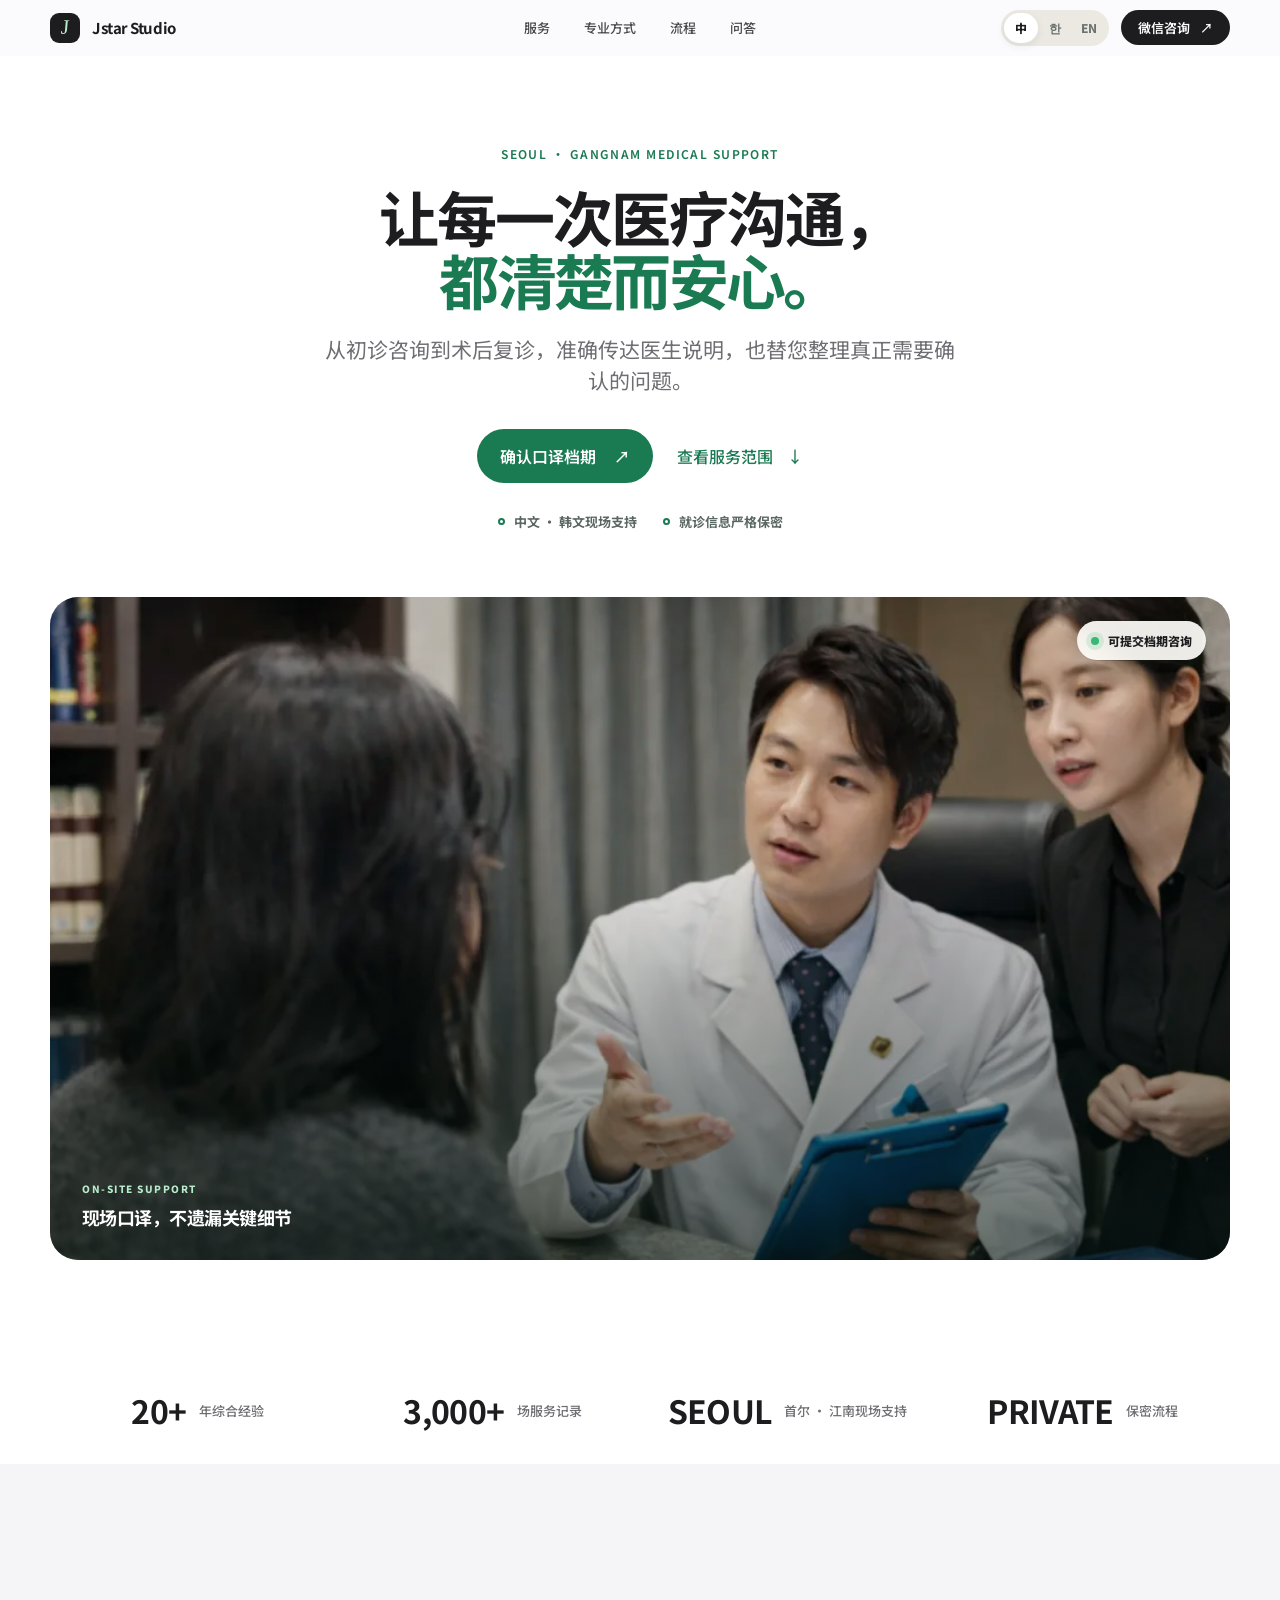
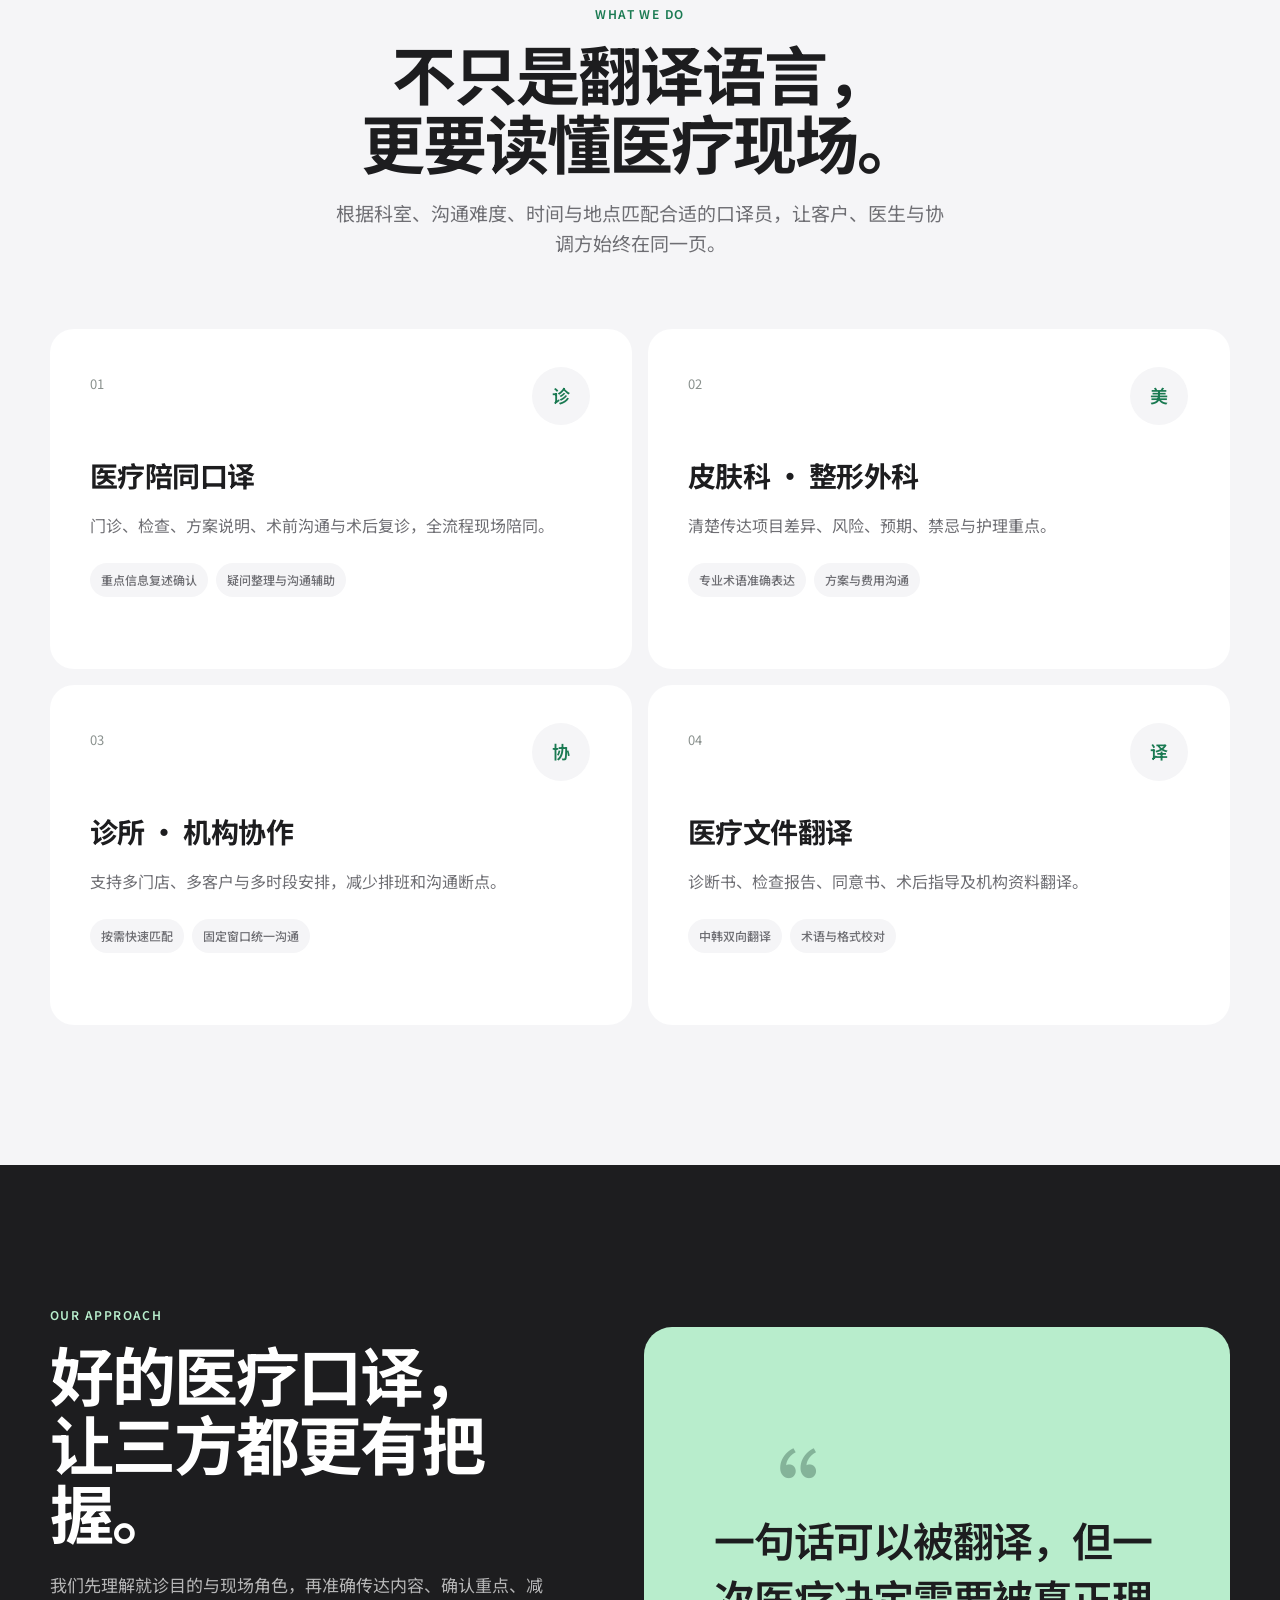
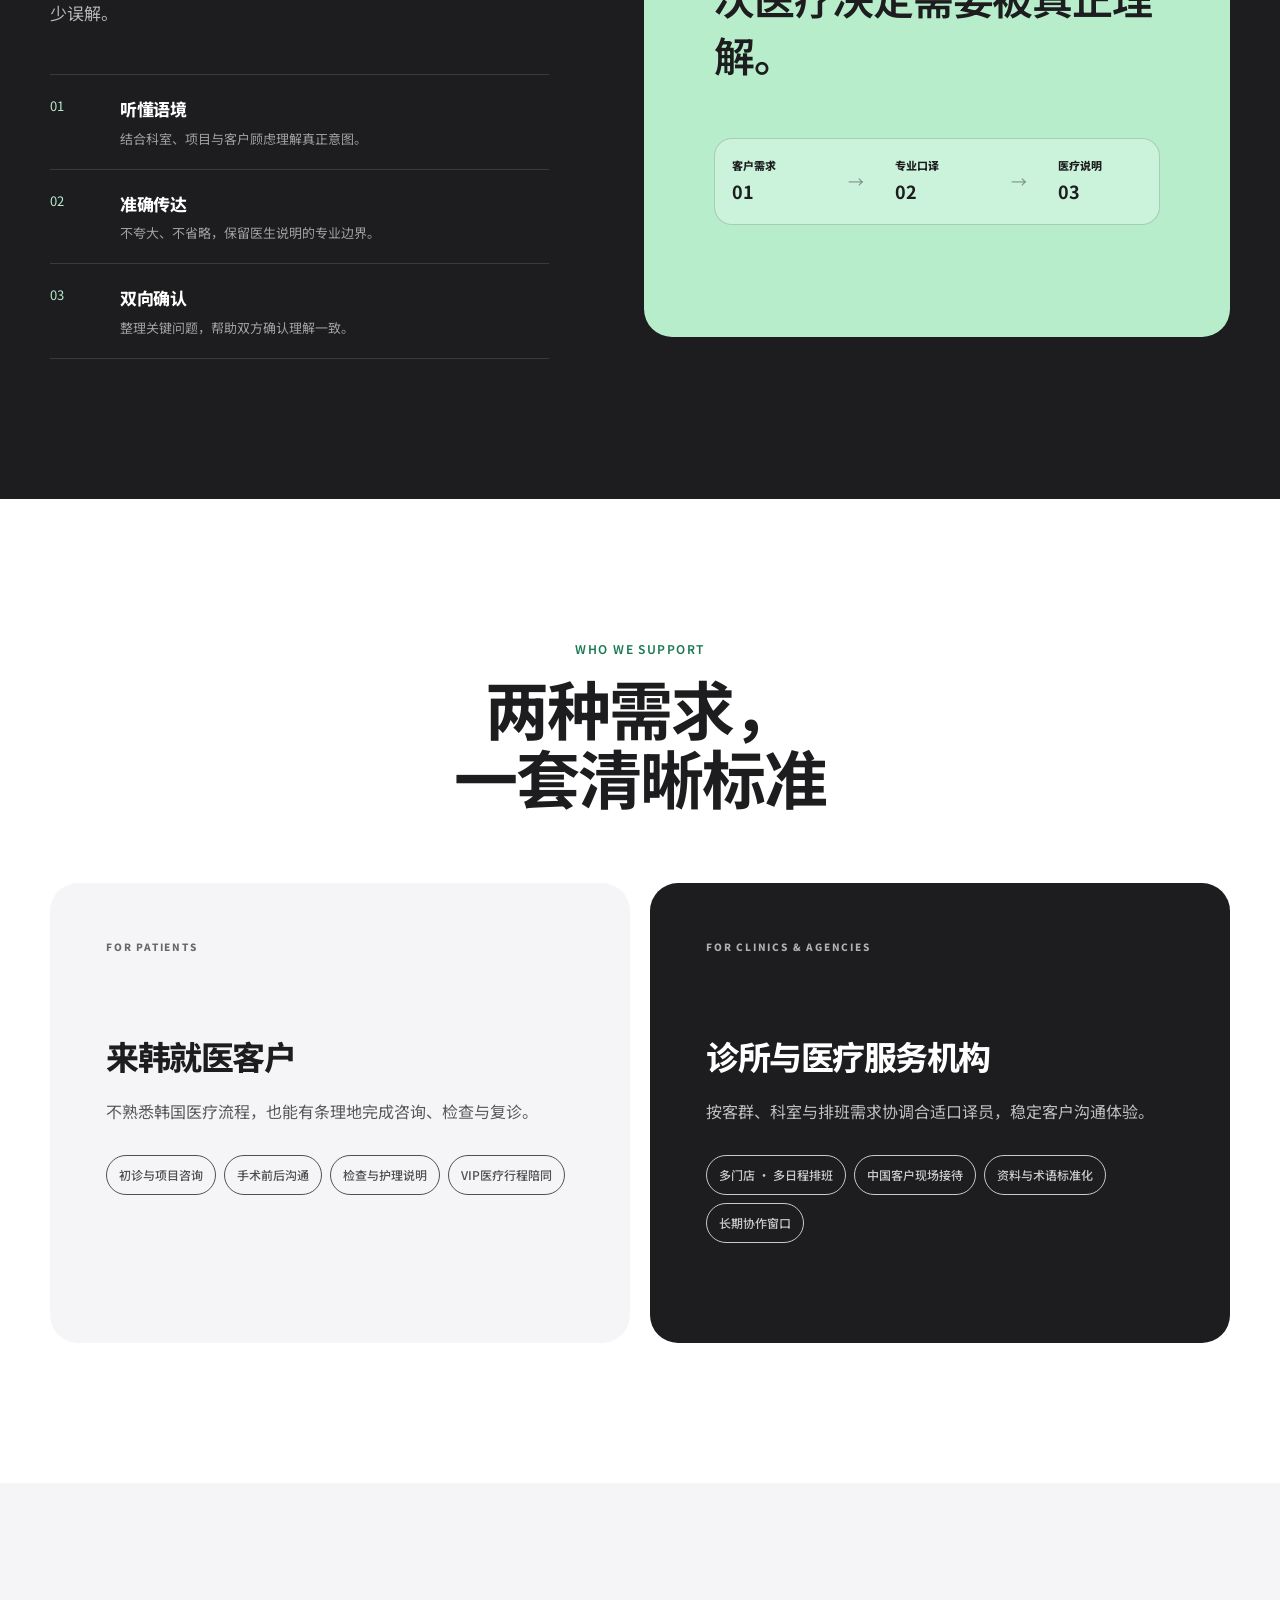
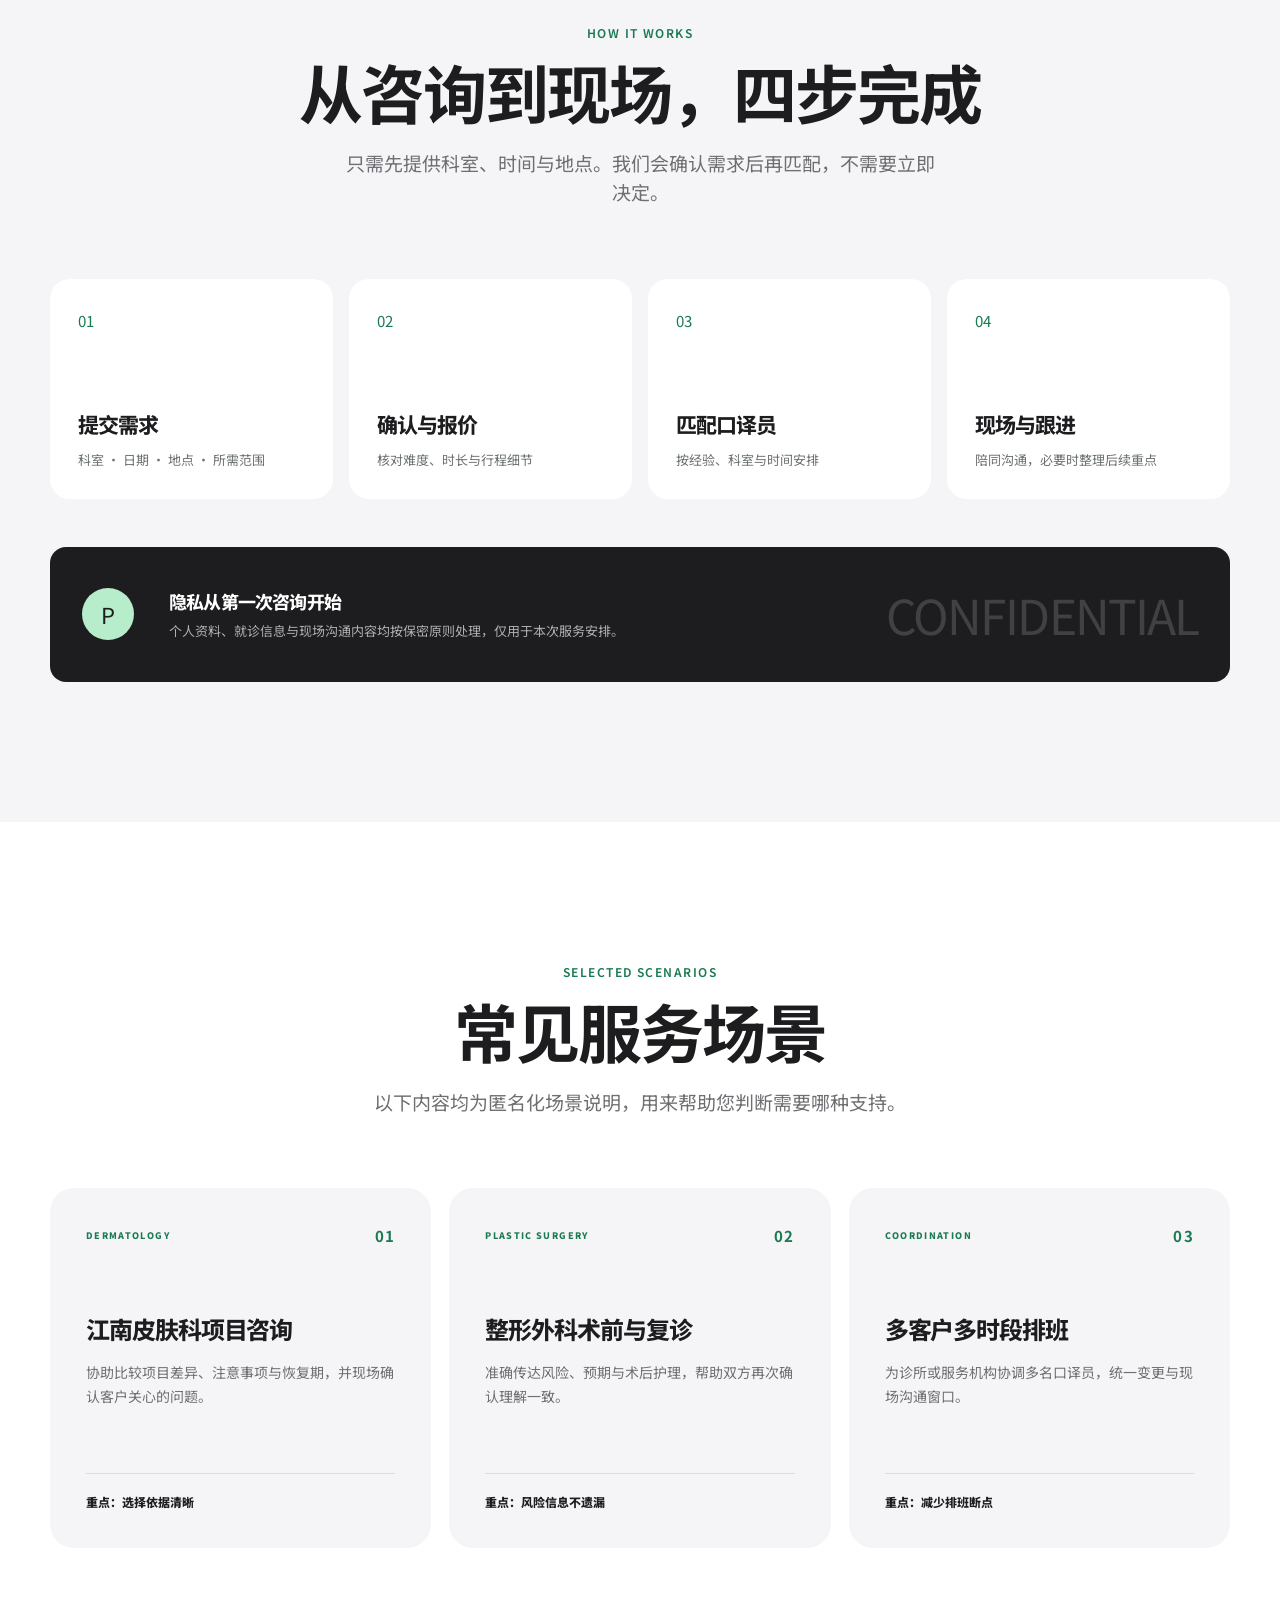
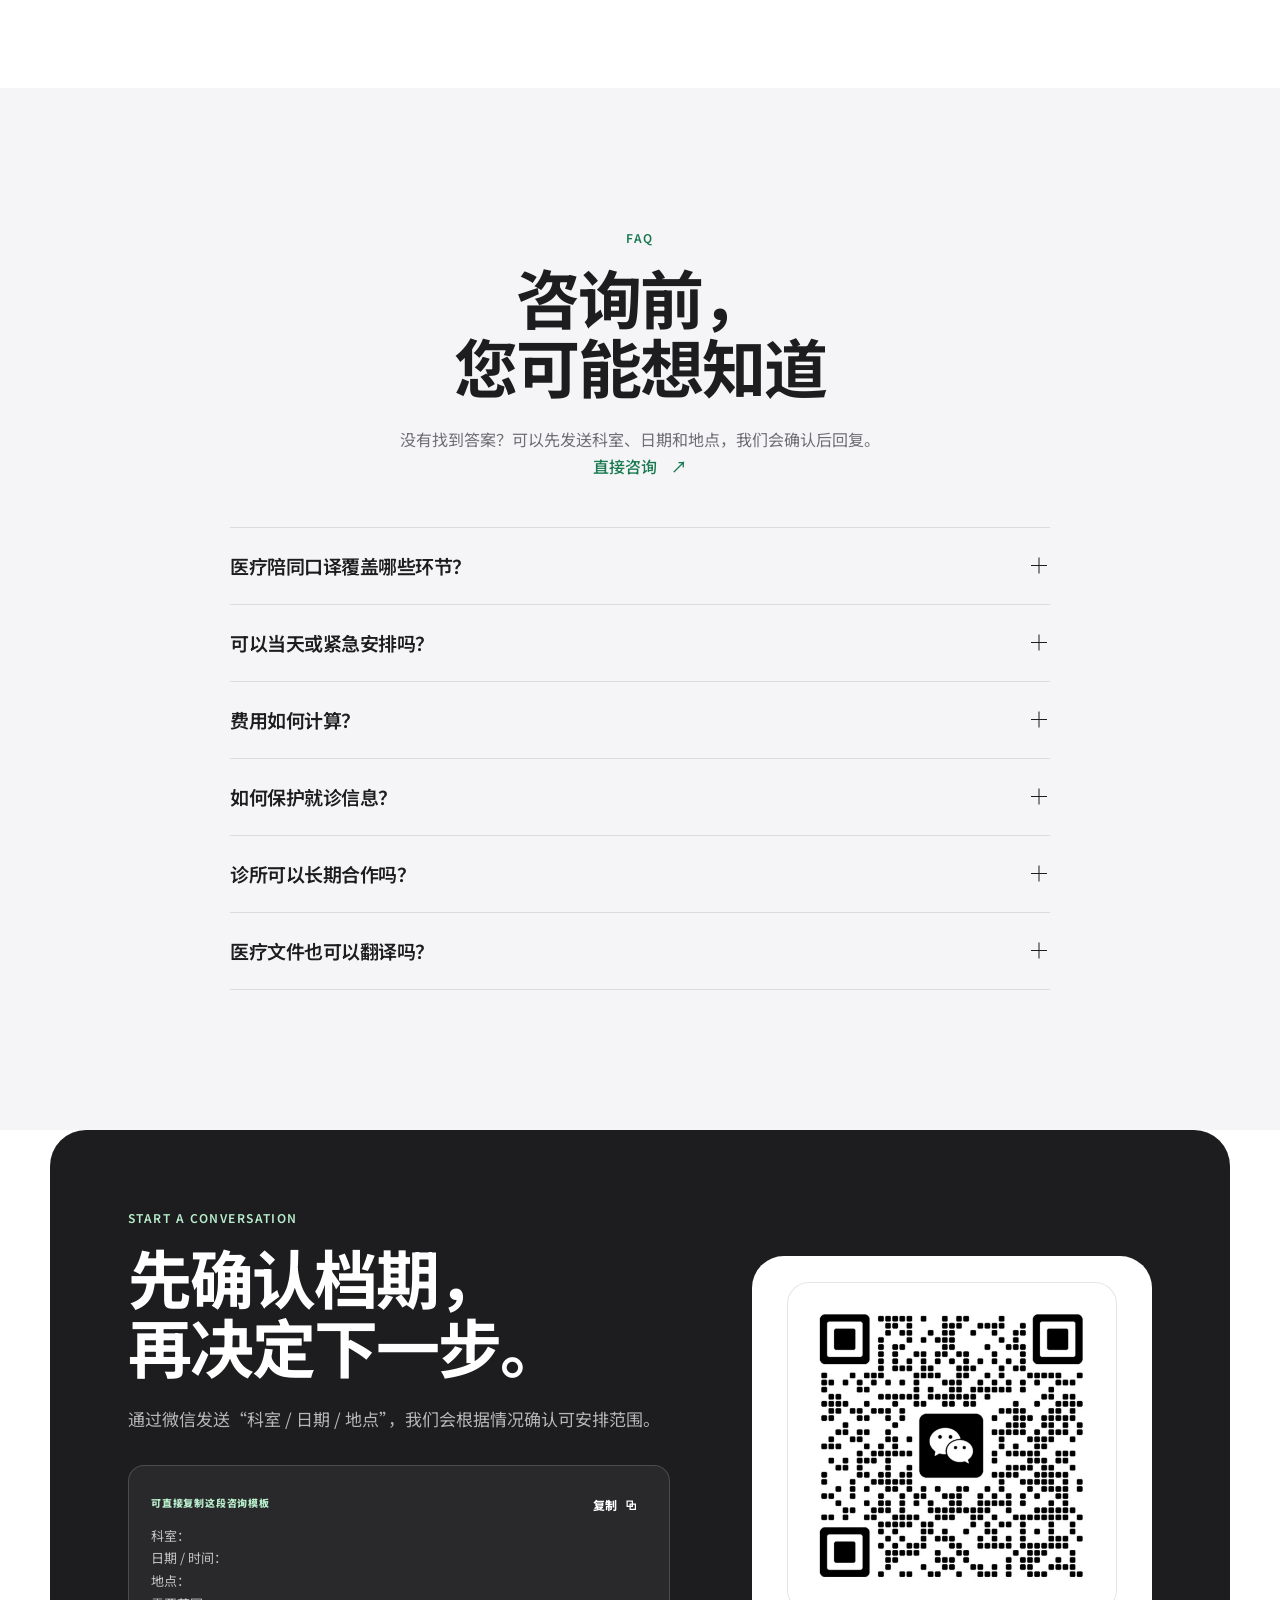
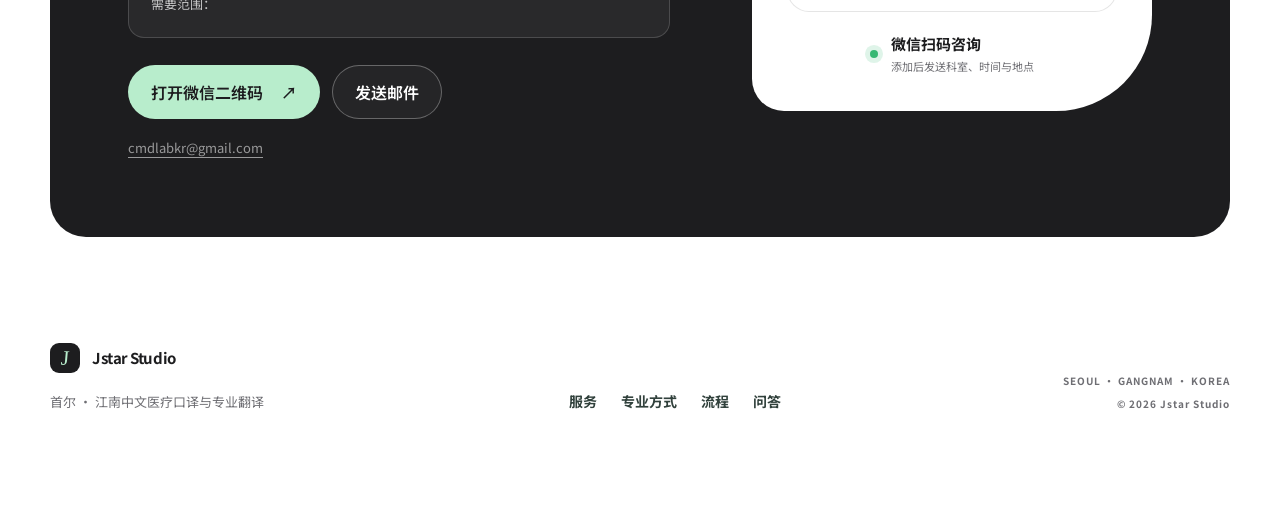
==== index.html @ 3194f412 "perf: convert hero image to WebP and OG image to JPEG translation.png 1.36MB -> translation.webp 56K" ====
<!doctype html>
<html lang="zh-CN">
<head>
  <meta charset="utf-8" />
  <meta name="viewport" content="width=device-width, initial-scale=1" />
  <meta name="theme-color" content="#15382f" />
  <title>Jstar Studio | 首尔·江南中文医疗陪同口译</title>
  <meta name="description" content="为来韩就医客户、江南诊所与医疗服务机构提供中文医疗陪同口译、术前术后沟通、文件翻译与多日程协调。快速匹配，严格保密。" />
  <link rel="canonical" href="https://coorocket.github.io/jstars/" />

  <meta property="og:type" content="website" />
  <meta property="og:site_name" content="Jstar Studio" />
  <meta property="og:title" content="让每一次医疗沟通，都清楚而安心" />
  <meta property="og:description" content="首尔·江南中文医疗陪同口译｜按科室与行程快速匹配，严格保密。" />
  <meta property="og:url" content="https://coorocket.github.io/jstars/" />
  <meta property="og:image" content="https://coorocket.github.io/jstars/assets/og.jpg" />
  <meta property="og:image:width" content="1536" />
  <meta property="og:image:height" content="1024" />

  <meta name="twitter:card" content="summary_large_image" />
  <meta name="twitter:title" content="让每一次医疗沟通，都清楚而安心" />
  <meta name="twitter:description" content="首尔·江南中文医疗陪同口译｜按科室与行程快速匹配，严格保密。" />
  <meta name="twitter:image" content="https://coorocket.github.io/jstars/assets/og.jpg" />

  <link rel="preload" href="assets/translation.webp" as="image" type="image/webp" fetchpriority="high" />
  <link rel="preconnect" href="https://fonts.googleapis.com" />
  <link rel="preconnect" href="https://fonts.gstatic.com" crossorigin />
  <link rel="stylesheet" href="https://fonts.googleapis.com/css2?family=Noto+Sans+KR:wght@400;500;600;700;800&amp;family=Noto+Sans+SC:wght@500;600;700;800&amp;display=swap" />
  <link rel="stylesheet" href="styles.css?v=20260818-6" />

  <script type="application/ld+json">
    {
      "@context": "https://schema.org",
      "@type": ["ProfessionalService", "LocalBusiness"],
      "name": "Jstar Studio",
      "url": "https://coorocket.github.io/jstars/",
      "image": "https://coorocket.github.io/jstars/assets/translation.webp",
      "description": "首尔与江南地区中文医疗陪同口译、专业翻译及医疗行程沟通支持。",
      "email": "cmdlabkr@gmail.com",
      "areaServed": ["Seoul", "Gangnam-gu", "South Korea"],
      "knowsLanguage": ["zh-CN", "ko"],
      "serviceType": ["Chinese medical interpretation", "Medical escort interpretation", "Medical translation", "Clinic interpretation coordination"]
    }
  </script>
</head>
<body>
  <a class="skip-link" href="#main" data-i18n="a11y.skip">跳到主要内容</a>

  <header class="site-header" id="siteHeader">
    <div class="nav-shell container">
      <a class="brand" href="#hero" aria-label="Jstar Studio">
        <span class="brand-mark" aria-hidden="true"><span>J</span></span>
        <span class="brand-copy"><strong>Jstar Studio</strong><small>MEDICAL INTERPRETATION</small></span>
      </a>

      <button class="menu-toggle" id="menuToggle" type="button" aria-expanded="false" aria-controls="primaryNav" data-i18n-aria="a11y.openMenu">
        <span></span><span></span>
      </button>

      <nav class="primary-nav" id="primaryNav" aria-label="Primary">
        <a href="#services" data-i18n="nav.services">服务</a>
        <a href="#approach" data-i18n="nav.approach">专业方式</a>
        <a href="#process" data-i18n="nav.process">流程</a>
        <a href="#faq" data-i18n="nav.faq">问答</a>
        <div class="mobile-language" role="group" aria-label="Language">
          <button class="lang-button is-active" type="button" data-lang="zh-CN" aria-pressed="true">中文</button>
          <button class="lang-button" type="button" data-lang="ko" aria-pressed="false">한국어</button>
          <button class="lang-button" type="button" data-lang="en" aria-pressed="false">English</button>
        </div>
      </nav>

      <div class="nav-actions">
        <div class="language-switch" role="group" aria-label="Language">
          <button class="lang-button is-active" type="button" data-lang="zh-CN" aria-pressed="true">中</button>
          <button class="lang-button" type="button" data-lang="ko" aria-pressed="false">한</button>
          <button class="lang-button" type="button" data-lang="en" aria-pressed="false">EN</button>
        </div>
        <button class="button button--dark button--small" type="button" data-open-wechat><span data-i18n="nav.contact">微信咨询</span><span aria-hidden="true">↗</span></button>
      </div>
    </div>
  </header>

  <main id="main">
    <section class="hero" id="hero" aria-labelledby="hero-title">
      <div class="hero-backdrop" aria-hidden="true"></div>
      <div class="container hero-grid">
        <div class="hero-copy reveal">
          <p class="eyebrow"><span></span><span data-i18n="hero.eyebrow">SEOUL · GANGNAM MEDICAL SUPPORT</span></p>
          <h1 id="hero-title" data-i18n-html="hero.title"><span class="hero-title-line">让每一次医疗沟通，</span><em class="hero-title-line">都清楚而安心。</em></h1>
          <p class="hero-lead" data-i18n="hero.lead">从初诊咨询到术后复诊，准确传达医生说明，也替您整理真正需要确认的问题。</p>
          <div class="hero-actions">
            <button class="button button--primary" type="button" data-open-wechat><span data-i18n="hero.primary">确认口译档期</span><span aria-hidden="true">↗</span></button>
            <a class="text-link" href="#services"><span data-i18n="hero.secondary">查看服务范围</span><span aria-hidden="true">↓</span></a>
          </div>
          <div class="hero-reassurance" aria-label="Key benefits">
            <span><i></i><span data-i18n="hero.point1">中文 · 韩文现场支持</span></span>
            <span><i></i><span data-i18n="hero.point2">就诊信息严格保密</span></span>
          </div>
        </div>

        <div class="hero-visual reveal reveal--delay">
          <div class="hero-image-frame">
            <img src="assets/translation.webp" alt="中文医疗口译员在诊室协助医生与患者沟通" data-i18n-alt="hero.imageAlt" width="1024" height="1024" fetchpriority="high" />
            <div class="image-label image-label--top"><span class="signal" aria-hidden="true"></span><span data-i18n="hero.availability">可提交档期咨询</span></div>
            <div class="image-label image-label--bottom"><small data-i18n="hero.imageKicker">ON-SITE SUPPORT</small><strong data-i18n="hero.imageTitle">现场口译，不遗漏关键细节</strong></div>
          </div>
          <div class="hero-stamp" aria-hidden="true"><span>JSTAR</span><b>中文 · 한국어</b><span>SEOUL</span></div>
        </div>
      </div>

      <div class="container trust-row" aria-label="Service highlights">
        <div><strong>20+</strong><span data-i18n="trust.years">年综合经验</span></div>
        <div><strong>3,000+</strong><span data-i18n="trust.sessions">场服务记录</span></div>
        <div><strong>SEOUL</strong><span data-i18n="trust.area">首尔 · 江南现场支持</span></div>
        <div><strong>PRIVATE</strong><span data-i18n="trust.private">保密流程</span></div>
      </div>
    </section>

    <section class="section section--light" id="services" aria-labelledby="services-title">
      <div class="container">
        <div class="section-heading reveal">
          <div><p class="section-kicker" data-i18n="services.kicker">WHAT WE DO</p><h2 id="services-title" data-i18n-html="services.title">不只是翻译语言，<br>更要读懂医疗现场。</h2></div>
          <p data-i18n="services.lead">根据科室、沟通难度、时间与地点匹配合适的口译员，让客户、医生与协调方始终在同一页。</p>
        </div>

        <div class="service-grid">
          <article class="service-card service-card--featured reveal">
            <span class="card-number">01</span><div class="card-symbol" aria-hidden="true">诊</div>
            <h3 data-i18n="services.item1.title">医疗陪同口译</h3><p data-i18n="services.item1.body">门诊、检查、方案说明、术前沟通与术后复诊，全流程现场陪同。</p>
            <ul><li data-i18n="services.item1.tag1">重点信息复述确认</li><li data-i18n="services.item1.tag2">疑问整理与沟通辅助</li></ul>
          </article>
          <article class="service-card reveal">
            <span class="card-number">02</span><div class="card-symbol" aria-hidden="true">美</div>
            <h3 data-i18n="services.item2.title">皮肤科 · 整形外科</h3><p data-i18n="services.item2.body">清楚传达项目差异、风险、预期、禁忌与护理重点。</p>
            <ul><li data-i18n="services.item2.tag1">专业术语准确表达</li><li data-i18n="services.item2.tag2">方案与费用沟通</li></ul>
          </article>
          <article class="service-card reveal">
            <span class="card-number">03</span><div class="card-symbol" aria-hidden="true">协</div>
            <h3 data-i18n="services.item3.title">诊所 · 机构协作</h3><p data-i18n="services.item3.body">支持多门店、多客户与多时段安排，减少排班和沟通断点。</p>
            <ul><li data-i18n="services.item3.tag1">按需快速匹配</li><li data-i18n="services.item3.tag2">固定窗口统一沟通</li></ul>
          </article>
          <article class="service-card reveal">
            <span class="card-number">04</span><div class="card-symbol" aria-hidden="true">译</div>
            <h3 data-i18n="services.item4.title">医疗文件翻译</h3><p data-i18n="services.item4.body">诊断书、检查报告、同意书、术后指导及机构资料翻译。</p>
            <ul><li data-i18n="services.item4.tag1">中韩双向翻译</li><li data-i18n="services.item4.tag2">术语与格式校对</li></ul>
          </article>
        </div>
      </div>
    </section>

    <section class="section section--ink" id="approach" aria-labelledby="approach-title">
      <div class="container approach-grid">
        <div class="approach-copy reveal">
          <p class="section-kicker section-kicker--mint" data-i18n="approach.kicker">OUR APPROACH</p>
          <h2 id="approach-title" data-i18n-html="approach.title">好的医疗口译，<br>让三方都更有把握。</h2>
          <p class="approach-lead" data-i18n="approach.lead">我们先理解就诊目的与现场角色，再准确传达内容、确认重点、减少误解。</p>
          <div class="approach-points">
            <article><span>01</span><div><h3 data-i18n="approach.point1.title">听懂语境</h3><p data-i18n="approach.point1.body">结合科室、项目与客户顾虑理解真正意图。</p></div></article>
            <article><span>02</span><div><h3 data-i18n="approach.point2.title">准确传达</h3><p data-i18n="approach.point2.body">不夸大、不省略，保留医生说明的专业边界。</p></div></article>
            <article><span>03</span><div><h3 data-i18n="approach.point3.title">双向确认</h3><p data-i18n="approach.point3.body">整理关键问题，帮助双方确认理解一致。</p></div></article>
          </div>
        </div>
        <div class="approach-visual reveal reveal--delay">
          <div class="quote-mark" aria-hidden="true">“</div>
          <blockquote data-i18n="approach.quote">一句话可以被翻译，但一次医疗决定需要被真正理解。</blockquote>
          <div class="flow-card">
            <div><span data-i18n="approach.flow.patient">客户需求</span><b>01</b></div><i aria-hidden="true">→</i>
            <div><span data-i18n="approach.flow.interpreter">专业口译</span><b>02</b></div><i aria-hidden="true">→</i>
            <div><span data-i18n="approach.flow.clinic">医疗说明</span><b>03</b></div>
          </div>
        </div>
      </div>
    </section>

    <section class="section audience" aria-labelledby="audience-title">
      <div class="container">
        <div class="section-heading section-heading--compact reveal"><div><p class="section-kicker" data-i18n="audience.kicker">WHO WE SUPPORT</p><h2 id="audience-title" data-i18n-html="audience.title"><span class="audience-title-line">两种需求，</span><span class="audience-title-line">一套清晰标准</span></h2></div></div>
        <div class="audience-grid">
          <article class="audience-card audience-card--patient reveal">
            <p class="audience-label" data-i18n="audience.patient.label">FOR PATIENTS</p><h3 data-i18n="audience.patient.title">来韩就医客户</h3>
            <p data-i18n="audience.patient.body">不熟悉韩国医疗流程，也能有条理地完成咨询、检查与复诊。</p>
            <ul><li data-i18n="audience.patient.li1">初诊与项目咨询</li><li data-i18n="audience.patient.li2">手术前后沟通</li><li data-i18n="audience.patient.li3">检查与护理说明</li><li data-i18n="audience.patient.li4">VIP医疗行程陪同</li></ul>
          </article>
          <article class="audience-card audience-card--business reveal">
            <p class="audience-label" data-i18n="audience.business.label">FOR CLINICS & AGENCIES</p><h3 data-i18n="audience.business.title">诊所与医疗服务机构</h3>
            <p data-i18n="audience.business.body">按客群、科室与排班需求协调合适口译员，稳定客户沟通体验。</p>
            <ul><li data-i18n="audience.business.li1">多门店 · 多日程排班</li><li data-i18n="audience.business.li2">中国客户现场接待</li><li data-i18n="audience.business.li3">资料与术语标准化</li><li data-i18n="audience.business.li4">长期协作窗口</li></ul>
          </article>
        </div>
      </div>
    </section>

    <section class="section section--sand" id="process" aria-labelledby="process-title">
      <div class="container">
        <div class="section-heading reveal">
          <div><p class="section-kicker" data-i18n="process.kicker">HOW IT WORKS</p><h2 id="process-title" data-i18n="process.title">从咨询到现场，四步完成</h2></div>
          <p data-i18n="process.lead">只需先提供科室、时间与地点。我们会确认需求后再匹配，不需要立即决定。</p>
        </div>
        <ol class="process-list">
          <li class="reveal"><span>01</span><div><h3 data-i18n="process.step1.title">提交需求</h3><p data-i18n="process.step1.body">科室 · 日期 · 地点 · 所需范围</p></div></li>
          <li class="reveal"><span>02</span><div><h3 data-i18n="process.step2.title">确认与报价</h3><p data-i18n="process.step2.body">核对难度、时长与行程细节</p></div></li>
          <li class="reveal"><span>03</span><div><h3 data-i18n="process.step3.title">匹配口译员</h3><p data-i18n="process.step3.body">按经验、科室与时间安排</p></div></li>
          <li class="reveal"><span>04</span><div><h3 data-i18n="process.step4.title">现场与跟进</h3><p data-i18n="process.step4.body">陪同沟通，必要时整理后续重点</p></div></li>
        </ol>
        <div class="privacy-note reveal">
          <span class="privacy-icon" aria-hidden="true">P</span>
          <div><h3 data-i18n="process.privacy.title">隐私从第一次咨询开始</h3><p data-i18n="process.privacy.body">个人资料、就诊信息与现场沟通内容均按保密原则处理，仅用于本次服务安排。</p></div>
          <span class="privacy-word">CONFIDENTIAL</span>
        </div>
      </div>
    </section>

    <section class="section cases" aria-labelledby="cases-title">
      <div class="container">
        <div class="section-heading reveal"><div><p class="section-kicker" data-i18n="cases.kicker">SELECTED SCENARIOS</p><h2 id="cases-title" data-i18n="cases.title">常见服务场景</h2></div><p data-i18n="cases.lead">以下内容均为匿名化场景说明，用来帮助您判断需要哪种支持。</p></div>
        <div class="case-grid">
          <article class="case-card reveal"><div class="case-meta"><span>DERMATOLOGY</span><b>01</b></div><h3 data-i18n="cases.case1.title">江南皮肤科项目咨询</h3><p data-i18n="cases.case1.body">协助比较项目差异、注意事项与恢复期，并现场确认客户关心的问题。</p><span class="case-result" data-i18n="cases.case1.result">重点：选择依据清晰</span></article>
          <article class="case-card reveal"><div class="case-meta"><span>PLASTIC SURGERY</span><b>02</b></div><h3 data-i18n="cases.case2.title">整形外科术前与复诊</h3><p data-i18n="cases.case2.body">准确传达风险、预期与术后护理，帮助双方再次确认理解一致。</p><span class="case-result" data-i18n="cases.case2.result">重点：风险信息不遗漏</span></article>
          <article class="case-card reveal"><div class="case-meta"><span>COORDINATION</span><b>03</b></div><h3 data-i18n="cases.case3.title">多客户多时段排班</h3><p data-i18n="cases.case3.body">为诊所或服务机构协调多名口译员，统一变更与现场沟通窗口。</p><span class="case-result" data-i18n="cases.case3.result">重点：减少排班断点</span></article>
        </div>
      </div>
    </section>

    <section class="section faq" id="faq" aria-labelledby="faq-title">
      <div class="container faq-grid">
        <div class="faq-intro reveal">
          <p class="section-kicker" data-i18n="faq.kicker">FAQ</p><h2 id="faq-title" data-i18n-html="faq.title">咨询前，<br>您可能想知道</h2>
          <p data-i18n="faq.lead">没有找到答案？可以先发送科室、日期和地点，我们会确认后回复。</p>
          <button class="text-link text-link--dark" type="button" data-open-wechat><span data-i18n="faq.action">直接咨询</span><span aria-hidden="true">↗</span></button>
        </div>
        <div class="accordion reveal">
          <details><summary><span data-i18n="faq.q1">医疗陪同口译覆盖哪些环节？</span><i aria-hidden="true"></i></summary><p data-i18n="faq.a1">可覆盖初诊、检查说明、项目或手术咨询、术前沟通、术后复诊与护理说明，按实际需要安排。</p></details>
          <details><summary><span data-i18n="faq.q2">可以当天或紧急安排吗？</span><i aria-hidden="true"></i></summary><p data-i18n="faq.a2">可以先提交时间、地点与科室，我们会优先确认可用口译员并尽快回复。是否可安排以当日档期为准。</p></details>
          <details><summary><span data-i18n="faq.q3">费用如何计算？</span><i aria-hidden="true"></i></summary><p data-i18n="faq.a3">根据时长、地点、科室难度、是否需要多日程排班及文件准备等因素报价，确认后再开始服务。</p></details>
          <details><summary><span data-i18n="faq.q4">如何保护就诊信息？</span><i aria-hidden="true"></i></summary><p data-i18n="faq.a4">口译员遵循保密原则，个人资料和诊疗内容仅用于服务安排与现场沟通，不对外公开。</p></details>
          <details><summary><span data-i18n="faq.q5">诊所可以长期合作吗？</span><i aria-hidden="true"></i></summary><p data-i18n="faq.a5">可以。支持按门店、科室、客群和时段建立长期协作流程，也可先从单次服务开始。</p></details>
          <details><summary><span data-i18n="faq.q6">医疗文件也可以翻译吗？</span><i aria-hidden="true"></i></summary><p data-i18n="faq.a6">支持诊断书、检查报告、同意书、术后指导等中韩翻译。请先发送文件类型与页数确认范围。</p></details>
        </div>
      </div>
    </section>

    <section class="contact-section" id="contact" aria-labelledby="contact-title">
      <div class="container contact-card reveal">
        <div class="contact-copy">
          <p class="section-kicker section-kicker--mint" data-i18n="contact.kicker">START A CONVERSATION</p>
          <h2 id="contact-title" data-i18n-html="contact.title"><span class="contact-title-line">先确认档期，</span><span class="contact-title-line">再决定下一步。</span></h2>
          <p data-i18n="contact.lead">通过微信发送“科室 / 日期 / 地点”，我们会根据情况确认可安排范围。</p>
          <div class="message-template" aria-label="Inquiry template">
            <div><small data-i18n="contact.templateLabel">可直接复制这段咨询模板</small><p id="inquiryTemplate" data-i18n-html="contact.template">科室：<br>日期 / 时间：<br>地点：<br>需要范围：</p></div>
            <button class="copy-button" id="copyTemplate" type="button"><span data-i18n="contact.copy">复制</span><span aria-hidden="true">⧉</span></button>
          </div>
          <div class="contact-actions">
            <button class="button button--mint" type="button" data-open-wechat><span data-i18n="contact.wechat">打开微信二维码</span><span aria-hidden="true">↗</span></button>
            <a class="button button--outline-light" href="mailto:cmdlabkr@gmail.com?subject=Medical%20Interpretation%20Inquiry"><span data-i18n="contact.email">发送邮件</span></a>
          </div>
          <a class="contact-email" href="mailto:cmdlabkr@gmail.com">cmdlabkr@gmail.com</a>
        </div>
        <div class="qr-panel">
          <div class="qr-image-wrap"><img src="assets/jstarstudio-wechat-qr.png" alt="Jstar Studio 微信二维码" data-i18n-alt="contact.qrAlt" width="1060" height="1060" loading="lazy" /></div>
          <div class="qr-copy"><span class="signal" aria-hidden="true"></span><div><strong data-i18n="contact.qrTitle">微信扫码咨询</strong><small data-i18n="contact.qrBody">添加后发送科室、时间与地点</small></div></div>
        </div>
      </div>
    </section>
  </main>

  <footer class="site-footer">
    <div class="container footer-grid">
      <div><a class="brand brand--footer" href="#hero"><span class="brand-mark" aria-hidden="true"><span>J</span></span><span class="brand-copy"><strong>Jstar Studio</strong><small>MEDICAL INTERPRETATION</small></span></a><p data-i18n="footer.summary">首尔 · 江南中文医疗口译与专业翻译</p></div>
      <div class="footer-links"><a href="#services" data-i18n="nav.services">服务</a><a href="#approach" data-i18n="nav.approach">专业方式</a><a href="#process" data-i18n="nav.process">流程</a><a href="#faq" data-i18n="nav.faq">问答</a></div>
      <div class="footer-meta"><span>SEOUL · GANGNAM · KOREA</span><span>© <span id="year"></span> Jstar Studio</span></div>
    </div>
  </footer>

  <div class="mobile-action-bar" aria-label="Quick contact"><a href="mailto:cmdlabkr@gmail.com"><span data-i18n="mobile.email">邮件</span></a><button type="button" data-open-wechat><span data-i18n="mobile.wechat">微信咨询</span><span aria-hidden="true">↗</span></button></div>

  <div class="modal" id="wechatModal" aria-hidden="true">
    <div class="modal-backdrop" data-close-wechat></div>
    <div class="modal-dialog" role="dialog" aria-modal="true" aria-labelledby="wechat-title" tabindex="-1">
      <button class="modal-close" type="button" data-close-wechat data-i18n-aria="a11y.closeModal"><span></span><span></span></button>
      <p class="section-kicker" data-i18n="modal.kicker">WECHAT CONSULTATION</p><h2 id="wechat-title" data-i18n="modal.title">扫码添加微信</h2><p data-i18n="modal.lead">发送科室、日期与地点，我们会确认档期与服务范围。</p>
      <div class="modal-qr"><img src="assets/jstarstudio-wechat-qr.png" alt="Jstar Studio 微信二维码" data-i18n-alt="contact.qrAlt" width="1060" height="1060" /></div>
      <div class="modal-tip"><span class="signal" aria-hidden="true"></span><span data-i18n="modal.tip">可先咨询，无需立即决定</span></div>
      <a class="button button--dark" href="assets/jstarstudio-wechat-qr.png" download="jstarstudio-wechat-qr.png"><span data-i18n="modal.download">保存二维码</span></a>
    </div>
  </div>

  <div class="toast" id="toast" role="status" aria-live="polite" data-i18n="toast.copied">咨询模板已复制</div>
  <script src="app.js?v=20260818-4" defer></script>
</body>
</html>
---- styles.css ----
:root {
  --ink: #1d1d1f;
  --ink-deep: #1d1d1f;
  --mint: #b8edcc;
  --mint-bright: #cbf5db;
  --sand: #f5f5f7;
  --cream: #fbfbfd;
  --paper: #ffffff;
  --clay: #1a7a52;
  --text: #1d1d1f;
  --muted: #6e6e73;
  --line: rgba(0, 0, 0, 0.1);
  --shadow: 0 8px 30px rgba(0, 0, 0, 0.08);
  --radius: 24px;
  --radius-sm: 16px;
  --container: 1180px;
  --header-height: 56px;
  color-scheme: light;
}

* { box-sizing: border-box; }

html {
  scroll-behavior: smooth;
  scroll-padding-top: calc(var(--header-height) + 24px);
}

body {
  margin: 0;
  color: var(--text);
  background: var(--cream);
  font-family: Inter, "Avenir Next", "Noto Sans SC", "PingFang SC", "Microsoft YaHei", "Pretendard", "Apple SD Gothic Neo", system-ui, sans-serif;
  font-size: 16px;
  line-height: 1.65;
  -webkit-font-smoothing: antialiased;
  text-rendering: optimizeLegibility;
}

html[lang="ko"] body {
  font-family: "Noto Sans KR", "Pretendard", "Apple SD Gothic Neo", system-ui, sans-serif;
  word-break: keep-all;
}

body.is-locked { overflow: hidden; }

button, input, textarea, select { font: inherit; }

button, a { -webkit-tap-highlight-color: transparent; }

button { color: inherit; }

a { color: inherit; text-decoration: none; }

img { max-width: 100%; height: auto; display: block; }

h1, h2, h3, p, blockquote { margin-top: 0; }

h1, h2, h3 {
  text-wrap: balance;
  font-weight: 760;
  letter-spacing: -0.045em;
}

p { text-wrap: pretty; }

::selection { color: var(--ink-deep); background: var(--mint); }

:focus-visible {
  outline: 3px solid var(--clay);
  outline-offset: 4px;
}

.container {
  width: min(calc(100% - 48px), var(--container));
  margin-inline: auto;
}

.skip-link {
  position: fixed;
  z-index: 999;
  left: 16px;
  top: 16px;
  padding: 10px 16px;
  color: #fff;
  background: var(--ink-deep);
  border-radius: 999px;
  transform: translateY(-200%);
}

.skip-link:focus { transform: translateY(0); }

.site-header {
  position: sticky;
  z-index: 100;
  top: 0;
  height: var(--header-height);
  border-bottom: 1px solid transparent;
  background: color-mix(in srgb, var(--cream) 86%, transparent);
  backdrop-filter: saturate(180%) blur(20px);
  transition: height .25s ease, border-color .25s ease, box-shadow .25s ease;
}

.site-header.is-scrolled {
  height: 52px;
  border-color: rgba(0, 0, 0, 0.08);
  box-shadow: none;
}

.nav-shell {
  height: 100%;
  display: grid;
  grid-template-columns: 1fr auto 1fr;
  align-items: center;
  gap: 28px;
}

.brand {
  justify-self: start;
  display: inline-flex;
  align-items: center;
  gap: 12px;
}

.brand-mark {
  width: 38px;
  aspect-ratio: 1;
  display: grid;
  place-items: center;
  color: var(--mint);
  background: var(--ink);
  border-radius: 50% 50% 50% 12px;
  transform: rotate(-5deg);
}

.brand-mark span {
  font-family: Georgia, serif;
  font-size: 21px;
  line-height: 1;
  transform: rotate(5deg);
}

.brand-copy { display: grid; line-height: 1.05; }

.brand-copy strong { font-size: 16px; letter-spacing: -0.03em; }

.brand-copy small {
  margin-top: 5px;
  color: var(--muted);
  font-size: 8px;
  font-weight: 800;
  letter-spacing: .13em;
}

.primary-nav {
  display: flex;
  justify-content: center;
  gap: 30px;
}

.mobile-language { display: none; }

.primary-nav a, .footer-links a {
  position: relative;
  color: #31413c;
  font-size: 14px;
  font-weight: 700;
}

.primary-nav a::after, .footer-links a::after {
  content: "";
  position: absolute;
  right: 0;
  bottom: -5px;
  left: 0;
  height: 1px;
  background: currentColor;
  transform: scaleX(0);
  transform-origin: right;
  transition: transform .25s ease;
}

.primary-nav a:hover::after, .footer-links a:hover::after {
  transform: scaleX(1);
  transform-origin: left;
}

.nav-actions {
  justify-self: end;
  display: flex;
  align-items: center;
  gap: 12px;
}

.language-switch {
  display: flex;
  padding: 3px;
  background: #ebe9e1;
  border-radius: 999px;
}

.lang-button {
  width: 34px;
  height: 30px;
  padding: 0;
  border: 0;
  color: #6b716e;
  background: transparent;
  border-radius: 999px;
  font-size: 12px;
  font-weight: 800;
  cursor: pointer;
}

.lang-button.is-active { color: var(--ink); background: var(--paper); box-shadow: 0 3px 8px rgba(21, 56, 47, .08); }

.menu-toggle { display: none; }

.button {
  min-height: 54px;
  display: inline-flex;
  align-items: center;
  justify-content: center;
  gap: 18px;
  padding: 13px 22px;
  border: 1px solid transparent;
  border-radius: 999px;
  font-weight: 800;
  cursor: pointer;
  transition: transform .2s ease, background .2s ease, color .2s ease, box-shadow .2s ease;
}

.button:hover { transform: translateY(-2px); }

.button:active { transform: translateY(0); }

.button--small { min-height: 44px; padding: 9px 18px; gap: 10px; font-size: 13px; }

.button--dark { color: #fff; background: var(--ink); }

.button--dark:hover { background: var(--ink-deep); box-shadow: 0 12px 26px rgba(21, 56, 47, .18); }

.button--primary { color: var(--ink-deep); background: var(--mint); box-shadow: 0 16px 35px rgba(109, 204, 147, .18); }

.button--primary:hover { background: var(--mint-bright); box-shadow: 0 20px 42px rgba(109, 204, 147, .24); }

.button--mint { color: var(--ink-deep); background: var(--mint); }

.button--mint:hover { background: var(--mint-bright); }

.button--outline-light { color: #fff; border-color: rgba(255,255,255,.3); background: rgba(255,255,255,.04); }

.button--outline-light:hover { background: rgba(255,255,255,.11); }

.hero {
  position: relative;
  overflow: hidden;
  padding: 76px 0 0;
  background: var(--cream);
}

.hero-backdrop {
  position: absolute;
  width: 720px;
  height: 720px;
  top: -300px;
  left: -280px;
  border: 1px solid rgba(21, 56, 47, .08);
  border-radius: 50%;
  box-shadow: 0 0 0 90px rgba(21, 56, 47, .025), 0 0 0 180px rgba(21, 56, 47, .018);
}

.hero-grid {
  position: relative;
  z-index: 1;
  display: grid;
  grid-template-columns: 1.03fr .97fr;
  align-items: center;
  gap: 80px;
}

.eyebrow {
  display: flex;
  align-items: center;
  gap: 11px;
  margin-bottom: 23px;
  color: var(--clay);
  font-size: 11px;
  font-weight: 850;
  letter-spacing: .16em;
}

.eyebrow > span:first-child { width: 28px; height: 1px; background: currentColor; }

.hero h1 {
  max-width: 670px;
  margin-bottom: 27px;
  color: var(--ink);
  font-size: clamp(52px, 5.4vw, 78px);
  line-height: 1.09;
}

.hero-title-line,
.audience-title-line,
.contact-title-line { display: block; }

html:is([lang="zh-CN"], [lang="ko"]) .hero-title-line,
html[lang="ko"] .audience-title-line,
html[lang="ko"] .contact-title-line { white-space: nowrap; }

.hero h1 em { color: var(--clay); font-family: Georgia, "Noto Serif SC", serif; font-weight: 500; font-style: italic; letter-spacing: -.06em; }

html[lang="zh-CN"] .hero h1 em {
  font-family: "Noto Sans SC", "Noto Sans CJK SC", sans-serif;
  font-weight: 700;
  font-style: normal;
  letter-spacing: -.045em;
}

html[lang="ko"] .hero h1 {
  font-size: clamp(30px, 4.6vw, 58px);
  letter-spacing: -.055em;
}

html[lang="ko"] .hero h1 em {
  color: var(--ink);
  font-family: "Noto Sans KR", sans-serif;
  font-weight: 800;
  font-style: normal;
}

html[lang="zh-CN"] .hero h1 { font-size: clamp(30px, 4.8vw, 60px); }

html[lang="ko"] #contact-title { font-size: clamp(34px, 4.2vw, 54px); }

.hero-lead { max-width: 590px; margin-bottom: 33px; color: #53605b; font-size: 18px; line-height: 1.85; }

.hero-actions { display: flex; align-items: center; gap: 28px; }

.text-link {
  display: inline-flex;
  align-items: center;
  gap: 14px;
  padding: 12px 0 8px;
  border: 0;
  border-bottom: 1px solid rgba(21, 56, 47, .35);
  background: none;
  font-weight: 800;
  cursor: pointer;
}

.text-link span:last-child { transition: transform .2s ease; }

.text-link:hover span:last-child { transform: translate(3px, -2px); }

.text-link--dark { color: var(--ink); }

.hero-reassurance {
  display: flex;
  flex-wrap: wrap;
  gap: 20px 26px;
  margin-top: 38px;
  color: #5b6763;
  font-size: 13px;
  font-weight: 700;
}

.hero-reassurance > span { display: flex; align-items: center; gap: 9px; }

.hero-reassurance i {
  width: 7px;
  height: 7px;
  display: inline-block;
  border: 2px solid var(--clay);
  border-radius: 50%;
}

.hero-visual { position: relative; padding: 0 28px 34px 0; }

.hero-visual::before {
  content: "";
  position: absolute;
  z-index: -1;
  right: 0;
  bottom: 0;
  width: 72%;
  height: 73%;
  background: var(--sand);
  border-radius: 180px 20px 90px 20px;
}

.hero-image-frame {
  position: relative;
  overflow: hidden;
  aspect-ratio: 4 / 5;
  border-radius: 220px 24px 100px 24px;
  background: #d7d2c9;
  box-shadow: var(--shadow);
}

.hero-image-frame::after {
  content: "";
  position: absolute;
  inset: 0;
  background: linear-gradient(180deg, rgba(6,22,17,.05) 38%, rgba(6,22,17,.58) 100%);
  pointer-events: none;
}

.hero-image-frame img { width: 100%; height: 100%; object-fit: cover; object-position: 51% center; }

.image-label { position: absolute; z-index: 2; }

.image-label--top {
  top: 24px;
  right: 24px;
  display: flex;
  align-items: center;
  gap: 9px;
  padding: 10px 14px;
  color: var(--ink-deep);
  background: rgba(255, 254, 250, .92);
  border-radius: 999px;
  box-shadow: 0 8px 22px rgba(13,42,35,.13);
  font-size: 12px;
  font-weight: 800;
  backdrop-filter: blur(12px);
}

.signal {
  width: 8px;
  height: 8px;
  flex: 0 0 auto;
  background: #38b874;
  border-radius: 50%;
  box-shadow: 0 0 0 5px rgba(56, 184, 116, .16);
}

.image-label--bottom { right: 32px; bottom: 28px; left: 32px; color: #fff; }

.image-label--bottom small { display: block; margin-bottom: 5px; color: var(--mint); font-size: 10px; font-weight: 850; letter-spacing: .15em; }

.image-label--bottom strong { font-size: 18px; letter-spacing: -.03em; }

.hero-stamp {
  position: absolute;
  z-index: 3;
  right: -2px;
  bottom: 13px;
  width: 126px;
  height: 126px;
  display: grid;
  place-items: center;
  align-content: center;
  color: var(--mint);
  background: var(--ink);
  border: 5px solid var(--cream);
  border-radius: 50%;
  line-height: 1.25;
  box-shadow: 0 16px 32px rgba(21, 56, 47, .2);
}

.hero-stamp span { font-size: 9px; font-weight: 850; letter-spacing: .16em; }

.hero-stamp b { margin: 4px 0; color: #fff; font-size: 12px; }

.trust-row {
  position: relative;
  z-index: 2;
  display: grid;
  grid-template-columns: repeat(4, 1fr);
  margin-top: 78px;
  border-top: 1px solid var(--line);
  border-bottom: 1px solid var(--line);
}

.trust-row > div { min-height: 108px; display: flex; align-items: center; justify-content: center; gap: 12px; padding: 18px 24px; border-right: 1px solid var(--line); }

.trust-row > div:last-child { border-right: 0; }

.trust-row strong { color: var(--ink); font-family: Georgia, serif; font-size: 23px; font-style: italic; letter-spacing: -.03em; }

.trust-row span { color: #66706c; font-size: 12px; font-weight: 700; }

.section { padding: 130px 0; }

.section--light { background: var(--paper); }

.section--sand { background: var(--sand); }

.section--ink { color: #fff; background: var(--ink-deep); }

.section-heading {
  display: grid;
  grid-template-columns: 1.2fr .8fr;
  align-items: end;
  gap: 80px;
  margin-bottom: 64px;
}

.section-heading--compact { grid-template-columns: 1fr; }

.section-kicker {
  margin-bottom: 16px;
  color: var(--clay);
  font-size: 11px;
  font-weight: 850;
  letter-spacing: .19em;
}

.section-kicker--mint { color: var(--mint); }

.section-heading h2, .approach-copy h2, .faq-intro h2, .contact-copy h2 {
  margin: 0;
  color: var(--ink);
  font-size: clamp(40px, 4.5vw, 62px);
  line-height: 1.15;
}

.section-heading > p { max-width: 480px; margin: 0 0 5px; color: var(--muted); font-size: 16px; line-height: 1.8; }

.service-grid { display: grid; grid-template-columns: repeat(2, 1fr); border-top: 1px solid var(--line); border-left: 1px solid var(--line); }

.service-card {
  position: relative;
  min-height: 366px;
  padding: 45px;
  border-right: 1px solid var(--line);
  border-bottom: 1px solid var(--line);
  background: var(--paper);
  transition: transform .3s ease, box-shadow .3s ease, background .3s ease;
}

.service-card:hover { z-index: 1; transform: translateY(-7px); box-shadow: 0 26px 60px rgba(21, 56, 47, .12); }

.service-card--featured { background: var(--sand); }

.card-number { color: #8a918e; font-family: Georgia, serif; font-size: 13px; font-style: italic; }

.card-symbol {
  position: absolute;
  top: 38px;
  right: 42px;
  width: 58px;
  height: 58px;
  display: grid;
  place-items: center;
  color: var(--clay);
  border: 1px solid rgba(184,93,67,.28);
  border-radius: 50% 50% 50% 15px;
  font-family: Georgia, "Noto Serif SC", serif;
  font-size: 19px;
}

.service-card h3 { margin: 64px 0 14px; color: var(--ink); font-size: 26px; }

.service-card > p { max-width: 480px; margin-bottom: 25px; color: var(--muted); }

.service-card ul, .audience-card ul { display: flex; flex-wrap: wrap; gap: 8px; margin: 0; padding: 0; list-style: none; }

.service-card li { padding: 7px 11px; color: #46524e; background: rgba(21,56,47,.055); border-radius: 999px; font-size: 12px; font-weight: 700; }

.approach-grid { display: grid; grid-template-columns: .92fr 1.08fr; align-items: center; gap: 95px; }

.approach-copy h2 { color: #fff; }

.approach-lead { max-width: 540px; margin: 25px 0 47px; color: rgba(255,255,255,.68); font-size: 17px; }

.approach-points { display: grid; gap: 0; }

.approach-points article { display: grid; grid-template-columns: 54px 1fr; gap: 16px; padding: 20px 0; border-top: 1px solid rgba(255,255,255,.13); }

.approach-points article:last-child { border-bottom: 1px solid rgba(255,255,255,.13); }

.approach-points article > span { color: var(--mint); font-family: Georgia, serif; font-size: 13px; font-style: italic; }

.approach-points h3 { margin: 0 0 4px; color: #fff; font-size: 17px; letter-spacing: -.02em; }

.approach-points p { margin: 0; color: rgba(255,255,255,.58); font-size: 13px; }

.approach-visual {
  position: relative;
  min-height: 610px;
  display: flex;
  flex-direction: column;
  justify-content: center;
  padding: 70px;
  color: var(--ink-deep);
  background: var(--mint);
  border-radius: 220px 24px 90px 24px;
  overflow: hidden;
}

.approach-visual::after {
  content: "";
  position: absolute;
  right: -130px;
  bottom: -130px;
  width: 350px;
  height: 350px;
  border: 1px solid rgba(21,56,47,.16);
  border-radius: 50%;
  box-shadow: 0 0 0 48px rgba(21,56,47,.035), 0 0 0 96px rgba(21,56,47,.022);
}

.quote-mark { height: 62px; color: rgba(21,56,47,.32); font-family: Georgia, serif; font-size: 106px; line-height: 1; }

.approach-visual blockquote { position: relative; z-index: 1; max-width: 590px; margin: 10px 0 55px; font-family: Georgia, "Noto Serif SC", serif; font-size: clamp(30px, 3.2vw, 48px); font-weight: 500; line-height: 1.4; letter-spacing: -.045em; }

.flow-card { position: relative; z-index: 1; display: flex; align-items: stretch; justify-content: space-between; padding: 17px; border: 1px solid rgba(21,56,47,.2); border-radius: 18px; background: rgba(255,255,255,.28); }

.flow-card div { min-width: 84px; display: grid; gap: 3px; }

.flow-card span { font-size: 11px; font-weight: 800; }

.flow-card b { font-family: Georgia, serif; font-size: 18px; font-style: italic; }

.flow-card i { align-self: center; opacity: .45; font-style: normal; }

.audience { background: var(--cream); }

.audience-grid { display: grid; grid-template-columns: 1fr 1fr; gap: 20px; }

.audience-card { position: relative; min-height: 460px; padding: 56px; overflow: hidden; border: 1px solid var(--line); border-radius: var(--radius); }

.audience-card::after {
  content: "";
  position: absolute;
  width: 270px;
  height: 270px;
  right: -110px;
  bottom: -110px;
  border: 1px solid currentColor;
  border-radius: 50%;
  opacity: .08;
  box-shadow: 0 0 0 40px currentColor, 0 0 0 80px currentColor;
}

.audience-card--patient { color: var(--ink-deep); background: var(--sand); }

.audience-card--business { color: #fff; background: var(--ink); }

.audience-label { margin-bottom: 74px; font-size: 10px; font-weight: 850; letter-spacing: .18em; opacity: .65; }

.audience-card h3 { margin-bottom: 14px; font-size: 33px; }

.audience-card > p:not(.audience-label) { max-width: 470px; margin-bottom: 31px; opacity: .72; }

.audience-card li { position: relative; z-index: 1; padding: 9px 12px; border: 1px solid currentColor; border-radius: 999px; font-size: 12px; font-weight: 700; opacity: .76; }

.process-list { display: grid; grid-template-columns: repeat(4, 1fr); margin: 0; padding: 0; list-style: none; border-top: 1px solid rgba(21,56,47,.22); }

.process-list li { position: relative; min-height: 220px; padding: 34px 28px 28px 0; border-right: 1px solid rgba(21,56,47,.22); }

.process-list li:not(:first-child) { padding-left: 28px; }

.process-list li:last-child { border-right: 0; }

.process-list li > span { color: var(--clay); font-family: Georgia, serif; font-size: 15px; font-style: italic; }

.process-list li > div { position: absolute; right: 28px; bottom: 28px; left: 0; }

.process-list li:not(:first-child) > div { left: 28px; }

.process-list h3 { margin: 0 0 8px; color: var(--ink); font-size: 21px; }

.process-list p { margin: 0; color: #6b716e; font-size: 13px; }

.privacy-note { position: relative; display: grid; grid-template-columns: 62px 1fr auto; align-items: center; gap: 25px; margin-top: 48px; padding: 28px 32px; color: #fff; background: var(--ink); border-radius: var(--radius-sm); overflow: hidden; }

.privacy-icon { width: 52px; height: 52px; display: grid; place-items: center; color: var(--ink); background: var(--mint); border-radius: 50% 50% 50% 14px; font-family: Georgia, serif; font-size: 22px; font-style: italic; }

.privacy-note h3 { margin: 0 0 4px; color: #fff; font-size: 18px; }

.privacy-note p { margin: 0; color: rgba(255,255,255,.65); font-size: 13px; }

.privacy-word { color: rgba(255,255,255,.16); font-family: Georgia, serif; font-size: clamp(22px, 4vw, 48px); font-style: italic; letter-spacing: -.04em; }

.cases { background: var(--paper); }

.case-grid { display: grid; grid-template-columns: repeat(3, 1fr); gap: 18px; }

.case-card { min-height: 390px; display: flex; flex-direction: column; padding: 36px; border: 1px solid var(--line); border-radius: var(--radius-sm); background: var(--paper); transition: transform .25s ease, box-shadow .25s ease; }

.case-card:hover { transform: translateY(-6px); box-shadow: 0 26px 55px rgba(21,56,47,.09); }

.case-meta { display: flex; align-items: center; justify-content: space-between; color: var(--clay); font-size: 9px; font-weight: 850; letter-spacing: .15em; }

.case-meta b { font-family: Georgia, serif; font-size: 15px; font-style: italic; }

.case-card h3 { margin: 92px 0 16px; color: var(--ink); font-size: 24px; line-height: 1.35; }

.case-card > p { color: var(--muted); font-size: 14px; }

.case-result { margin-top: auto; padding-top: 18px; border-top: 1px solid var(--line); color: var(--ink); font-size: 12px; font-weight: 800; }

.faq { background: var(--cream); }

.faq-grid { display: grid; grid-template-columns: .76fr 1.24fr; gap: 105px; align-items: start; }

.faq-intro { position: sticky; top: 120px; }

.faq-intro h2 { margin-bottom: 26px; }

.faq-intro > p:not(.section-kicker) { max-width: 380px; color: var(--muted); }

.accordion { border-top: 1px solid var(--line); }

.accordion details { border-bottom: 1px solid var(--line); }

.accordion summary { min-height: 92px; display: flex; align-items: center; justify-content: space-between; gap: 20px; list-style: none; cursor: pointer; font-size: 18px; font-weight: 750; letter-spacing: -.025em; }

.accordion summary::-webkit-details-marker { display: none; }

.accordion summary i { position: relative; width: 22px; height: 22px; flex: 0 0 auto; }

.accordion summary i::before, .accordion summary i::after { content: ""; position: absolute; top: 10px; left: 3px; width: 16px; height: 1px; background: var(--ink); transition: transform .25s ease; }

.accordion summary i::after { transform: rotate(90deg); }

.accordion details[open] summary i::after { transform: rotate(0); }

.accordion details p { max-width: 620px; padding: 0 54px 30px 0; color: var(--muted); font-size: 14px; }

.contact-section { padding: 0 0 36px; background: var(--cream); }

.contact-card { display: grid; grid-template-columns: 1.15fr .85fr; gap: 82px; align-items: center; padding: 78px; color: #fff; background: var(--ink-deep); border-radius: 36px; overflow: hidden; }

.contact-copy h2 { color: #fff; }

.contact-copy > p:not(.section-kicker) { max-width: 610px; margin: 25px 0 32px; color: rgba(255,255,255,.68); font-size: 17px; }

.message-template { max-width: 580px; display: flex; align-items: flex-start; justify-content: space-between; gap: 20px; padding: 21px 22px; border: 1px solid rgba(255,255,255,.16); border-radius: 16px; background: rgba(255,255,255,.055); }

.message-template small { color: var(--mint); font-size: 10px; font-weight: 850; letter-spacing: .08em; }

.message-template p { margin: 11px 0 0; color: rgba(255,255,255,.73); font-size: 13px; line-height: 1.75; }

.copy-button { display: flex; align-items: center; gap: 8px; padding: 8px 10px; color: #fff; border: 0; background: transparent; font-size: 12px; font-weight: 800; cursor: pointer; }

.contact-actions { display: flex; flex-wrap: wrap; gap: 12px; margin-top: 27px; }

.contact-email { display: inline-block; margin-top: 18px; color: rgba(255,255,255,.55); font-size: 13px; text-decoration: underline; text-underline-offset: 4px; }

.qr-panel { position: relative; width: min(100%, 420px); align-self: center; justify-self: end; padding: 26px; color: var(--ink-deep); background: var(--paper); border-radius: 32px 32px 96px 32px; }

.qr-image-wrap { width: min(100%, 330px); aspect-ratio: 1; display: grid; place-items: center; margin: 0 auto; padding: 16px; border: 1px solid var(--line); background: #fff; border-radius: 22px; }

.qr-image-wrap img, .modal-qr img { width: 100%; height: auto; aspect-ratio: 1; object-fit: contain; }

.qr-copy { display: flex; align-items: center; justify-content: center; gap: 13px; padding: 20px 10px 10px; }

.qr-copy div { display: grid; }

.qr-copy strong { font-size: 15px; }

.qr-copy small { color: var(--muted); font-size: 11px; }

.site-footer { padding: 70px 0 95px; background: var(--cream); }

.footer-grid { display: grid; grid-template-columns: 1.3fr .8fr .9fr; align-items: end; gap: 60px; }

.brand--footer { margin-bottom: 18px; }

.footer-grid > div:first-child p { margin: 0; color: var(--muted); font-size: 13px; }

.footer-links { display: flex; flex-wrap: wrap; gap: 14px 24px; }

.footer-meta { display: grid; justify-items: end; gap: 7px; color: var(--muted); font-size: 10px; font-weight: 700; letter-spacing: .1em; }

.mobile-action-bar { display: none; }

.modal { position: fixed; z-index: 300; inset: 0; display: grid; place-items: center; padding: 22px; opacity: 0; visibility: hidden; transition: opacity .25s ease, visibility .25s ease; }

.modal[aria-hidden="false"] { opacity: 1; visibility: visible; }

.modal-backdrop { position: absolute; inset: 0; background: rgba(6,22,17,.72); backdrop-filter: blur(12px); }

.modal-dialog { position: relative; width: min(100%, 470px); max-height: calc(100vh - 44px); overflow-y: auto; padding: 44px; text-align: center; background: var(--paper); border-radius: 26px; box-shadow: 0 38px 100px rgba(6,22,17,.4); transform: translateY(18px) scale(.98); transition: transform .25s ease; }

.modal[aria-hidden="false"] .modal-dialog { transform: translateY(0) scale(1); }

.modal-close { position: absolute; top: 18px; right: 18px; width: 38px; height: 38px; border: 1px solid var(--line); background: transparent; border-radius: 50%; cursor: pointer; }

.modal-close span { position: absolute; top: 18px; left: 10px; width: 16px; height: 1px; background: var(--ink); }

.modal-close span:first-child { transform: rotate(45deg); }

.modal-close span:last-child { transform: rotate(-45deg); }

.modal-dialog h2 { margin: 0 0 10px; color: var(--ink); font-size: 34px; }

.modal-dialog > p:not(.section-kicker) { margin-bottom: 24px; color: var(--muted); font-size: 14px; }

.modal-qr { width: 270px; max-width: 100%; margin: 0 auto 20px; padding: 14px; border: 1px solid var(--line); border-radius: 20px; background: #fff; }

.modal-tip { display: flex; align-items: center; justify-content: center; gap: 10px; margin-bottom: 22px; color: var(--muted); font-size: 12px; font-weight: 700; }

.modal-dialog .button { width: 100%; }

.toast { position: fixed; z-index: 400; left: 50%; bottom: 35px; padding: 12px 18px; color: #fff; background: var(--ink-deep); border-radius: 999px; box-shadow: 0 14px 32px rgba(6,22,17,.25); font-size: 13px; font-weight: 800; opacity: 0; transform: translate(-50%, 18px); pointer-events: none; transition: opacity .2s ease, transform .2s ease; }

.toast.is-visible { opacity: 1; transform: translate(-50%, 0); }

.reveal { opacity: 1; transform: none; }

.hero .reveal { animation: hero-enter .8s cubic-bezier(.2,.75,.25,1) both; }

.hero .reveal--delay { animation-delay: .12s; }

@keyframes hero-enter {
  from { opacity: 0; transform: translateY(20px); }
  to { opacity: 1; transform: translateY(0); }
}

@media (max-width: 1020px) {
  :root { --header-height: 74px; }

  .nav-shell { grid-template-columns: 1fr auto auto; }
  .primary-nav { position: fixed; inset: var(--header-height) 0 auto; display: grid; gap: 0; padding: 15px 24px 24px; border-bottom: 1px solid var(--line); background: var(--cream); box-shadow: 0 20px 40px rgba(21,56,47,.1); opacity: 0; visibility: hidden; transform: translateY(-14px); transition: opacity .2s ease, transform .2s ease, visibility .2s ease; }
  .primary-nav.is-open { opacity: 1; visibility: visible; transform: translateY(0); }
  .primary-nav a { padding: 15px 0; border-bottom: 1px solid var(--line); }
  .primary-nav a:last-child { border-bottom: 0; }

  .menu-toggle { width: 42px; height: 42px; display: block; padding: 0; border: 1px solid var(--line); border-radius: 50%; background: transparent; cursor: pointer; }
  .menu-toggle span { display: block; width: 16px; height: 1px; margin: 5px auto; background: var(--ink); transition: transform .2s ease; }
  .menu-toggle[aria-expanded="true"] span:first-child { transform: translateY(3px) rotate(45deg); }
  .menu-toggle[aria-expanded="true"] span:last-child { transform: translateY(-3px) rotate(-45deg); }

  .nav-actions .button { display: none; }
  .hero-grid { gap: 46px; }
  .hero h1 { font-size: clamp(50px, 6vw, 64px); }
  .section { padding: 100px 0; }
  .approach-grid { gap: 50px; }
  .approach-visual { min-height: 560px; padding: 52px; }
  .case-card { padding: 30px; }
  .case-card h3 { margin-top: 60px; }
  .contact-card { gap: 48px; padding: 60px; }
}

@media (max-width: 820px) {
  .hero { padding-top: 42px; }
  .hero-grid { grid-template-columns: 1fr; }
  .hero-copy { max-width: 650px; }
  .hero-visual { width: min(100%, 590px); margin: 0 auto; }
  .hero-image-frame { aspect-ratio: 1 / 1.08; }
  .trust-row { grid-template-columns: 1fr 1fr; }
  .trust-row > div:nth-child(2) { border-right: 0; }
  .trust-row > div:nth-child(-n+2) { border-bottom: 1px solid var(--line); }

  .section-heading { grid-template-columns: 1fr; gap: 22px; margin-bottom: 48px; }
  .section-heading > p { max-width: 620px; }
  .service-grid { grid-template-columns: 1fr; }
  .approach-grid { grid-template-columns: 1fr; }
  .approach-visual { min-height: 520px; }
  .audience-grid { grid-template-columns: 1fr; }
  .process-list { grid-template-columns: 1fr 1fr; }
  .process-list li:nth-child(2) { border-right: 0; }
  .process-list li:nth-child(-n+2) { border-bottom: 1px solid rgba(21,56,47,.22); }
  .process-list li:nth-child(3) { padding-left: 0; }
  .process-list li:nth-child(3) > div { left: 0; }
  .case-grid { grid-template-columns: 1fr; }
  .case-card { min-height: 310px; }
  .faq-grid { grid-template-columns: 1fr; gap: 46px; }
  .faq-intro { position: static; }
  .contact-card { grid-template-columns: 1fr; }
  .qr-panel { width: min(100%, 420px); justify-self: center; }
  .footer-grid { grid-template-columns: 1fr 1fr; }
  .footer-meta { grid-column: 1 / -1; justify-items: start; }

  html:is([lang="zh-CN"], [lang="ko"]) .hero h1 { font-size: clamp(30px, 8.8vw, 58px); }
}

@media (max-width: 620px) {
  :root { --header-height: 68px; --radius: 22px; --radius-sm: 16px; }
  html { scroll-padding-top: 88px; }
  body { padding-bottom: 66px; }
  .container { width: min(calc(100% - 32px), var(--container)); }
  .site-header.is-scrolled { height: 64px; }
  .brand-mark { width: 34px; }
  .brand-copy strong { font-size: 14px; }
  .brand-copy small { font-size: 7px; }
  .language-switch { display: none; }
  .mobile-language { display: flex; gap: 8px; margin-top: 13px; }
  .mobile-language .lang-button { width: auto; min-width: 74px; padding: 0 16px; border: 1px solid var(--line); background: transparent; }
  .mobile-language .lang-button.is-active { background: var(--paper); }

  .hero { padding-top: 34px; }
  .hero-grid { gap: 45px; }
  .eyebrow { margin-bottom: 18px; font-size: 9px; letter-spacing: .13em; }
  .hero h1 { margin-bottom: 22px; font-size: clamp(42px, 12vw, 58px); line-height: 1.12; }
  .hero-lead { font-size: 16px; line-height: 1.75; }
  .hero-actions { align-items: stretch; flex-direction: column; gap: 12px; }
  .hero-actions .button { width: 100%; }
  .hero-actions .text-link { align-self: center; }
  .hero-reassurance { display: grid; gap: 10px; margin-top: 26px; }
  .hero-visual { padding: 0 14px 20px 0; }
  .hero-image-frame { aspect-ratio: .88; border-radius: 150px 18px 78px 18px; }
  .hero-stamp { width: 96px; height: 96px; right: -4px; bottom: 1px; }
  .hero-stamp span { font-size: 7px; }
  .hero-stamp b { font-size: 9px; }
  .image-label--top { top: 14px; right: 14px; font-size: 10px; }
  .image-label--bottom { right: 20px; bottom: 18px; left: 20px; }
  .image-label--bottom strong { font-size: 15px; }
  .trust-row { margin-top: 48px; }
  .trust-row > div { min-height: 90px; align-items: flex-start; flex-direction: column; gap: 1px; padding: 18px; }
  .trust-row strong { font-size: 19px; }
  .trust-row span { font-size: 10px; }

  .section { padding: 82px 0; }
  .section-heading h2, .approach-copy h2, .faq-intro h2, .contact-copy h2 { font-size: 38px; }
  html[lang="ko"] #audience-title { font-size: clamp(29px, 8.2vw, 38px); }
  html[lang="ko"] #contact-title { font-size: clamp(22px, 8vw, 38px); }
  .section-heading { margin-bottom: 38px; }
  .section-heading > p { font-size: 14px; }
  .service-card { min-height: 325px; padding: 32px 27px; }
  .card-symbol { top: 28px; right: 27px; width: 50px; height: 50px; }
  .service-card h3 { margin-top: 52px; font-size: 23px; }

  .approach-visual { min-height: auto; padding: 58px 28px 38px; border-radius: 150px 18px 72px 18px; }
  .approach-visual blockquote { margin-bottom: 35px; font-size: 31px; }
  .flow-card { display: grid; grid-template-columns: 1fr auto 1fr auto 1fr; gap: 8px; padding: 13px; }
  .flow-card div { min-width: 0; }
  .flow-card span { font-size: 9px; }

  .audience-card { min-height: 420px; padding: 38px 27px; }
  .audience-label { margin-bottom: 60px; }
  .audience-card h3 { font-size: 28px; }

  .process-list { grid-template-columns: 1fr; }
  .process-list li, .process-list li:not(:first-child), .process-list li:nth-child(3) { min-height: 145px; padding: 25px 0; border-right: 0; border-bottom: 1px solid rgba(21,56,47,.22); }
  .process-list li:last-child { border-bottom: 0; }
  .process-list li > div, .process-list li:not(:first-child) > div, .process-list li:nth-child(3) > div { right: 0; bottom: 24px; left: 68px; }
  .privacy-note { grid-template-columns: 50px 1fr; padding: 24px; }
  .privacy-icon { width: 46px; height: 46px; }
  .privacy-word { display: none; }

  .case-card { min-height: 325px; padding: 28px; }
  .case-card h3 { margin-top: 55px; }
  .accordion summary { min-height: 82px; font-size: 16px; }

  .contact-section { padding: 0; }
  .contact-section .container { width: 100%; }
  .contact-card { padding: 66px 24px; border-radius: 0; }
  .message-template { padding: 18px; }
  .contact-actions { display: grid; }
  .qr-panel { padding: 18px; }
  .qr-image-wrap { padding: 18px; }
  .site-footer { padding: 58px 0 50px; }
  .footer-grid { grid-template-columns: 1fr; gap: 36px; }
  .footer-meta { grid-column: auto; }

  .mobile-action-bar {
    position: fixed;
    z-index: 120;
    right: 0;
    bottom: 0;
    left: 0;
    height: 66px;
    display: grid;
    grid-template-columns: .78fr 1.22fr;
    padding: 8px;
    border-top: 1px solid rgba(21,56,47,.1);
    background: rgba(255,254,250,.94);
    backdrop-filter: blur(14px);
  }
  .mobile-action-bar a, .mobile-action-bar button { display: flex; align-items: center; justify-content: center; gap: 12px; border: 0; border-radius: 999px; font-size: 13px; font-weight: 850; }
  .mobile-action-bar a { color: var(--ink); }
  .mobile-action-bar button { color: #fff; background: var(--ink); }
  .modal-dialog { padding: 39px 26px 28px; }
  .toast { bottom: 82px; }
}

@media (prefers-reduced-motion: reduce) {
  html { scroll-behavior: auto; }
  *, *::before, *::after { scroll-behavior: auto !important; animation: none !important; transition-duration: .01ms !important; }
  .hero .reveal { animation: none; }
}

/* ---- Step 2: Apple-style header & hero (overrides earlier rules) ---- */
.brand-mark { width: 30px; border-radius: 9px; transform: none; }
.brand-copy small { display: none; }
.brand-copy strong { font-size: 15px; font-weight: 700; }
.primary-nav { gap: 34px; }
.primary-nav a { color: var(--text); font-size: 13px; font-weight: 500; opacity: .8; transition: opacity .2s ease; }
.primary-nav a:hover { opacity: 1; }
.button--small { min-height: 34px; padding: 6px 16px; font-size: 13px; }
.button { font-weight: 600; }
.button:hover { transform: none; }
.button--primary { color: #fff; background: var(--clay); box-shadow: none; }
.button--primary:hover { color: #fff; background: #14633f; box-shadow: none; }

.hero { padding: 88px 0 0; background: var(--paper); }
.hero-backdrop, .hero-visual::before, .hero-stamp { display: none; }
.hero-grid { grid-template-columns: 1fr; gap: 64px; justify-items: center; }
.hero-copy { max-width: 920px; text-align: center; }
.eyebrow { justify-content: center; margin-bottom: 20px; font-size: 12px; font-weight: 600; letter-spacing: .12em; }
.eyebrow > span:first-child { display: none; }
.hero h1 { max-width: none; margin: 0 auto 24px; font-size: clamp(44px, 7vw, 88px); font-weight: 700; line-height: 1.05; letter-spacing: -.035em; }
.hero h1 em { font-family: inherit; font-style: normal; font-weight: 700; letter-spacing: inherit; }
.hero-lead { max-width: 640px; margin: 0 auto 32px; color: var(--muted); font-size: 21px; line-height: 1.5; }
.hero-actions { justify-content: center; gap: 24px; }
.text-link { padding: 0; border: 0; color: var(--clay); font-weight: 500; }
.text-link:hover { text-decoration: underline; }
.hero-reassurance { justify-content: center; margin-top: 28px; }

.hero-visual { width: 100%; padding: 0; }
.hero-image-frame { aspect-ratio: 16 / 9; border-radius: 28px; background: var(--sand); box-shadow: none; }
.hero-image-frame img { object-position: 50% 28%; }

@media (max-width: 820px) {
  .hero { padding-top: 56px; }
  .hero-grid { gap: 44px; }
  .hero-visual { width: 100%; max-width: none; }
  .hero-image-frame { aspect-ratio: 4 / 3; }
}

@media (max-width: 620px) {
  .hero { padding-top: 40px; }
  .hero h1 { font-size: clamp(36px, 11vw, 52px); }
  .hero-lead { font-size: 17px; }
  .hero-image-frame { aspect-ratio: 4 / 5; border-radius: 20px; }
}

/* ---- Step 3: section rhythm (white / gray / black) ---- */
.section { padding: clamp(72px, 11vw, 140px) 0; }
#services, .faq { background: var(--sand); }
.audience, .cases, .contact-section, .site-footer { background: var(--paper); }

.section-heading { grid-template-columns: 1fr; justify-items: center; gap: 22px; margin-bottom: clamp(44px, 6vw, 72px); text-align: center; }
.section-heading > p { max-width: 620px; margin: 0; font-size: 19px; line-height: 1.55; }
.section-heading h2, .approach-copy h2, .faq-intro h2, .contact-copy h2 { font-size: clamp(34px, 5vw, 64px); font-weight: 700; line-height: 1.08; letter-spacing: -.03em; }
.section-kicker { margin-bottom: 14px; font-size: 12px; font-weight: 600; letter-spacing: .12em; }

.trust-row { margin-top: clamp(56px, 8vw, 96px); border: 0; }
.trust-row > div { border-right: 0; }
.trust-row strong { font-family: inherit; font-size: clamp(22px, 2.6vw, 32px); font-style: normal; font-weight: 700; letter-spacing: -.02em; }
.trust-row span { color: var(--muted); font-size: 13px; font-weight: 500; }

@media (max-width: 820px) {
  .section-heading > p { font-size: 17px; }
}

/* ---- Step 4: flat cards, simplified FAQ and process ---- */
.card-number, .process-list li > span, .case-meta b, .flow-card b, .approach-points article > span, .privacy-icon, .privacy-word, .trust-row strong {
  font-family: inherit; font-style: normal;
}
.service-grid { gap: 16px; border: 0; }
.service-card { min-height: 340px; padding: 40px; border: 0; border-radius: var(--radius); background: var(--paper); }
.service-card:hover { transform: none; box-shadow: none; }
.service-card--featured { background: var(--paper); }
.card-symbol { border: 0; border-radius: 50%; background: var(--sand); font-family: inherit; font-weight: 600; font-size: 18px; }
.service-card h3 { margin-top: 56px; font-size: 28px; font-weight: 700; letter-spacing: -.02em; }
.service-card li { color: var(--muted); background: var(--sand); font-weight: 500; }

.approach-visual { border-radius: 28px; }
.approach-visual::after { display: none; }
.approach-visual blockquote { font-family: inherit; font-weight: 600; letter-spacing: -.03em; }
.quote-mark { font-family: inherit; }

.audience-card { border: 0; border-radius: 28px; }
.audience-card::after { display: none; }
.audience-card li { border-color: currentColor; font-weight: 500; }

.process-list { gap: 16px; border-top: 0; }
.process-list li, .process-list li:not(:first-child), .process-list li:nth-child(n) {
  padding: 28px; border: 0; border-radius: 20px; background: var(--paper);
}
.process-list li > div, .process-list li:not(:first-child) > div { right: 28px; bottom: 28px; left: 28px; }
.privacy-icon { border-radius: 50%; }

.case-card { min-height: 360px; border: 0; border-radius: var(--radius); background: var(--sand); }
.case-card:hover { transform: none; box-shadow: none; }
.case-card h3 { margin-top: 64px; }

.faq-grid { grid-template-columns: 1fr; gap: 48px; max-width: 820px; margin: 0 auto; }
.faq-intro { position: static; text-align: center; }
.faq-intro > p:not(.section-kicker) { max-width: 520px; margin: 0 auto; }
.accordion summary { min-height: 76px; font-size: 19px; font-weight: 600; }

/* ---- Step 5: scroll reveal (only when JS + motion allowed; see app.js) ---- */
.js-reveal main > section:not(.hero) .reveal {
  opacity: 0;
  transform: translateY(24px);
  transition: opacity .8s cubic-bezier(.2, .75, .25, 1), transform .8s cubic-bezier(.2, .75, .25, 1);
}
.js-reveal main > section:not(.hero) .reveal.is-visible { opacity: 1; transform: none; }
.js-reveal .service-grid .reveal:nth-child(even),
.js-reveal .case-grid .reveal:nth-child(even) { transition-delay: .08s; }
.js-reveal .case-grid .reveal:nth-child(3) { transition-delay: .16s; }
.js-reveal .process-list .reveal:nth-child(2) { transition-delay: .08s; }
.js-reveal .process-list .reveal:nth-child(3) { transition-delay: .16s; }
.js-reveal .process-list .reveal:nth-child(4) { transition-delay: .24s; }
.js-reveal main > section:not(.hero) .reveal--delay { transition-delay: .12s; }
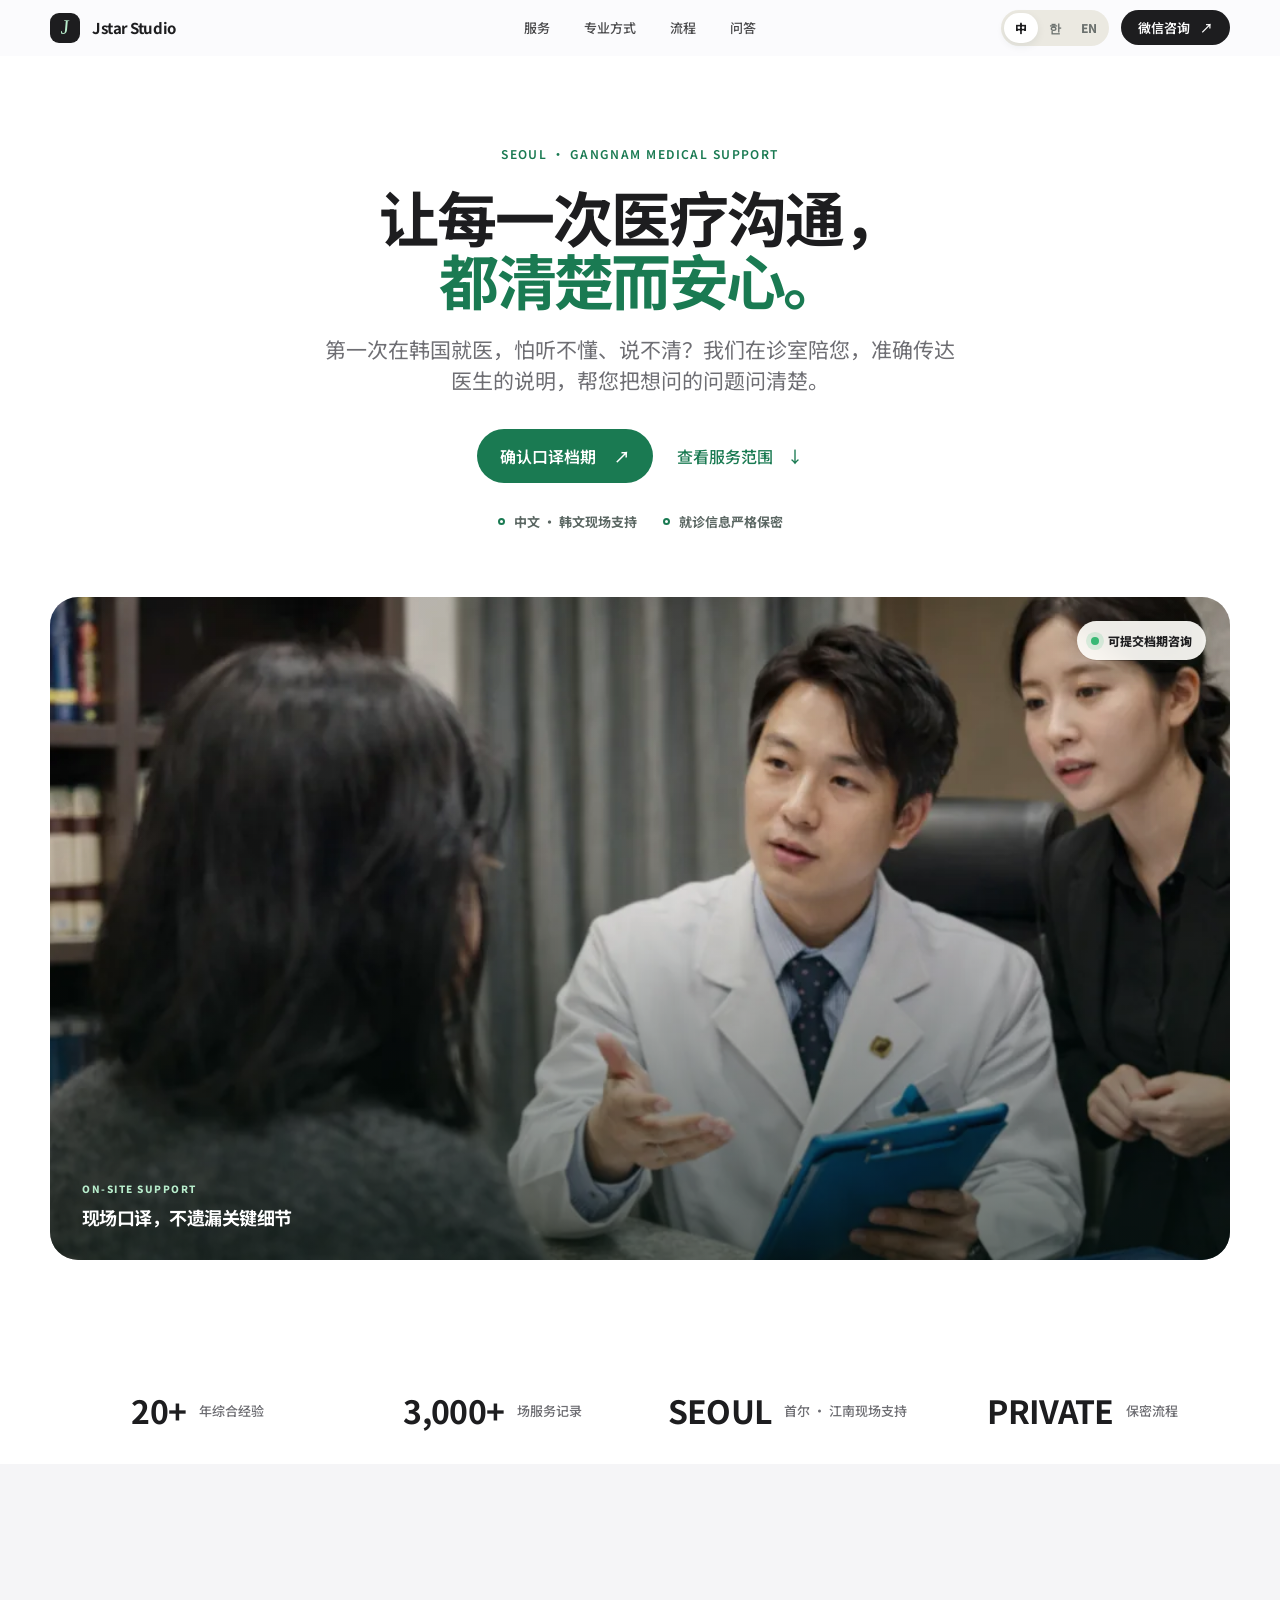
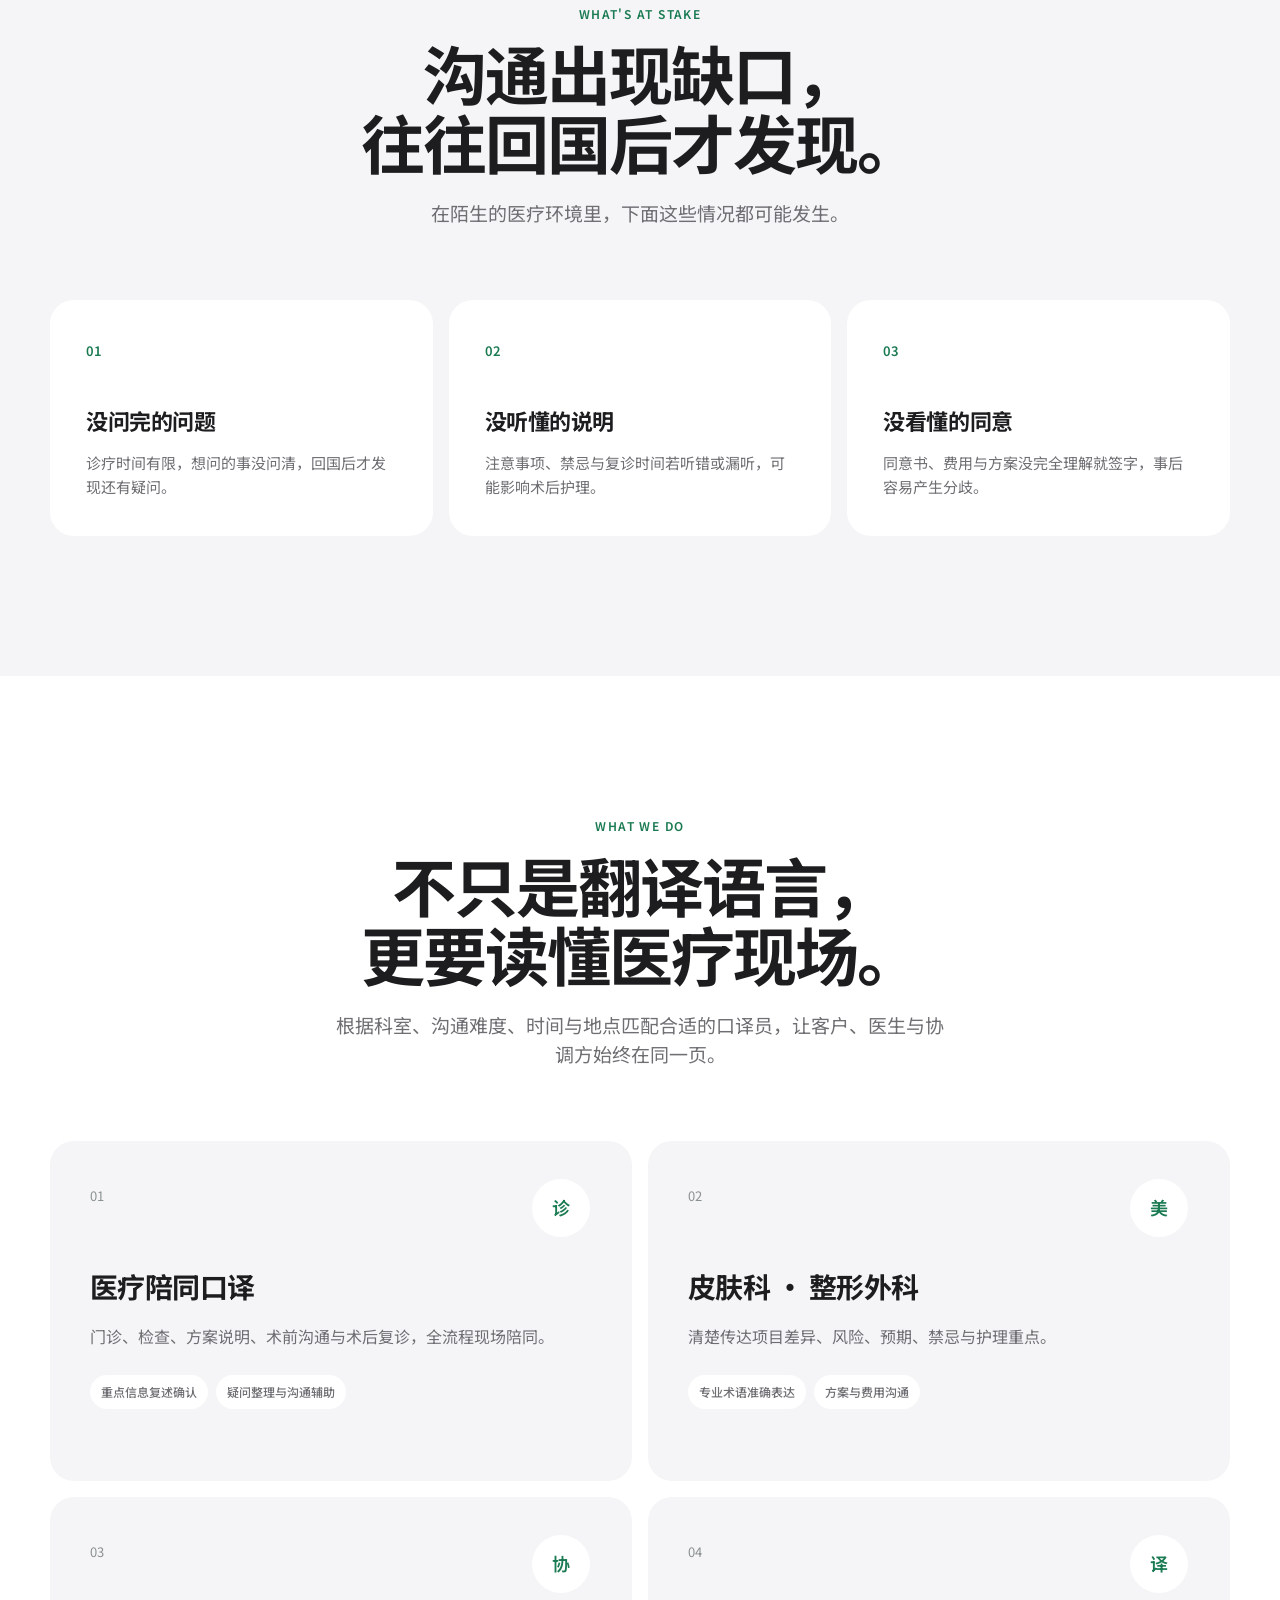
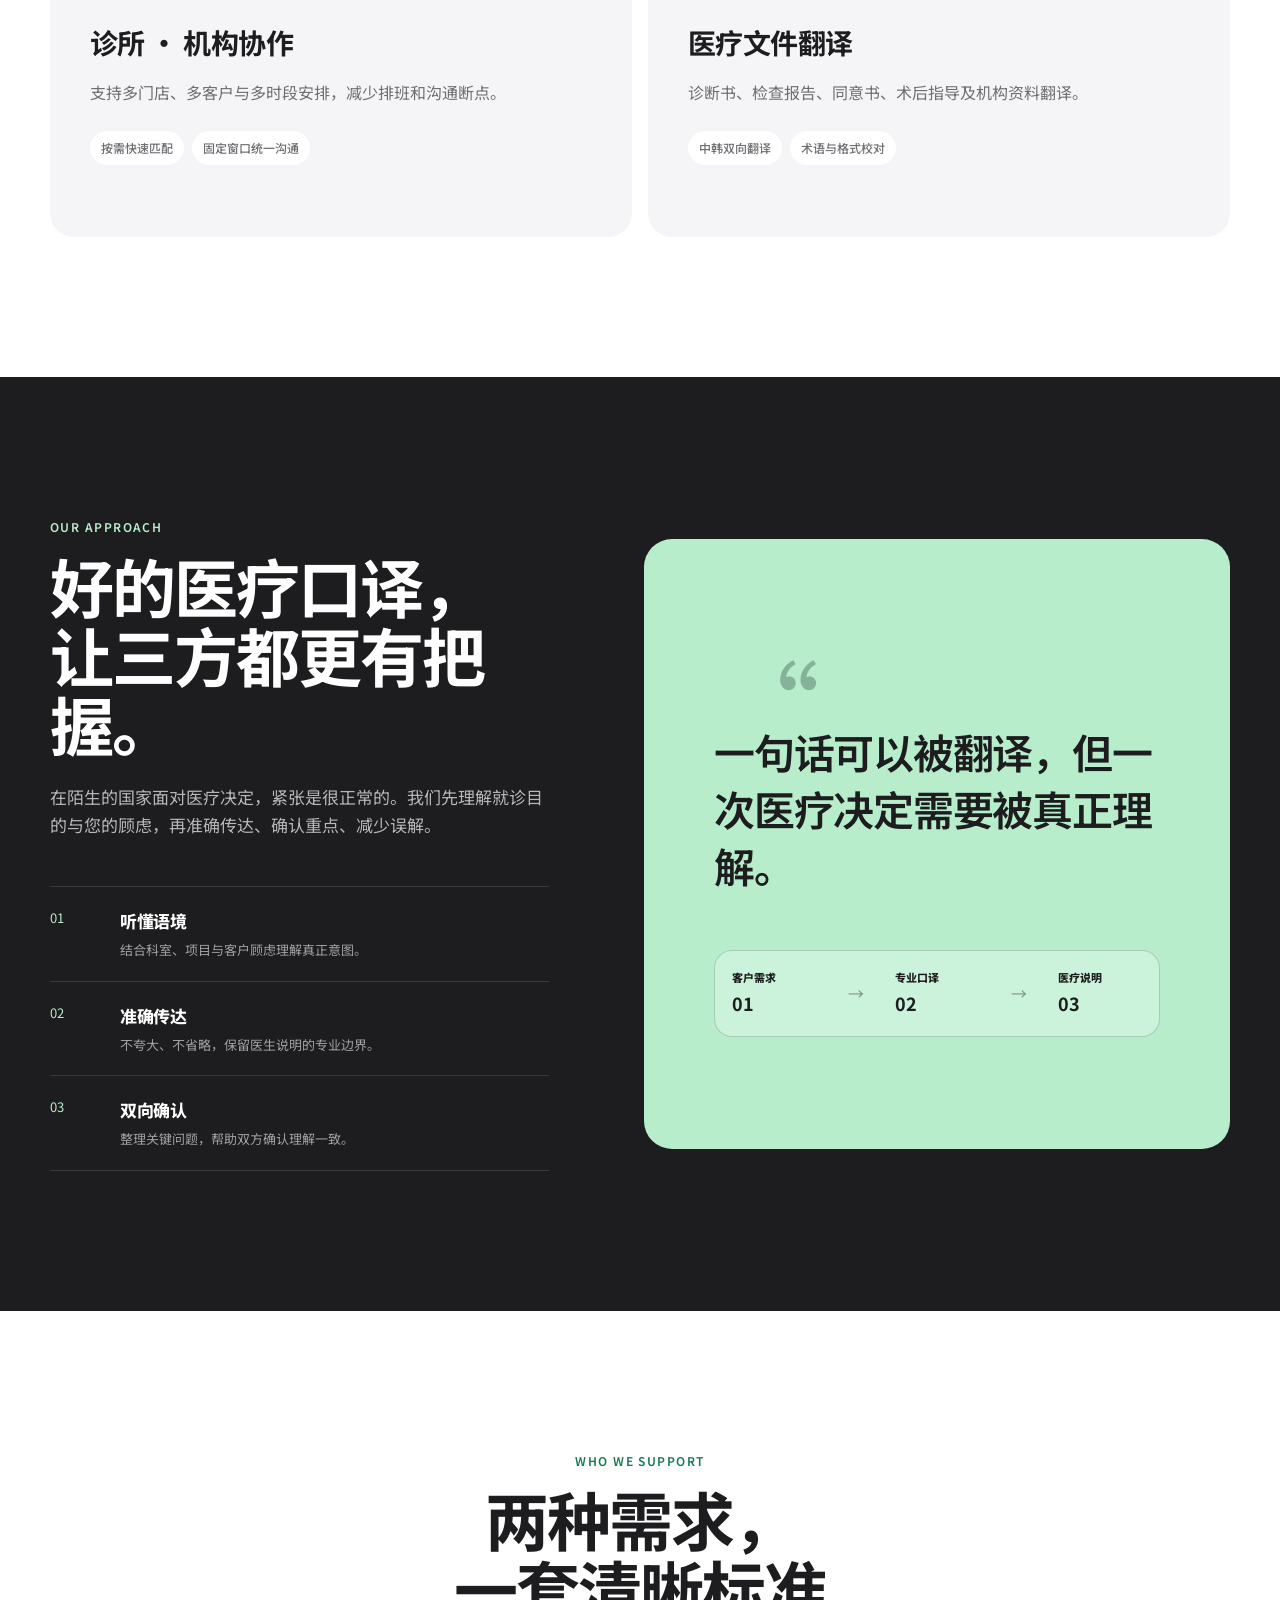
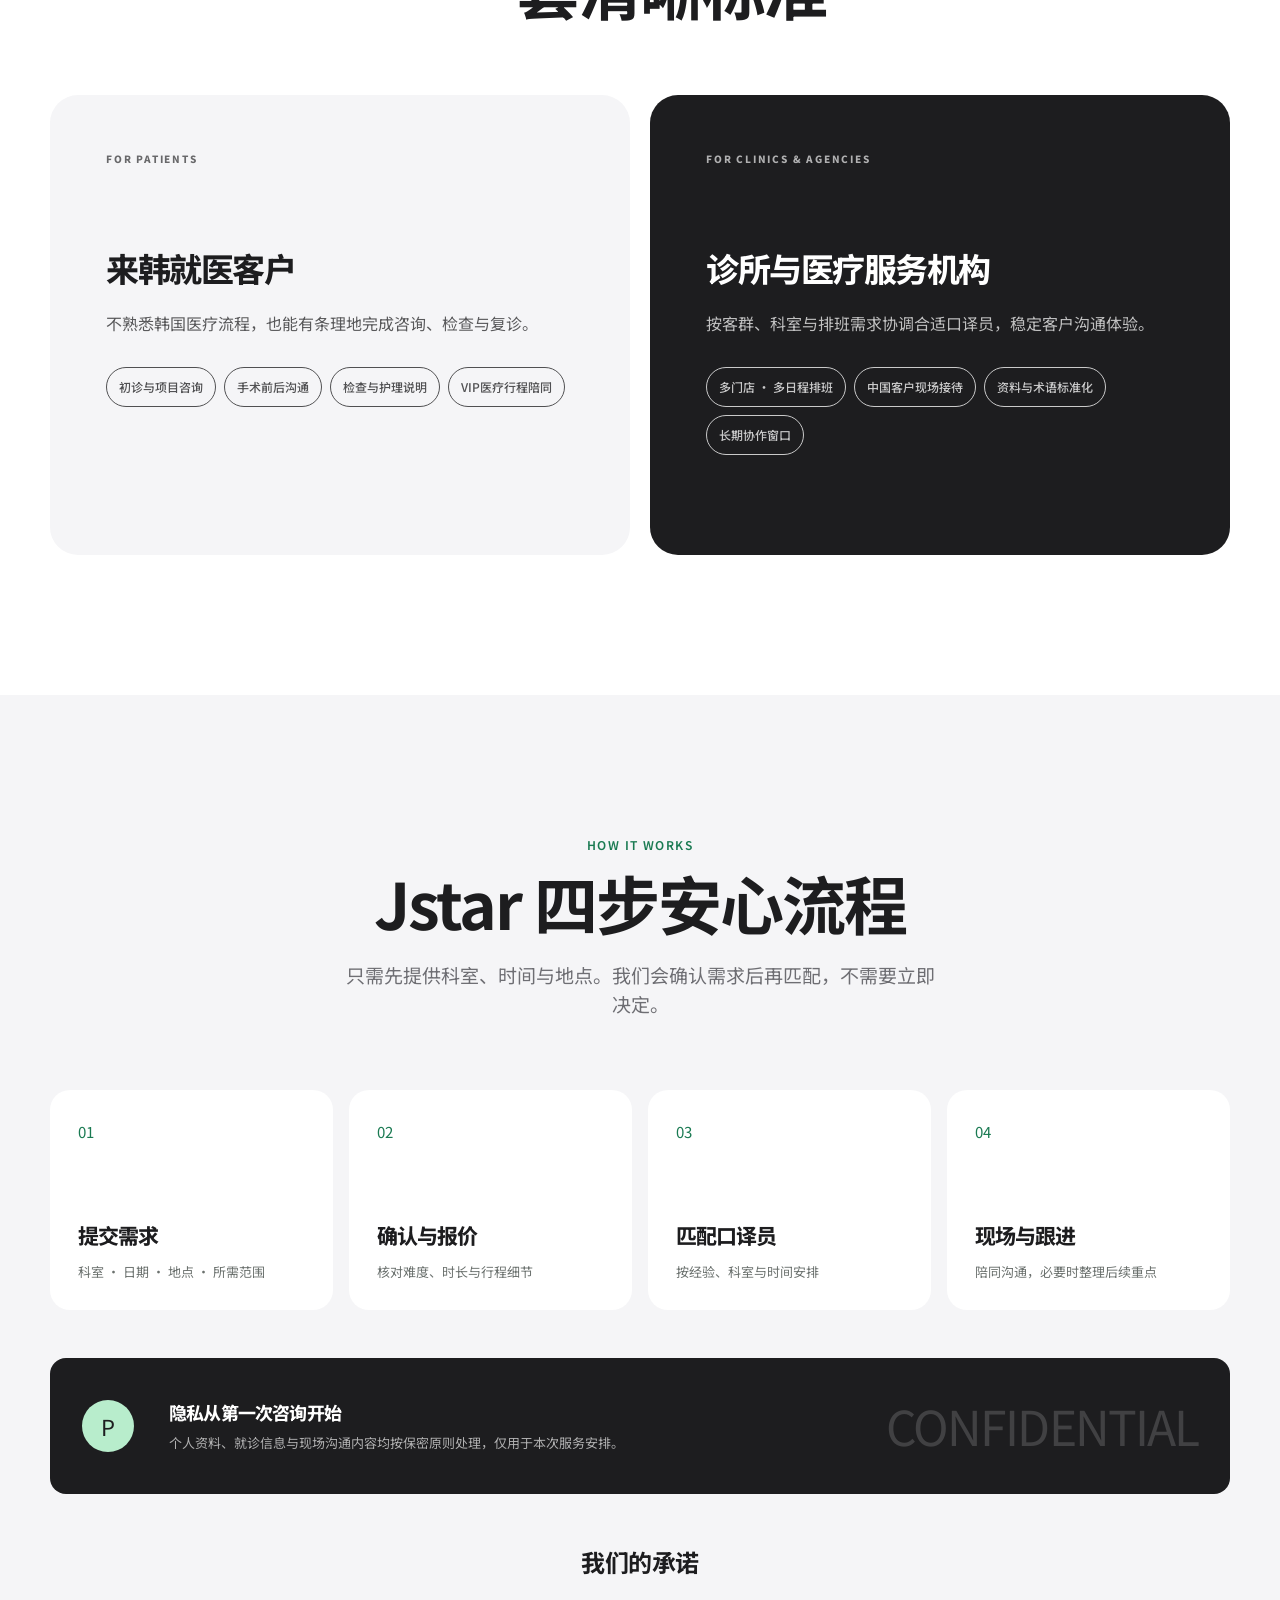
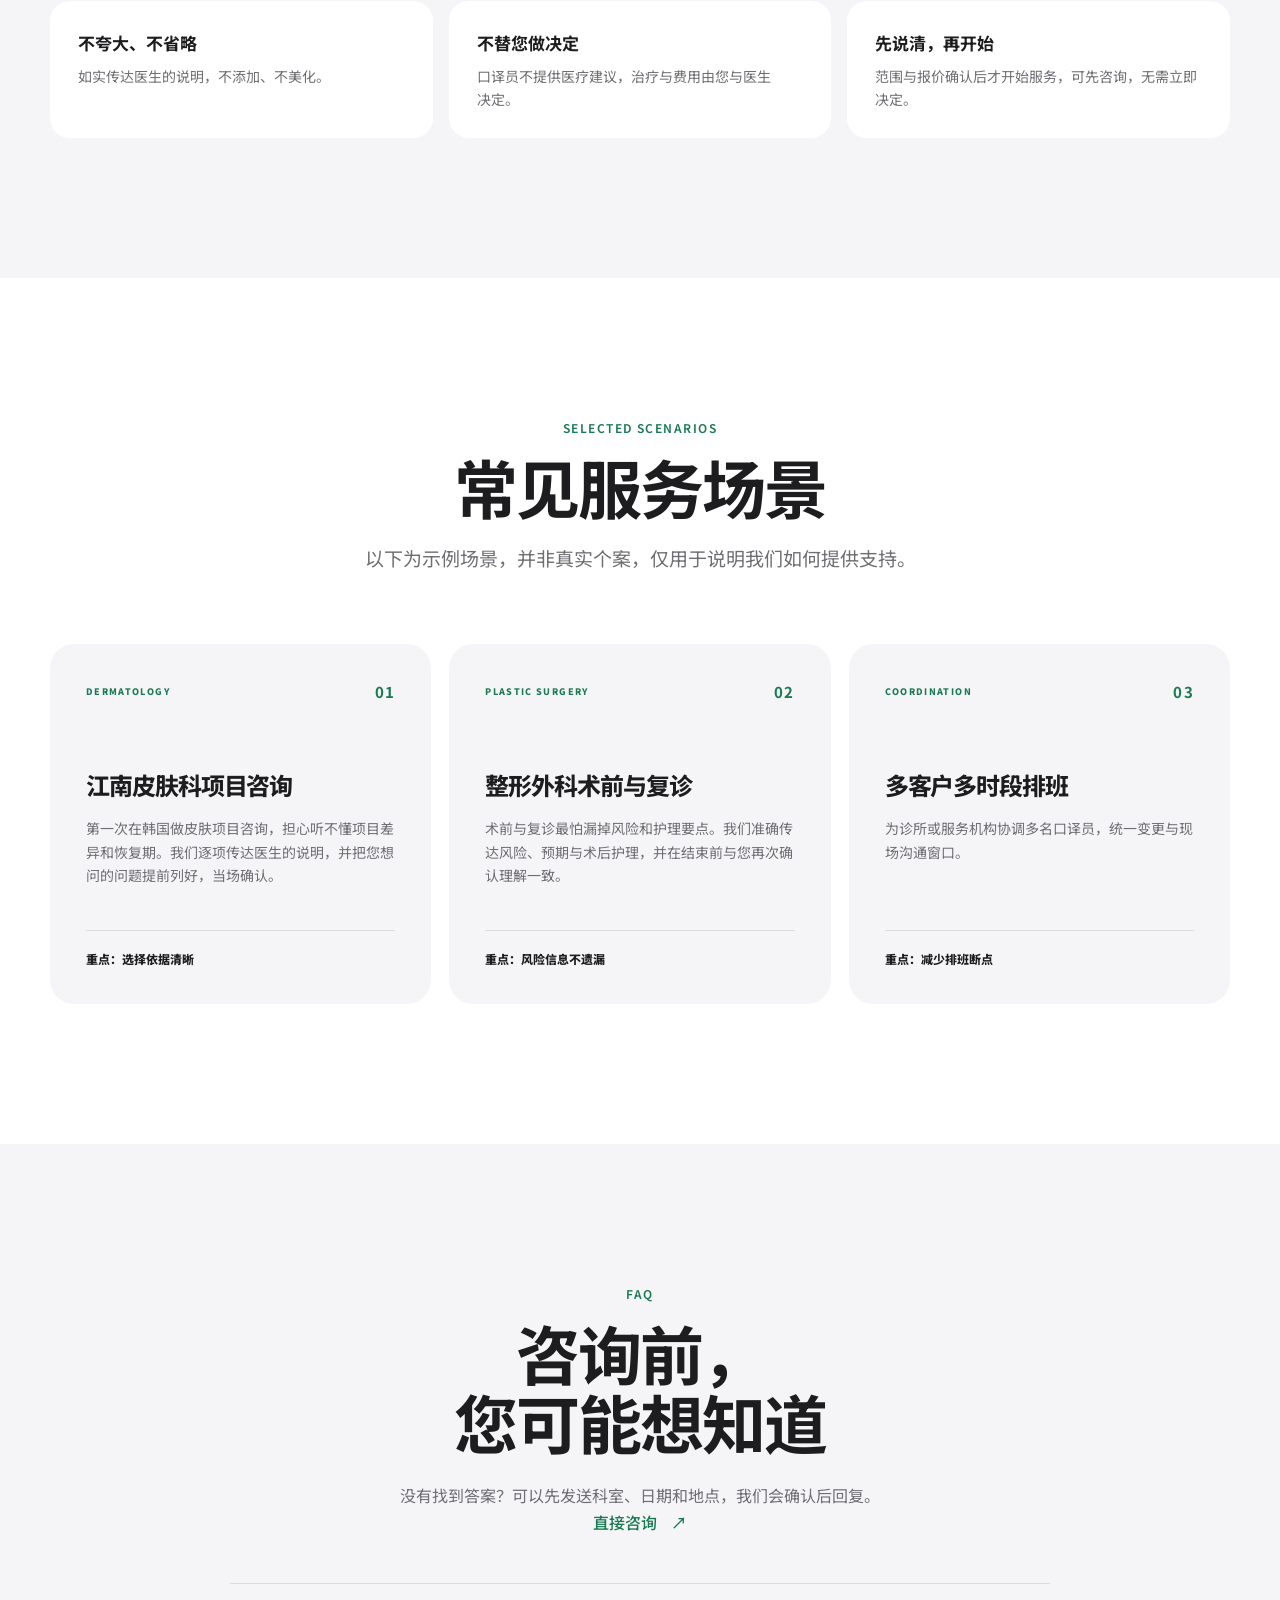
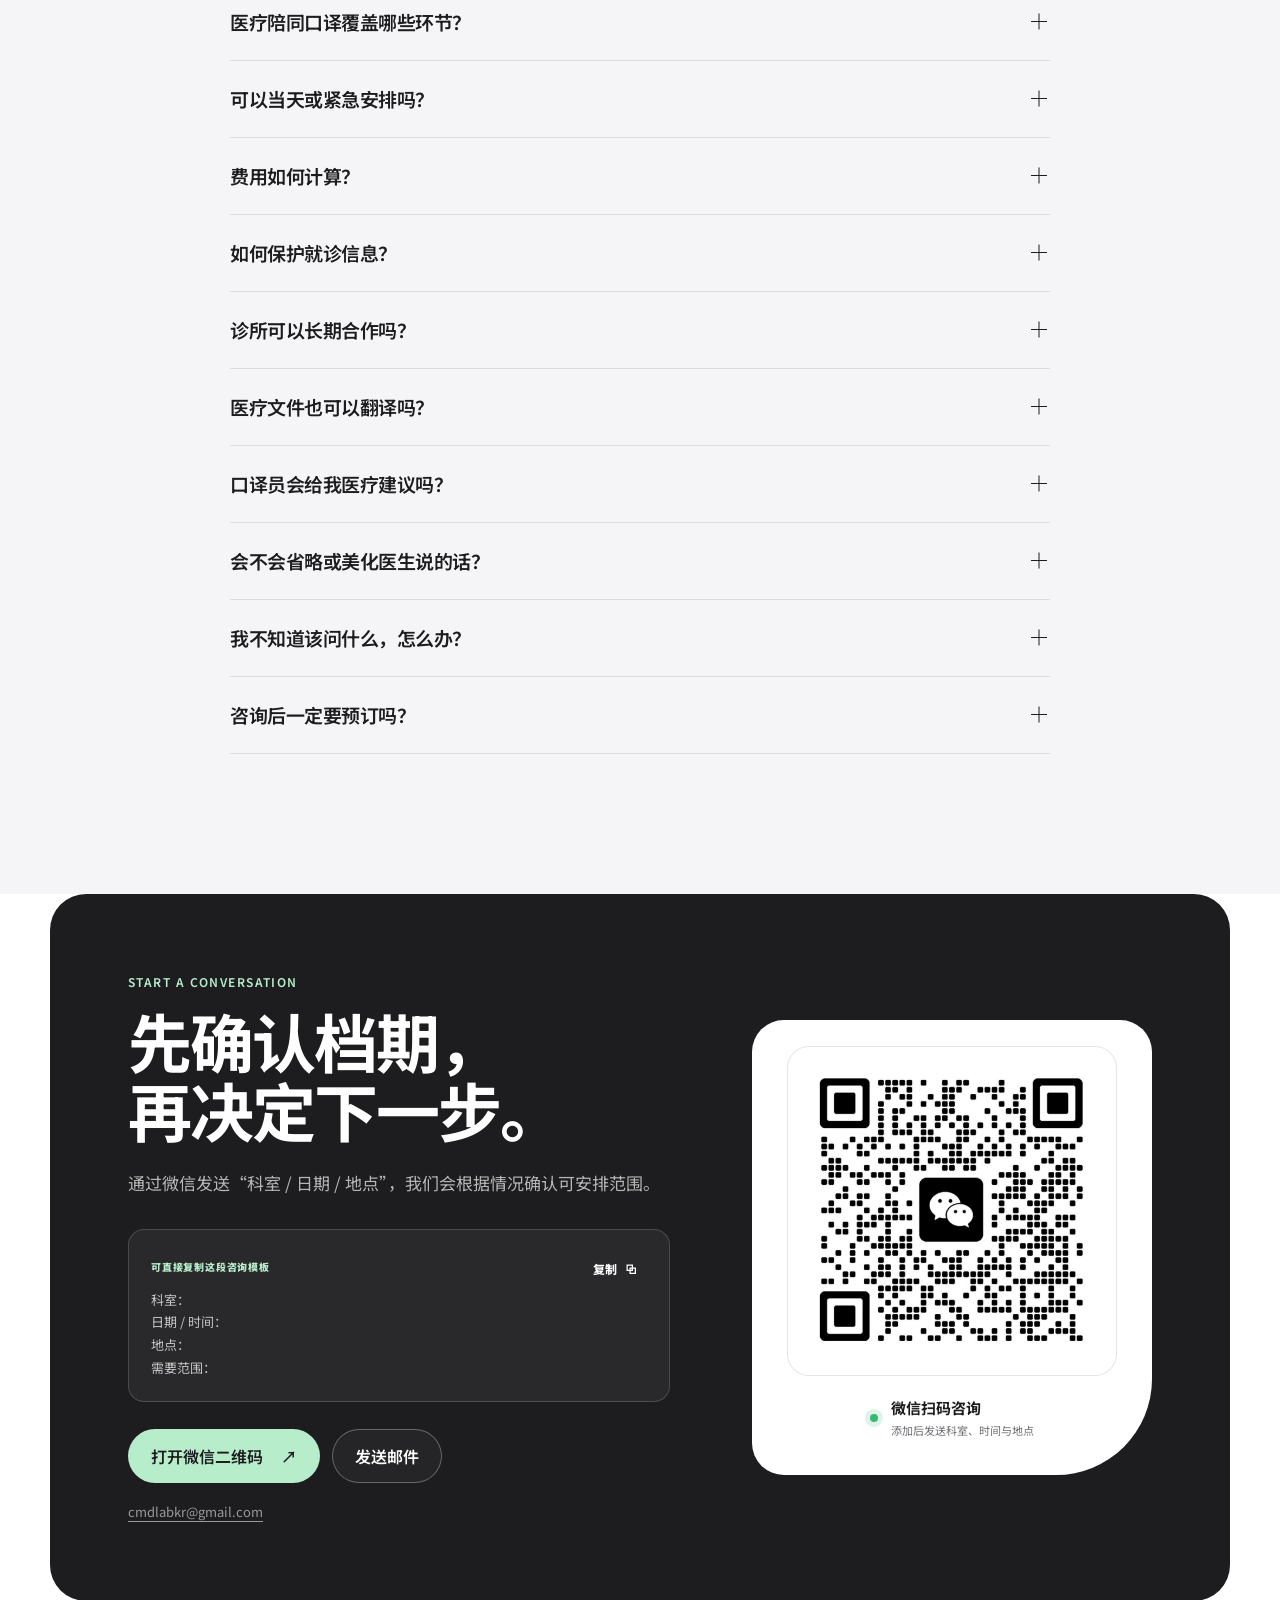
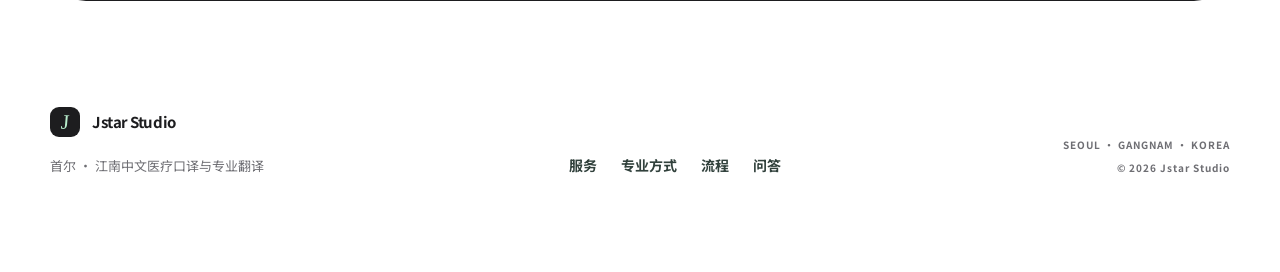
==== commit 59dee0bc: "feat: persuasion copy pass (hero one-liner, stakes, guide empathy, promise, scenarios, FAQ objection" ====
--- a/index.html
+++ b/index.html
@@ -3,7 +3,8 @@
 <head>
   <meta charset="utf-8" />
   <meta name="viewport" content="width=device-width, initial-scale=1" />
-  <meta name="theme-color" content="#15382f" />
+  <meta name="theme-color" content="#fbfbfd" />
+  <link rel="icon" href="data:image/svg+xml,%3Csvg xmlns=%27http://www.w3.org/2000/svg%27 viewBox=%270 0 32 32%27%3E%3Crect width=%2732%27 height=%2732%27 rx=%277%27 fill=%27%231d1d1f%27/%3E%3Ctext x=%2716%27 y=%2723%27 font-size=%2720%27 font-family=%27Georgia,serif%27 font-style=%27italic%27 text-anchor=%27middle%27 fill=%27%23b8edcc%27%3EJ%3C/text%3E%3C/svg%3E" />
   <title>Jstar Studio | 首尔·江南中文医疗陪同口译</title>
   <meta name="description" content="为来韩就医客户、江南诊所与医疗服务机构提供中文医疗陪同口译、术前术后沟通、文件翻译与多日程协调。快速匹配，严格保密。" />
   <link rel="canonical" href="https://coorocket.github.io/jstars/" />
@@ -87,7 +88,7 @@
         <div class="hero-copy reveal">
           <p class="eyebrow"><span></span><span data-i18n="hero.eyebrow">SEOUL · GANGNAM MEDICAL SUPPORT</span></p>
           <h1 id="hero-title" data-i18n-html="hero.title"><span class="hero-title-line">让每一次医疗沟通，</span><em class="hero-title-line">都清楚而安心。</em></h1>
-          <p class="hero-lead" data-i18n="hero.lead">从初诊咨询到术后复诊，准确传达医生说明，也替您整理真正需要确认的问题。</p>
+          <p class="hero-lead" data-i18n="hero.lead">第一次在韩国就医，怕听不懂、说不清？我们在诊室陪您，准确传达医生的说明，帮您把想问的问题问清楚。</p>
           <div class="hero-actions">
             <button class="button button--primary" type="button" data-open-wechat><span data-i18n="hero.primary">确认口译档期</span><span aria-hidden="true">↗</span></button>
             <a class="text-link" href="#services"><span data-i18n="hero.secondary">查看服务范围</span><span aria-hidden="true">↓</span></a>
@@ -116,6 +117,20 @@
       </div>
     </section>
 
+    <section class="section section--stakes" id="stakes" aria-labelledby="stakes-title">
+      <div class="container">
+        <div class="section-heading reveal">
+          <div><p class="section-kicker" data-i18n="stakes.kicker">WHAT'S AT STAKE</p><h2 id="stakes-title" data-i18n-html="stakes.title">沟通出现缺口，<br>往往回国后才发现。</h2></div>
+          <p data-i18n="stakes.lead">在陌生的医疗环境里，下面这些情况都可能发生。</p>
+        </div>
+        <div class="stakes-grid">
+          <article class="stakes-card reveal"><span>01</span><h3 data-i18n="stakes.item1.title">没问完的问题</h3><p data-i18n="stakes.item1.body">诊疗时间有限，想问的事没问清，回国后才发现还有疑问。</p></article>
+          <article class="stakes-card reveal"><span>02</span><h3 data-i18n="stakes.item2.title">没听懂的说明</h3><p data-i18n="stakes.item2.body">注意事项、禁忌与复诊时间若听错或漏听，可能影响术后护理。</p></article>
+          <article class="stakes-card reveal"><span>03</span><h3 data-i18n="stakes.item3.title">没看懂的同意</h3><p data-i18n="stakes.item3.body">同意书、费用与方案没完全理解就签字，事后容易产生分歧。</p></article>
+        </div>
+      </div>
+    </section>
+
     <section class="section section--light" id="services" aria-labelledby="services-title">
       <div class="container">
         <div class="section-heading reveal">
@@ -153,7 +168,7 @@
         <div class="approach-copy reveal">
           <p class="section-kicker section-kicker--mint" data-i18n="approach.kicker">OUR APPROACH</p>
           <h2 id="approach-title" data-i18n-html="approach.title">好的医疗口译，<br>让三方都更有把握。</h2>
-          <p class="approach-lead" data-i18n="approach.lead">我们先理解就诊目的与现场角色，再准确传达内容、确认重点、减少误解。</p>
+          <p class="approach-lead" data-i18n="approach.lead">在陌生的国家面对医疗决定，紧张是很正常的。我们先理解就诊目的与您的顾虑，再准确传达、确认重点、减少误解。</p>
           <div class="approach-points">
             <article><span>01</span><div><h3 data-i18n="approach.point1.title">听懂语境</h3><p data-i18n="approach.point1.body">结合科室、项目与客户顾虑理解真正意图。</p></div></article>
             <article><span>02</span><div><h3 data-i18n="approach.point2.title">准确传达</h3><p data-i18n="approach.point2.body">不夸大、不省略，保留医生说明的专业边界。</p></div></article>
@@ -193,7 +208,7 @@
     <section class="section section--sand" id="process" aria-labelledby="process-title">
       <div class="container">
         <div class="section-heading reveal">
-          <div><p class="section-kicker" data-i18n="process.kicker">HOW IT WORKS</p><h2 id="process-title" data-i18n="process.title">从咨询到现场，四步完成</h2></div>
+          <div><p class="section-kicker" data-i18n="process.kicker">HOW IT WORKS</p><h2 id="process-title" data-i18n="process.title">Jstar 四步安心流程</h2></div>
           <p data-i18n="process.lead">只需先提供科室、时间与地点。我们会确认需求后再匹配，不需要立即决定。</p>
         </div>
         <ol class="process-list">
@@ -207,15 +222,23 @@
           <div><h3 data-i18n="process.privacy.title">隐私从第一次咨询开始</h3><p data-i18n="process.privacy.body">个人资料、就诊信息与现场沟通内容均按保密原则处理，仅用于本次服务安排。</p></div>
           <span class="privacy-word">CONFIDENTIAL</span>
         </div>
+        <div class="promise reveal">
+          <h3 class="promise-title" data-i18n="process.promise.title">我们的承诺</h3>
+          <div class="promise-grid">
+            <div><h4 data-i18n="process.promise.p1.title">不夸大、不省略</h4><p data-i18n="process.promise.p1.body">如实传达医生的说明，不添加、不美化。</p></div>
+            <div><h4 data-i18n="process.promise.p2.title">不替您做决定</h4><p data-i18n="process.promise.p2.body">口译员不提供医疗建议，治疗与费用由您与医生决定。</p></div>
+            <div><h4 data-i18n="process.promise.p3.title">先说清，再开始</h4><p data-i18n="process.promise.p3.body">范围与报价确认后才开始服务，可先咨询，无需立即决定。</p></div>
+          </div>
+        </div>
       </div>
     </section>
 
     <section class="section cases" aria-labelledby="cases-title">
       <div class="container">
-        <div class="section-heading reveal"><div><p class="section-kicker" data-i18n="cases.kicker">SELECTED SCENARIOS</p><h2 id="cases-title" data-i18n="cases.title">常见服务场景</h2></div><p data-i18n="cases.lead">以下内容均为匿名化场景说明，用来帮助您判断需要哪种支持。</p></div>
+        <div class="section-heading reveal"><div><p class="section-kicker" data-i18n="cases.kicker">SELECTED SCENARIOS</p><h2 id="cases-title" data-i18n="cases.title">常见服务场景</h2></div><p data-i18n="cases.lead">以下为示例场景，并非真实个案，仅用于说明我们如何提供支持。</p></div>
         <div class="case-grid">
-          <article class="case-card reveal"><div class="case-meta"><span>DERMATOLOGY</span><b>01</b></div><h3 data-i18n="cases.case1.title">江南皮肤科项目咨询</h3><p data-i18n="cases.case1.body">协助比较项目差异、注意事项与恢复期，并现场确认客户关心的问题。</p><span class="case-result" data-i18n="cases.case1.result">重点：选择依据清晰</span></article>
-          <article class="case-card reveal"><div class="case-meta"><span>PLASTIC SURGERY</span><b>02</b></div><h3 data-i18n="cases.case2.title">整形外科术前与复诊</h3><p data-i18n="cases.case2.body">准确传达风险、预期与术后护理，帮助双方再次确认理解一致。</p><span class="case-result" data-i18n="cases.case2.result">重点：风险信息不遗漏</span></article>
+          <article class="case-card reveal"><div class="case-meta"><span>DERMATOLOGY</span><b>01</b></div><h3 data-i18n="cases.case1.title">江南皮肤科项目咨询</h3><p data-i18n="cases.case1.body">第一次在韩国做皮肤项目咨询，担心听不懂项目差异和恢复期。我们逐项传达医生的说明，并把您想问的问题提前列好，当场确认。</p><span class="case-result" data-i18n="cases.case1.result">重点：选择依据清晰</span></article>
+          <article class="case-card reveal"><div class="case-meta"><span>PLASTIC SURGERY</span><b>02</b></div><h3 data-i18n="cases.case2.title">整形外科术前与复诊</h3><p data-i18n="cases.case2.body">术前与复诊最怕漏掉风险和护理要点。我们准确传达风险、预期与术后护理，并在结束前与您再次确认理解一致。</p><span class="case-result" data-i18n="cases.case2.result">重点：风险信息不遗漏</span></article>
           <article class="case-card reveal"><div class="case-meta"><span>COORDINATION</span><b>03</b></div><h3 data-i18n="cases.case3.title">多客户多时段排班</h3><p data-i18n="cases.case3.body">为诊所或服务机构协调多名口译员，统一变更与现场沟通窗口。</p><span class="case-result" data-i18n="cases.case3.result">重点：减少排班断点</span></article>
         </div>
       </div>
@@ -235,6 +258,10 @@
           <details><summary><span data-i18n="faq.q4">如何保护就诊信息？</span><i aria-hidden="true"></i></summary><p data-i18n="faq.a4">口译员遵循保密原则，个人资料和诊疗内容仅用于服务安排与现场沟通，不对外公开。</p></details>
           <details><summary><span data-i18n="faq.q5">诊所可以长期合作吗？</span><i aria-hidden="true"></i></summary><p data-i18n="faq.a5">可以。支持按门店、科室、客群和时段建立长期协作流程，也可先从单次服务开始。</p></details>
           <details><summary><span data-i18n="faq.q6">医疗文件也可以翻译吗？</span><i aria-hidden="true"></i></summary><p data-i18n="faq.a6">支持诊断书、检查报告、同意书、术后指导等中韩翻译。请先发送文件类型与页数确认范围。</p></details>
+          <details><summary><span data-i18n="faq.q7">口译员会给我医疗建议吗？</span><i aria-hidden="true"></i></summary><p data-i18n="faq.a7">不会。口译员只负责准确传达，不提供医疗建议，也不替医生或您做决定。治疗与费用由您与医生决定。</p></details>
+          <details><summary><span data-i18n="faq.q8">会不会省略或美化医生说的话？</span><i aria-hidden="true"></i></summary><p data-i18n="faq.a8">不会。我们遵循不夸大、不省略的原则，保留医生说明的专业边界。</p></details>
+          <details><summary><span data-i18n="faq.q9">我不知道该问什么，怎么办？</span><i aria-hidden="true"></i></summary><p data-i18n="faq.a9">可以先告诉我们就诊目的与顾虑，我们协助整理需要向医生确认的问题清单。</p></details>
+          <details><summary><span data-i18n="faq.q10">咨询后一定要预订吗？</span><i aria-hidden="true"></i></summary><p data-i18n="faq.a10">不需要。可以先发送科室、日期与地点了解情况，确认后再决定是否开始。</p></details>
         </div>
       </div>
     </section>
--- a/styles.css
+++ b/styles.css
@@ -812,7 +812,7 @@
 }
 
 @media (max-width: 1020px) {
-  :root { --header-height: 74px; }
+  :root { --header-height: 56px; }
 
   .nav-shell { grid-template-columns: 1fr auto auto; }
   .primary-nav { position: fixed; inset: var(--header-height) 0 auto; display: grid; gap: 0; padding: 15px 24px 24px; border-bottom: 1px solid var(--line); background: var(--cream); box-shadow: 0 20px 40px rgba(21,56,47,.1); opacity: 0; visibility: hidden; transform: translateY(-14px); transition: opacity .2s ease, transform .2s ease, visibility .2s ease; }
@@ -870,11 +870,11 @@
 }
 
 @media (max-width: 620px) {
-  :root { --header-height: 68px; --radius: 22px; --radius-sm: 16px; }
+  :root { --header-height: 56px; --radius: 22px; --radius-sm: 16px; }
   html { scroll-padding-top: 88px; }
   body { padding-bottom: 66px; }
   .container { width: min(calc(100% - 32px), var(--container)); }
-  .site-header.is-scrolled { height: 64px; }
+  .site-header.is-scrolled { height: 52px; }
   .brand-mark { width: 34px; }
   .brand-copy strong { font-size: 14px; }
   .brand-copy small { font-size: 7px; }
@@ -1090,3 +1090,27 @@
 .js-reveal .process-list .reveal:nth-child(3) { transition-delay: .16s; }
 .js-reveal .process-list .reveal:nth-child(4) { transition-delay: .24s; }
 .js-reveal main > section:not(.hero) .reveal--delay { transition-delay: .12s; }
+
+/* ---- Persuasion copy: stakes section and promise block ---- */
+.section--stakes { background: var(--paper); }
+.stakes-grid { display: grid; grid-template-columns: repeat(3, 1fr); gap: 16px; }
+.stakes-card { padding: 36px; border-radius: var(--radius); background: var(--sand); }
+.stakes-card > span { color: var(--clay); font-size: 13px; font-weight: 600; }
+.stakes-card h3 { margin: 40px 0 12px; color: var(--ink); font-size: 22px; font-weight: 700; letter-spacing: -.02em; }
+.stakes-card p { margin: 0; color: var(--muted); font-size: 15px; line-height: 1.65; }
+.promise { margin-top: 48px; }
+.promise-title { margin: 0 0 20px; color: var(--ink); font-size: 24px; font-weight: 700; letter-spacing: -.02em; text-align: center; }
+.promise-grid { display: grid; grid-template-columns: repeat(3, 1fr); gap: 16px; }
+.promise-grid > div { padding: 28px; border-radius: 20px; background: var(--paper); }
+.promise-grid h4 { margin: 0 0 8px; color: var(--ink); font-size: 17px; font-weight: 700; }
+.promise-grid p { margin: 0; color: var(--muted); font-size: 14px; line-height: 1.6; }
+@media (max-width: 820px) {
+  .stakes-grid, .promise-grid { grid-template-columns: 1fr; }
+  .stakes-card { padding: 28px; }
+  .stakes-card h3 { margin-top: 24px; }
+}
+.section--stakes { background: var(--sand); }
+.stakes-card { background: var(--paper); }
+#services { background: var(--paper); }
+#services .service-card, #services .service-card--featured { background: var(--sand); }
+#services .card-symbol, #services .service-card li { background: var(--paper); }
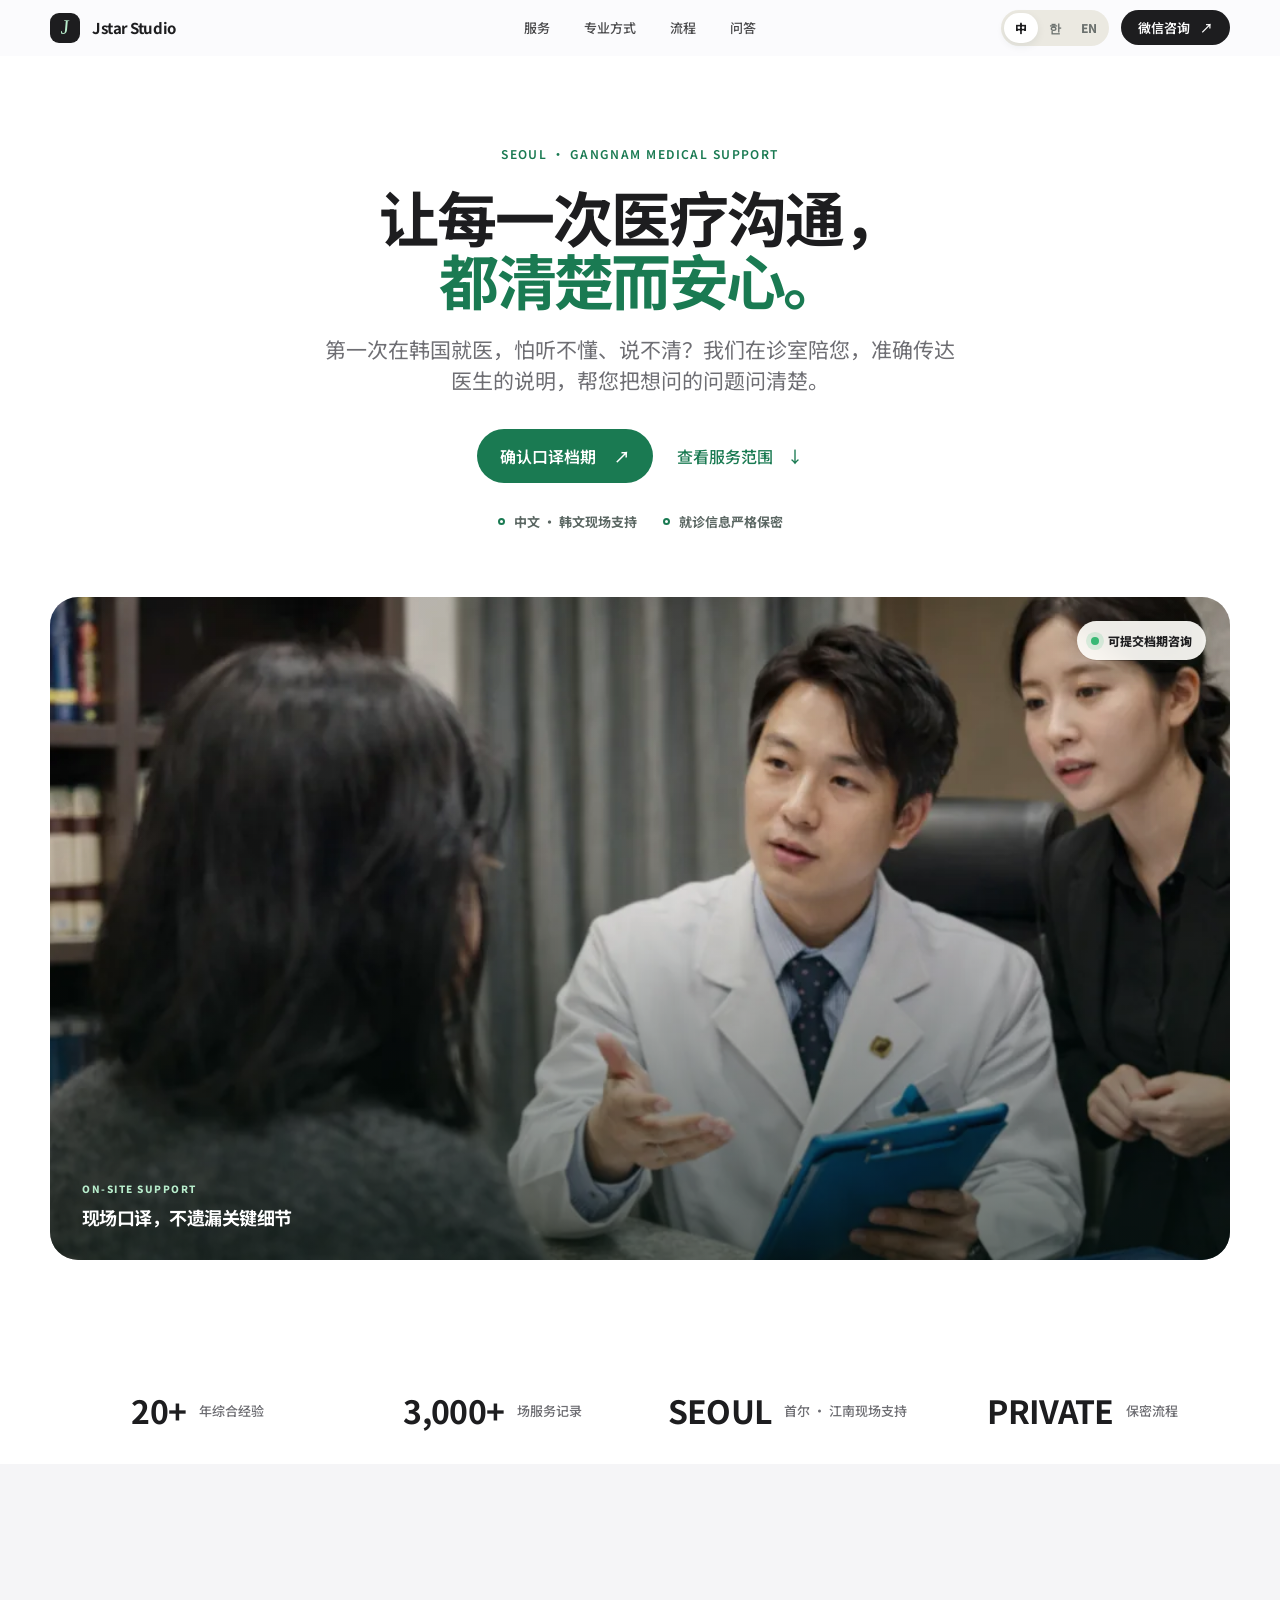
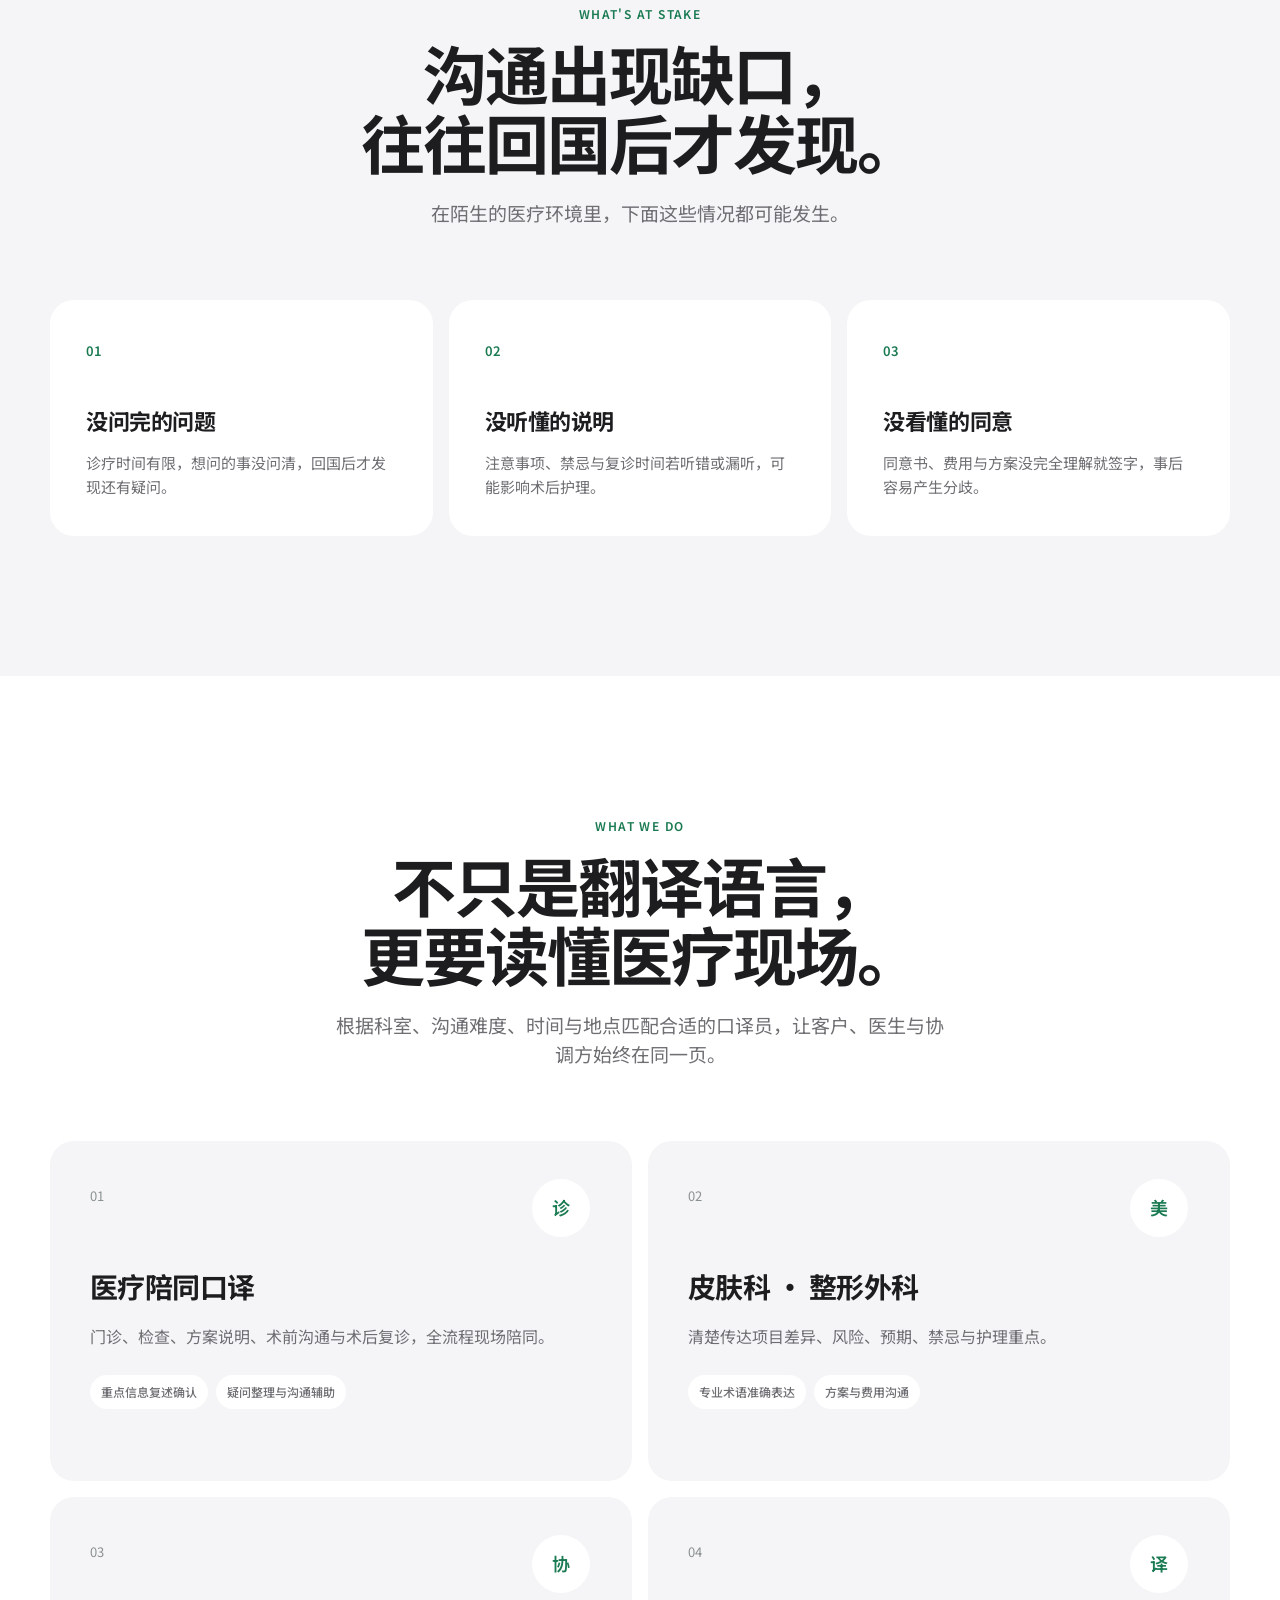
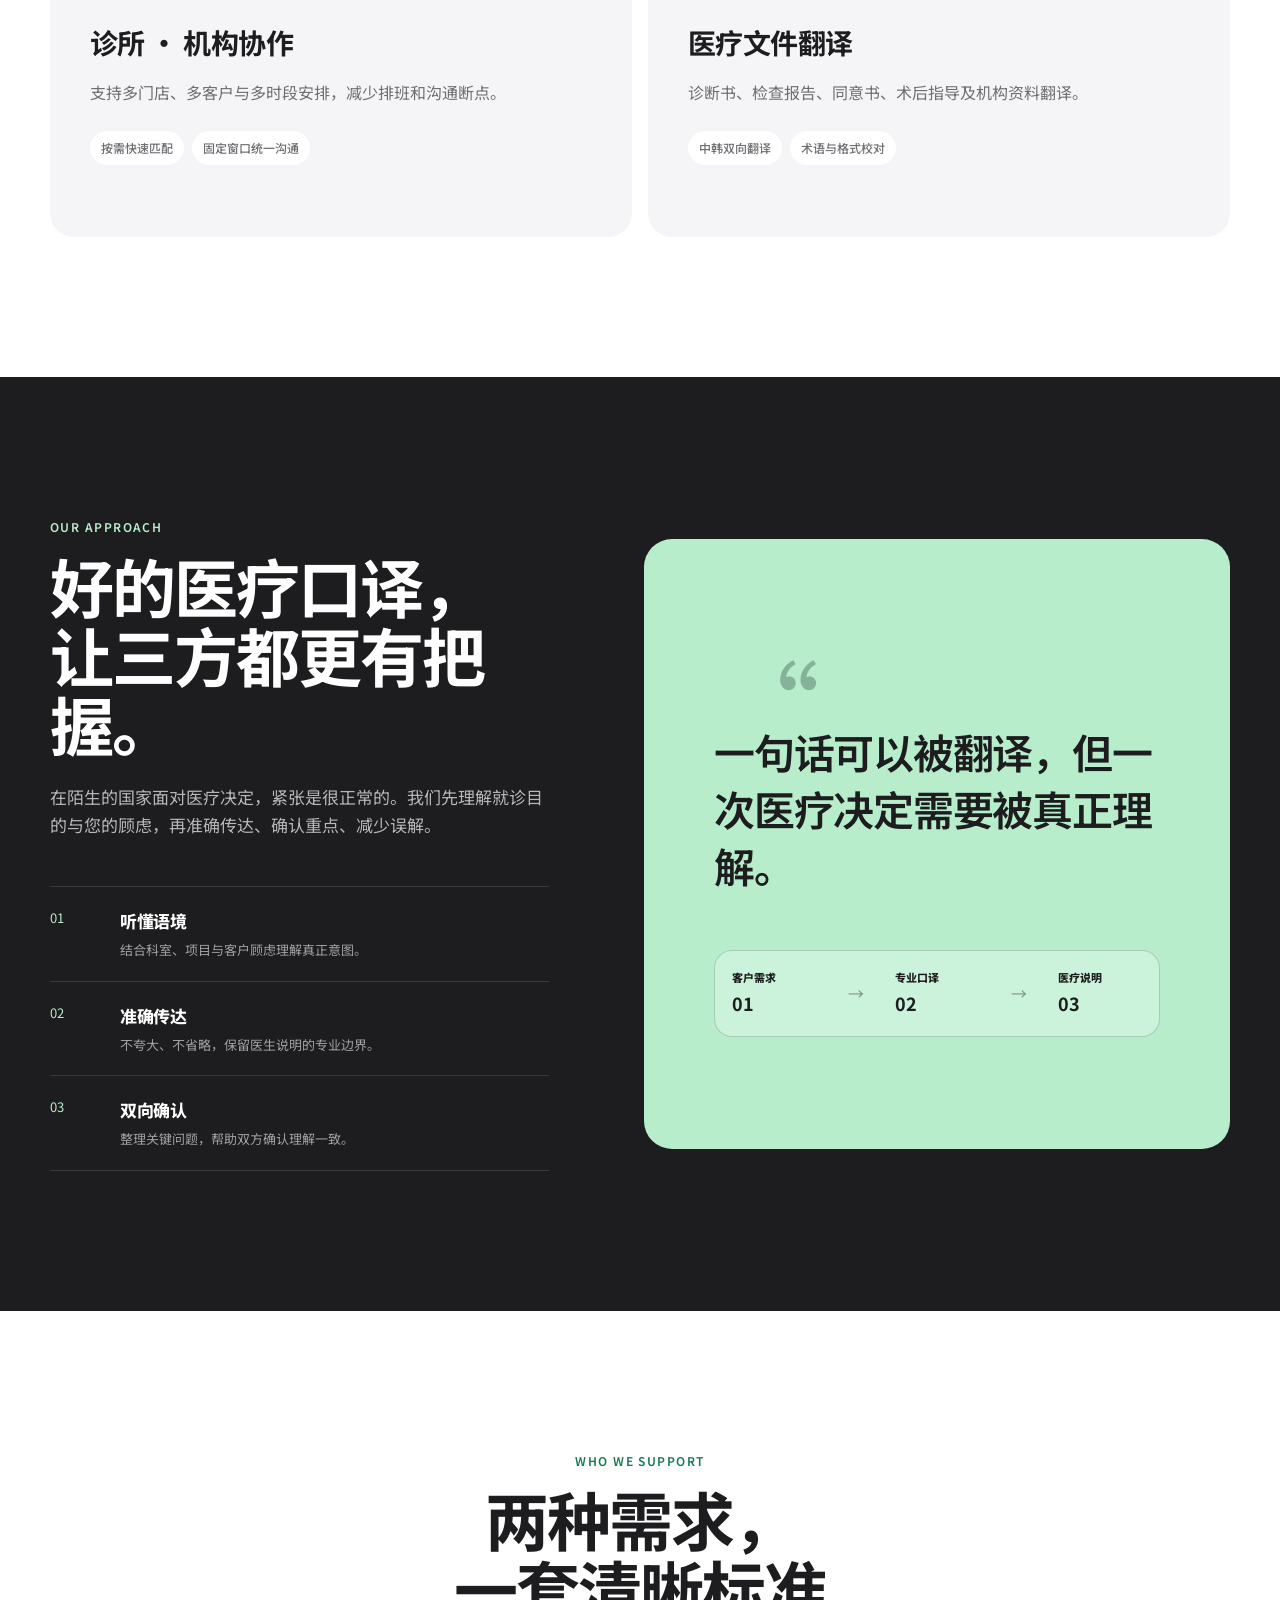
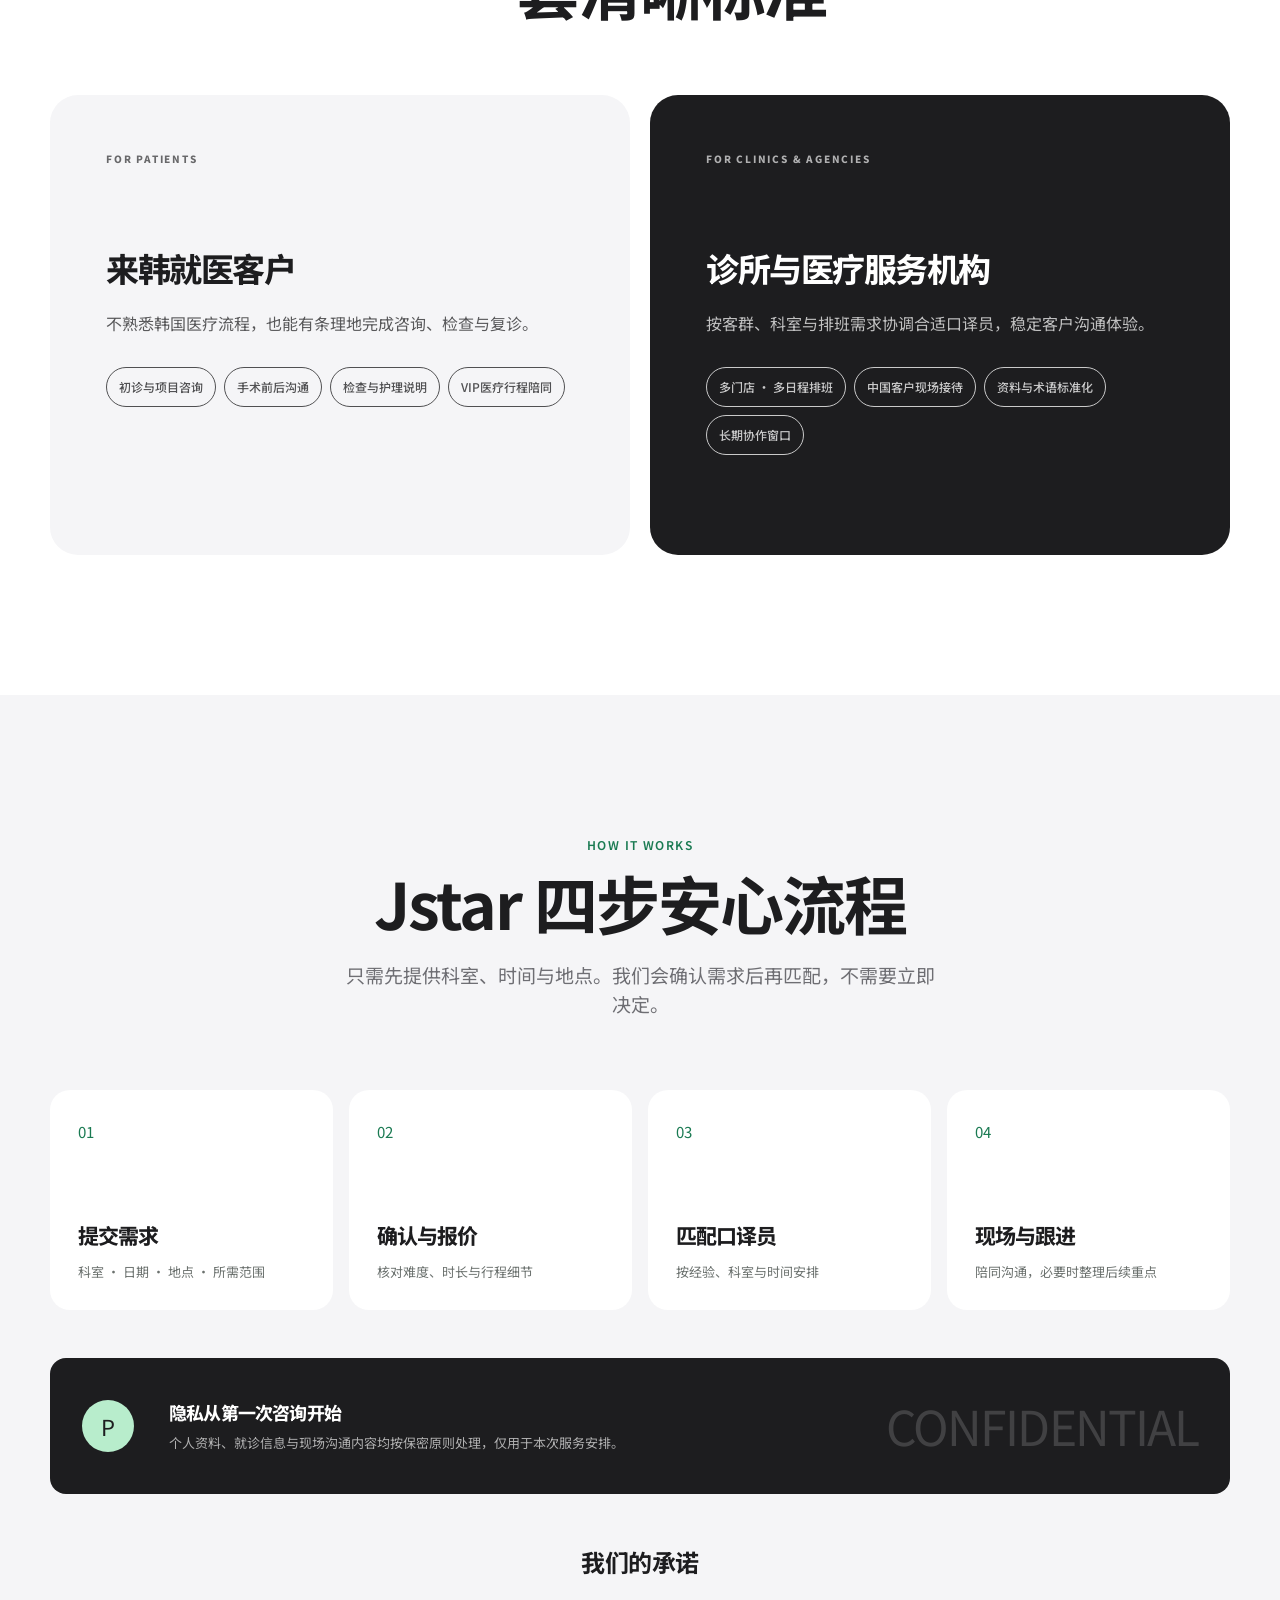
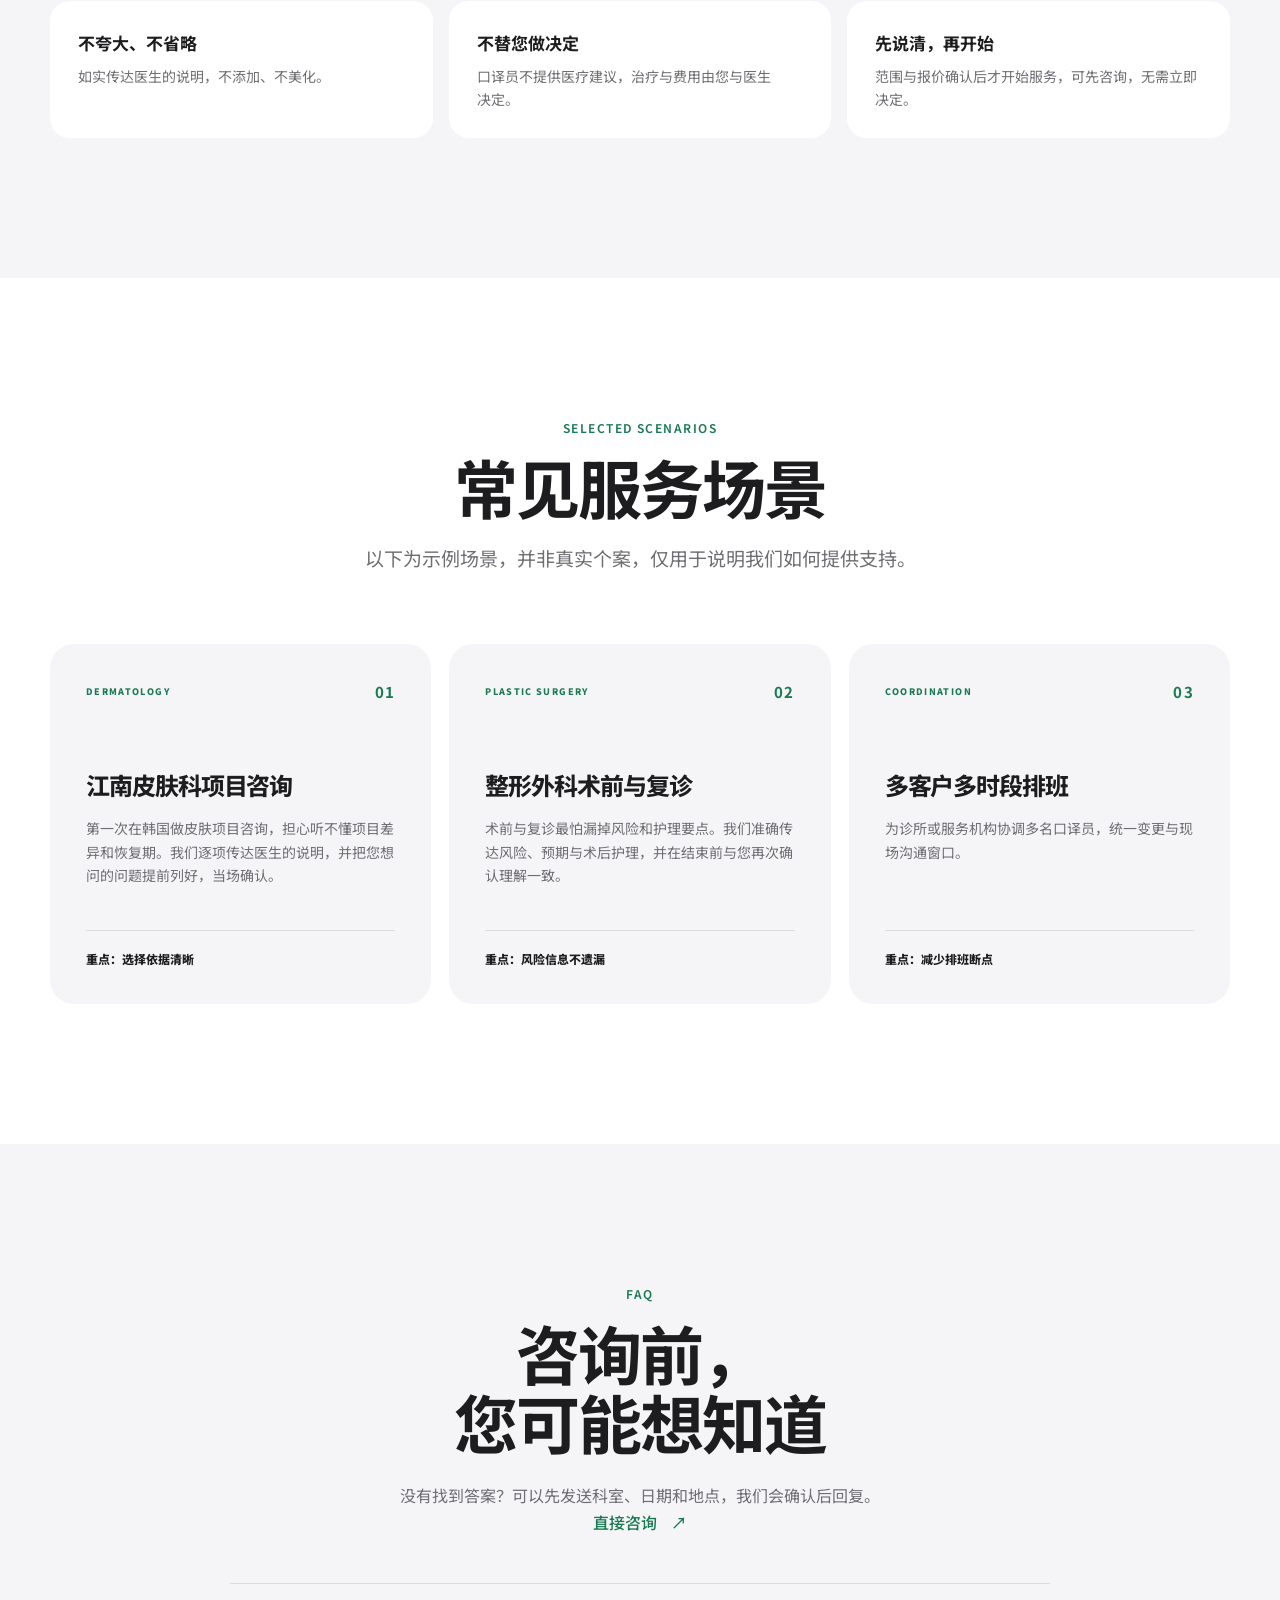
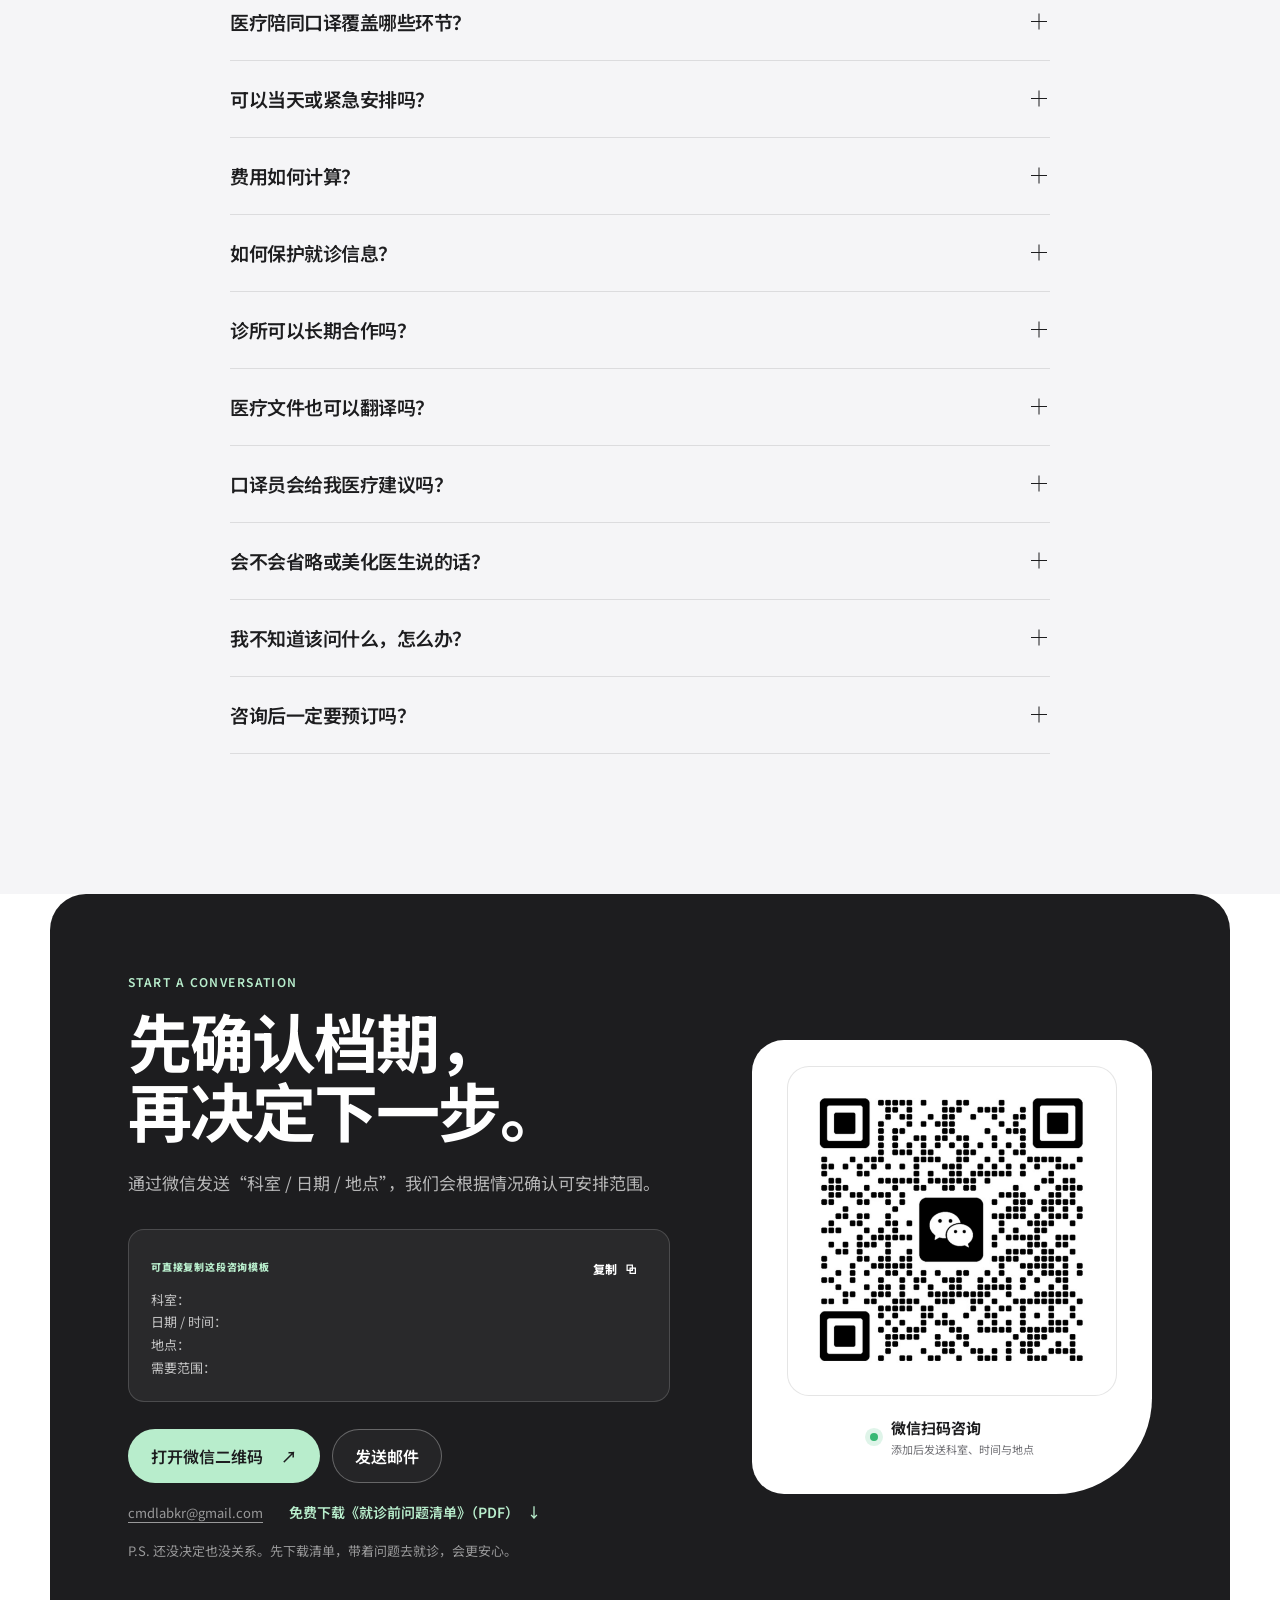
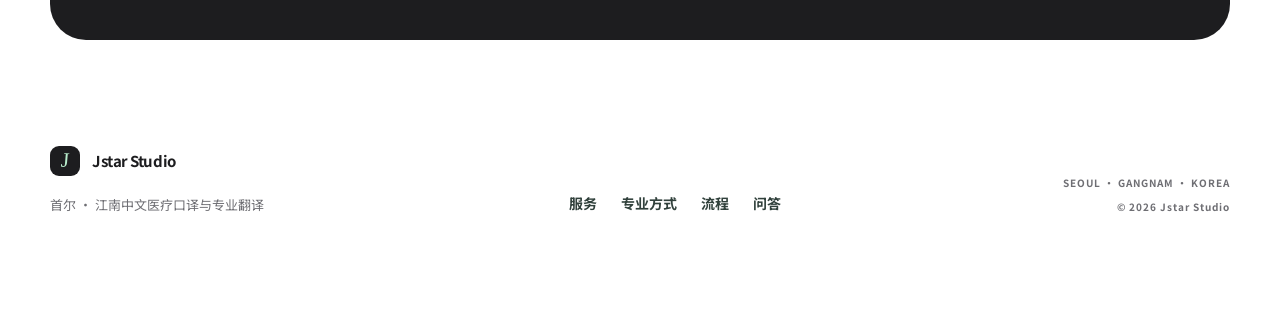
==== commit 027e398c: "feat: free pre-visit question checklist (PDF zh/ko/en) and P.S. in contact section Co-Authored-By: C" ====
--- a/index.html
+++ b/index.html
@@ -281,6 +281,8 @@
             <a class="button button--outline-light" href="mailto:cmdlabkr@gmail.com?subject=Medical%20Interpretation%20Inquiry"><span data-i18n="contact.email">发送邮件</span></a>
           </div>
           <a class="contact-email" href="mailto:cmdlabkr@gmail.com">cmdlabkr@gmail.com</a>
+          <a class="contact-checklist" href="assets/checklist-zh.pdf" download data-i18n-href="contact.checklistHref"><span data-i18n="contact.checklist">免费下载《就诊前问题清单》（PDF）</span><span aria-hidden="true">↓</span></a>
+          <p class="contact-ps" data-i18n="contact.ps">P.S. 还没决定也没关系。先下载清单，带着问题去就诊，会更安心。</p>
         </div>
         <div class="qr-panel">
           <div class="qr-image-wrap"><img src="assets/jstarstudio-wechat-qr.png" alt="Jstar Studio 微信二维码" data-i18n-alt="contact.qrAlt" width="1060" height="1060" loading="lazy" /></div>
--- a/styles.css
+++ b/styles.css
@@ -1114,3 +1114,7 @@
 #services { background: var(--paper); }
 #services .service-card, #services .service-card--featured { background: var(--sand); }
 #services .card-symbol, #services .service-card li { background: var(--paper); }
+.contact-checklist { display: inline-flex; align-items: center; gap: 8px; margin: 18px 0 0 22px; color: var(--mint); font-size: 14px; font-weight: 600; }
+.contact-checklist:hover { text-decoration: underline; text-underline-offset: 4px; }
+.contact-copy > p.contact-ps:not(.section-kicker) { margin: 16px 0 0; max-width: 520px; color: rgba(255,255,255,.55); font-size: 13px; }
+@media (max-width: 620px) { .contact-checklist { display: flex; margin: 16px 0 0; } }
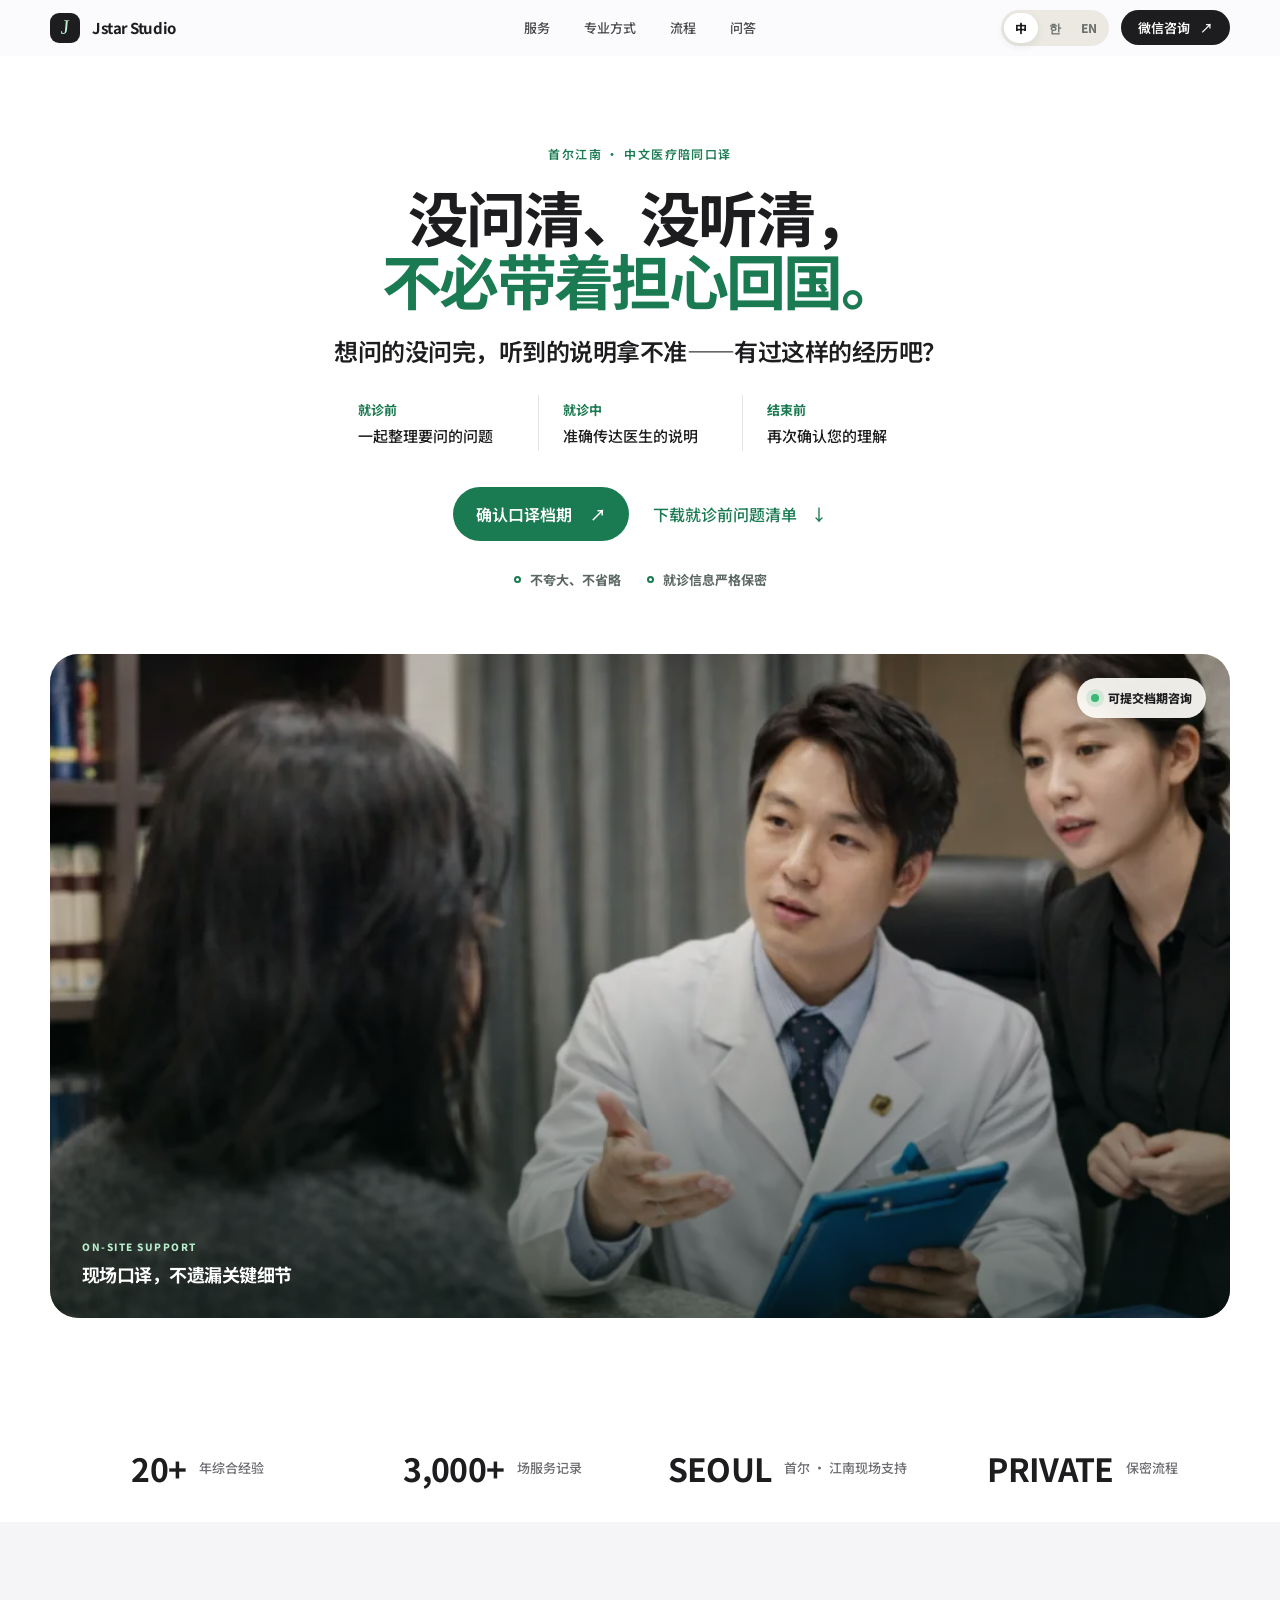
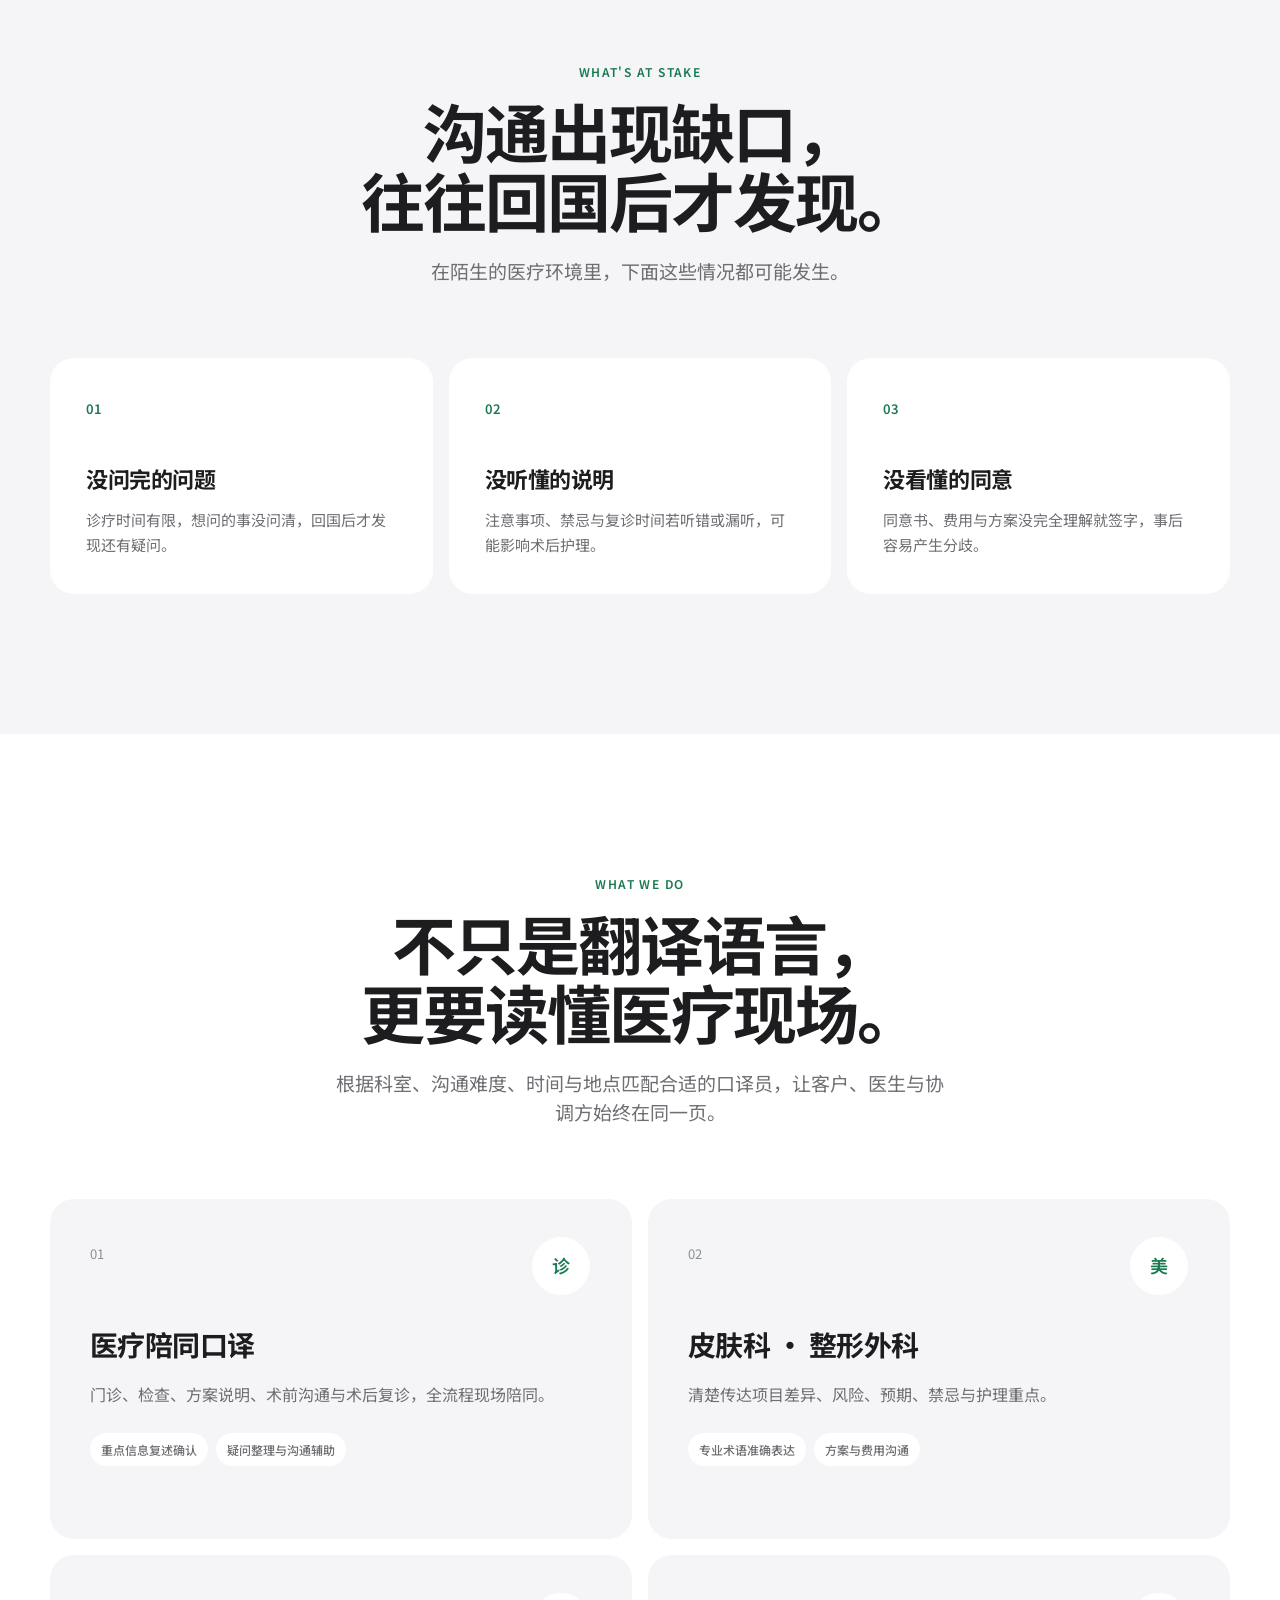
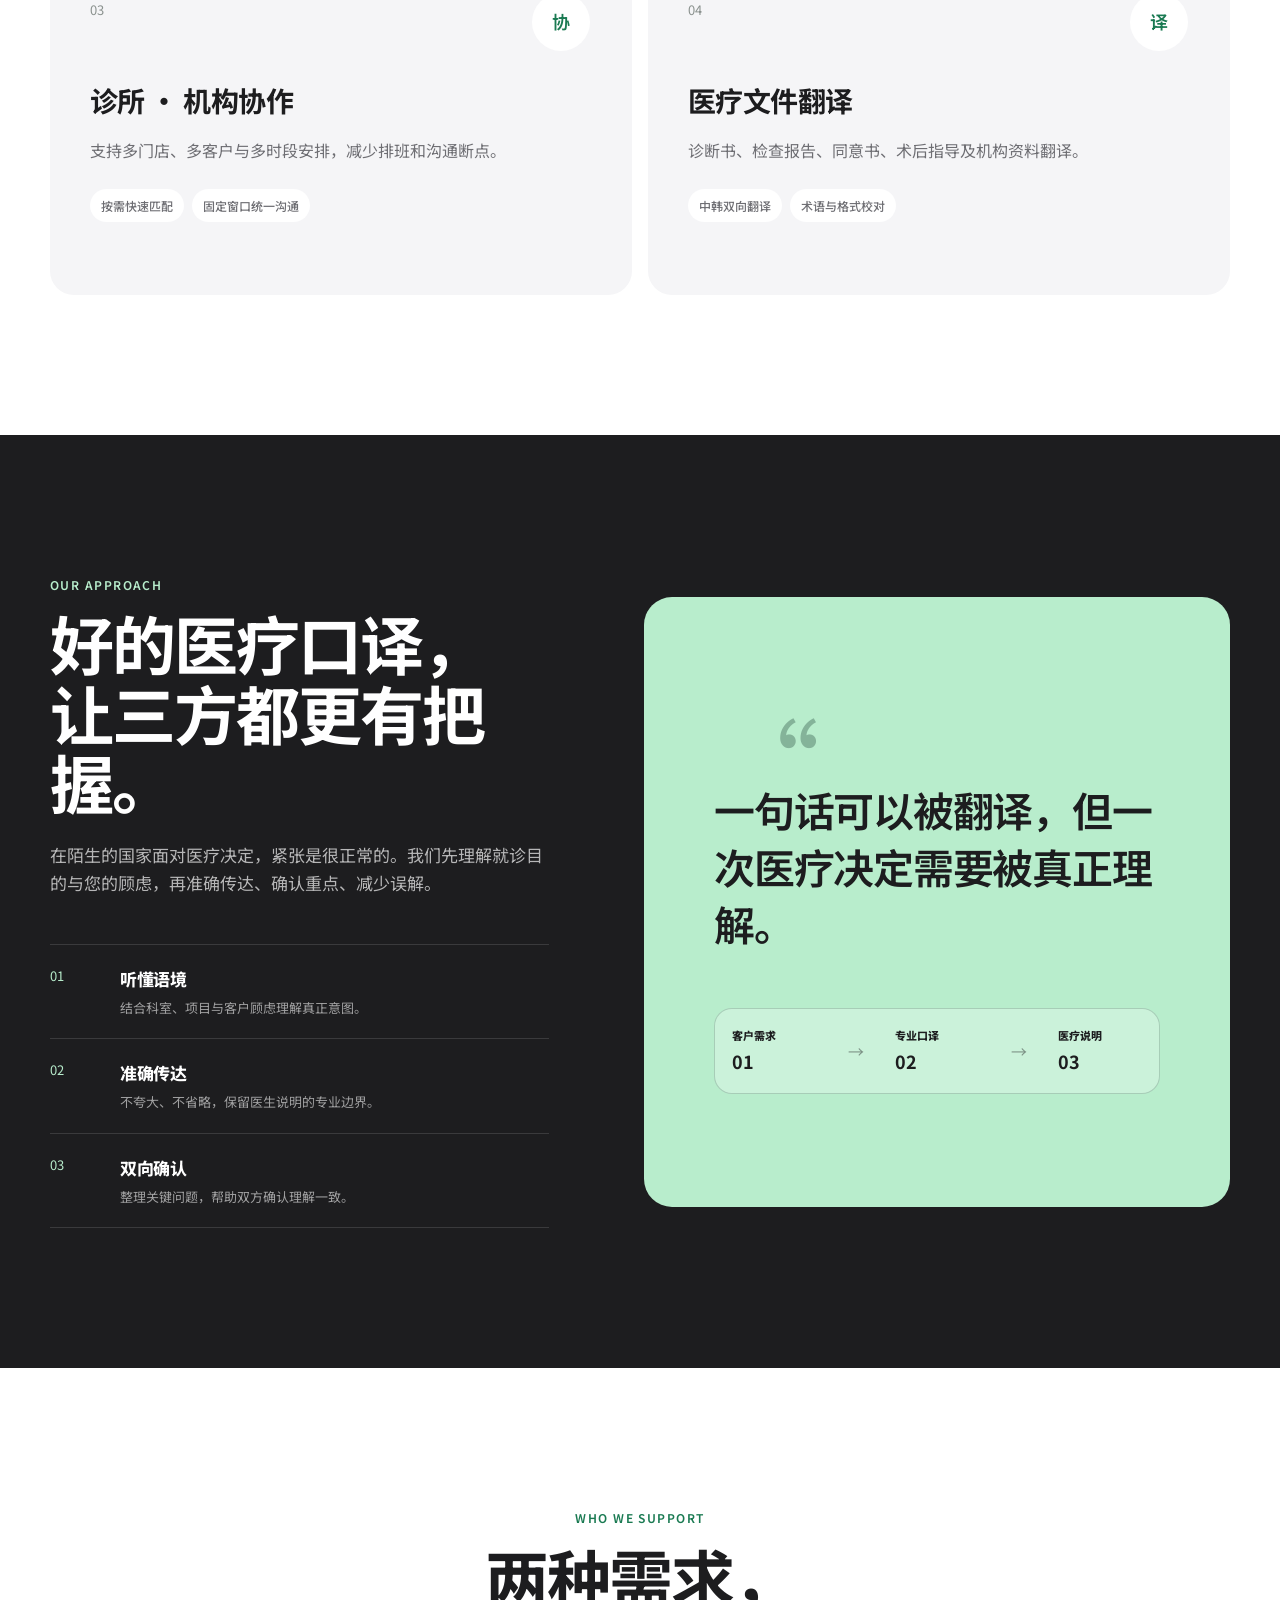
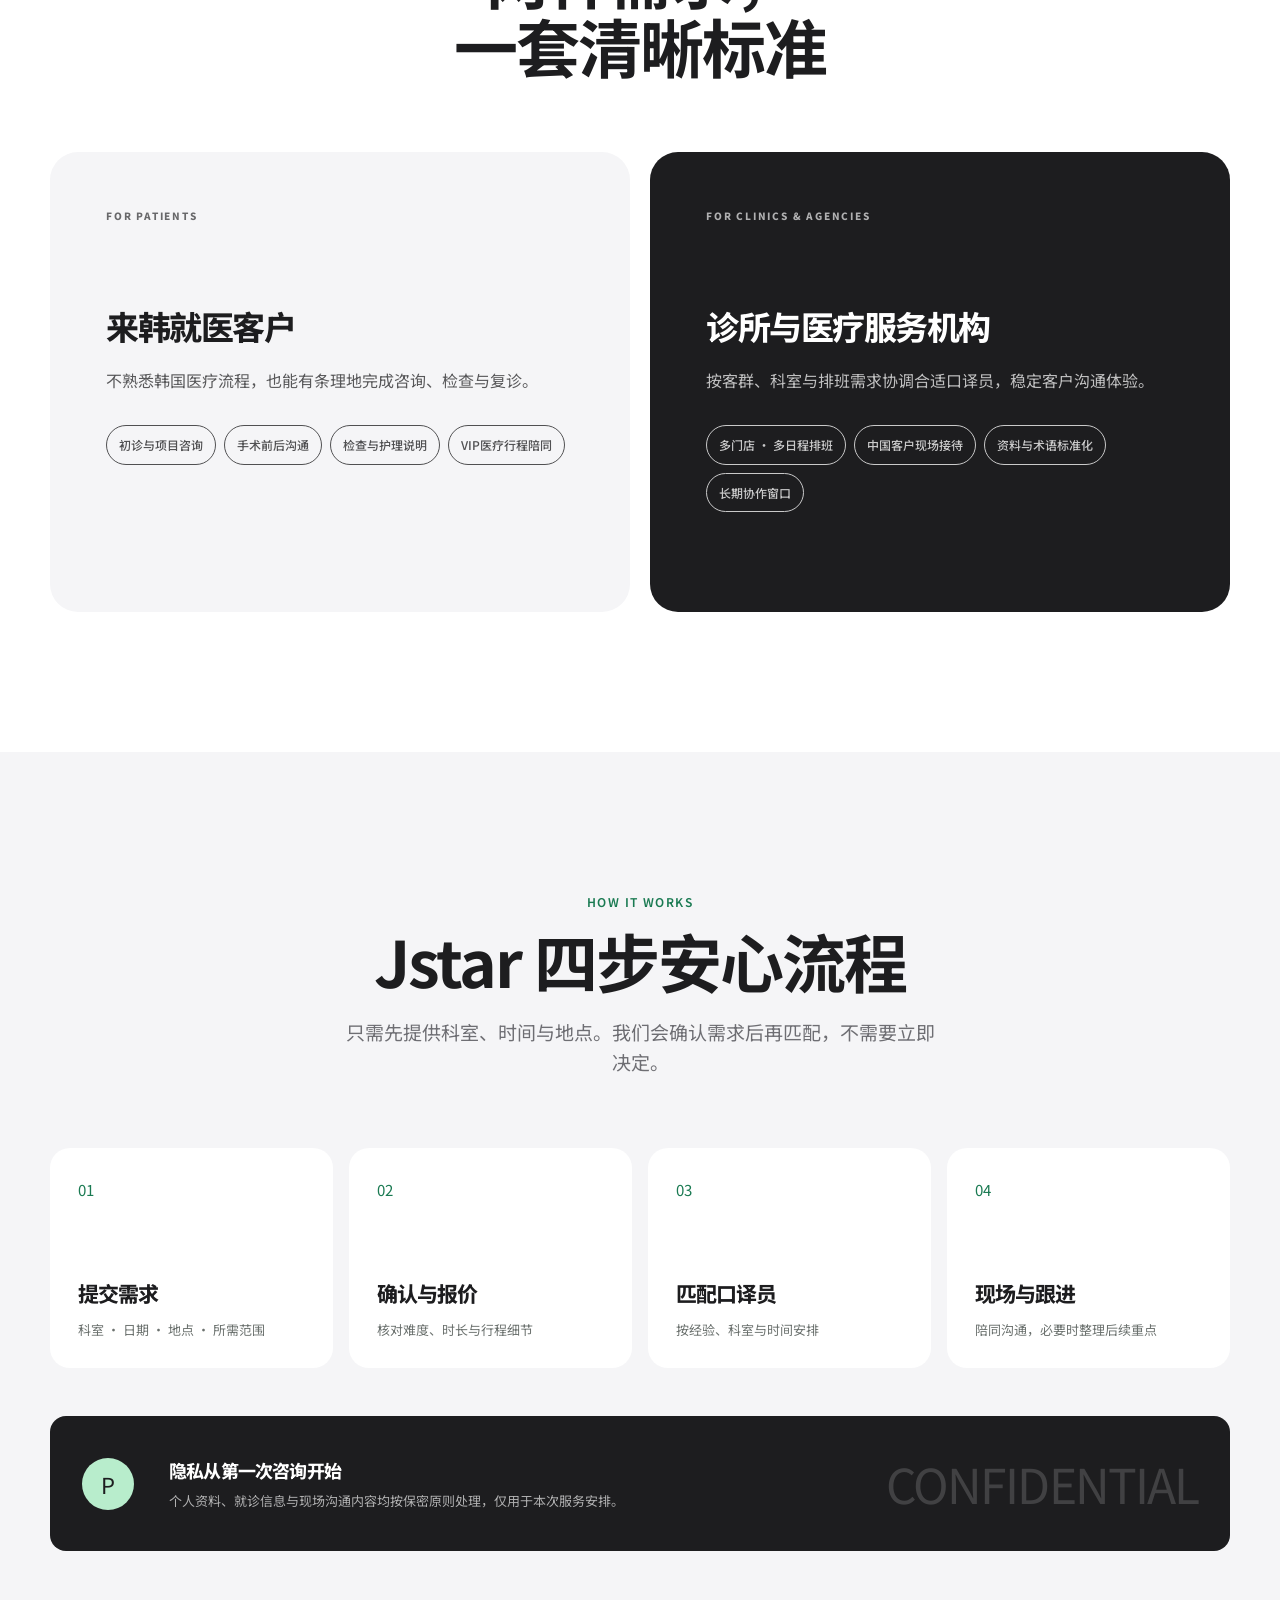
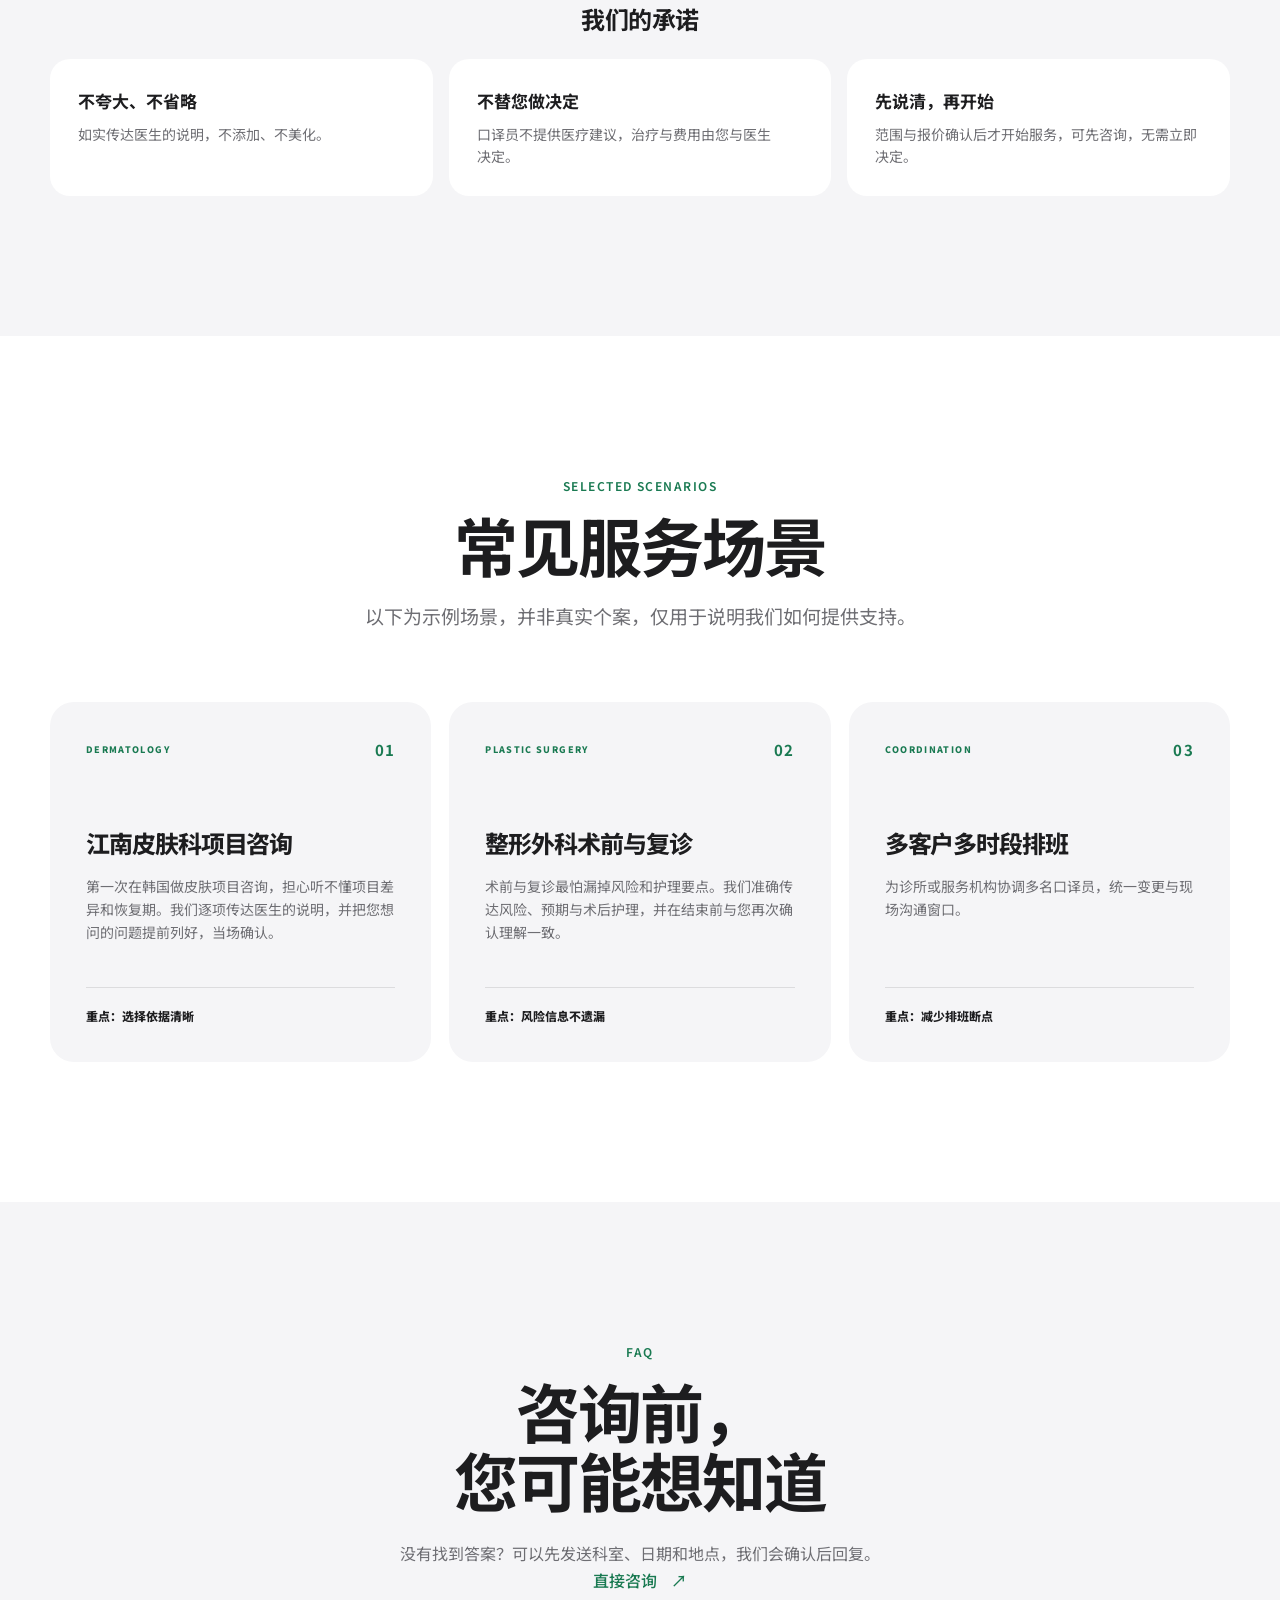
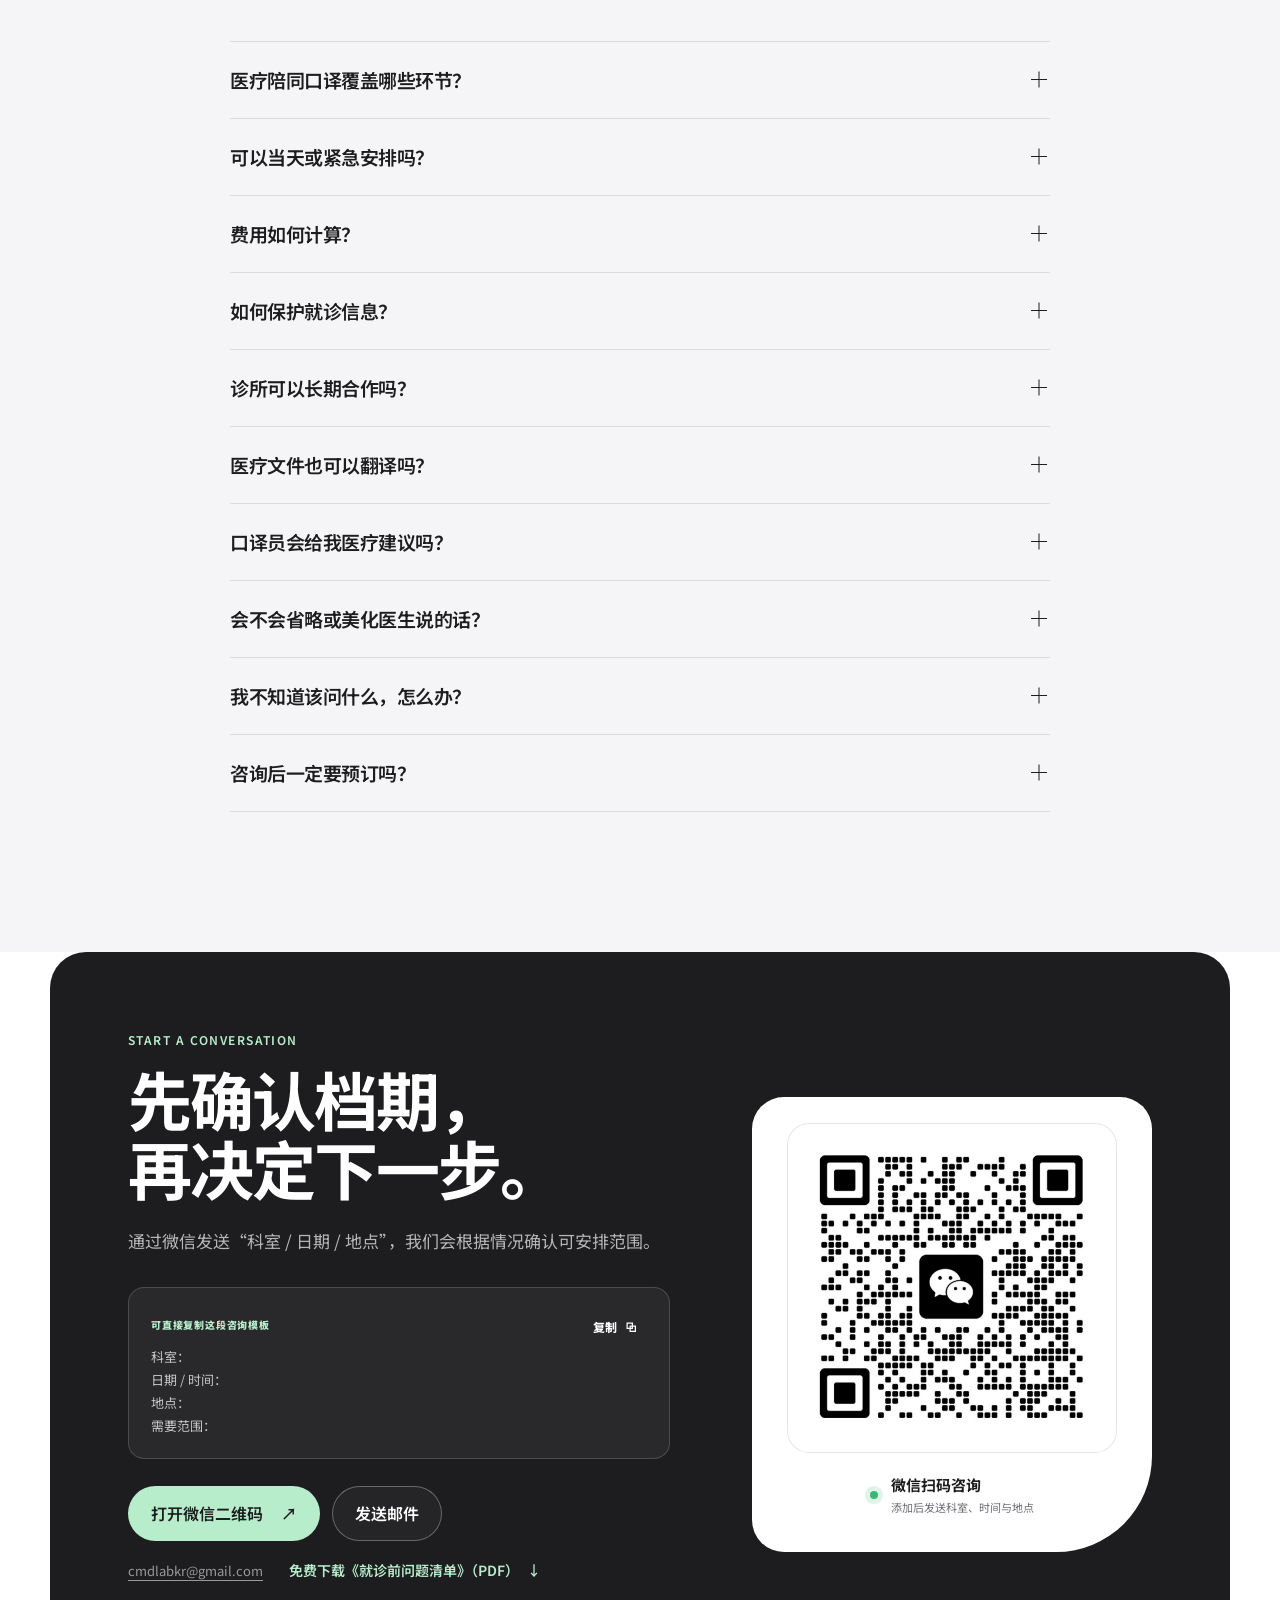
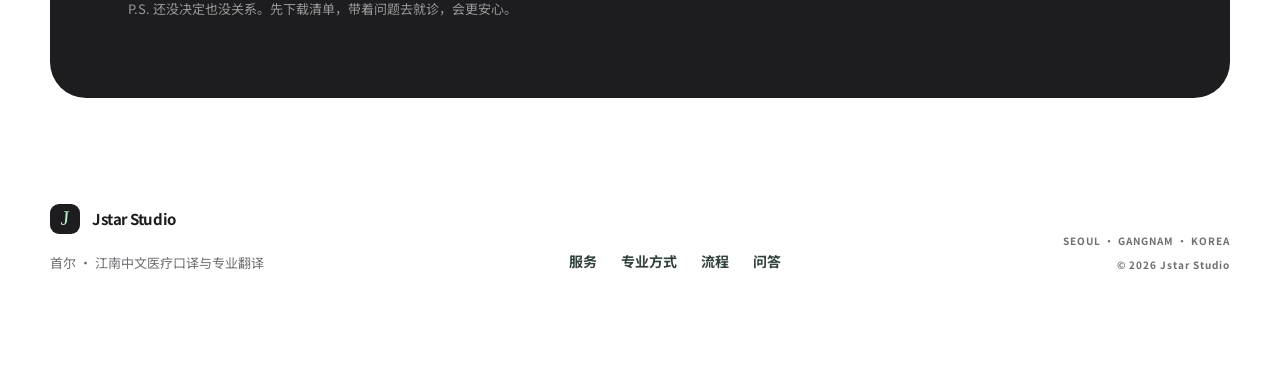
==== commit fd69c97e: "feat: hero v2 (question lead, 3-step strip, checklist CTA) in zh/ko/en Co-Authored-By: Claude Sonnet" ====
--- a/index.html
+++ b/index.html
@@ -86,15 +86,20 @@
       <div class="hero-backdrop" aria-hidden="true"></div>
       <div class="container hero-grid">
         <div class="hero-copy reveal">
-          <p class="eyebrow"><span></span><span data-i18n="hero.eyebrow">SEOUL · GANGNAM MEDICAL SUPPORT</span></p>
-          <h1 id="hero-title" data-i18n-html="hero.title"><span class="hero-title-line">让每一次医疗沟通，</span><em class="hero-title-line">都清楚而安心。</em></h1>
-          <p class="hero-lead" data-i18n="hero.lead">第一次在韩国就医，怕听不懂、说不清？我们在诊室陪您，准确传达医生的说明，帮您把想问的问题问清楚。</p>
+          <p class="eyebrow"><span></span><span data-i18n="hero.eyebrow">首尔江南 · 中文医疗陪同口译</span></p>
+          <h1 id="hero-title" data-i18n-html="hero.title"><span class="hero-title-line">没问清、没听清，</span><em class="hero-title-line">不必带着担心回国。</em></h1>
+          <p class="hero-lead" data-i18n="hero.lead">想问的没问完，听到的说明拿不准——有过这样的经历吧？</p>
+          <ul class="hero-steps">
+            <li><b data-i18n="hero.step1.label">就诊前</b><span data-i18n="hero.step1.text">一起整理要问的问题</span></li>
+            <li><b data-i18n="hero.step2.label">就诊中</b><span data-i18n="hero.step2.text">准确传达医生的说明</span></li>
+            <li><b data-i18n="hero.step3.label">结束前</b><span data-i18n="hero.step3.text">再次确认您的理解</span></li>
+          </ul>
           <div class="hero-actions">
             <button class="button button--primary" type="button" data-open-wechat><span data-i18n="hero.primary">确认口译档期</span><span aria-hidden="true">↗</span></button>
-            <a class="text-link" href="#services"><span data-i18n="hero.secondary">查看服务范围</span><span aria-hidden="true">↓</span></a>
+            <a class="text-link" href="assets/checklist-zh.pdf" download data-i18n-href="hero.secondaryHref"><span data-i18n="hero.secondary">下载就诊前问题清单</span><span aria-hidden="true">↓</span></a>
           </div>
           <div class="hero-reassurance" aria-label="Key benefits">
-            <span><i></i><span data-i18n="hero.point1">中文 · 韩文现场支持</span></span>
+            <span><i></i><span data-i18n="hero.point1">不夸大、不省略</span></span>
             <span><i></i><span data-i18n="hero.point2">就诊信息严格保密</span></span>
           </div>
         </div>
--- a/styles.css
+++ b/styles.css
@@ -1118,3 +1118,15 @@
 .contact-checklist:hover { text-decoration: underline; text-underline-offset: 4px; }
 .contact-copy > p.contact-ps:not(.section-kicker) { margin: 16px 0 0; max-width: 520px; color: rgba(255,255,255,.55); font-size: 13px; }
 @media (max-width: 620px) { .contact-checklist { display: flex; margin: 16px 0 0; } }
+
+/* ---- Hero v2: short question lead + 3-step strip ---- */
+.hero-lead { max-width: 640px; margin: 0 auto 28px; color: var(--text); font-size: clamp(19px, 2.2vw, 24px); font-weight: 600; line-height: 1.4; letter-spacing: -.02em; }
+.hero-steps { display: grid; grid-template-columns: repeat(3, 1fr); gap: 0; max-width: 760px; margin: 0 auto 36px; padding: 0; list-style: none; text-align: left; }
+.hero-steps li { display: grid; gap: 4px; padding: 4px 24px; border-left: 1px solid var(--line); }
+.hero-steps li:first-child { border-left: 0; }
+.hero-steps b { color: var(--clay); font-size: 13px; font-weight: 700; }
+.hero-steps span { color: var(--text); font-size: 15px; font-weight: 500; line-height: 1.45; word-break: keep-all; }
+@media (max-width: 620px) {
+  .hero-steps { grid-template-columns: 1fr; gap: 14px; max-width: 360px; }
+  .hero-steps li { grid-template-columns: 76px 1fr; align-items: baseline; padding: 0; border-left: 0; }
+}
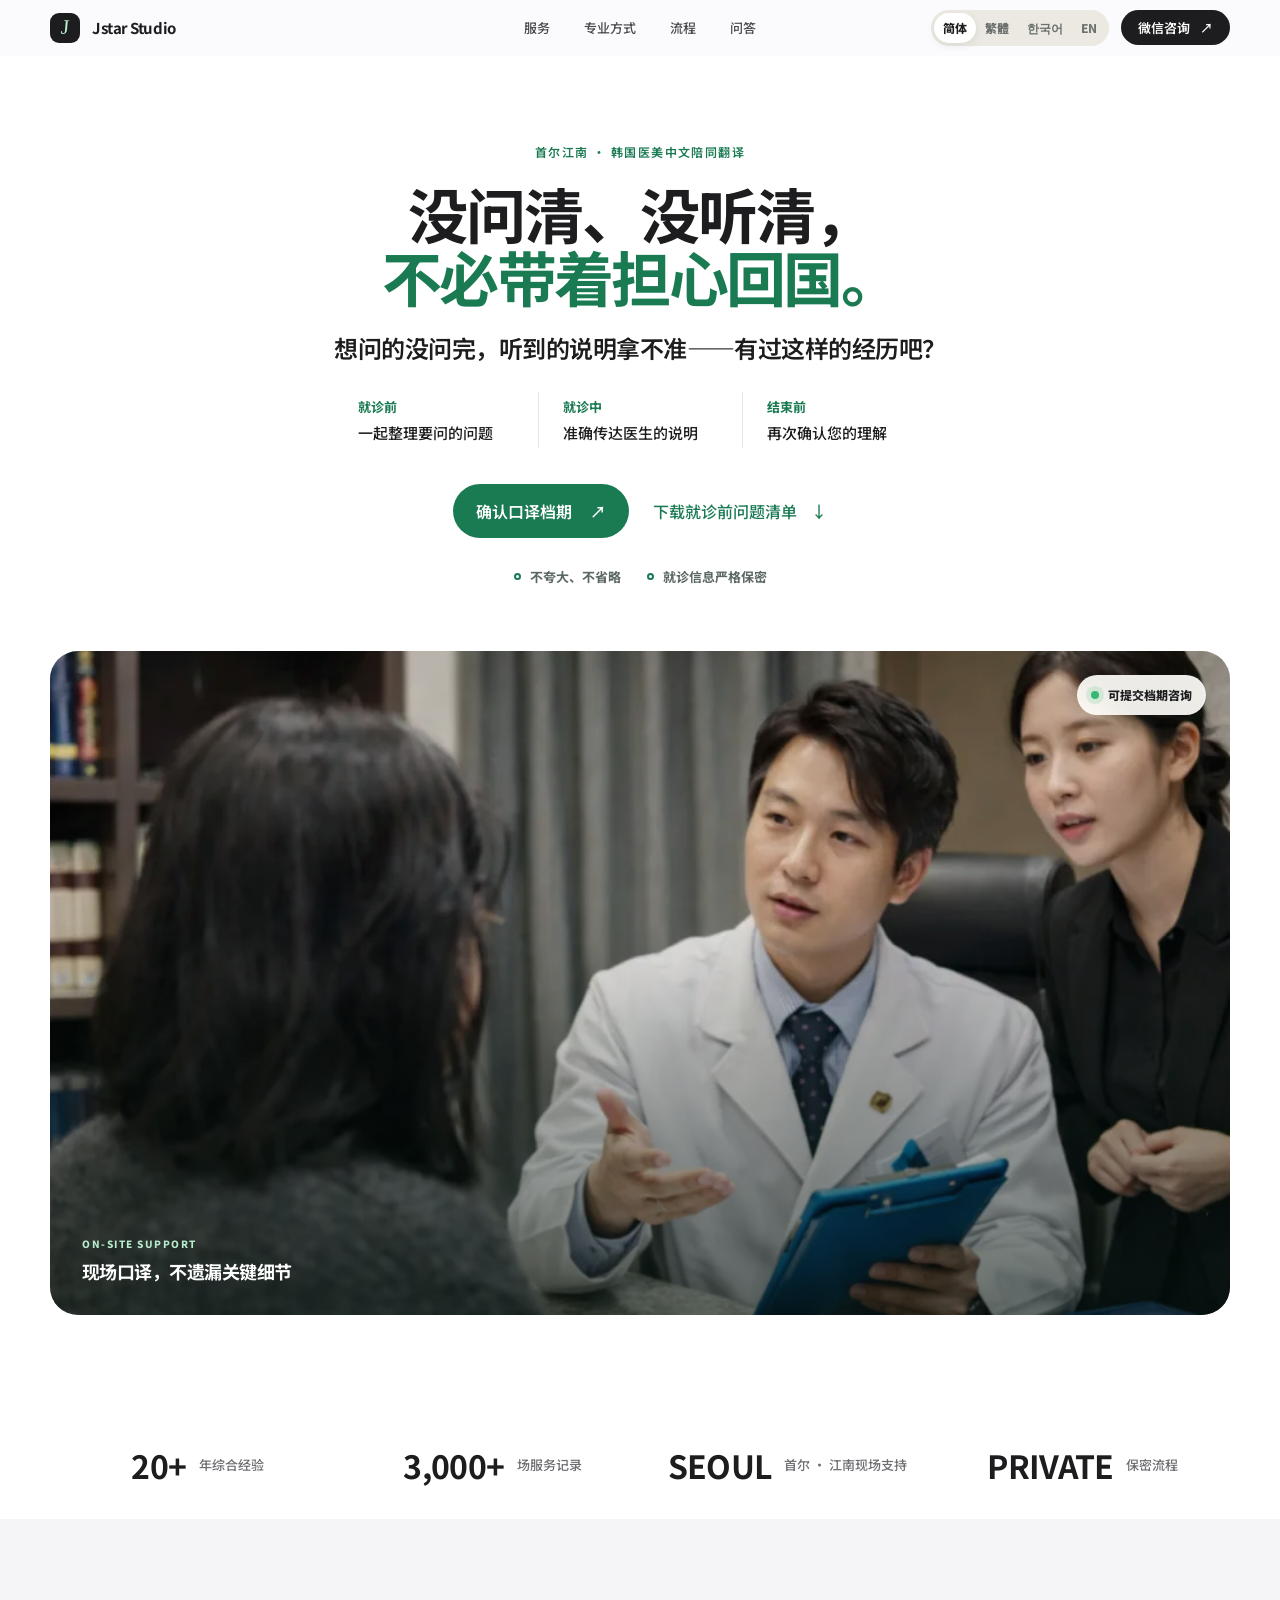
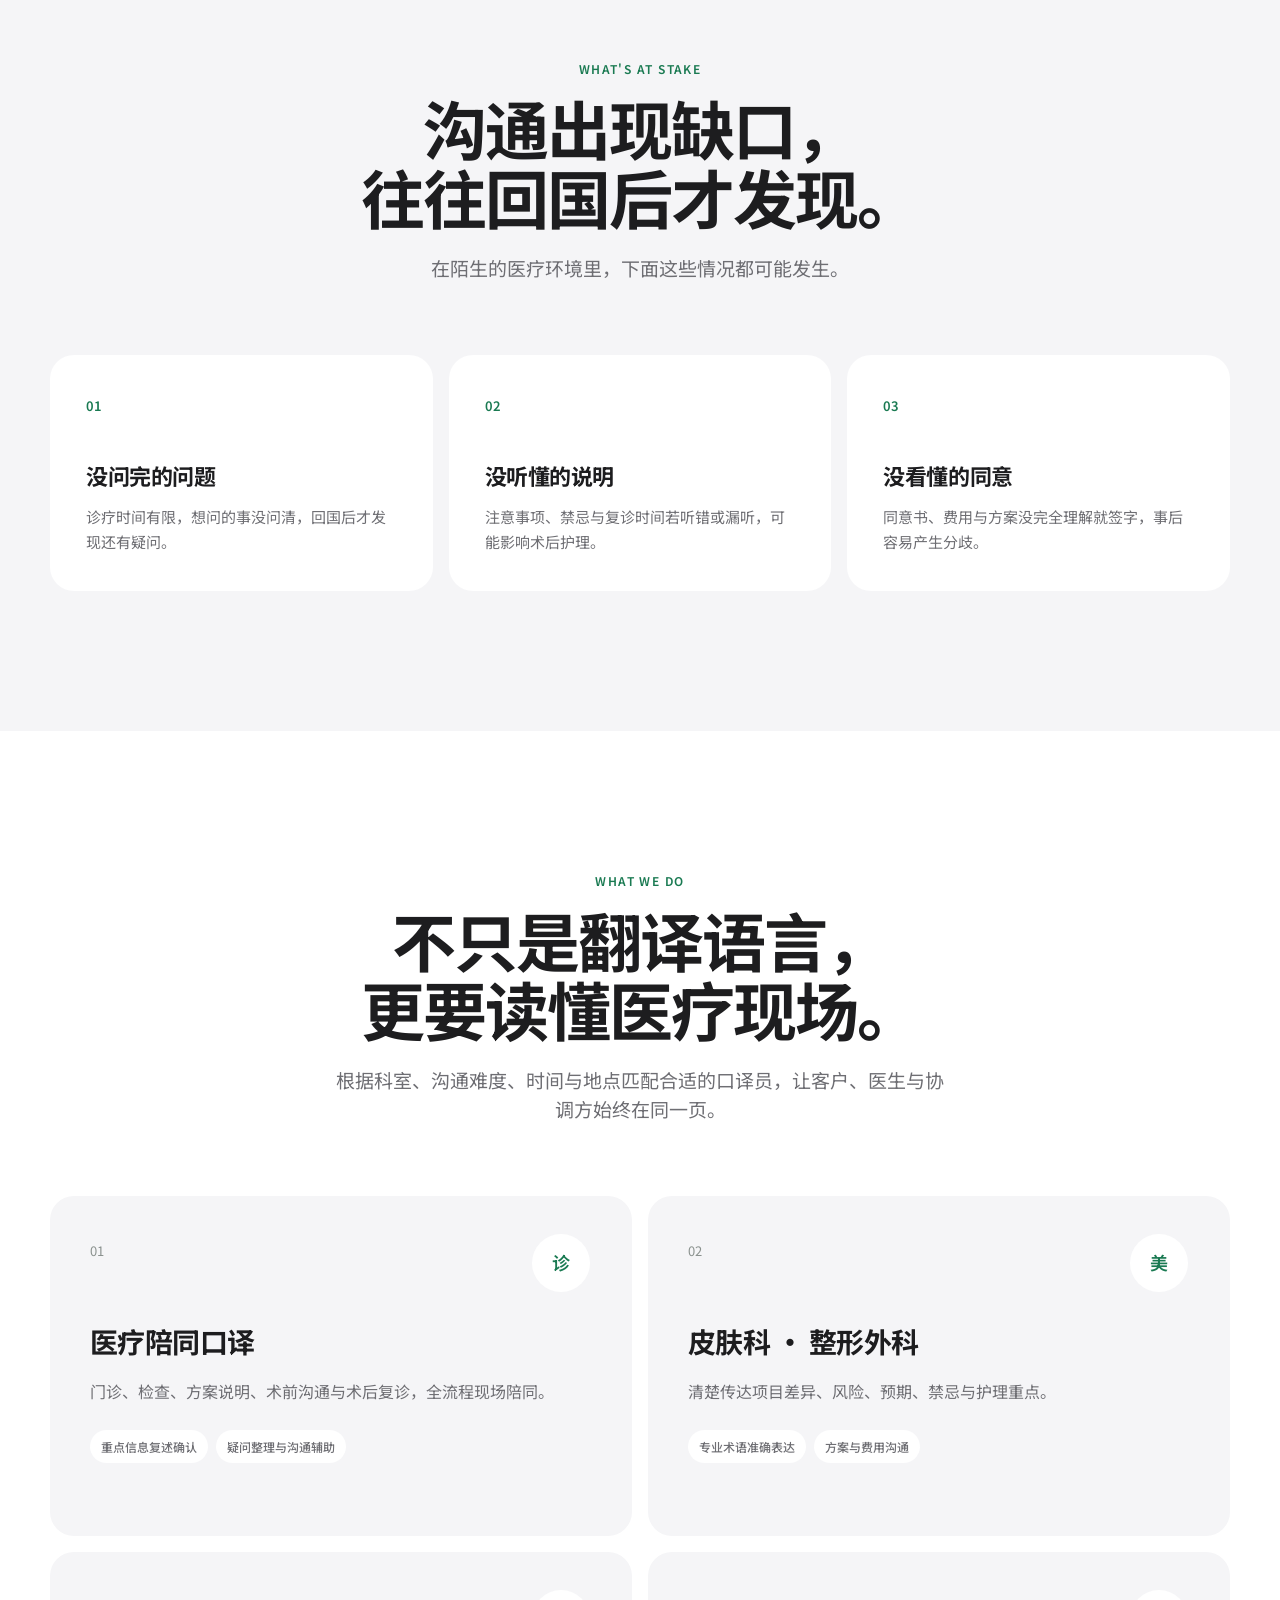
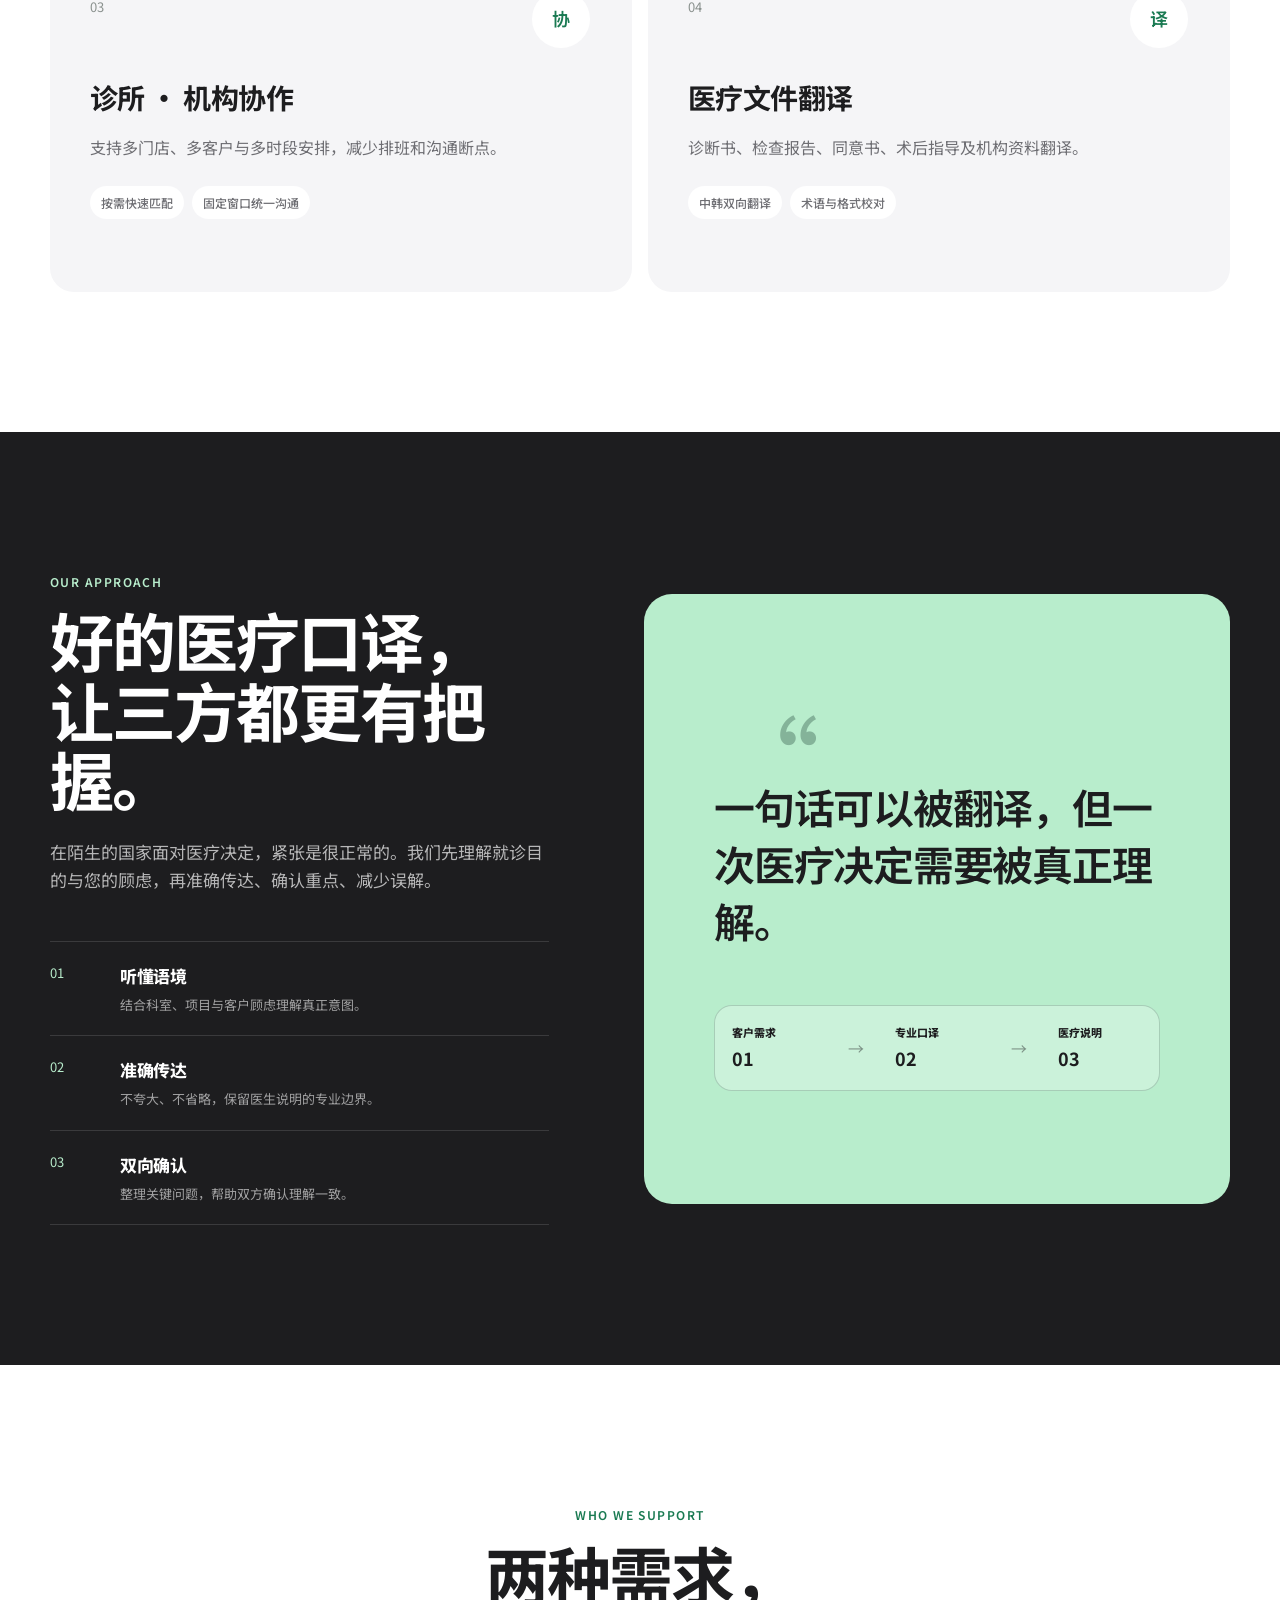
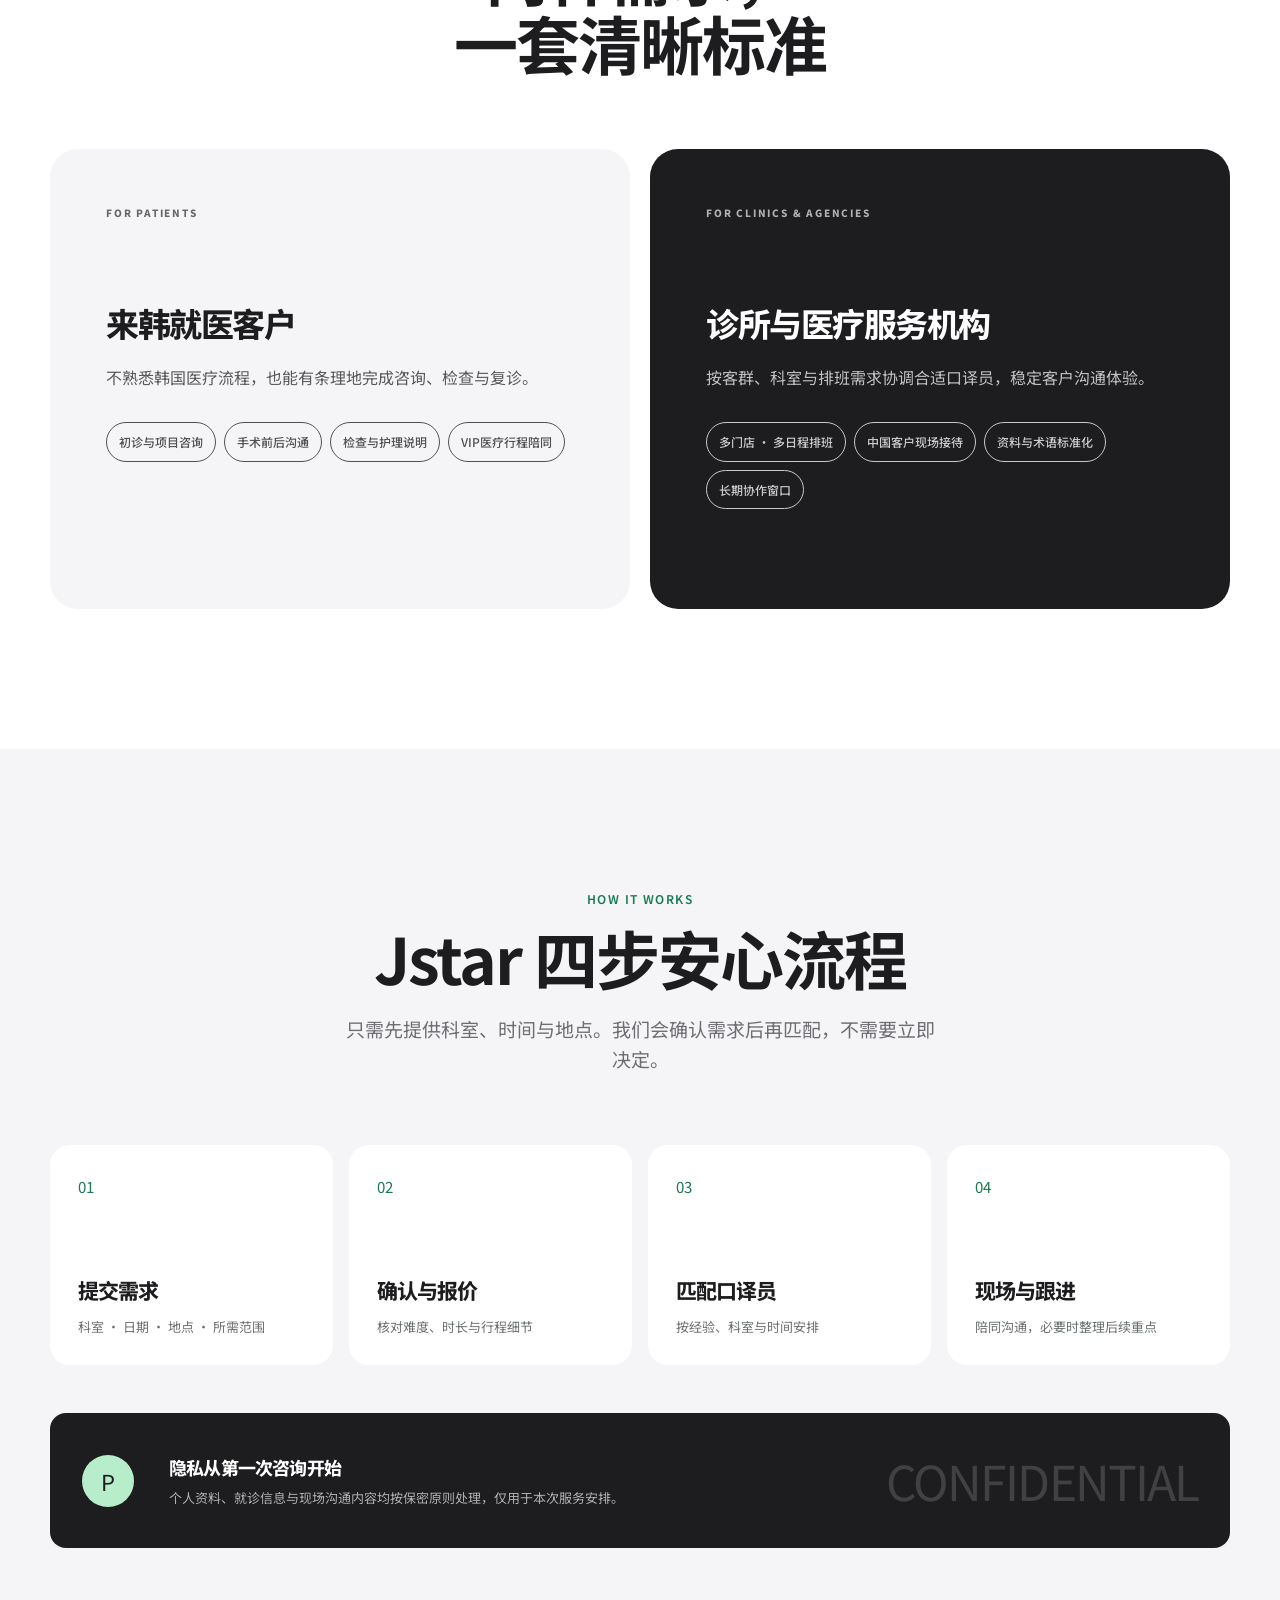
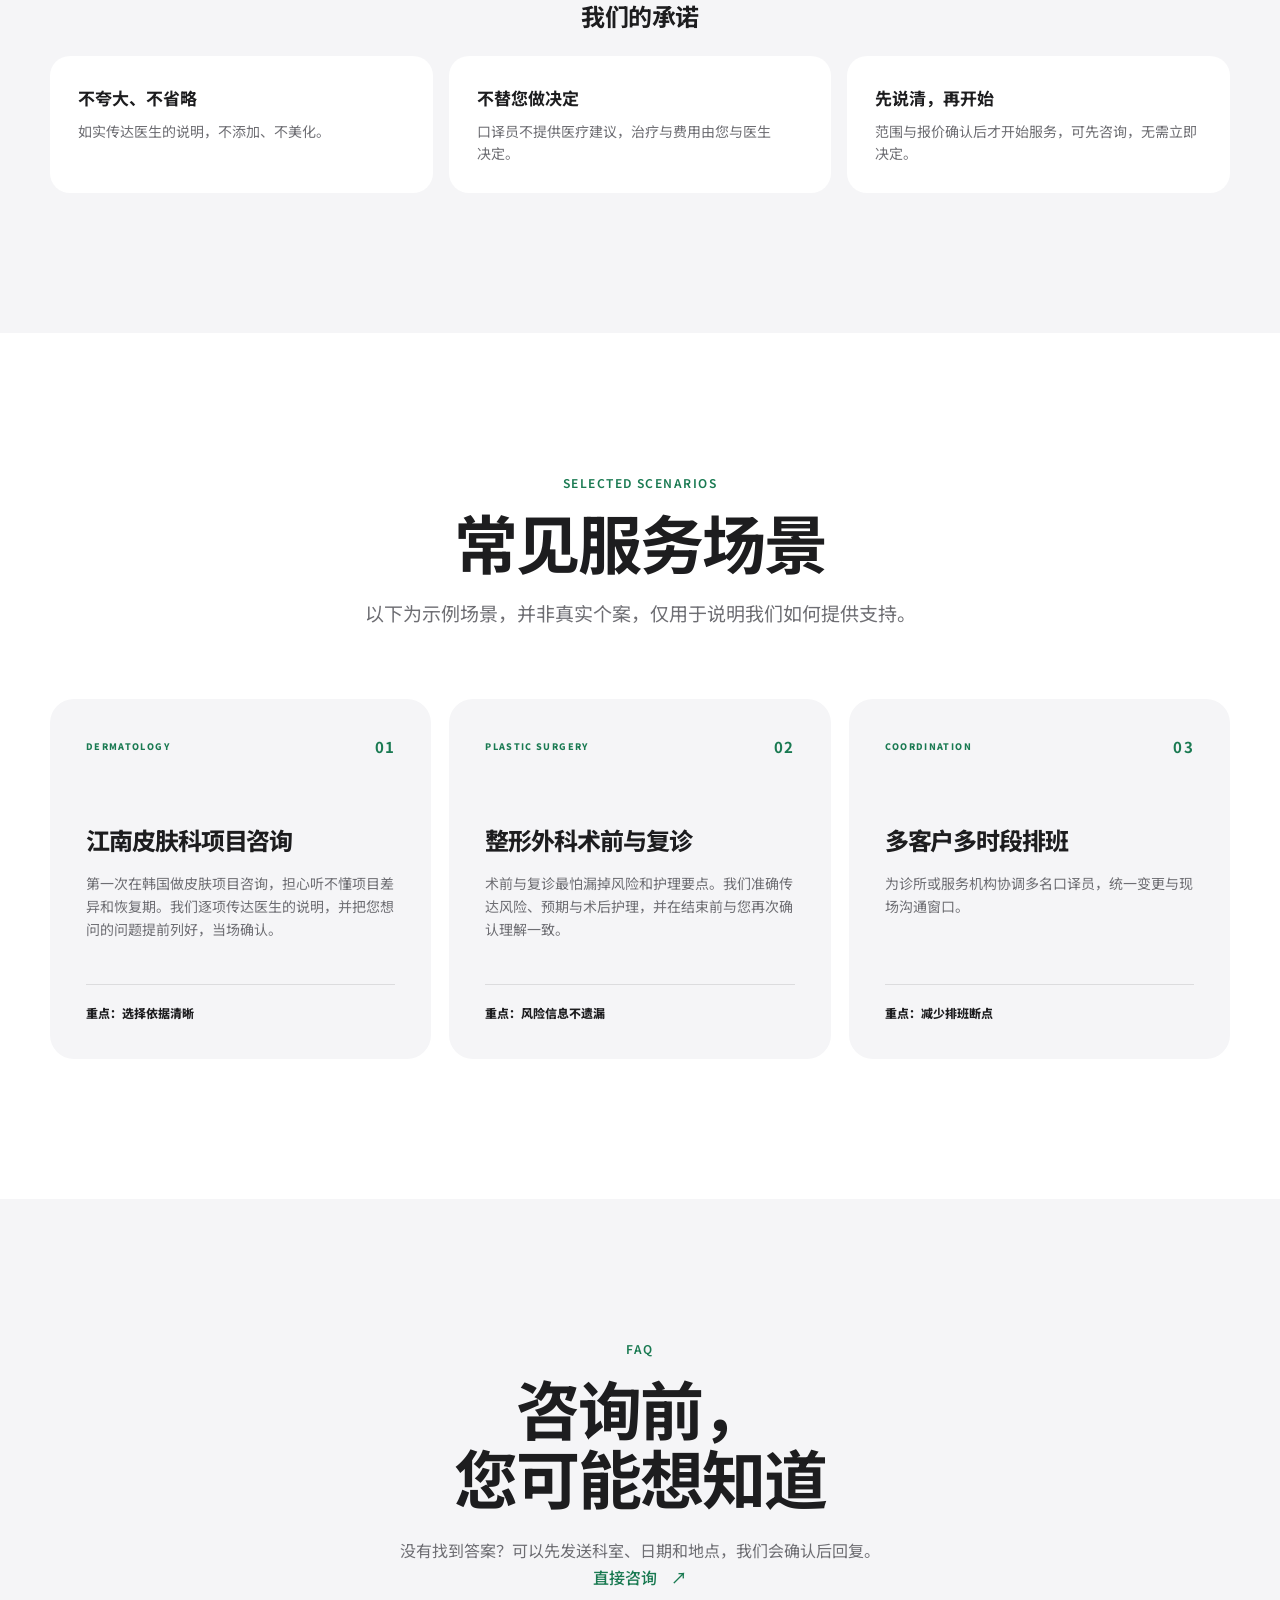
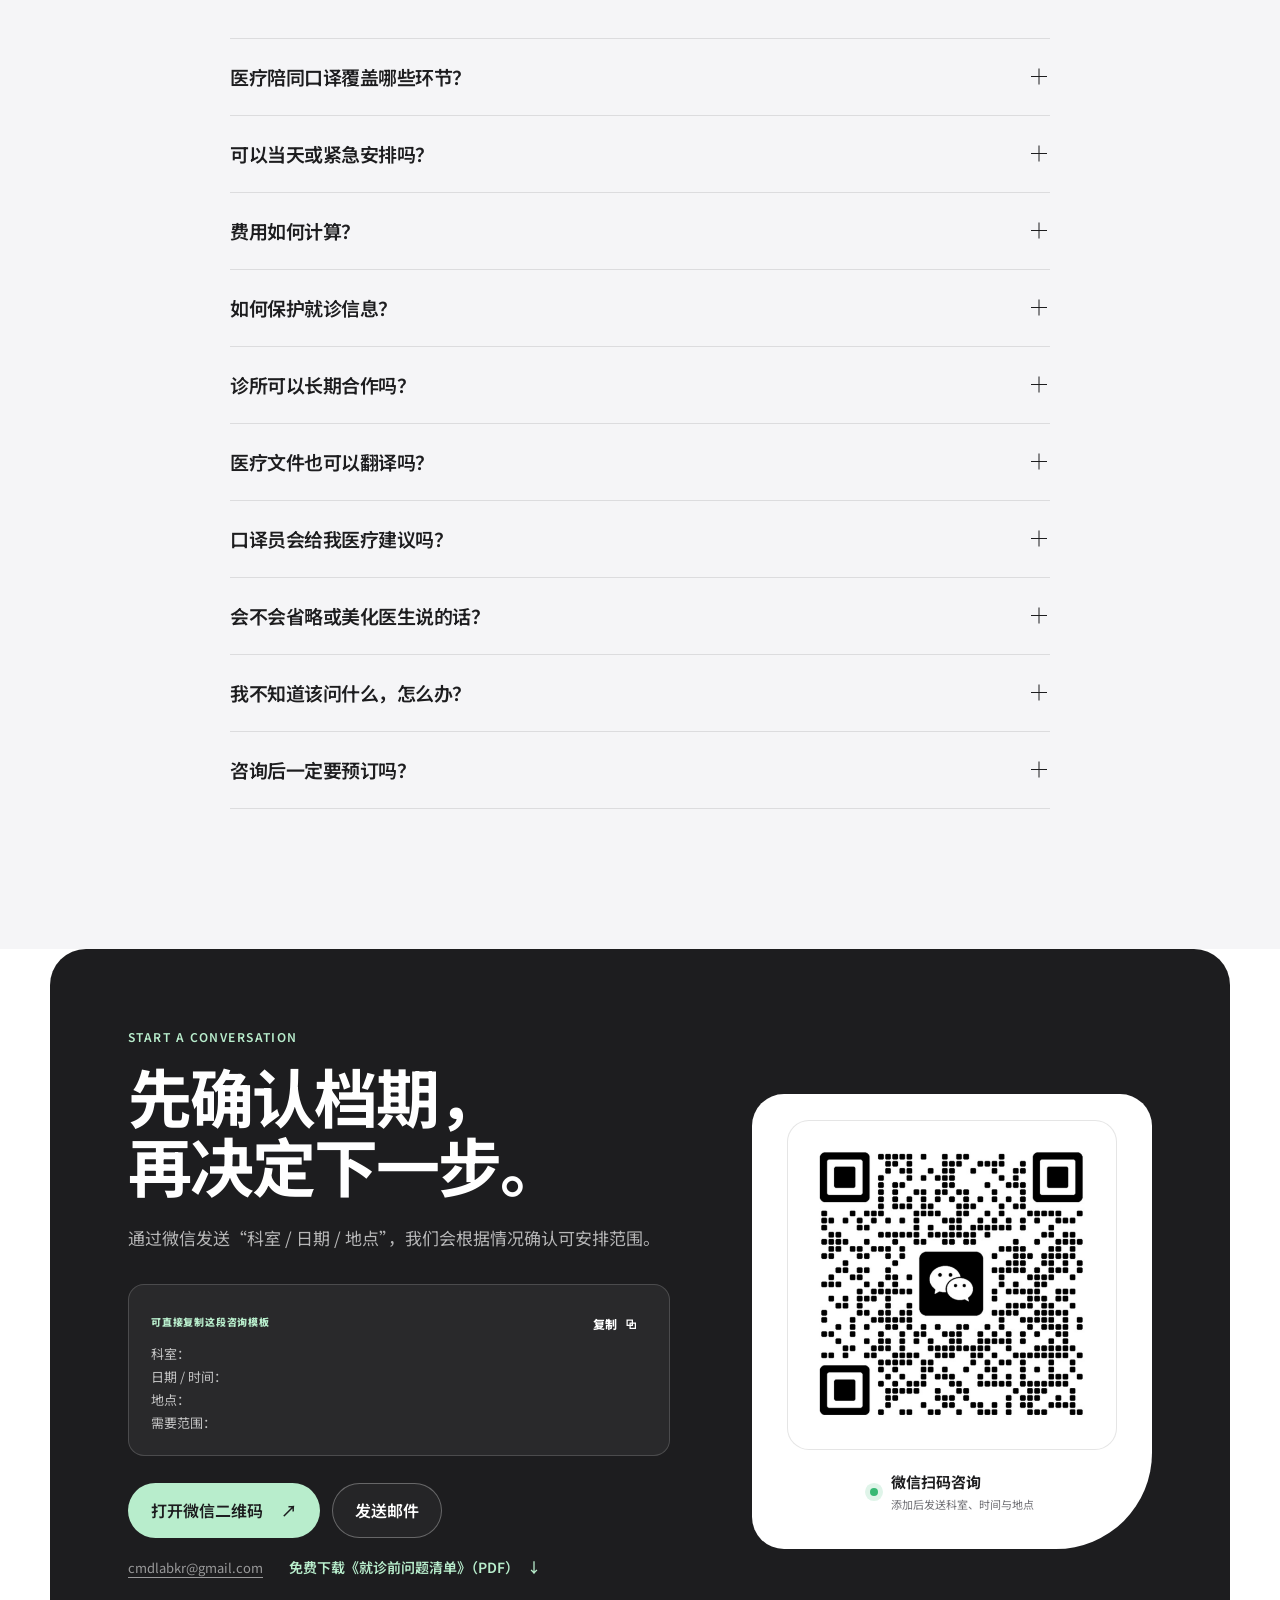
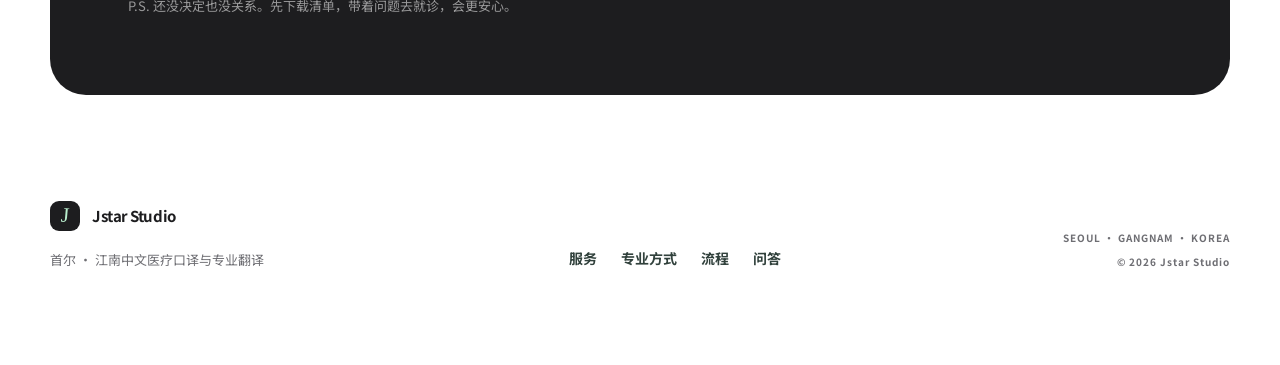
==== commit 7bd50d8d: "feat: split site into 4 language URLs with per-language SEO and Korean call/SMS CTAs - /, /zh-tw/, /" ====
--- a/index.html
+++ b/index.html
@@ -1,48 +1,71 @@
 <!doctype html>
-<html lang="zh-CN">
+<html lang="zh-CN" data-base="">
 <head>
   <meta charset="utf-8" />
   <meta name="viewport" content="width=device-width, initial-scale=1" />
   <meta name="theme-color" content="#fbfbfd" />
   <link rel="icon" href="data:image/svg+xml,%3Csvg xmlns=%27http://www.w3.org/2000/svg%27 viewBox=%270 0 32 32%27%3E%3Crect width=%2732%27 height=%2732%27 rx=%277%27 fill=%27%231d1d1f%27/%3E%3Ctext x=%2716%27 y=%2723%27 font-size=%2720%27 font-family=%27Georgia,serif%27 font-style=%27italic%27 text-anchor=%27middle%27 fill=%27%23b8edcc%27%3EJ%3C/text%3E%3C/svg%3E" />
-  <title>Jstar Studio | 首尔·江南中文医疗陪同口译</title>
-  <meta name="description" content="为来韩就医客户、江南诊所与医疗服务机构提供中文医疗陪同口译、术前术后沟通、文件翻译与多日程协调。快速匹配，严格保密。" />
+  <title>韩国医美翻译·医院中文陪同口译 | 首尔江南 - Jstar Studio</title>
+  <meta name="description" content="来韩国做医美、看皮肤科或整形咨询？首尔江南中文医疗陪同翻译，从初诊、术前术后沟通到诊断书翻译全程支持。按科室和日期快速匹配，严格保密。" />
   <link rel="canonical" href="https://coorocket.github.io/jstars/" />
+  <link rel="alternate" hreflang="zh-CN" href="https://coorocket.github.io/jstars/" />
+  <link rel="alternate" hreflang="zh-TW" href="https://coorocket.github.io/jstars/zh-tw/" />
+  <link rel="alternate" hreflang="zh-HK" href="https://coorocket.github.io/jstars/zh-tw/" />
+  <link rel="alternate" hreflang="ko" href="https://coorocket.github.io/jstars/ko/" />
+  <link rel="alternate" hreflang="en" href="https://coorocket.github.io/jstars/en/" />
+  <link rel="alternate" hreflang="x-default" href="https://coorocket.github.io/jstars/en/" />
 
   <meta property="og:type" content="website" />
   <meta property="og:site_name" content="Jstar Studio" />
-  <meta property="og:title" content="让每一次医疗沟通，都清楚而安心" />
-  <meta property="og:description" content="首尔·江南中文医疗陪同口译｜按科室与行程快速匹配，严格保密。" />
+  <meta property="og:locale" content="zh_CN" />
+  <meta property="og:title" content="韩国医美翻译·医院中文陪同口译 | 首尔江南 - Jstar Studio" />
+  <meta property="og:description" content="来韩国做医美、看皮肤科或整形咨询？首尔江南中文医疗陪同翻译，从初诊、术前术后沟通到诊断书翻译全程支持。按科室和日期快速匹配，严格保密。" />
   <meta property="og:url" content="https://coorocket.github.io/jstars/" />
   <meta property="og:image" content="https://coorocket.github.io/jstars/assets/og.jpg" />
   <meta property="og:image:width" content="1536" />
   <meta property="og:image:height" content="1024" />
 
   <meta name="twitter:card" content="summary_large_image" />
-  <meta name="twitter:title" content="让每一次医疗沟通，都清楚而安心" />
-  <meta name="twitter:description" content="首尔·江南中文医疗陪同口译｜按科室与行程快速匹配，严格保密。" />
+  <meta name="twitter:title" content="韩国医美翻译·医院中文陪同口译 | 首尔江南 - Jstar Studio" />
+  <meta name="twitter:description" content="来韩国做医美、看皮肤科或整形咨询？首尔江南中文医疗陪同翻译，从初诊、术前术后沟通到诊断书翻译全程支持。按科室和日期快速匹配，严格保密。" />
   <meta name="twitter:image" content="https://coorocket.github.io/jstars/assets/og.jpg" />
 
+  <script type="application/ld+json">
+    {
+      "@context": "https://schema.org",
+      "@type": [
+        "ProfessionalService",
+        "LocalBusiness"
+      ],
+      "name": "Jstar Studio",
+      "url": "https://coorocket.github.io/jstars/",
+      "image": "https://coorocket.github.io/jstars/assets/translation.webp",
+      "description": "来韩国做医美、看皮肤科或整形咨询？首尔江南中文医疗陪同翻译，从初诊、术前术后沟通到诊断书翻译全程支持。按科室和日期快速匹配，严格保密。",
+      "inLanguage": "zh-CN",
+      "email": "cmdlabkr@gmail.com",
+      "areaServed": [
+        "Seoul",
+        "Gangnam-gu",
+        "South Korea"
+      ],
+      "knowsLanguage": [
+        "zh-CN",
+        "ko"
+      ],
+      "serviceType": [
+        "Chinese medical interpretation",
+        "Medical escort interpretation",
+        "Medical translation",
+        "Clinic interpretation coordination"
+      ]
+    }
+  </script>
   <link rel="preload" href="assets/translation.webp" as="image" type="image/webp" fetchpriority="high" />
   <link rel="preconnect" href="https://fonts.googleapis.com" />
   <link rel="preconnect" href="https://fonts.gstatic.com" crossorigin />
-  <link rel="stylesheet" href="https://fonts.googleapis.com/css2?family=Noto+Sans+KR:wght@400;500;600;700;800&amp;family=Noto+Sans+SC:wght@500;600;700;800&amp;display=swap" />
-  <link rel="stylesheet" href="styles.css?v=20260818-6" />
-
-  <script type="application/ld+json">
-    {
-      "@context": "https://schema.org",
-      "@type": ["ProfessionalService", "LocalBusiness"],
-      "name": "Jstar Studio",
-      "url": "https://coorocket.github.io/jstars/",
-      "image": "https://coorocket.github.io/jstars/assets/translation.webp",
-      "description": "首尔与江南地区中文医疗陪同口译、专业翻译及医疗行程沟通支持。",
-      "email": "cmdlabkr@gmail.com",
-      "areaServed": ["Seoul", "Gangnam-gu", "South Korea"],
-      "knowsLanguage": ["zh-CN", "ko"],
-      "serviceType": ["Chinese medical interpretation", "Medical escort interpretation", "Medical translation", "Clinic interpretation coordination"]
-    }
-  </script>
+  <link rel="stylesheet" href="https://fonts.googleapis.com/css2?family=Noto+Sans+KR:wght@400;500;600;700;800&amp;family=Noto+Sans+SC:wght@500;600;700;800&amp;family=Noto+Sans+TC:wght@500;600;700;800&amp;display=swap" />
+  <link rel="stylesheet" href="styles.css?v=20261014-1" />
+
 </head>
 <body>
   <a class="skip-link" href="#main" data-i18n="a11y.skip">跳到主要内容</a>
@@ -54,7 +77,7 @@
         <span class="brand-copy"><strong>Jstar Studio</strong><small>MEDICAL INTERPRETATION</small></span>
       </a>
 
-      <button class="menu-toggle" id="menuToggle" type="button" aria-expanded="false" aria-controls="primaryNav" data-i18n-aria="a11y.openMenu">
+      <button class="menu-toggle" id="menuToggle" type="button" aria-expanded="false" aria-controls="primaryNav" data-i18n-aria="a11y.openMenu" aria-label="打开菜单">
         <span></span><span></span>
       </button>
 
@@ -64,17 +87,19 @@
         <a href="#process" data-i18n="nav.process">流程</a>
         <a href="#faq" data-i18n="nav.faq">问答</a>
         <div class="mobile-language" role="group" aria-label="Language">
-          <button class="lang-button is-active" type="button" data-lang="zh-CN" aria-pressed="true">中文</button>
-          <button class="lang-button" type="button" data-lang="ko" aria-pressed="false">한국어</button>
-          <button class="lang-button" type="button" data-lang="en" aria-pressed="false">English</button>
+          <a class="lang-button is-active" href="./" hreflang="zh-CN" lang="zh-CN" data-lang="zh-CN" aria-current="true">简体</a>
+          <a class="lang-button" href="./zh-tw/" hreflang="zh-TW" lang="zh-TW" data-lang="zh-TW">繁體</a>
+          <a class="lang-button" href="./ko/" hreflang="ko" lang="ko" data-lang="ko">한국어</a>
+          <a class="lang-button" href="./en/" hreflang="en" lang="en" data-lang="en">English</a>
         </div>
       </nav>
 
       <div class="nav-actions">
         <div class="language-switch" role="group" aria-label="Language">
-          <button class="lang-button is-active" type="button" data-lang="zh-CN" aria-pressed="true">中</button>
-          <button class="lang-button" type="button" data-lang="ko" aria-pressed="false">한</button>
-          <button class="lang-button" type="button" data-lang="en" aria-pressed="false">EN</button>
+          <a class="lang-button is-active" href="./" hreflang="zh-CN" lang="zh-CN" data-lang="zh-CN" aria-current="true">简体</a>
+          <a class="lang-button" href="./zh-tw/" hreflang="zh-TW" lang="zh-TW" data-lang="zh-TW">繁體</a>
+          <a class="lang-button" href="./ko/" hreflang="ko" lang="ko" data-lang="ko">한국어</a>
+          <a class="lang-button" href="./en/" hreflang="en" lang="en" data-lang="en">EN</a>
         </div>
         <button class="button button--dark button--small" type="button" data-open-wechat><span data-i18n="nav.contact">微信咨询</span><span aria-hidden="true">↗</span></button>
       </div>
@@ -86,8 +111,8 @@
       <div class="hero-backdrop" aria-hidden="true"></div>
       <div class="container hero-grid">
         <div class="hero-copy reveal">
-          <p class="eyebrow"><span></span><span data-i18n="hero.eyebrow">首尔江南 · 中文医疗陪同口译</span></p>
-          <h1 id="hero-title" data-i18n-html="hero.title"><span class="hero-title-line">没问清、没听清，</span><em class="hero-title-line">不必带着担心回国。</em></h1>
+          <h1 class="eyebrow"><span></span><span data-i18n="hero.eyebrow">首尔江南 · 韩国医美中文陪同翻译</span></h1>
+          <p class="hero-title" id="hero-title" data-i18n-html="hero.title"><span class="hero-title-line">没问清、没听清，</span><em class="hero-title-line">不必带着担心回国。</em></p>
           <p class="hero-lead" data-i18n="hero.lead">想问的没问完，听到的说明拿不准——有过这样的经历吧？</p>
           <ul class="hero-steps">
             <li><b data-i18n="hero.step1.label">就诊前</b><span data-i18n="hero.step1.text">一起整理要问的问题</span></li>
@@ -202,7 +227,7 @@
             <ul><li data-i18n="audience.patient.li1">初诊与项目咨询</li><li data-i18n="audience.patient.li2">手术前后沟通</li><li data-i18n="audience.patient.li3">检查与护理说明</li><li data-i18n="audience.patient.li4">VIP医疗行程陪同</li></ul>
           </article>
           <article class="audience-card audience-card--business reveal">
-            <p class="audience-label" data-i18n="audience.business.label">FOR CLINICS & AGENCIES</p><h3 data-i18n="audience.business.title">诊所与医疗服务机构</h3>
+            <p class="audience-label" data-i18n="audience.business.label">FOR CLINICS &amp; AGENCIES</p><h3 data-i18n="audience.business.title">诊所与医疗服务机构</h3>
             <p data-i18n="audience.business.body">按客群、科室与排班需求协调合适口译员，稳定客户沟通体验。</p>
             <ul><li data-i18n="audience.business.li1">多门店 · 多日程排班</li><li data-i18n="audience.business.li2">中国客户现场接待</li><li data-i18n="audience.business.li3">资料与术语标准化</li><li data-i18n="audience.business.li4">长期协作窗口</li></ul>
           </article>
@@ -310,7 +335,7 @@
   <div class="modal" id="wechatModal" aria-hidden="true">
     <div class="modal-backdrop" data-close-wechat></div>
     <div class="modal-dialog" role="dialog" aria-modal="true" aria-labelledby="wechat-title" tabindex="-1">
-      <button class="modal-close" type="button" data-close-wechat data-i18n-aria="a11y.closeModal"><span></span><span></span></button>
+      <button class="modal-close" type="button" data-close-wechat data-i18n-aria="a11y.closeModal" aria-label="关闭微信二维码"><span></span><span></span></button>
       <p class="section-kicker" data-i18n="modal.kicker">WECHAT CONSULTATION</p><h2 id="wechat-title" data-i18n="modal.title">扫码添加微信</h2><p data-i18n="modal.lead">发送科室、日期与地点，我们会确认档期与服务范围。</p>
       <div class="modal-qr"><img src="assets/jstarstudio-wechat-qr.png" alt="Jstar Studio 微信二维码" data-i18n-alt="contact.qrAlt" width="1060" height="1060" /></div>
       <div class="modal-tip"><span class="signal" aria-hidden="true"></span><span data-i18n="modal.tip">可先咨询，无需立即决定</span></div>
@@ -319,6 +344,6 @@
   </div>
 
   <div class="toast" id="toast" role="status" aria-live="polite" data-i18n="toast.copied">咨询模板已复制</div>
-  <script src="app.js?v=20260818-4" defer></script>
+  <script src="app.js?v=20261014-1" defer></script>
 </body>
 </html>
--- a/styles.css
+++ b/styles.css
@@ -291,7 +291,7 @@
 
 .eyebrow > span:first-child { width: 28px; height: 1px; background: currentColor; }
 
-.hero h1 {
+.hero .hero-title {
   max-width: 670px;
   margin-bottom: 27px;
   color: var(--ink);
@@ -303,32 +303,32 @@
 .audience-title-line,
 .contact-title-line { display: block; }
 
-html:is([lang="zh-CN"], [lang="ko"]) .hero-title-line,
+html:is([lang="zh-CN"], [lang="zh-TW"], [lang="ko"]) .hero-title-line,
 html[lang="ko"] .audience-title-line,
 html[lang="ko"] .contact-title-line { white-space: nowrap; }
 
-.hero h1 em { color: var(--clay); font-family: Georgia, "Noto Serif SC", serif; font-weight: 500; font-style: italic; letter-spacing: -.06em; }
-
-html[lang="zh-CN"] .hero h1 em {
+.hero .hero-title em { color: var(--clay); font-family: Georgia, "Noto Serif SC", serif; font-weight: 500; font-style: italic; letter-spacing: -.06em; }
+
+html:is([lang="zh-CN"], [lang="zh-TW"]) .hero .hero-title em {
   font-family: "Noto Sans SC", "Noto Sans CJK SC", sans-serif;
   font-weight: 700;
   font-style: normal;
   letter-spacing: -.045em;
 }
 
-html[lang="ko"] .hero h1 {
+html[lang="ko"] .hero .hero-title {
   font-size: clamp(30px, 4.6vw, 58px);
   letter-spacing: -.055em;
 }
 
-html[lang="ko"] .hero h1 em {
+html[lang="ko"] .hero .hero-title em {
   color: var(--ink);
   font-family: "Noto Sans KR", sans-serif;
   font-weight: 800;
   font-style: normal;
 }
 
-html[lang="zh-CN"] .hero h1 { font-size: clamp(30px, 4.8vw, 60px); }
+html:is([lang="zh-CN"], [lang="zh-TW"]) .hero .hero-title { font-size: clamp(30px, 4.8vw, 60px); }
 
 html[lang="ko"] #contact-title { font-size: clamp(34px, 4.2vw, 54px); }
 
@@ -827,7 +827,7 @@
 
   .nav-actions .button { display: none; }
   .hero-grid { gap: 46px; }
-  .hero h1 { font-size: clamp(50px, 6vw, 64px); }
+  .hero .hero-title { font-size: clamp(50px, 6vw, 64px); }
   .section { padding: 100px 0; }
   .approach-grid { gap: 50px; }
   .approach-visual { min-height: 560px; padding: 52px; }
@@ -866,7 +866,7 @@
   .footer-grid { grid-template-columns: 1fr 1fr; }
   .footer-meta { grid-column: 1 / -1; justify-items: start; }
 
-  html:is([lang="zh-CN"], [lang="ko"]) .hero h1 { font-size: clamp(30px, 8.8vw, 58px); }
+  html:is([lang="zh-CN"], [lang="zh-TW"], [lang="ko"]) .hero .hero-title { font-size: clamp(30px, 8.8vw, 58px); }
 }
 
 @media (max-width: 620px) {
@@ -886,7 +886,7 @@
   .hero { padding-top: 34px; }
   .hero-grid { gap: 45px; }
   .eyebrow { margin-bottom: 18px; font-size: 9px; letter-spacing: .13em; }
-  .hero h1 { margin-bottom: 22px; font-size: clamp(42px, 12vw, 58px); line-height: 1.12; }
+  .hero .hero-title { margin-bottom: 22px; font-size: clamp(42px, 12vw, 58px); line-height: 1.12; }
   .hero-lead { font-size: 16px; line-height: 1.75; }
   .hero-actions { align-items: stretch; flex-direction: column; gap: 12px; }
   .hero-actions .button { width: 100%; }
@@ -994,8 +994,8 @@
 .hero-copy { max-width: 920px; text-align: center; }
 .eyebrow { justify-content: center; margin-bottom: 20px; font-size: 12px; font-weight: 600; letter-spacing: .12em; }
 .eyebrow > span:first-child { display: none; }
-.hero h1 { max-width: none; margin: 0 auto 24px; font-size: clamp(44px, 7vw, 88px); font-weight: 700; line-height: 1.05; letter-spacing: -.035em; }
-.hero h1 em { font-family: inherit; font-style: normal; font-weight: 700; letter-spacing: inherit; }
+.hero .hero-title { max-width: none; margin: 0 auto 24px; font-size: clamp(44px, 7vw, 88px); font-weight: 700; line-height: 1.05; letter-spacing: -.035em; }
+.hero .hero-title em { font-family: inherit; font-style: normal; font-weight: 700; letter-spacing: inherit; }
 .hero-lead { max-width: 640px; margin: 0 auto 32px; color: var(--muted); font-size: 21px; line-height: 1.5; }
 .hero-actions { justify-content: center; gap: 24px; }
 .text-link { padding: 0; border: 0; color: var(--clay); font-weight: 500; }
@@ -1015,7 +1015,7 @@
 
 @media (max-width: 620px) {
   .hero { padding-top: 40px; }
-  .hero h1 { font-size: clamp(36px, 11vw, 52px); }
+  .hero .hero-title { font-size: clamp(36px, 11vw, 52px); }
   .hero-lead { font-size: 17px; }
   .hero-image-frame { aspect-ratio: 4 / 5; border-radius: 20px; }
 }
@@ -1130,3 +1130,20 @@
   .hero-steps { grid-template-columns: 1fr; gap: 14px; max-width: 360px; }
   .hero-steps li { grid-template-columns: 76px 1fr; align-items: baseline; padding: 0; border-left: 0; }
 }
+
+/* ---- Multi-URL i18n: zh-TW typography, language links, h1 eyebrow, Korean call/SMS CTAs ---- */
+html[lang="zh-TW"] body { font-family: Inter, "Avenir Next", "Noto Sans TC", "PingFang TC", "Microsoft JhengHei", system-ui, sans-serif; }
+html[lang="zh-TW"] .hero .hero-title em { font-family: "Noto Sans TC", "Noto Sans CJK TC", sans-serif; }
+.hero .hero-title { text-wrap: balance; }
+h1.eyebrow { font-family: inherit; line-height: 1.4; text-wrap: balance; }
+a.lang-button { display: inline-grid; place-items: center; width: auto; min-width: 34px; padding: 0 9px; text-decoration: none; }
+@media (max-width: 1020px) { .mobile-language { flex-wrap: wrap; } }
+.button--ghost { color: var(--ink); background: transparent; border-color: var(--line); }
+.button--ghost:hover { background: var(--sand); }
+.hero-actions--secondary { margin-top: 14px; }
+.contact-note { margin: 12px 0 0; color: var(--muted); font-size: 13px; text-align: center; }
+.contact-note--light { color: rgba(255,255,255,.55); text-align: left; }
+.hero .contact-note { margin-top: 10px; }
+@media (max-width: 820px) {
+  .mobile-action-bar a.is-primary { color: #fff; background: var(--ink); }
+}
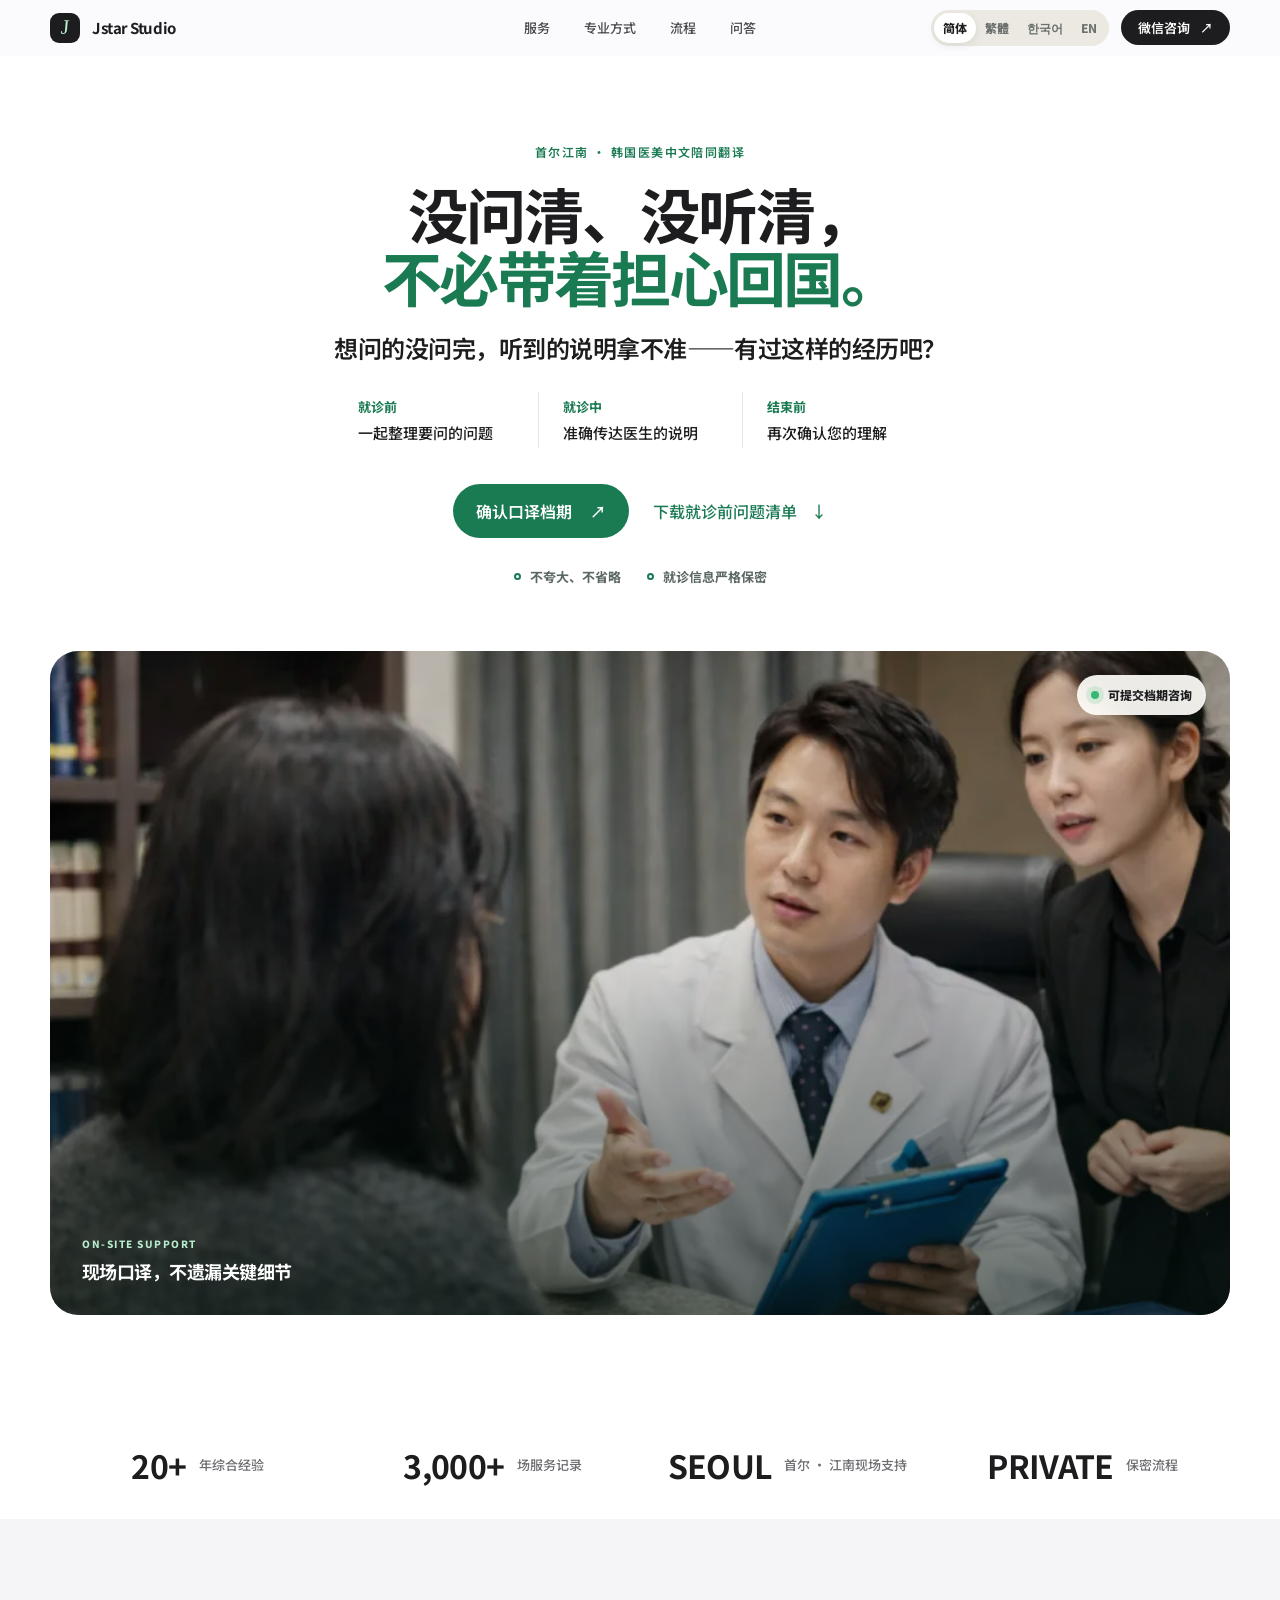
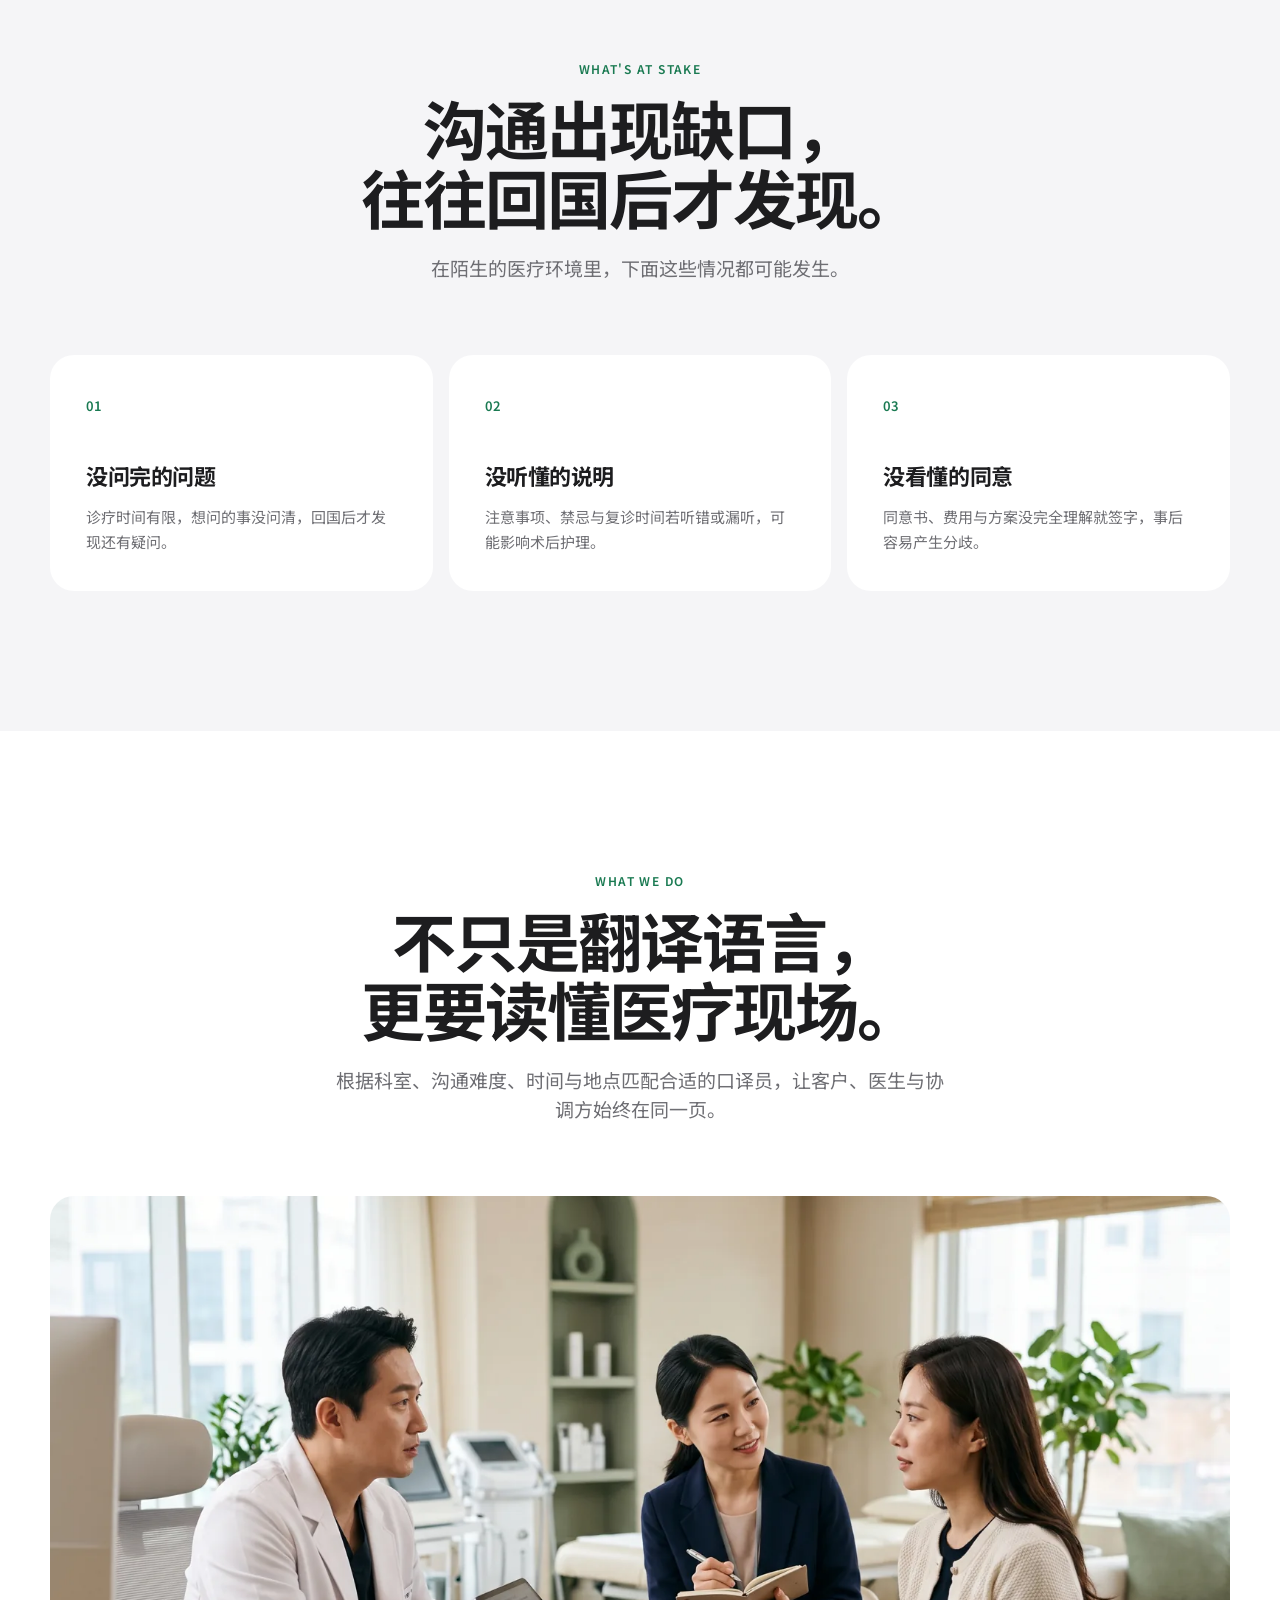
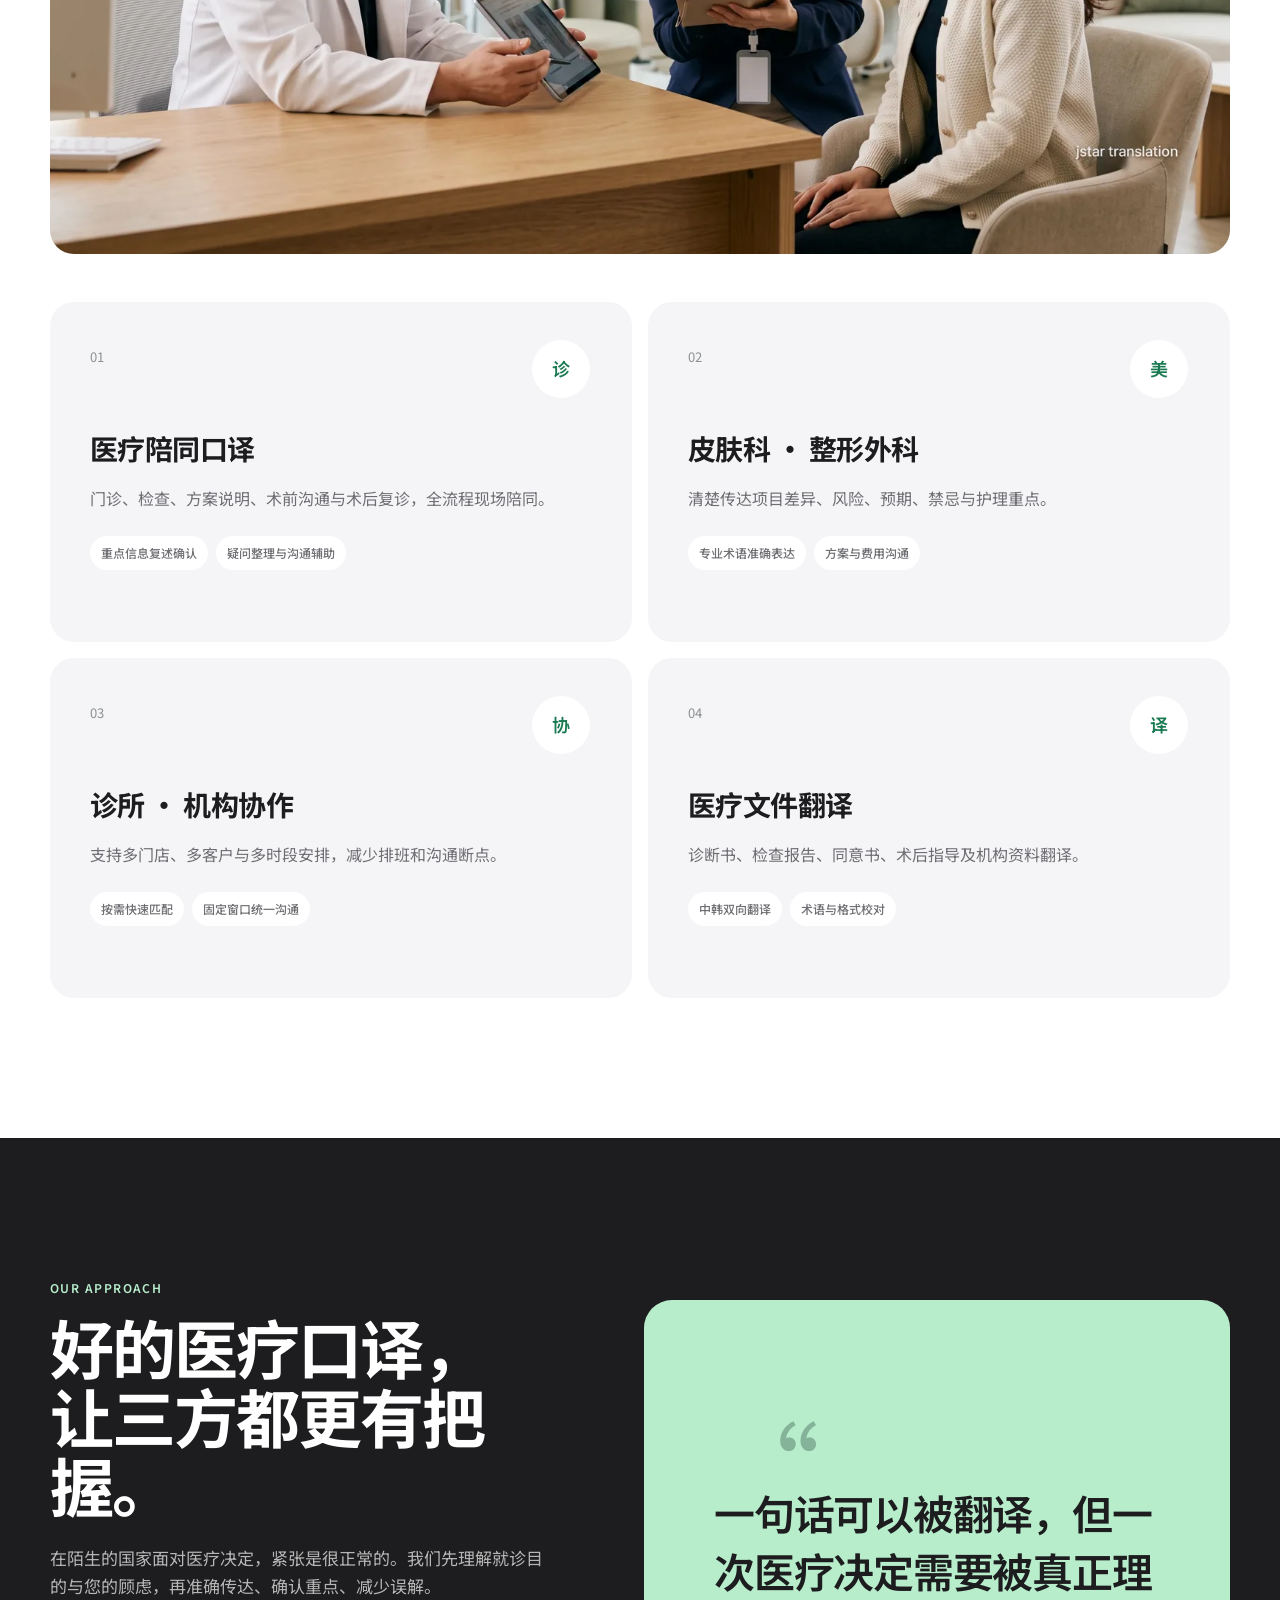
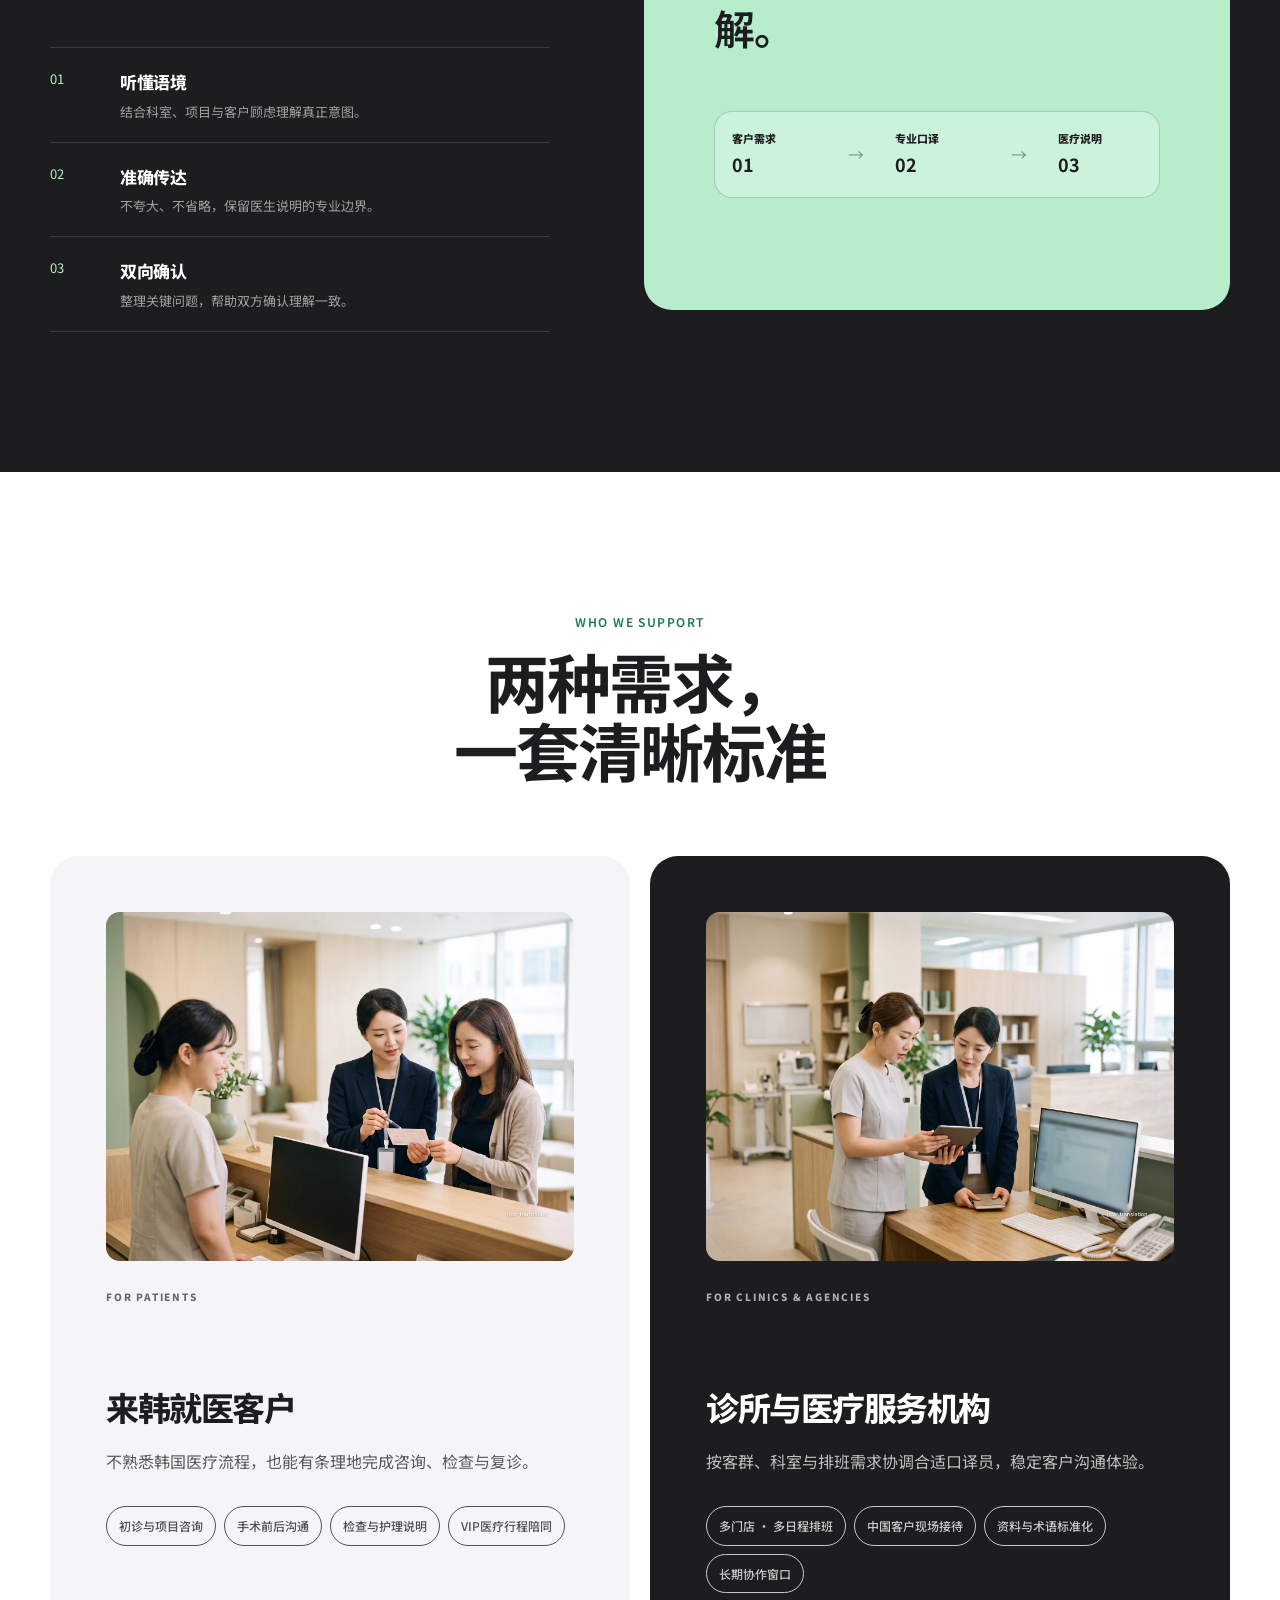
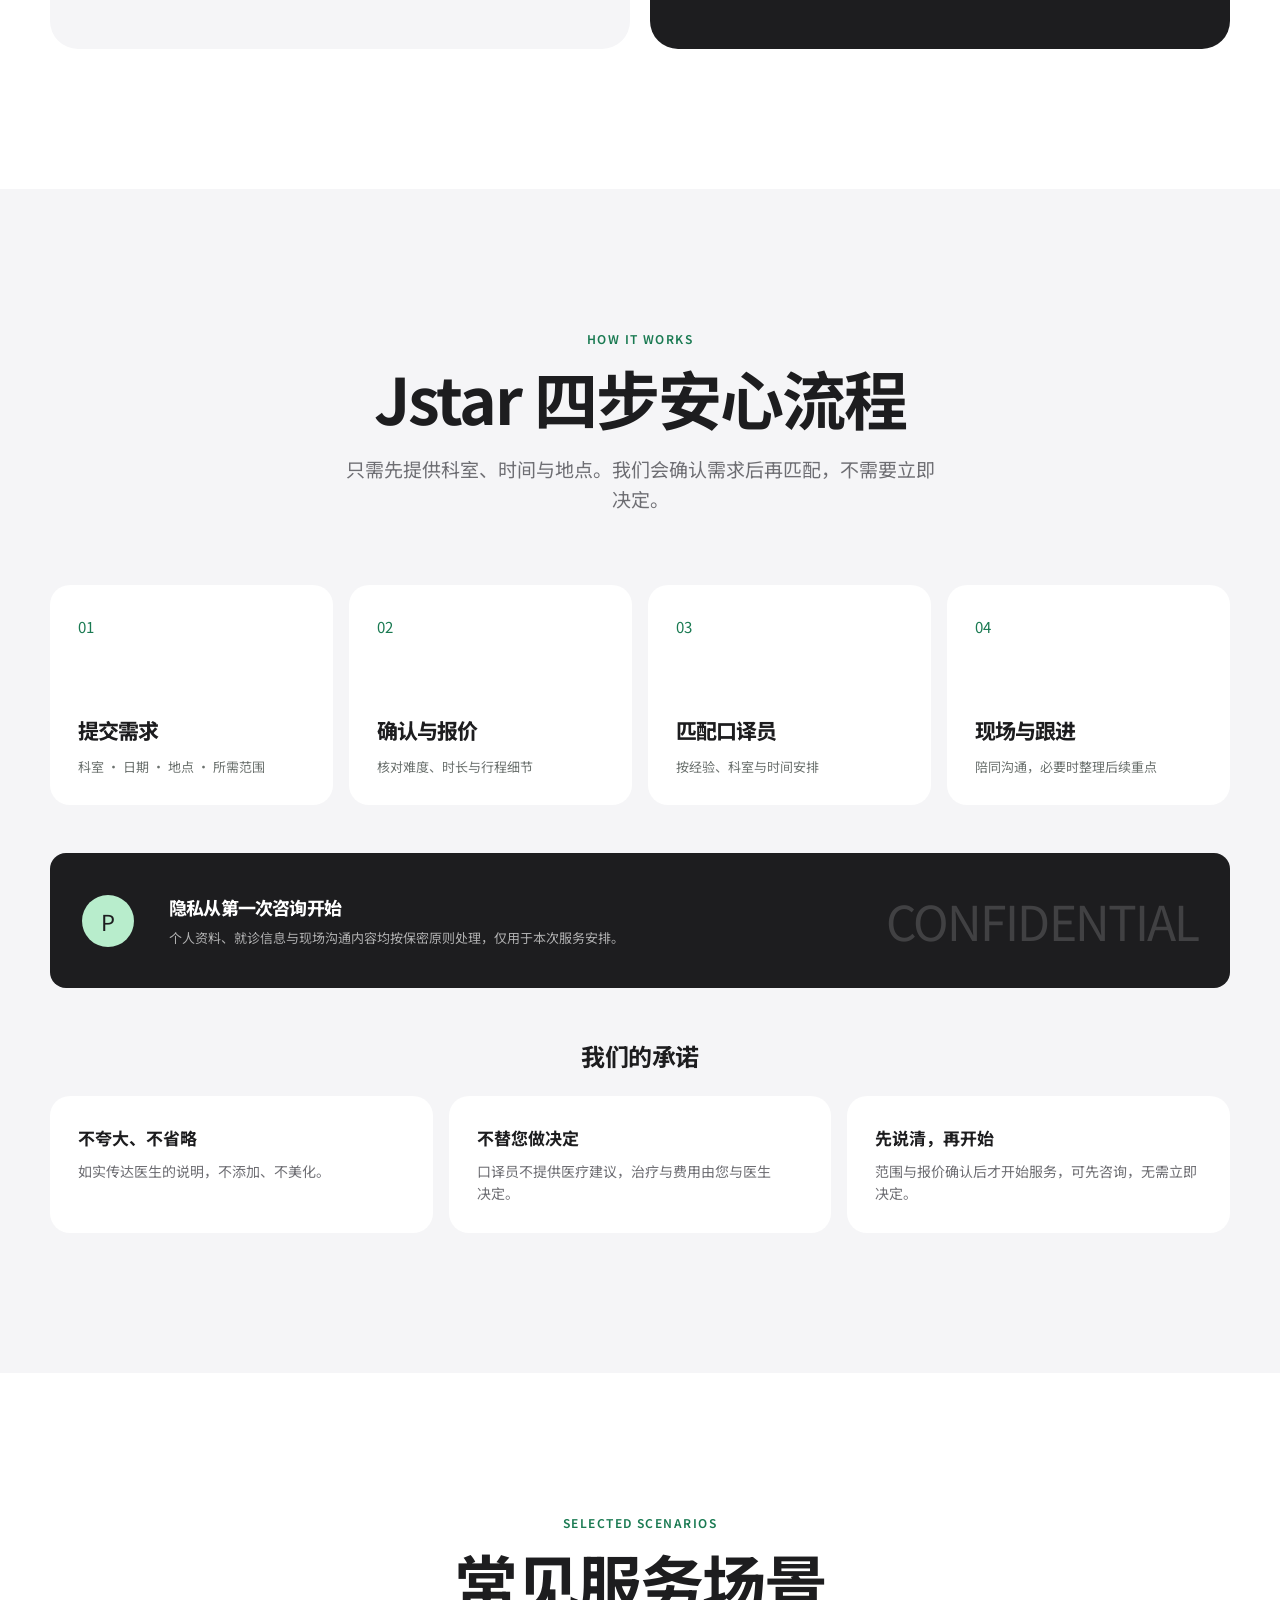
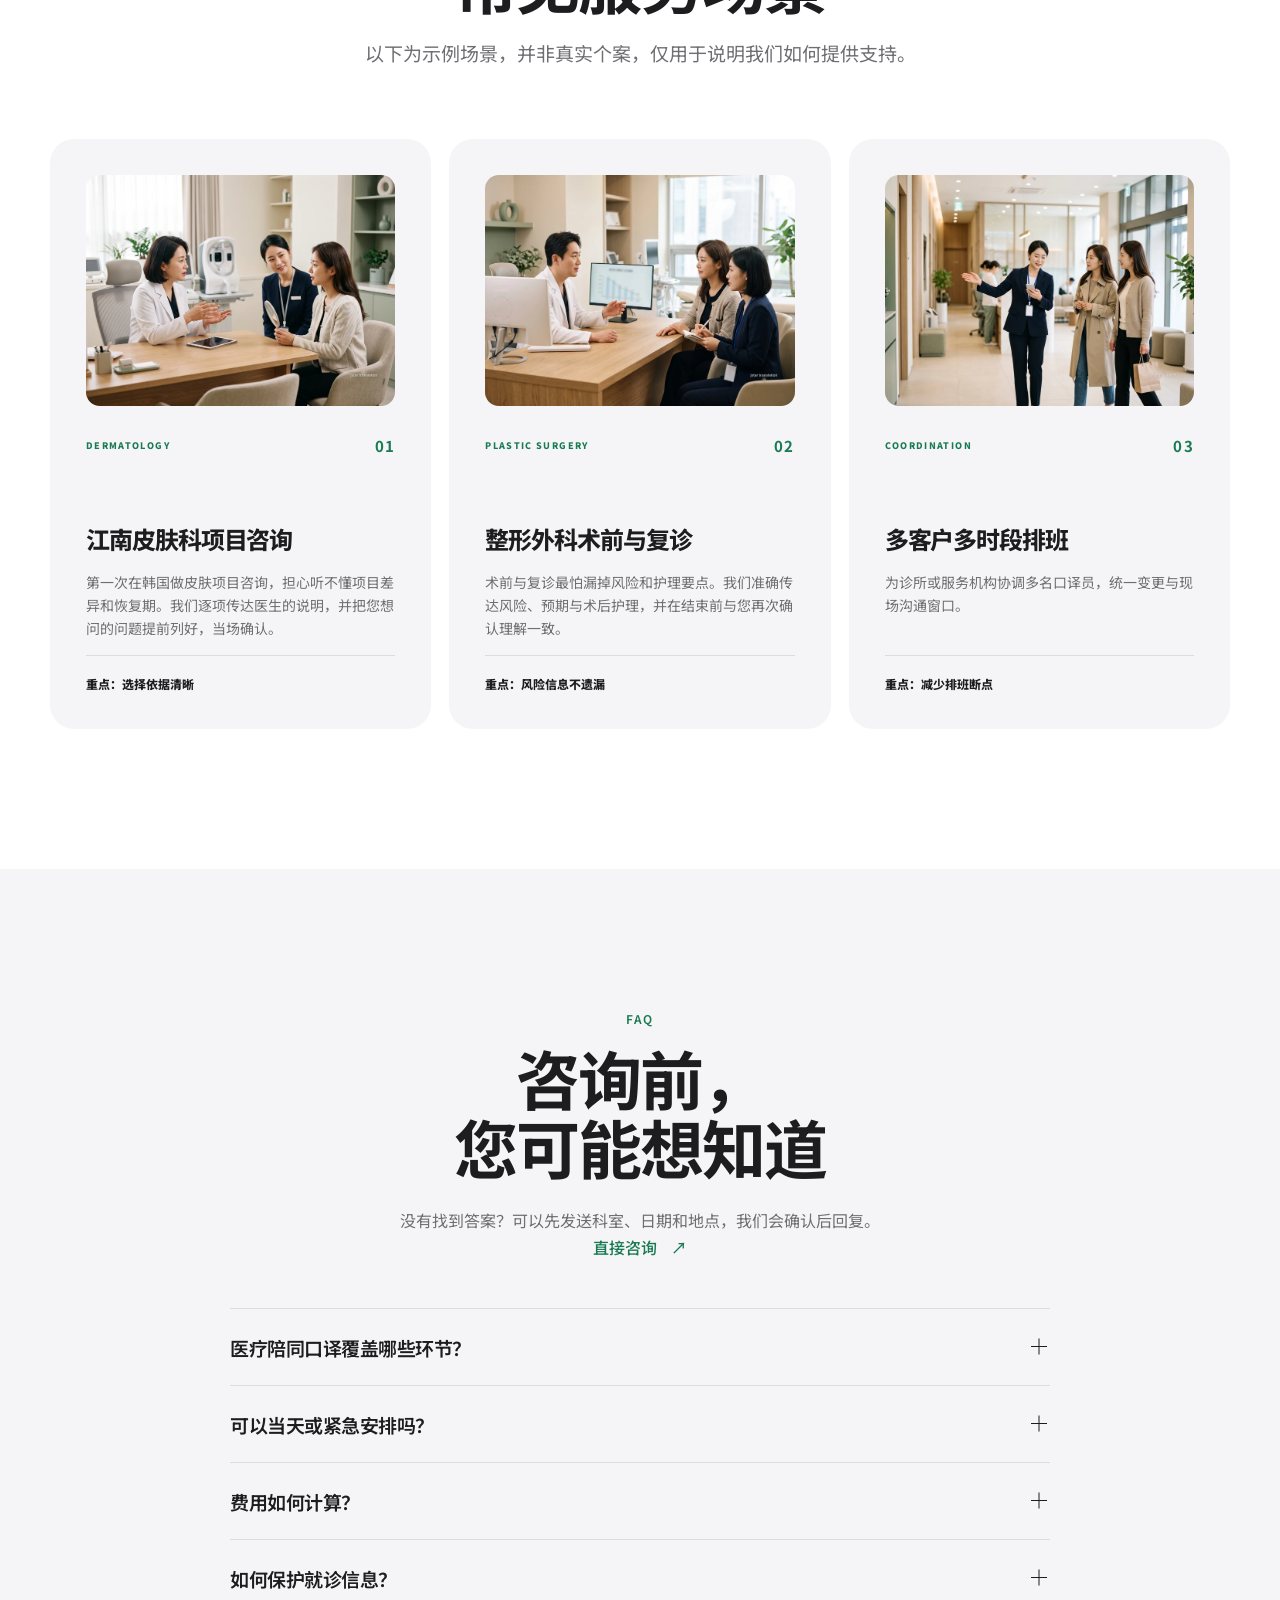
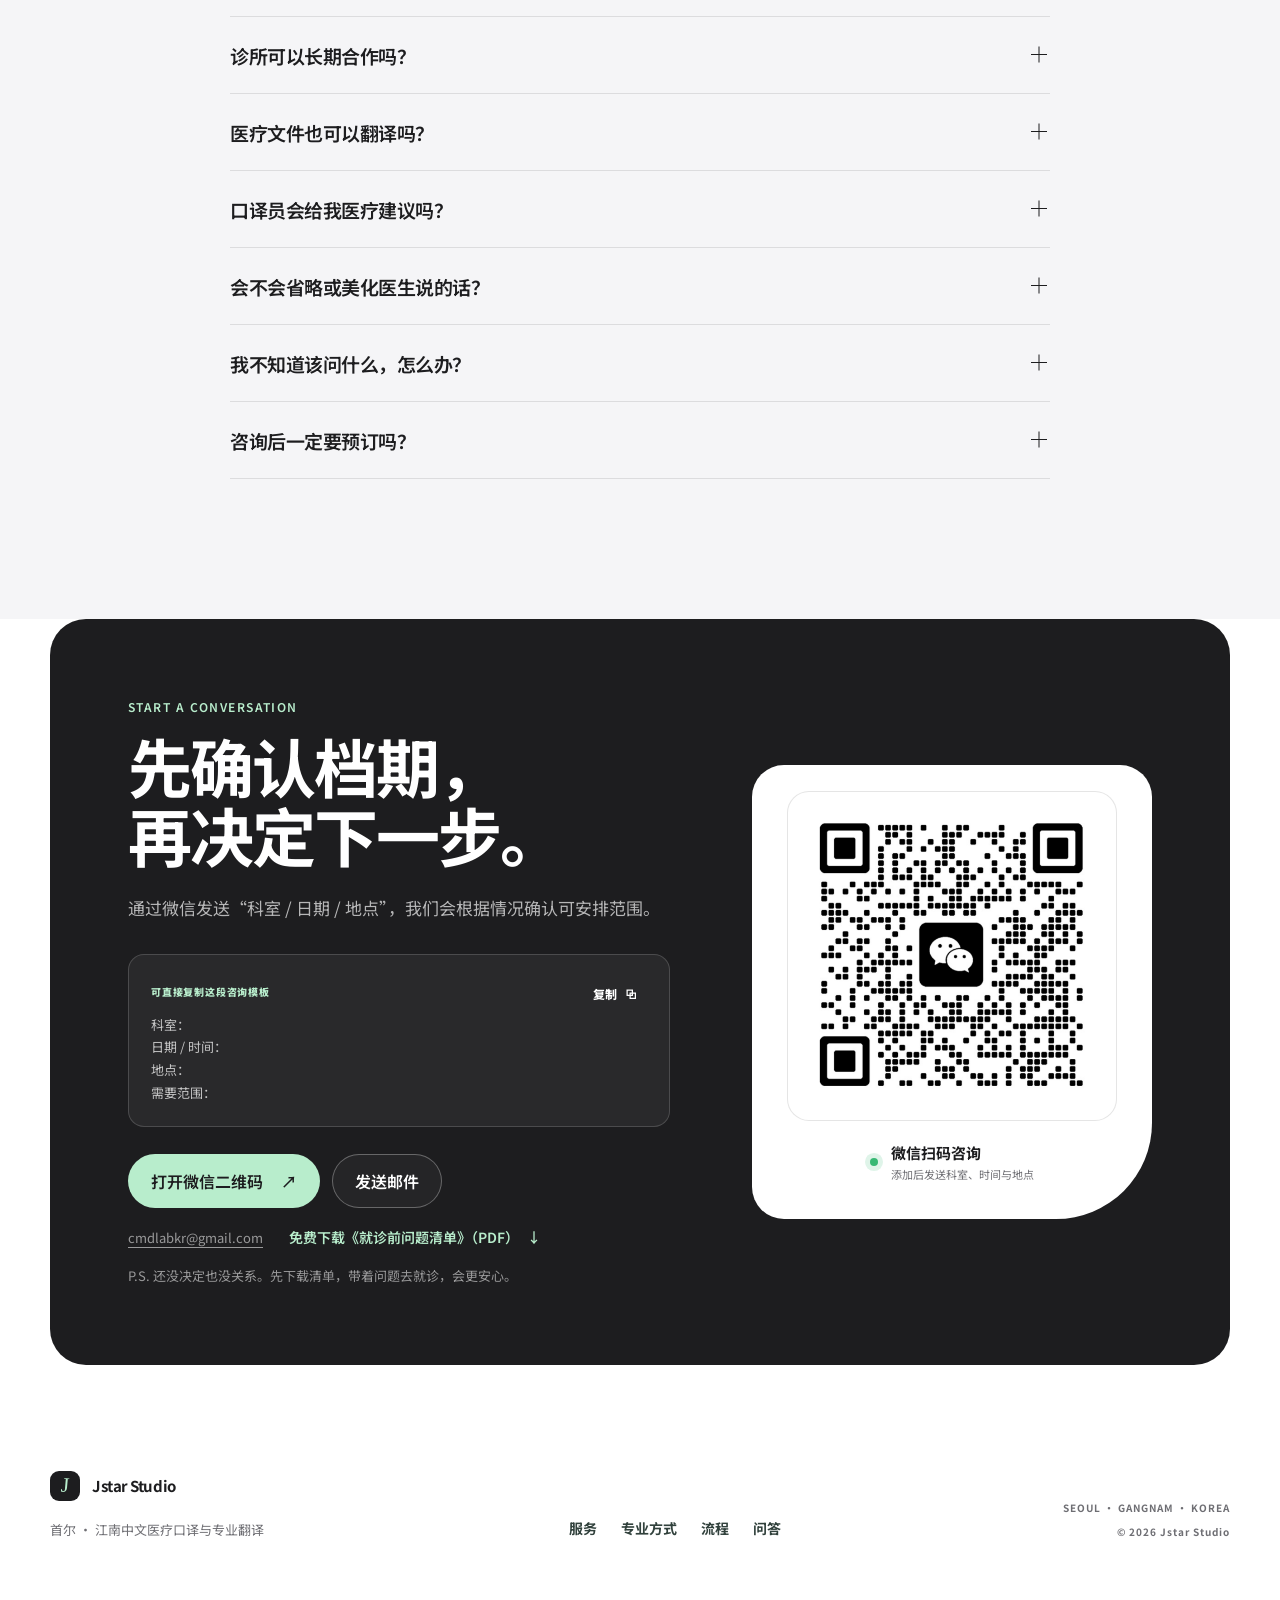
==== commit ef1c72ff: "feat: place 6 site photos, per-language og images, new favicon set - template: service banner, audie" ====
--- a/index.html
+++ b/index.html
@@ -4,7 +4,10 @@
   <meta charset="utf-8" />
   <meta name="viewport" content="width=device-width, initial-scale=1" />
   <meta name="theme-color" content="#fbfbfd" />
-  <link rel="icon" href="data:image/svg+xml,%3Csvg xmlns=%27http://www.w3.org/2000/svg%27 viewBox=%270 0 32 32%27%3E%3Crect width=%2732%27 height=%2732%27 rx=%277%27 fill=%27%231d1d1f%27/%3E%3Ctext x=%2716%27 y=%2723%27 font-size=%2720%27 font-family=%27Georgia,serif%27 font-style=%27italic%27 text-anchor=%27middle%27 fill=%27%23b8edcc%27%3EJ%3C/text%3E%3C/svg%3E" />
+  <link rel="icon" href="assets/icons/favicon.ico" sizes="32x32" />
+  <link rel="icon" href="assets/icons/favicon.svg" type="image/svg+xml" />
+  <link rel="apple-touch-icon" href="assets/icons/apple-touch-icon.png" />
+  <link rel="manifest" href="assets/icons/site.webmanifest" />
   <title>韩国医美翻译·医院中文陪同口译 | 首尔江南 - Jstar Studio</title>
   <meta name="description" content="来韩国做医美、看皮肤科或整形咨询？首尔江南中文医疗陪同翻译，从初诊、术前术后沟通到诊断书翻译全程支持。按科室和日期快速匹配，严格保密。" />
   <link rel="canonical" href="https://coorocket.github.io/jstars/" />
@@ -21,14 +24,15 @@
   <meta property="og:title" content="韩国医美翻译·医院中文陪同口译 | 首尔江南 - Jstar Studio" />
   <meta property="og:description" content="来韩国做医美、看皮肤科或整形咨询？首尔江南中文医疗陪同翻译，从初诊、术前术后沟通到诊断书翻译全程支持。按科室和日期快速匹配，严格保密。" />
   <meta property="og:url" content="https://coorocket.github.io/jstars/" />
-  <meta property="og:image" content="https://coorocket.github.io/jstars/assets/og.jpg" />
-  <meta property="og:image:width" content="1536" />
-  <meta property="og:image:height" content="1024" />
+  <meta property="og:image" content="https://coorocket.github.io/jstars/assets/og/og-zh-CN.jpg" />
+  <meta property="og:image:width" content="1200" />
+  <meta property="og:image:height" content="630" />
+  <meta property="og:image:alt" content="韩国医美中文陪同翻译 · 首尔江南 Jstar Studio" />
 
   <meta name="twitter:card" content="summary_large_image" />
   <meta name="twitter:title" content="韩国医美翻译·医院中文陪同口译 | 首尔江南 - Jstar Studio" />
   <meta name="twitter:description" content="来韩国做医美、看皮肤科或整形咨询？首尔江南中文医疗陪同翻译，从初诊、术前术后沟通到诊断书翻译全程支持。按科室和日期快速匹配，严格保密。" />
-  <meta name="twitter:image" content="https://coorocket.github.io/jstars/assets/og.jpg" />
+  <meta name="twitter:image" content="https://coorocket.github.io/jstars/assets/og/og-zh-CN.jpg" />
 
   <script type="application/ld+json">
     {
@@ -64,7 +68,7 @@
   <link rel="preconnect" href="https://fonts.googleapis.com" />
   <link rel="preconnect" href="https://fonts.gstatic.com" crossorigin />
   <link rel="stylesheet" href="https://fonts.googleapis.com/css2?family=Noto+Sans+KR:wght@400;500;600;700;800&amp;family=Noto+Sans+SC:wght@500;600;700;800&amp;family=Noto+Sans+TC:wght@500;600;700;800&amp;display=swap" />
-  <link rel="stylesheet" href="styles.css?v=20261014-1" />
+  <link rel="stylesheet" href="styles.css?v=20261014-2" />
 
 </head>
 <body>
@@ -168,6 +172,8 @@
           <p data-i18n="services.lead">根据科室、沟通难度、时间与地点匹配合适的口译员，让客户、医生与协调方始终在同一页。</p>
         </div>
 
+        <figure class="section-photo reveal"><img class="section-photo__img" src="assets/img/service-consultation.webp" width="1600" height="893" alt="在江南皮肤科诊室，医疗口译员为客户翻译医生的说明" data-i18n-alt="services.imageAlt" loading="lazy" decoding="async" /></figure>
+
         <div class="service-grid">
           <article class="service-card service-card--featured reveal">
             <span class="card-number">01</span><div class="card-symbol" aria-hidden="true">诊</div>
@@ -222,11 +228,13 @@
         <div class="section-heading section-heading--compact reveal"><div><p class="section-kicker" data-i18n="audience.kicker">WHO WE SUPPORT</p><h2 id="audience-title" data-i18n-html="audience.title"><span class="audience-title-line">两种需求，</span><span class="audience-title-line">一套清晰标准</span></h2></div></div>
         <div class="audience-grid">
           <article class="audience-card audience-card--patient reveal">
+            <img class="card-photo" src="assets/img/for-patients-reception.webp" width="1600" height="1195" alt="口译员在医院前台为客户说明预约行程" data-i18n-alt="audience.patientImageAlt" loading="lazy" decoding="async" />
             <p class="audience-label" data-i18n="audience.patient.label">FOR PATIENTS</p><h3 data-i18n="audience.patient.title">来韩就医客户</h3>
             <p data-i18n="audience.patient.body">不熟悉韩国医疗流程，也能有条理地完成咨询、检查与复诊。</p>
             <ul><li data-i18n="audience.patient.li1">初诊与项目咨询</li><li data-i18n="audience.patient.li2">手术前后沟通</li><li data-i18n="audience.patient.li3">检查与护理说明</li><li data-i18n="audience.patient.li4">VIP医疗行程陪同</li></ul>
           </article>
           <article class="audience-card audience-card--business reveal">
+            <img class="card-photo" src="assets/img/for-clinics-coordination.webp" width="1600" height="1195" alt="诊所协调员与口译员用平板确认当天的就诊日程" data-i18n-alt="audience.clinicImageAlt" loading="lazy" decoding="async" />
             <p class="audience-label" data-i18n="audience.business.label">FOR CLINICS &amp; AGENCIES</p><h3 data-i18n="audience.business.title">诊所与医疗服务机构</h3>
             <p data-i18n="audience.business.body">按客群、科室与排班需求协调合适口译员，稳定客户沟通体验。</p>
             <ul><li data-i18n="audience.business.li1">多门店 · 多日程排班</li><li data-i18n="audience.business.li2">中国客户现场接待</li><li data-i18n="audience.business.li3">资料与术语标准化</li><li data-i18n="audience.business.li4">长期协作窗口</li></ul>
@@ -267,9 +275,9 @@
       <div class="container">
         <div class="section-heading reveal"><div><p class="section-kicker" data-i18n="cases.kicker">SELECTED SCENARIOS</p><h2 id="cases-title" data-i18n="cases.title">常见服务场景</h2></div><p data-i18n="cases.lead">以下为示例场景，并非真实个案，仅用于说明我们如何提供支持。</p></div>
         <div class="case-grid">
-          <article class="case-card reveal"><div class="case-meta"><span>DERMATOLOGY</span><b>01</b></div><h3 data-i18n="cases.case1.title">江南皮肤科项目咨询</h3><p data-i18n="cases.case1.body">第一次在韩国做皮肤项目咨询，担心听不懂项目差异和恢复期。我们逐项传达医生的说明，并把您想问的问题提前列好，当场确认。</p><span class="case-result" data-i18n="cases.case1.result">重点：选择依据清晰</span></article>
-          <article class="case-card reveal"><div class="case-meta"><span>PLASTIC SURGERY</span><b>02</b></div><h3 data-i18n="cases.case2.title">整形外科术前与复诊</h3><p data-i18n="cases.case2.body">术前与复诊最怕漏掉风险和护理要点。我们准确传达风险、预期与术后护理，并在结束前与您再次确认理解一致。</p><span class="case-result" data-i18n="cases.case2.result">重点：风险信息不遗漏</span></article>
-          <article class="case-card reveal"><div class="case-meta"><span>COORDINATION</span><b>03</b></div><h3 data-i18n="cases.case3.title">多客户多时段排班</h3><p data-i18n="cases.case3.body">为诊所或服务机构协调多名口译员，统一变更与现场沟通窗口。</p><span class="case-result" data-i18n="cases.case3.result">重点：减少排班断点</span></article>
+          <article class="case-card reveal"><img class="card-photo" src="assets/img/scene-dermatology.webp" width="1600" height="1195" alt="皮肤科医生说明术后护理，口译员在旁传达" data-i18n-alt="cases.item1.imageAlt" loading="lazy" decoding="async" /><div class="case-meta"><span>DERMATOLOGY</span><b>01</b></div><h3 data-i18n="cases.case1.title">江南皮肤科项目咨询</h3><p data-i18n="cases.case1.body">第一次在韩国做皮肤项目咨询，担心听不懂项目差异和恢复期。我们逐项传达医生的说明，并把您想问的问题提前列好，当场确认。</p><span class="case-result" data-i18n="cases.case1.result">重点：选择依据清晰</span></article>
+          <article class="case-card reveal"><img class="card-photo" src="assets/img/scene-plastic-surgery-followup.webp" width="1600" height="1195" alt="整形外科复诊时，医生说明恢复进度，口译员记录要点" data-i18n-alt="cases.item2.imageAlt" loading="lazy" decoding="async" /><div class="case-meta"><span>PLASTIC SURGERY</span><b>02</b></div><h3 data-i18n="cases.case2.title">整形外科术前与复诊</h3><p data-i18n="cases.case2.body">术前与复诊最怕漏掉风险和护理要点。我们准确传达风险、预期与术后护理，并在结束前与您再次确认理解一致。</p><span class="case-result" data-i18n="cases.case2.result">重点：风险信息不遗漏</span></article>
+          <article class="case-card reveal"><img class="card-photo" src="assets/img/scene-multi-schedule.webp" width="1600" height="1195" alt="口译员在医院大厅查看手机行程，引导两位客户" data-i18n-alt="cases.item3.imageAlt" loading="lazy" decoding="async" /><div class="case-meta"><span>COORDINATION</span><b>03</b></div><h3 data-i18n="cases.case3.title">多客户多时段排班</h3><p data-i18n="cases.case3.body">为诊所或服务机构协调多名口译员，统一变更与现场沟通窗口。</p><span class="case-result" data-i18n="cases.case3.result">重点：减少排班断点</span></article>
         </div>
       </div>
     </section>
--- a/styles.css
+++ b/styles.css
@@ -1147,3 +1147,13 @@
 @media (max-width: 820px) {
   .mobile-action-bar a.is-primary { color: #fff; background: var(--ink); }
 }
+
+/* ---- Photos: services banner and card headers ---- */
+.section-photo { margin: 0 0 clamp(28px, 4vw, 48px); }
+.section-photo__img, .card-photo { display: block; width: 100%; height: auto; object-fit: cover; background: var(--sand); }
+.section-photo__img { aspect-ratio: 1600 / 893; border-radius: var(--radius); }
+.card-photo { aspect-ratio: 1600 / 1195; border-radius: 14px; margin-bottom: 28px; }
+.audience-card .card-photo { position: relative; z-index: 1; }
+@media (max-width: 560px) {
+  .card-photo { margin-bottom: 22px; }
+}
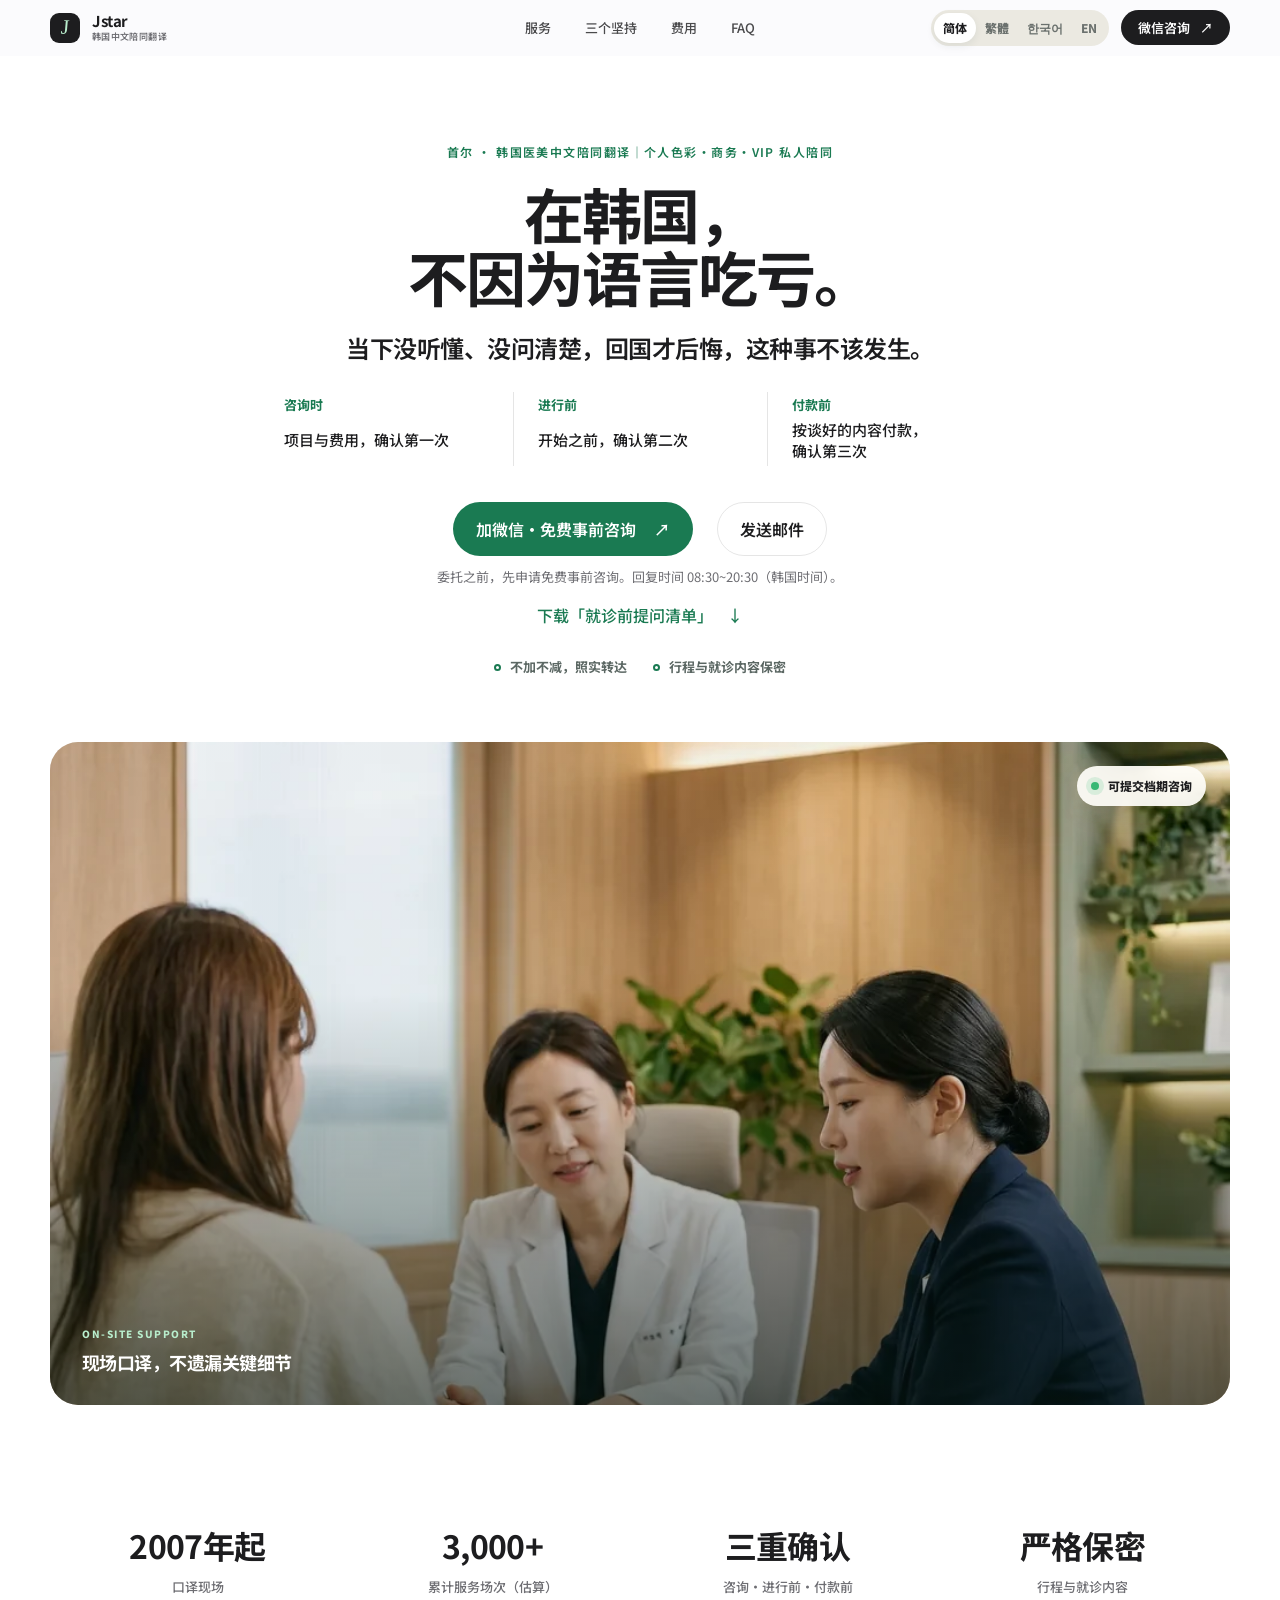
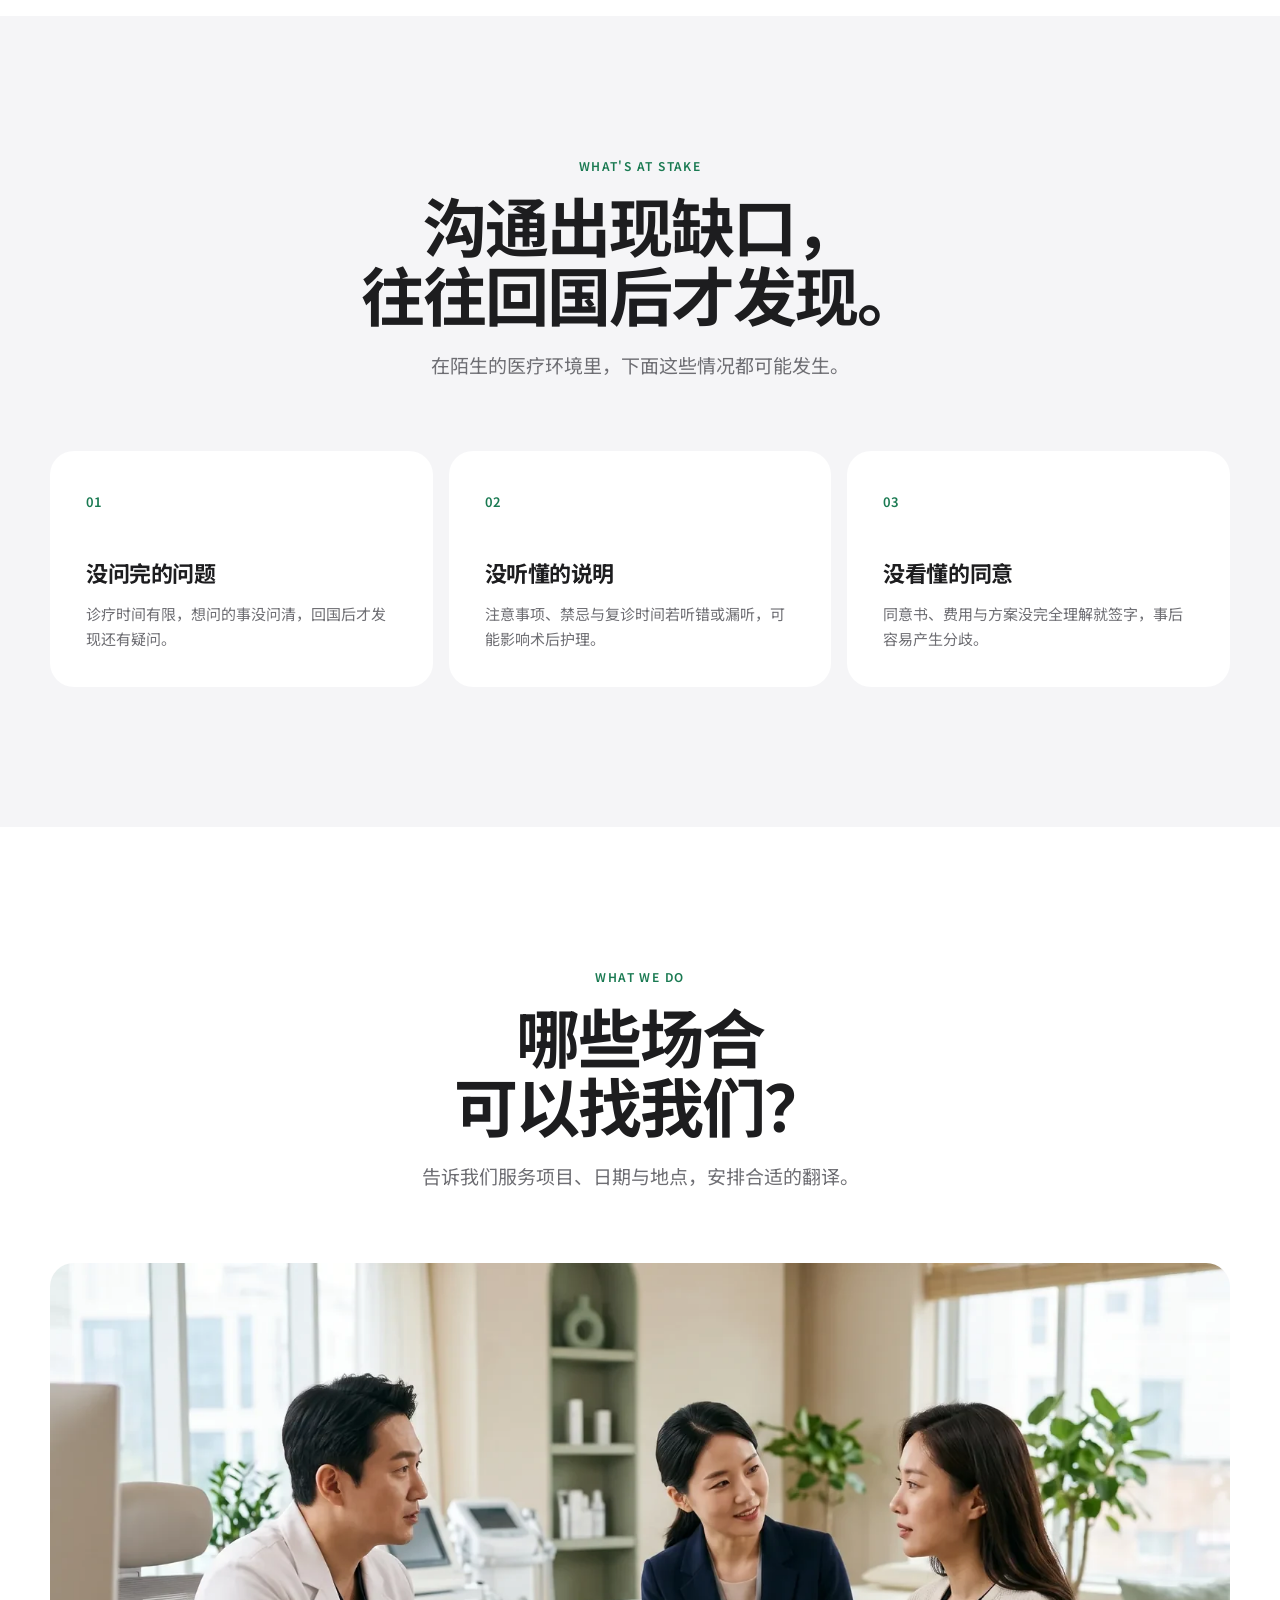
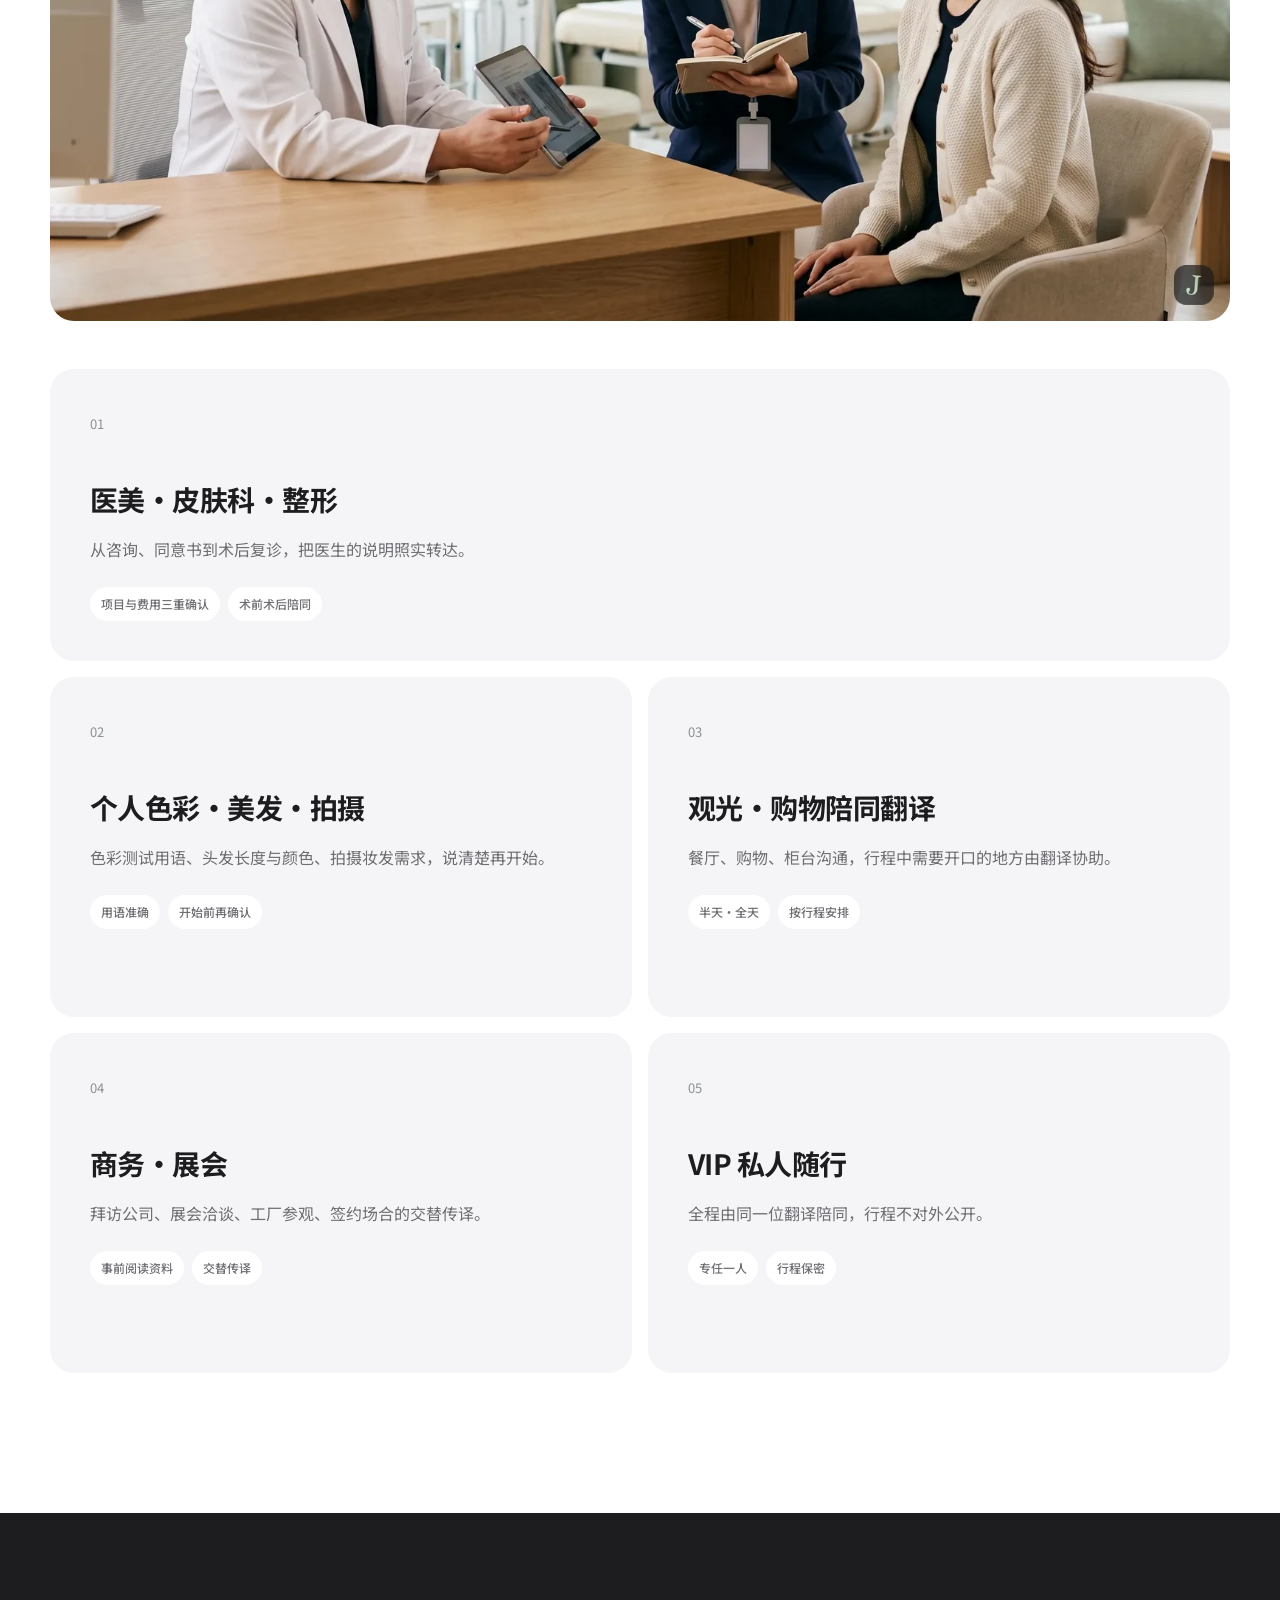
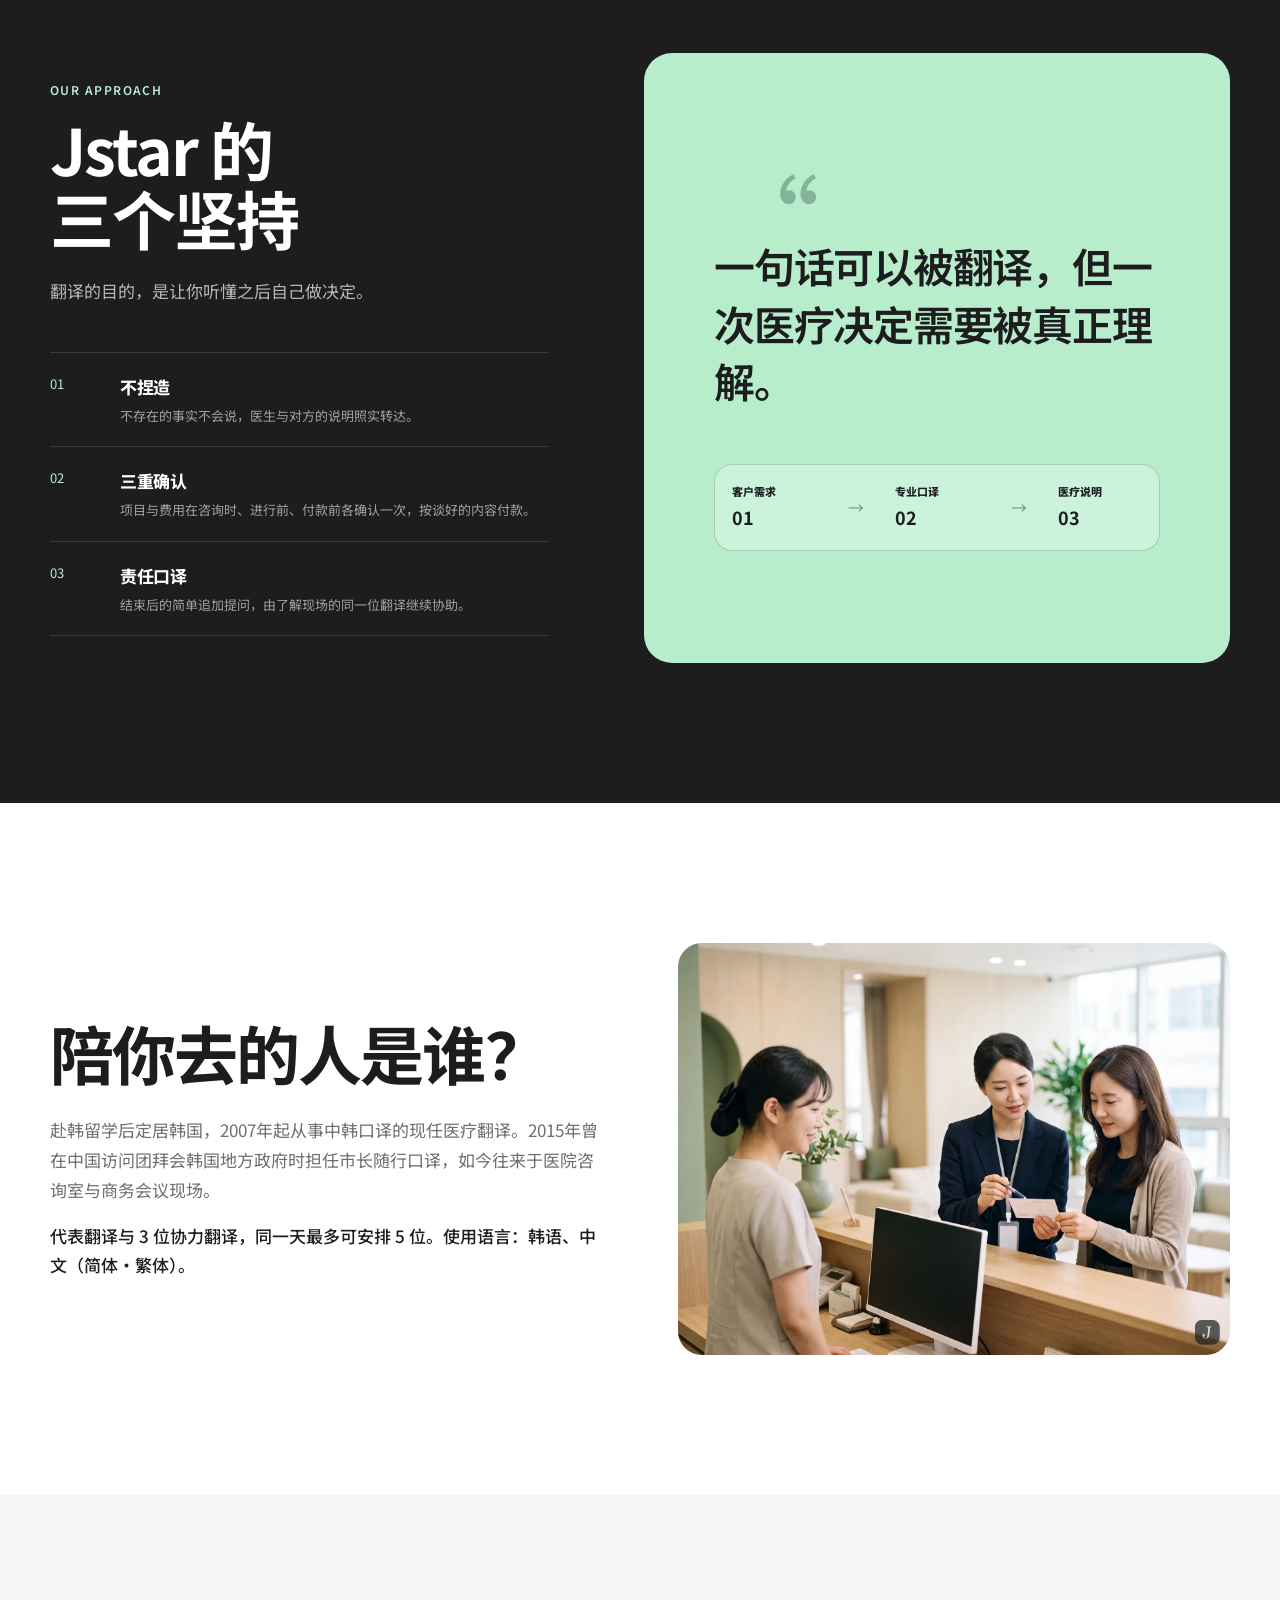
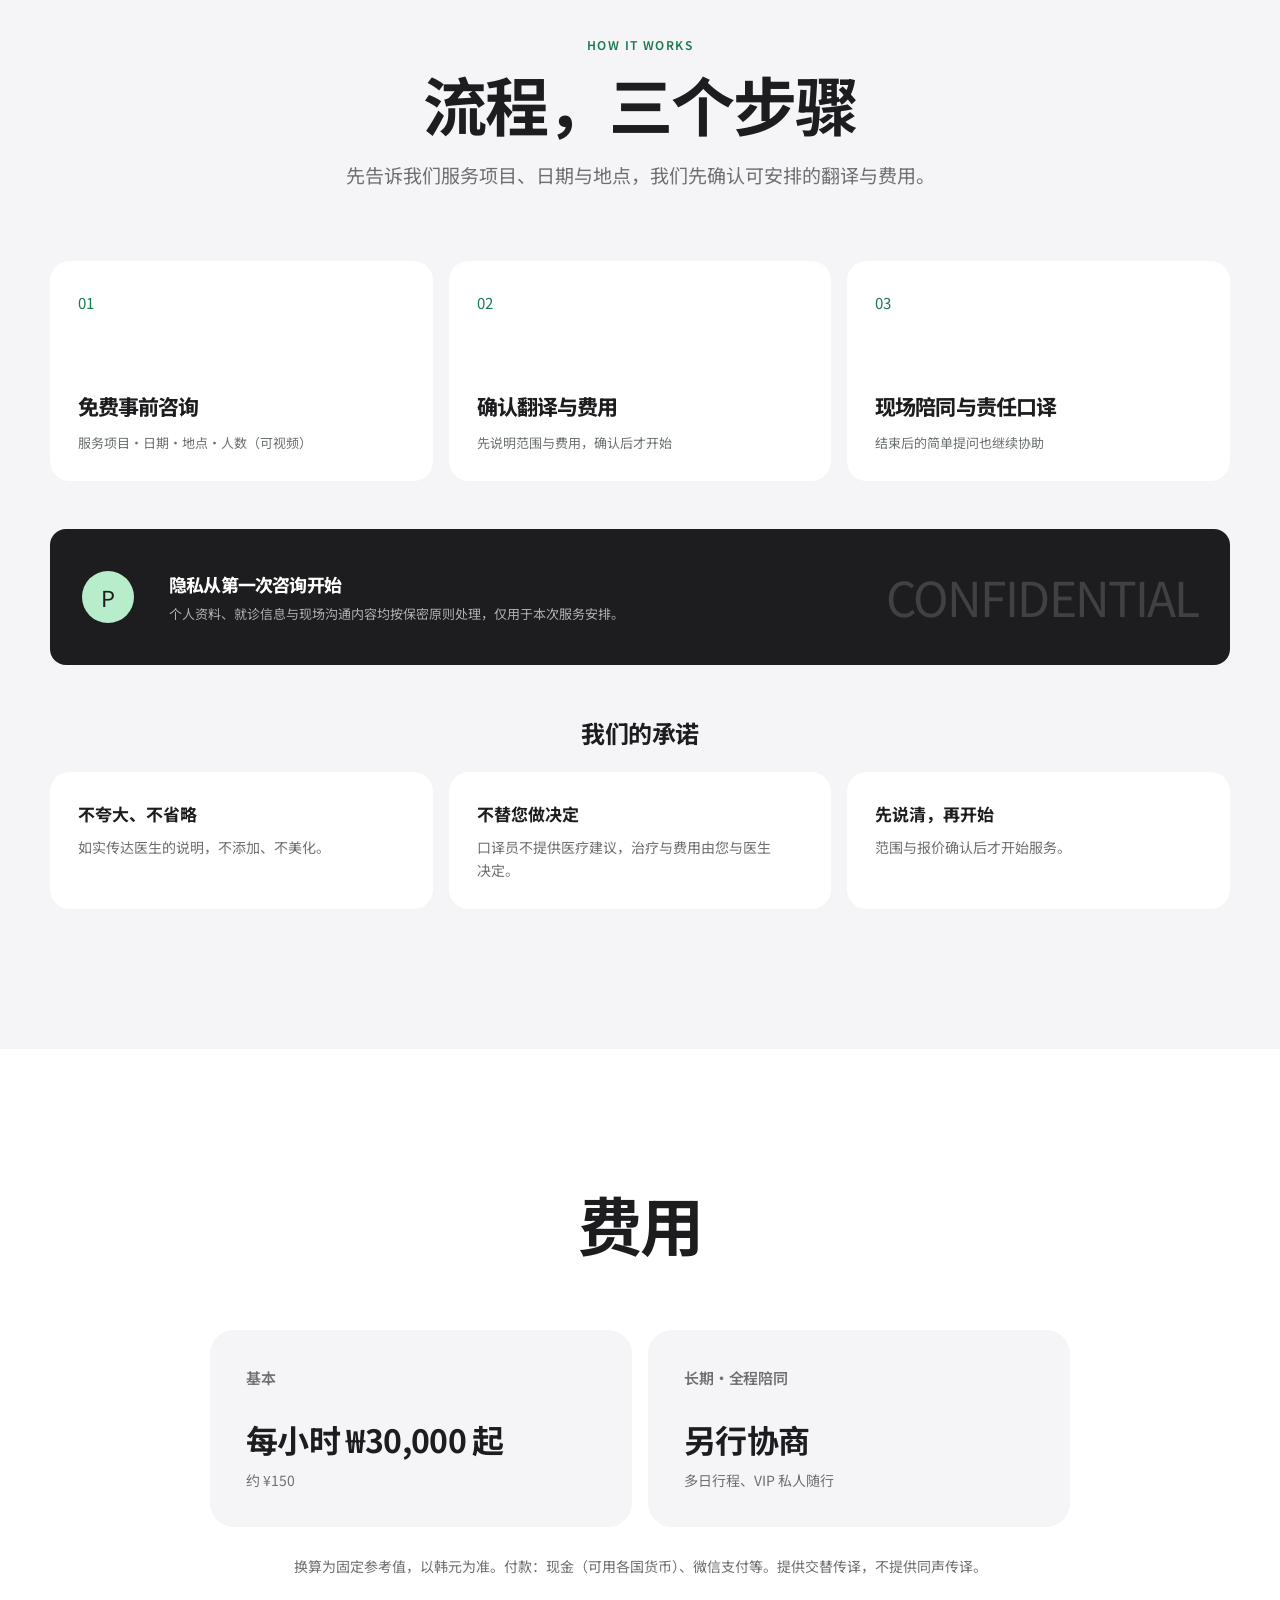
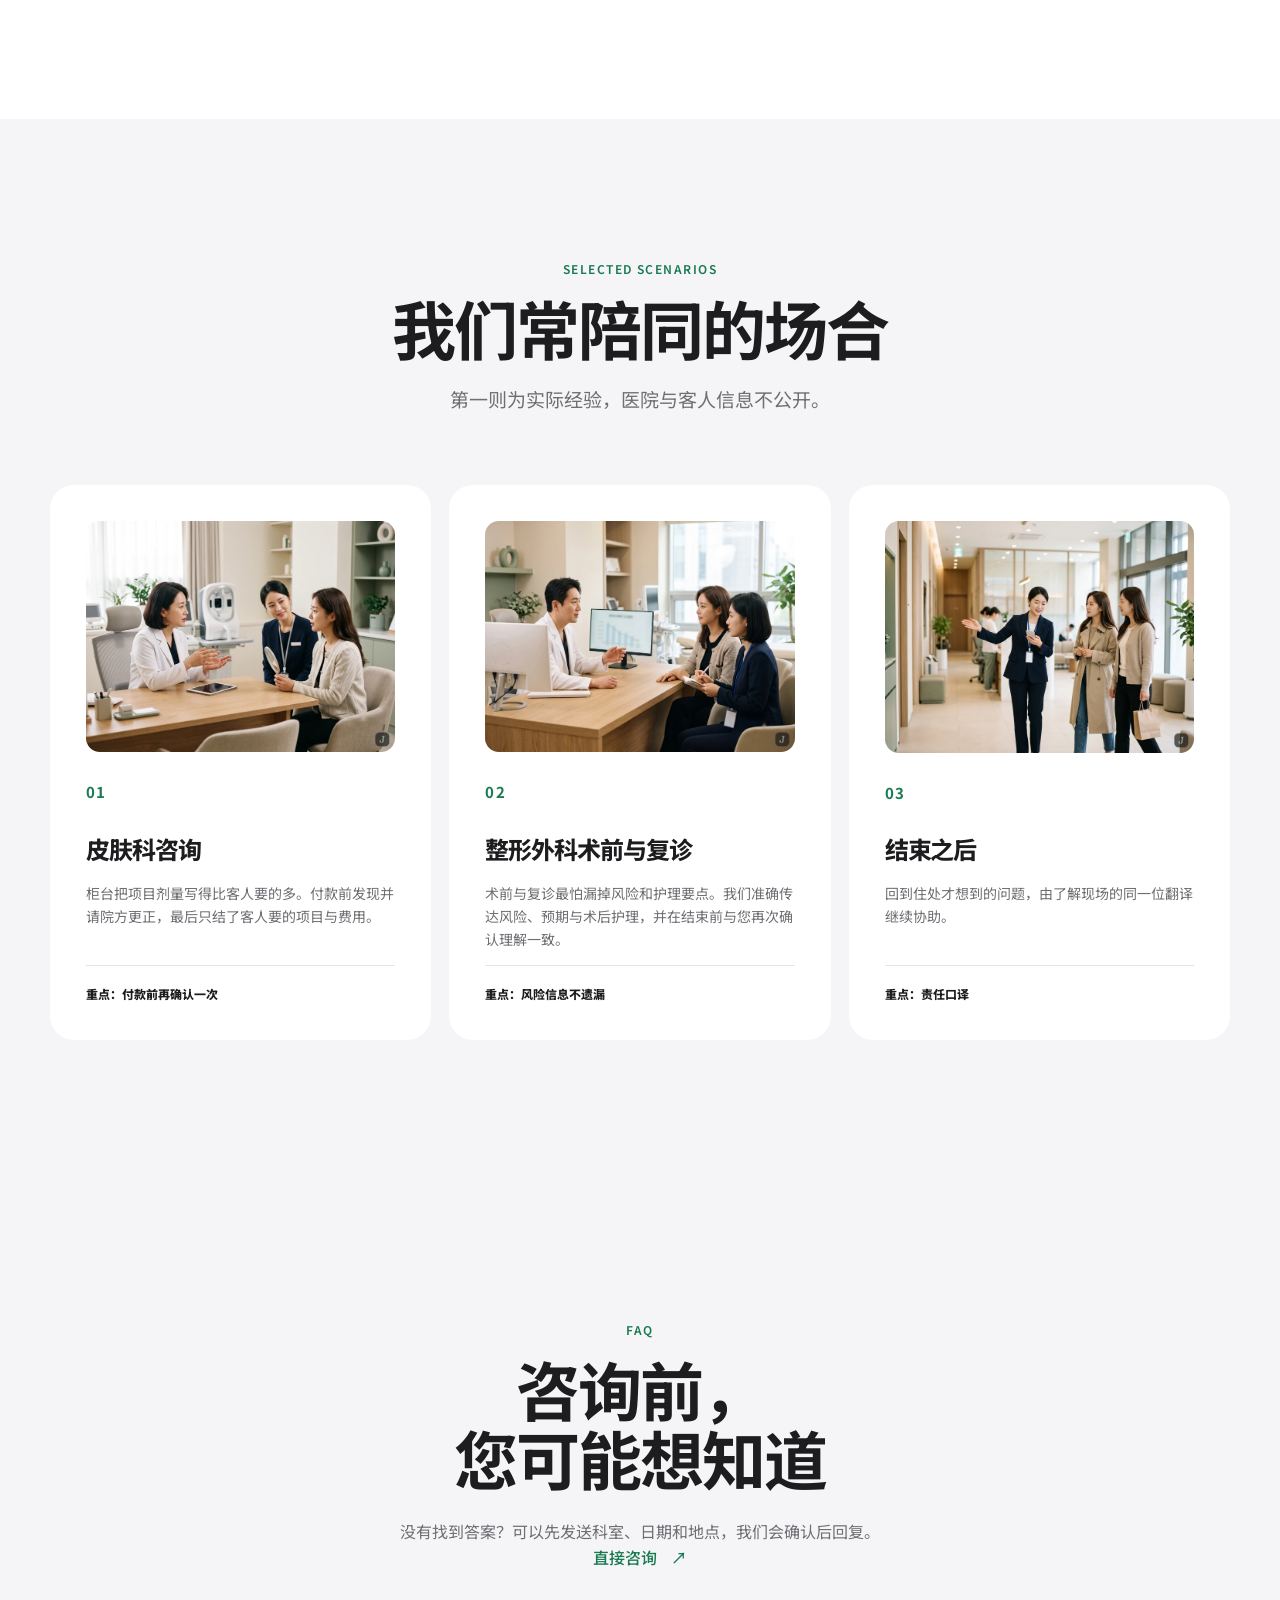
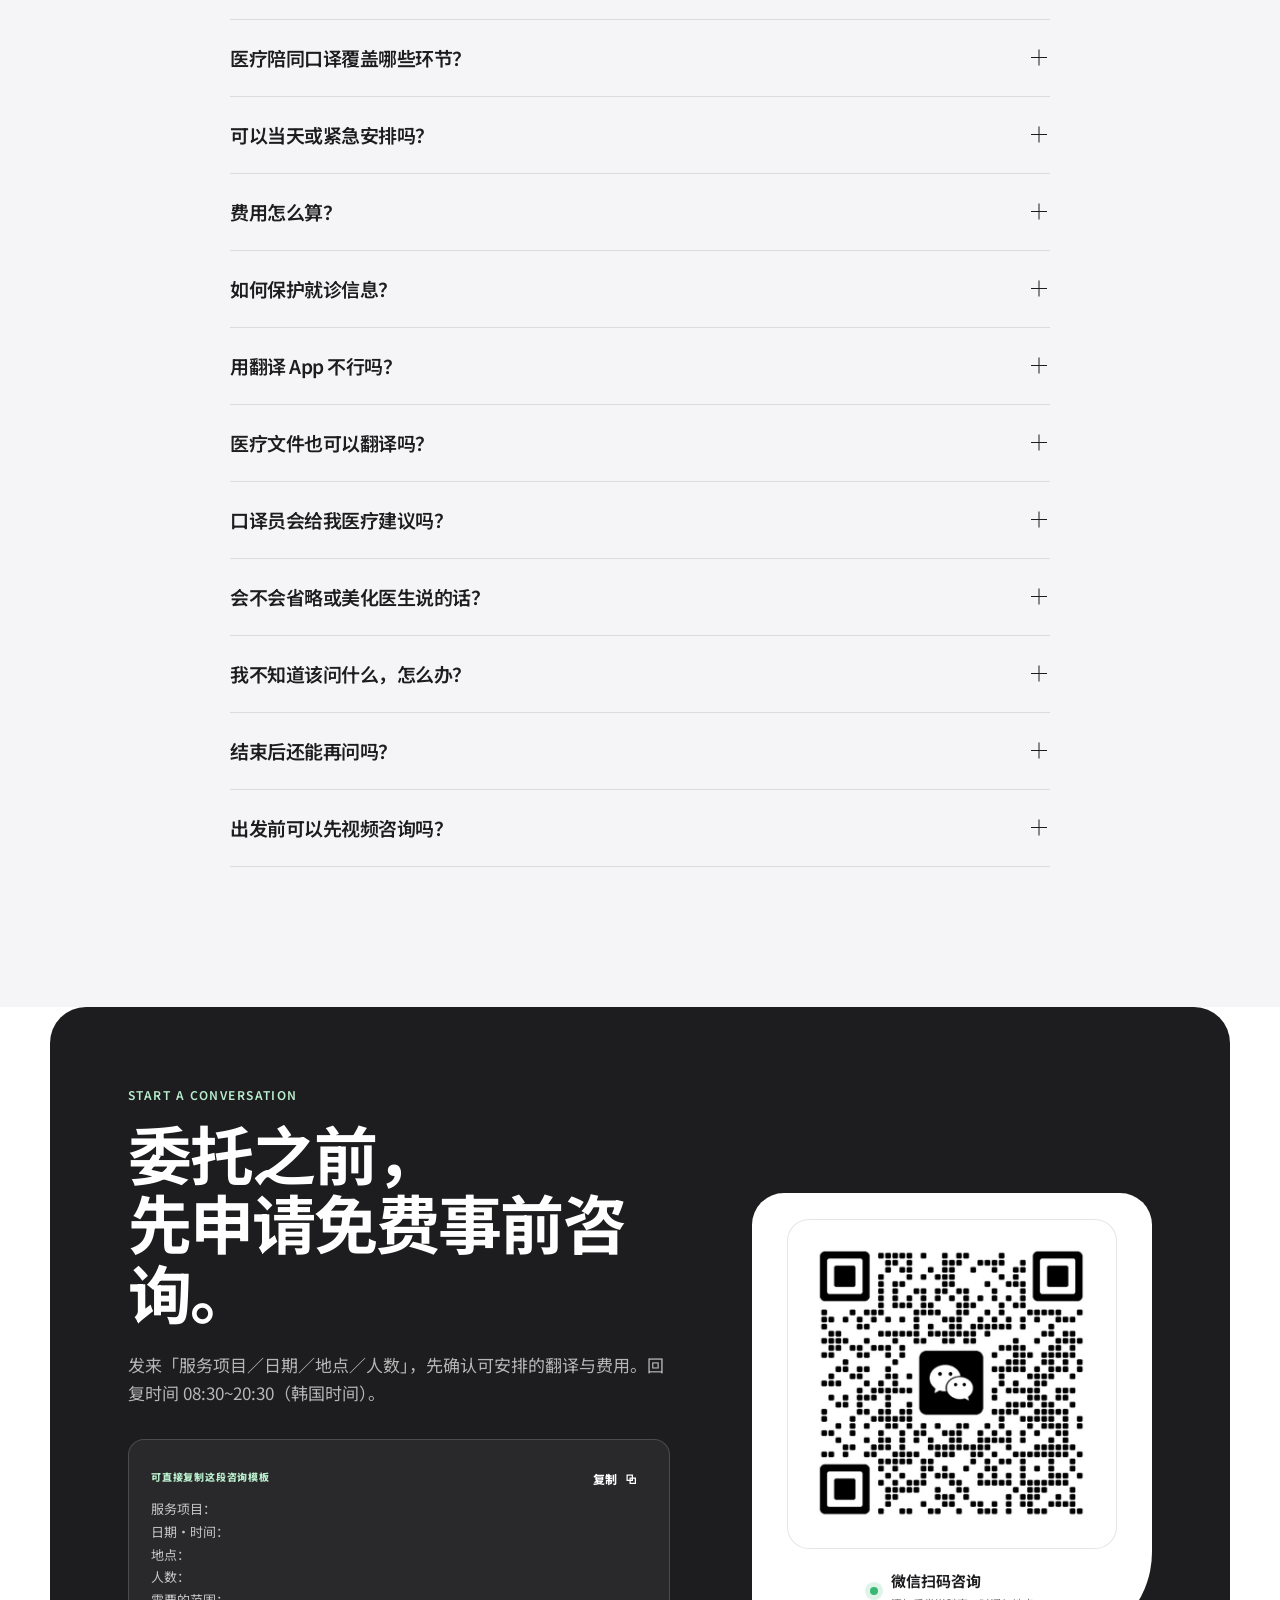
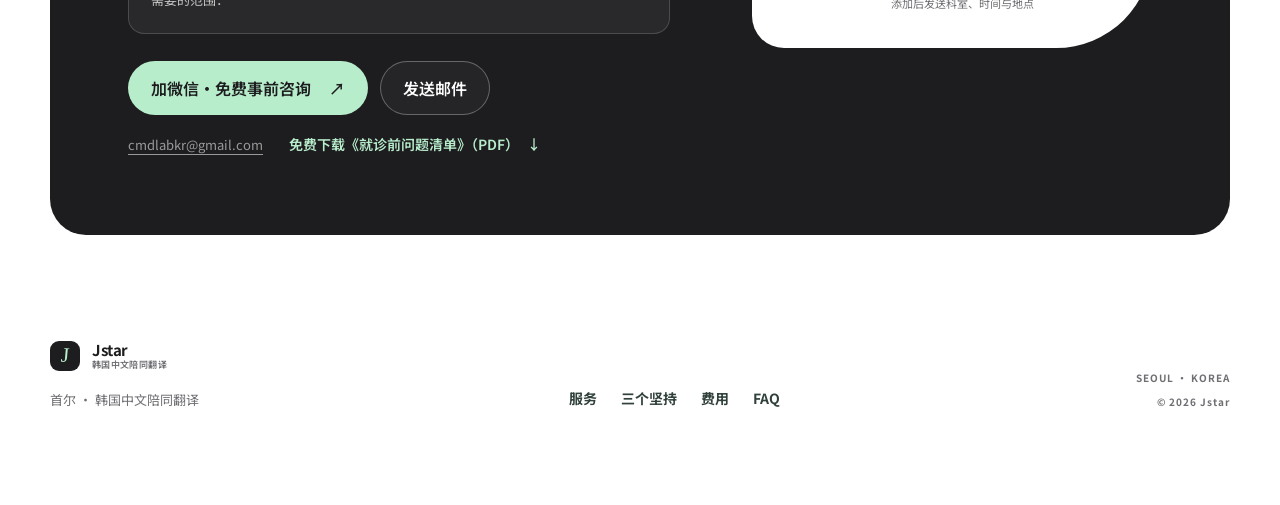
==== commit 5fcc6976: "renew: 리뉴얼 1차 - 홈 4장을 언어별 구성으로 개편 (주소 유지) - 템플릿을 template-b2b(ko) / template-b2c(zh-CN, zh-TW, en) +" ====
--- a/index.html
+++ b/index.html
@@ -8,8 +8,8 @@
   <link rel="icon" href="assets/icons/favicon.svg" type="image/svg+xml" />
   <link rel="apple-touch-icon" href="assets/icons/apple-touch-icon.png" />
   <link rel="manifest" href="assets/icons/site.webmanifest" />
-  <title>韩国医美翻译·医院中文陪同口译 | 首尔江南 - Jstar Studio</title>
-  <meta name="description" content="来韩国做医美、看皮肤科或整形咨询？首尔江南中文医疗陪同翻译，从初诊、术前术后沟通到诊断书翻译全程支持。按科室和日期快速匹配，严格保密。" />
+  <title>韩国医美翻译·中文陪同口译 | 皮肤科·个人色彩·商务 - Jstar</title>
+  <meta name="description" content="来韩国做医美、个人色彩测试或谈生意？首尔中文陪同翻译，2007年起的口译现场经验。项目与费用三重确认（咨询时·进行前·付款前），每小时₩30,000起，可先免费事前咨询。" />
   <link rel="canonical" href="https://coorocket.github.io/jstars/" />
   <link rel="alternate" hreflang="zh-CN" href="https://coorocket.github.io/jstars/" />
   <link rel="alternate" hreflang="zh-TW" href="https://coorocket.github.io/jstars/zh-tw/" />
@@ -17,21 +17,23 @@
   <link rel="alternate" hreflang="ko" href="https://coorocket.github.io/jstars/ko/" />
   <link rel="alternate" hreflang="en" href="https://coorocket.github.io/jstars/en/" />
   <link rel="alternate" hreflang="x-default" href="https://coorocket.github.io/jstars/en/" />
+  <link rel="alternate" hreflang="zh-Hans" href="https://coorocket.github.io/jstars/" />
+  <link rel="alternate" hreflang="zh-Hant" href="https://coorocket.github.io/jstars/zh-tw/" />
 
   <meta property="og:type" content="website" />
-  <meta property="og:site_name" content="Jstar Studio" />
+  <meta property="og:site_name" content="Jstar" />
   <meta property="og:locale" content="zh_CN" />
-  <meta property="og:title" content="韩国医美翻译·医院中文陪同口译 | 首尔江南 - Jstar Studio" />
-  <meta property="og:description" content="来韩国做医美、看皮肤科或整形咨询？首尔江南中文医疗陪同翻译，从初诊、术前术后沟通到诊断书翻译全程支持。按科室和日期快速匹配，严格保密。" />
+  <meta property="og:title" content="韩国医美翻译·中文陪同口译 | 皮肤科·个人色彩·商务 - Jstar" />
+  <meta property="og:description" content="来韩国做医美、个人色彩测试或谈生意？首尔中文陪同翻译，2007年起的口译现场经验。项目与费用三重确认（咨询时·进行前·付款前），每小时₩30,000起，可先免费事前咨询。" />
   <meta property="og:url" content="https://coorocket.github.io/jstars/" />
   <meta property="og:image" content="https://coorocket.github.io/jstars/assets/og/og-zh-CN.jpg" />
   <meta property="og:image:width" content="1200" />
   <meta property="og:image:height" content="630" />
-  <meta property="og:image:alt" content="韩国医美中文陪同翻译 · 首尔江南 Jstar Studio" />
+  <meta property="og:image:alt" content="韩国中文陪同翻译 · 首尔 Jstar" />
 
   <meta name="twitter:card" content="summary_large_image" />
-  <meta name="twitter:title" content="韩国医美翻译·医院中文陪同口译 | 首尔江南 - Jstar Studio" />
-  <meta name="twitter:description" content="来韩国做医美、看皮肤科或整形咨询？首尔江南中文医疗陪同翻译，从初诊、术前术后沟通到诊断书翻译全程支持。按科室和日期快速匹配，严格保密。" />
+  <meta name="twitter:title" content="韩国医美翻译·中文陪同口译 | 皮肤科·个人色彩·商务 - Jstar" />
+  <meta name="twitter:description" content="来韩国做医美、个人色彩测试或谈生意？首尔中文陪同翻译，2007年起的口译现场经验。项目与费用三重确认（咨询时·进行前·付款前），每小时₩30,000起，可先免费事前咨询。" />
   <meta name="twitter:image" content="https://coorocket.github.io/jstars/assets/og/og-zh-CN.jpg" />
 
   <script type="application/ld+json">
@@ -41,44 +43,147 @@
         "ProfessionalService",
         "LocalBusiness"
       ],
-      "name": "Jstar Studio",
+      "name": "Jstar",
+      "alternateName": [
+        "제이스타",
+        "Jstar Studio"
+      ],
       "url": "https://coorocket.github.io/jstars/",
       "image": "https://coorocket.github.io/jstars/assets/translation.webp",
-      "description": "来韩国做医美、看皮肤科或整形咨询？首尔江南中文医疗陪同翻译，从初诊、术前术后沟通到诊断书翻译全程支持。按科室和日期快速匹配，严格保密。",
+      "description": "来韩国做医美、个人色彩测试或谈生意？首尔中文陪同翻译，2007年起的口译现场经验。项目与费用三重确认（咨询时·进行前·付款前），每小时₩30,000起，可先免费事前咨询。",
       "inLanguage": "zh-CN",
       "email": "cmdlabkr@gmail.com",
       "areaServed": [
         "Seoul",
-        "Gangnam-gu",
         "South Korea"
       ],
       "knowsLanguage": [
-        "zh-CN",
-        "ko"
+        "ko",
+        "zh-Hans",
+        "zh-Hant"
       ],
+      "priceRange": "₩30,000~ / hour",
       "serviceType": [
-        "Chinese medical interpretation",
-        "Medical escort interpretation",
-        "Medical translation",
-        "Clinic interpretation coordination"
+        "Chinese–Korean consecutive interpretation",
+        "Medical interpretation",
+        "Beauty and personal colour interpretation",
+        "Business meeting interpretation",
+        "VIP escort interpretation",
+        "Document translation"
+      ]
+    }
+  </script>
+  <script type="application/ld+json">
+    {
+      "@context": "https://schema.org",
+      "@type": "FAQPage",
+      "inLanguage": "zh-CN",
+      "mainEntity": [
+        {
+          "@type": "Question",
+          "name": "医疗陪同口译覆盖哪些环节？",
+          "acceptedAnswer": {
+            "@type": "Answer",
+            "text": "可覆盖初诊、检查说明、项目或手术咨询、术前沟通、术后复诊与护理说明，按实际需要安排。"
+          }
+        },
+        {
+          "@type": "Question",
+          "name": "可以当天或紧急安排吗？",
+          "acceptedAnswer": {
+            "@type": "Answer",
+            "text": "可以先提交时间、地点与科室，我们会优先确认可用口译员并尽快回复。是否可安排以当日档期为准。"
+          }
+        },
+        {
+          "@type": "Question",
+          "name": "费用怎么算？",
+          "acceptedAnswer": {
+            "@type": "Answer",
+            "text": "每小时 ₩30,000 起，按时间、地点、难度与事前准备报价；长期或全程陪同另行协商。确认后才开始。"
+          }
+        },
+        {
+          "@type": "Question",
+          "name": "如何保护就诊信息？",
+          "acceptedAnswer": {
+            "@type": "Answer",
+            "text": "口译员遵循保密原则，个人资料和诊疗内容仅用于服务安排与现场沟通，不对外公开。"
+          }
+        },
+        {
+          "@type": "Question",
+          "name": "用翻译 App 不行吗？",
+          "acceptedAnswer": {
+            "@type": "Answer",
+            "text": "问路、点餐用 App 就够了。但项目、剂量、费用、同意书这类说错就有损失的内容，需要有人当场确认双方理解一致。"
+          }
+        },
+        {
+          "@type": "Question",
+          "name": "医疗文件也可以翻译吗？",
+          "acceptedAnswer": {
+            "@type": "Answer",
+            "text": "支持诊断书、检查报告、同意书、术后指导等中韩翻译。请先发送文件类型与页数确认范围。"
+          }
+        },
+        {
+          "@type": "Question",
+          "name": "口译员会给我医疗建议吗？",
+          "acceptedAnswer": {
+            "@type": "Answer",
+            "text": "不会。口译员只负责准确传达，不提供医疗建议，也不替医生或您做决定。治疗与费用由您与医生决定。"
+          }
+        },
+        {
+          "@type": "Question",
+          "name": "会不会省略或美化医生说的话？",
+          "acceptedAnswer": {
+            "@type": "Answer",
+            "text": "不会。我们遵循不夸大、不省略的原则，保留医生说明的专业边界。"
+          }
+        },
+        {
+          "@type": "Question",
+          "name": "我不知道该问什么，怎么办？",
+          "acceptedAnswer": {
+            "@type": "Answer",
+            "text": "可以先告诉我们就诊目的与顾虑，我们协助整理需要向医生确认的问题清单。"
+          }
+        },
+        {
+          "@type": "Question",
+          "name": "结束后还能再问吗？",
+          "acceptedAnswer": {
+            "@type": "Answer",
+            "text": "可以。简单的追加提问由同一位翻译继续协助（责任口译）。"
+          }
+        },
+        {
+          "@type": "Question",
+          "name": "出发前可以先视频咨询吗？",
+          "acceptedAnswer": {
+            "@type": "Answer",
+            "text": "可以。来韩国之前可先用视频做免费事前咨询。"
+          }
+        }
       ]
     }
   </script>
   <link rel="preload" href="assets/translation.webp" as="image" type="image/webp" fetchpriority="high" />
   <link rel="preconnect" href="https://fonts.googleapis.com" />
   <link rel="preconnect" href="https://fonts.gstatic.com" crossorigin />
-  <link rel="stylesheet" href="https://fonts.googleapis.com/css2?family=Noto+Sans+KR:wght@400;500;600;700;800&amp;family=Noto+Sans+SC:wght@500;600;700;800&amp;family=Noto+Sans+TC:wght@500;600;700;800&amp;display=swap" />
-  <link rel="stylesheet" href="styles.css?v=20261014-2" />
-
+  <link rel="stylesheet" href="https://fonts.googleapis.com/css2?family=Noto+Sans+SC:wght@500;600;700;800&amp;display=swap" />
+  <link rel="stylesheet" href="styles.css?v=20261123-1" />
 </head>
 <body>
   <a class="skip-link" href="#main" data-i18n="a11y.skip">跳到主要内容</a>
 
   <header class="site-header" id="siteHeader">
     <div class="nav-shell container">
-      <a class="brand" href="#hero" aria-label="Jstar Studio">
+      <a class="brand" href="#hero" data-i18n-aria="brand.name" aria-label="Jstar">
         <span class="brand-mark" aria-hidden="true"><span>J</span></span>
-        <span class="brand-copy"><strong>Jstar Studio</strong><small>MEDICAL INTERPRETATION</small></span>
+        <span class="brand-copy"><strong data-i18n="brand.name">Jstar</strong><small data-i18n="brand.tagline">韩国中文陪同翻译</small></span>
       </a>
 
       <button class="menu-toggle" id="menuToggle" type="button" aria-expanded="false" aria-controls="primaryNav" data-i18n-aria="a11y.openMenu" aria-label="打开菜单">
@@ -87,9 +192,9 @@
 
       <nav class="primary-nav" id="primaryNav" aria-label="Primary">
         <a href="#services" data-i18n="nav.services">服务</a>
-        <a href="#approach" data-i18n="nav.approach">专业方式</a>
-        <a href="#process" data-i18n="nav.process">流程</a>
-        <a href="#faq" data-i18n="nav.faq">问答</a>
+        <a href="#approach" data-i18n="nav.approach">三个坚持</a>
+        <a href="#rates" data-i18n="nav.rates">费用</a>
+        <a href="#faq" data-i18n="nav.faq">FAQ</a>
         <div class="mobile-language" role="group" aria-label="Language">
           <a class="lang-button is-active" href="./" hreflang="zh-CN" lang="zh-CN" data-lang="zh-CN" aria-current="true">简体</a>
           <a class="lang-button" href="./zh-tw/" hreflang="zh-TW" lang="zh-TW" data-lang="zh-TW">繁體</a>
@@ -105,7 +210,7 @@
           <a class="lang-button" href="./ko/" hreflang="ko" lang="ko" data-lang="ko">한국어</a>
           <a class="lang-button" href="./en/" hreflang="en" lang="en" data-lang="en">EN</a>
         </div>
-        <button class="button button--dark button--small" type="button" data-open-wechat><span data-i18n="nav.contact">微信咨询</span><span aria-hidden="true">↗</span></button>
+        <button class="button button--dark button--small" type="button" data-open-wechat data-track="header_cta"><span data-i18n="nav.contact">微信咨询</span><span aria-hidden="true">↗</span></button>
       </div>
     </div>
   </header>
@@ -115,21 +220,25 @@
       <div class="hero-backdrop" aria-hidden="true"></div>
       <div class="container hero-grid">
         <div class="hero-copy reveal">
-          <h1 class="eyebrow"><span></span><span data-i18n="hero.eyebrow">首尔江南 · 韩国医美中文陪同翻译</span></h1>
-          <p class="hero-title" id="hero-title" data-i18n-html="hero.title"><span class="hero-title-line">没问清、没听清，</span><em class="hero-title-line">不必带着担心回国。</em></p>
-          <p class="hero-lead" data-i18n="hero.lead">想问的没问完，听到的说明拿不准——有过这样的经历吧？</p>
+          <h1 class="eyebrow"><span></span><span data-i18n="hero.eyebrow">首尔 · 韩国医美中文陪同翻译｜个人色彩·商务·VIP 私人陪同</span></h1>
+          <p class="hero-title" id="hero-title" data-i18n-html="hero.title">在韩国，<br>不因为语言吃亏。</p>
+          <p class="hero-lead" data-i18n="hero.lead">当下没听懂、没问清楚，回国才后悔，这种事不该发生。</p>
           <ul class="hero-steps">
-            <li><b data-i18n="hero.step1.label">就诊前</b><span data-i18n="hero.step1.text">一起整理要问的问题</span></li>
-            <li><b data-i18n="hero.step2.label">就诊中</b><span data-i18n="hero.step2.text">准确传达医生的说明</span></li>
-            <li><b data-i18n="hero.step3.label">结束前</b><span data-i18n="hero.step3.text">再次确认您的理解</span></li>
+            <li><b data-i18n="hero.step1.label">咨询时</b><span data-i18n="hero.step1.text">项目与费用，确认第一次</span></li>
+            <li><b data-i18n="hero.step2.label">进行前</b><span data-i18n="hero.step2.text">开始之前，确认第二次</span></li>
+            <li><b data-i18n="hero.step3.label">付款前</b><span data-i18n="hero.step3.text">按谈好的内容付款，确认第三次</span></li>
           </ul>
           <div class="hero-actions">
-            <button class="button button--primary" type="button" data-open-wechat><span data-i18n="hero.primary">确认口译档期</span><span aria-hidden="true">↗</span></button>
-            <a class="text-link" href="assets/checklist-zh.pdf" download data-i18n-href="hero.secondaryHref"><span data-i18n="hero.secondary">下载就诊前问题清单</span><span aria-hidden="true">↓</span></a>
+            <button class="button button--primary" type="button" data-open-wechat data-track="hero_cta"><span data-i18n="hero.primary">加微信・免费事前咨询</span><span aria-hidden="true">↗</span></button>
+            <a class="button button--ghost" href="mailto:cmdlabkr@gmail.com?subject=Medical%20Interpretation%20Inquiry" data-track="hero_sub"><span data-i18n="contact.email">发送邮件</span></a>
+          </div>
+          <p class="contact-note" data-i18n="hero.note">委托之前，先申请免费事前咨询。回复时间 08:30~20:30（韩国时间）。</p>
+          <div class="hero-actions hero-actions--secondary">
+            <a class="text-link" href="assets/checklist-zh.pdf" download data-i18n-href="hero.secondaryHref" data-track="checklist_download"><span data-i18n="hero.secondary">下载「就诊前提问清单」</span><span aria-hidden="true">↓</span></a>
           </div>
           <div class="hero-reassurance" aria-label="Key benefits">
-            <span><i></i><span data-i18n="hero.point1">不夸大、不省略</span></span>
-            <span><i></i><span data-i18n="hero.point2">就诊信息严格保密</span></span>
+            <span><i></i><span data-i18n="hero.point1">不加不减，照实转达</span></span>
+            <span><i></i><span data-i18n="hero.point2">行程与就诊内容保密</span></span>
           </div>
         </div>
 
@@ -144,10 +253,10 @@
       </div>
 
       <div class="container trust-row" aria-label="Service highlights">
-        <div><strong>20+</strong><span data-i18n="trust.years">年综合经验</span></div>
-        <div><strong>3,000+</strong><span data-i18n="trust.sessions">场服务记录</span></div>
-        <div><strong>SEOUL</strong><span data-i18n="trust.area">首尔 · 江南现场支持</span></div>
-        <div><strong>PRIVATE</strong><span data-i18n="trust.private">保密流程</span></div>
+        <div><strong data-i18n="trust.c1.big">2007年起</strong><span data-i18n="trust.c1.small">口译现场</span></div>
+        <div><strong data-i18n="trust.c2.big">3,000+</strong><span data-i18n="trust.c2.small">累计服务场次（估算）</span></div>
+        <div><strong data-i18n="trust.c3.big">三重确认</strong><span data-i18n="trust.c3.small">咨询・进行前・付款前</span></div>
+        <div><strong data-i18n="trust.c4.big">严格保密</strong><span data-i18n="trust.c4.small">行程与就诊内容</span></div>
       </div>
     </section>
 
@@ -168,32 +277,37 @@
     <section class="section section--light" id="services" aria-labelledby="services-title">
       <div class="container">
         <div class="section-heading reveal">
-          <div><p class="section-kicker" data-i18n="services.kicker">WHAT WE DO</p><h2 id="services-title" data-i18n-html="services.title">不只是翻译语言，<br>更要读懂医疗现场。</h2></div>
-          <p data-i18n="services.lead">根据科室、沟通难度、时间与地点匹配合适的口译员，让客户、医生与协调方始终在同一页。</p>
+          <div><p class="section-kicker" data-i18n="services.kicker">WHAT WE DO</p><h2 id="services-title" data-i18n-html="services.title">哪些场合<br>可以找我们？</h2></div>
+          <p data-i18n="services.lead">告诉我们服务项目、日期与地点，安排合适的翻译。</p>
         </div>
 
         <figure class="section-photo reveal"><img class="section-photo__img" src="assets/img/service-consultation.webp" width="1600" height="893" alt="在江南皮肤科诊室，医疗口译员为客户翻译医生的说明" data-i18n-alt="services.imageAlt" loading="lazy" decoding="async" /></figure>
 
-        <div class="service-grid">
-          <article class="service-card service-card--featured reveal">
-            <span class="card-number">01</span><div class="card-symbol" aria-hidden="true">诊</div>
-            <h3 data-i18n="services.item1.title">医疗陪同口译</h3><p data-i18n="services.item1.body">门诊、检查、方案说明、术前沟通与术后复诊，全流程现场陪同。</p>
-            <ul><li data-i18n="services.item1.tag1">重点信息复述确认</li><li data-i18n="services.item1.tag2">疑问整理与沟通辅助</li></ul>
+        <div class="service-grid service-grid--five">
+          <article class="service-card reveal">
+            <span class="card-number">01</span>
+            <h3 data-i18n="services.item1.title">医美・皮肤科・整形</h3><p data-i18n="services.item1.body">从咨询、同意书到术后复诊，把医生的说明照实转达。</p>
+            <ul><li data-i18n="services.item1.tag1">项目与费用三重确认</li><li data-i18n="services.item1.tag2">术前术后陪同</li></ul>
           </article>
           <article class="service-card reveal">
-            <span class="card-number">02</span><div class="card-symbol" aria-hidden="true">美</div>
-            <h3 data-i18n="services.item2.title">皮肤科 · 整形外科</h3><p data-i18n="services.item2.body">清楚传达项目差异、风险、预期、禁忌与护理重点。</p>
-            <ul><li data-i18n="services.item2.tag1">专业术语准确表达</li><li data-i18n="services.item2.tag2">方案与费用沟通</li></ul>
+            <span class="card-number">02</span>
+            <h3 data-i18n="services.item2.title">个人色彩・美发・拍摄</h3><p data-i18n="services.item2.body">色彩测试用语、头发长度与颜色、拍摄妆发需求，说清楚再开始。</p>
+            <ul><li data-i18n="services.item2.tag1">用语准确</li><li data-i18n="services.item2.tag2">开始前再确认</li></ul>
           </article>
           <article class="service-card reveal">
-            <span class="card-number">03</span><div class="card-symbol" aria-hidden="true">协</div>
-            <h3 data-i18n="services.item3.title">诊所 · 机构协作</h3><p data-i18n="services.item3.body">支持多门店、多客户与多时段安排，减少排班和沟通断点。</p>
-            <ul><li data-i18n="services.item3.tag1">按需快速匹配</li><li data-i18n="services.item3.tag2">固定窗口统一沟通</li></ul>
+            <span class="card-number">03</span>
+            <h3 data-i18n="services.item3.title">观光・购物陪同翻译</h3><p data-i18n="services.item3.body">餐厅、购物、柜台沟通，行程中需要开口的地方由翻译协助。</p>
+            <ul><li data-i18n="services.item3.tag1">半天・全天</li><li data-i18n="services.item3.tag2">按行程安排</li></ul>
           </article>
           <article class="service-card reveal">
-            <span class="card-number">04</span><div class="card-symbol" aria-hidden="true">译</div>
-            <h3 data-i18n="services.item4.title">医疗文件翻译</h3><p data-i18n="services.item4.body">诊断书、检查报告、同意书、术后指导及机构资料翻译。</p>
-            <ul><li data-i18n="services.item4.tag1">中韩双向翻译</li><li data-i18n="services.item4.tag2">术语与格式校对</li></ul>
+            <span class="card-number">04</span>
+            <h3 data-i18n="services.item4.title">商务・展会</h3><p data-i18n="services.item4.body">拜访公司、展会洽谈、工厂参观、签约场合的交替传译。</p>
+            <ul><li data-i18n="services.item4.tag1">事前阅读资料</li><li data-i18n="services.item4.tag2">交替传译</li></ul>
+          </article>
+          <article class="service-card reveal">
+            <span class="card-number">05</span>
+            <h3 data-i18n="services.item5.title">VIP 私人随行</h3><p data-i18n="services.item5.body">全程由同一位翻译陪同，行程不对外公开。</p>
+            <ul><li data-i18n="services.item5.tag1">专任一人</li><li data-i18n="services.item5.tag2">行程保密</li></ul>
           </article>
         </div>
       </div>
@@ -203,12 +317,12 @@
       <div class="container approach-grid">
         <div class="approach-copy reveal">
           <p class="section-kicker section-kicker--mint" data-i18n="approach.kicker">OUR APPROACH</p>
-          <h2 id="approach-title" data-i18n-html="approach.title">好的医疗口译，<br>让三方都更有把握。</h2>
-          <p class="approach-lead" data-i18n="approach.lead">在陌生的国家面对医疗决定，紧张是很正常的。我们先理解就诊目的与您的顾虑，再准确传达、确认重点、减少误解。</p>
+          <h2 id="approach-title" data-i18n-html="approach.title">Jstar 的<br>三个坚持</h2>
+          <p class="approach-lead" data-i18n="approach.lead">翻译的目的，是让你听懂之后自己做决定。</p>
           <div class="approach-points">
-            <article><span>01</span><div><h3 data-i18n="approach.point1.title">听懂语境</h3><p data-i18n="approach.point1.body">结合科室、项目与客户顾虑理解真正意图。</p></div></article>
-            <article><span>02</span><div><h3 data-i18n="approach.point2.title">准确传达</h3><p data-i18n="approach.point2.body">不夸大、不省略，保留医生说明的专业边界。</p></div></article>
-            <article><span>03</span><div><h3 data-i18n="approach.point3.title">双向确认</h3><p data-i18n="approach.point3.body">整理关键问题，帮助双方确认理解一致。</p></div></article>
+            <article><span>01</span><div><h3 data-i18n="approach.point1.title">不捏造</h3><p data-i18n="approach.point1.body">不存在的事实不会说，医生与对方的说明照实转达。</p></div></article>
+            <article><span>02</span><div><h3 data-i18n="approach.point2.title">三重确认</h3><p data-i18n="approach.point2.body">项目与费用在咨询时、进行前、付款前各确认一次，按谈好的内容付款。</p></div></article>
+            <article><span>03</span><div><h3 data-i18n="approach.point3.title">责任口译</h3><p data-i18n="approach.point3.body">结束后的简单追加提问，由了解现场的同一位翻译继续协助。</p></div></article>
           </div>
         </div>
         <div class="approach-visual reveal reveal--delay">
@@ -223,37 +337,27 @@
       </div>
     </section>
 
-    <section class="section audience" aria-labelledby="audience-title">
-      <div class="container">
-        <div class="section-heading section-heading--compact reveal"><div><p class="section-kicker" data-i18n="audience.kicker">WHO WE SUPPORT</p><h2 id="audience-title" data-i18n-html="audience.title"><span class="audience-title-line">两种需求，</span><span class="audience-title-line">一套清晰标准</span></h2></div></div>
-        <div class="audience-grid">
-          <article class="audience-card audience-card--patient reveal">
-            <img class="card-photo" src="assets/img/for-patients-reception.webp" width="1600" height="1195" alt="口译员在医院前台为客户说明预约行程" data-i18n-alt="audience.patientImageAlt" loading="lazy" decoding="async" />
-            <p class="audience-label" data-i18n="audience.patient.label">FOR PATIENTS</p><h3 data-i18n="audience.patient.title">来韩就医客户</h3>
-            <p data-i18n="audience.patient.body">不熟悉韩国医疗流程，也能有条理地完成咨询、检查与复诊。</p>
-            <ul><li data-i18n="audience.patient.li1">初诊与项目咨询</li><li data-i18n="audience.patient.li2">手术前后沟通</li><li data-i18n="audience.patient.li3">检查与护理说明</li><li data-i18n="audience.patient.li4">VIP医疗行程陪同</li></ul>
-          </article>
-          <article class="audience-card audience-card--business reveal">
-            <img class="card-photo" src="assets/img/for-clinics-coordination.webp" width="1600" height="1195" alt="诊所协调员与口译员用平板确认当天的就诊日程" data-i18n-alt="audience.clinicImageAlt" loading="lazy" decoding="async" />
-            <p class="audience-label" data-i18n="audience.business.label">FOR CLINICS &amp; AGENCIES</p><h3 data-i18n="audience.business.title">诊所与医疗服务机构</h3>
-            <p data-i18n="audience.business.body">按客群、科室与排班需求协调合适口译员，稳定客户沟通体验。</p>
-            <ul><li data-i18n="audience.business.li1">多门店 · 多日程排班</li><li data-i18n="audience.business.li2">中国客户现场接待</li><li data-i18n="audience.business.li3">资料与术语标准化</li><li data-i18n="audience.business.li4">长期协作窗口</li></ul>
-          </article>
-        </div>
+    <section class="section section--light" id="interpreter" aria-labelledby="interpreter-title">
+      <div class="container interpreter-grid">
+        <div class="interpreter-copy reveal">
+          <h2 id="interpreter-title" data-i18n="interpreter.title">陪你去的人是谁？</h2>
+          <p data-i18n="interpreter.body">赴韩留学后定居韩国，2007年起从事中韩口译的现任医疗翻译。2015年曾在中国访问团拜会韩国地方政府时担任市长随行口译，如今往来于医院咨询室与商务会议现场。</p>
+          <p data-i18n="interpreter.body2">代表翻译与 3 位协力翻译，同一天最多可安排 5 位。使用语言：韩语、中文（简体・繁体）。</p>
+        </div>
+        <figure class="interpreter-photo reveal reveal--delay"><img src="assets/img/for-patients-reception.webp" width="1600" height="1195" alt="口译员在医院前台为客户说明预约行程" data-i18n-alt="interpreter.imageAlt" loading="lazy" decoding="async" /></figure>
       </div>
     </section>
 
     <section class="section section--sand" id="process" aria-labelledby="process-title">
       <div class="container">
         <div class="section-heading reveal">
-          <div><p class="section-kicker" data-i18n="process.kicker">HOW IT WORKS</p><h2 id="process-title" data-i18n="process.title">Jstar 四步安心流程</h2></div>
-          <p data-i18n="process.lead">只需先提供科室、时间与地点。我们会确认需求后再匹配，不需要立即决定。</p>
-        </div>
-        <ol class="process-list">
-          <li class="reveal"><span>01</span><div><h3 data-i18n="process.step1.title">提交需求</h3><p data-i18n="process.step1.body">科室 · 日期 · 地点 · 所需范围</p></div></li>
-          <li class="reveal"><span>02</span><div><h3 data-i18n="process.step2.title">确认与报价</h3><p data-i18n="process.step2.body">核对难度、时长与行程细节</p></div></li>
-          <li class="reveal"><span>03</span><div><h3 data-i18n="process.step3.title">匹配口译员</h3><p data-i18n="process.step3.body">按经验、科室与时间安排</p></div></li>
-          <li class="reveal"><span>04</span><div><h3 data-i18n="process.step4.title">现场与跟进</h3><p data-i18n="process.step4.body">陪同沟通，必要时整理后续重点</p></div></li>
+          <div><p class="section-kicker" data-i18n="process.kicker">HOW IT WORKS</p><h2 id="process-title" data-i18n="process.title">流程，三个步骤</h2></div>
+          <p data-i18n="process.lead">先告诉我们服务项目、日期与地点，我们先确认可安排的翻译与费用。</p>
+        </div>
+        <ol class="process-list process-list--three">
+          <li class="reveal"><span>01</span><div><h3 data-i18n="process.step1.title">免费事前咨询</h3><p data-i18n="process.step1.body">服务项目・日期・地点・人数（可视频）</p></div></li>
+          <li class="reveal"><span>02</span><div><h3 data-i18n="process.step2.title">确认翻译与费用</h3><p data-i18n="process.step2.body">先说明范围与费用，确认后才开始</p></div></li>
+          <li class="reveal"><span>03</span><div><h3 data-i18n="process.step3.title">现场陪同与责任口译</h3><p data-i18n="process.step3.body">结束后的简单提问也继续协助</p></div></li>
         </ol>
         <div class="privacy-note reveal">
           <span class="privacy-icon" aria-hidden="true">P</span>
@@ -265,19 +369,32 @@
           <div class="promise-grid">
             <div><h4 data-i18n="process.promise.p1.title">不夸大、不省略</h4><p data-i18n="process.promise.p1.body">如实传达医生的说明，不添加、不美化。</p></div>
             <div><h4 data-i18n="process.promise.p2.title">不替您做决定</h4><p data-i18n="process.promise.p2.body">口译员不提供医疗建议，治疗与费用由您与医生决定。</p></div>
-            <div><h4 data-i18n="process.promise.p3.title">先说清，再开始</h4><p data-i18n="process.promise.p3.body">范围与报价确认后才开始服务，可先咨询，无需立即决定。</p></div>
-          </div>
-        </div>
-      </div>
-    </section>
-
-    <section class="section cases" aria-labelledby="cases-title">
+            <div><h4 data-i18n="process.promise.p3.title">先说清，再开始</h4><p data-i18n="process.promise.p3.body">范围与报价确认后才开始服务。</p></div>
+          </div>
+        </div>
+      </div>
+    </section>
+
+    <section class="section section--light" id="rates" aria-labelledby="rates-title">
       <div class="container">
-        <div class="section-heading reveal"><div><p class="section-kicker" data-i18n="cases.kicker">SELECTED SCENARIOS</p><h2 id="cases-title" data-i18n="cases.title">常见服务场景</h2></div><p data-i18n="cases.lead">以下为示例场景，并非真实个案，仅用于说明我们如何提供支持。</p></div>
+        <div class="section-heading reveal">
+          <div><h2 id="rates-title" data-i18n="rates.title">费用</h2></div>
+        </div>
+        <div class="rate-grid rate-grid--two">
+          <article class="rate-card reveal"><h3 data-i18n="rates.r1.name">基本</h3><p class="rate-price" data-i18n="rates.r1.price">每小时 ₩30,000 起</p><p class="rate-note" data-i18n="rates.r1.note">约 ¥150</p></article>
+          <article class="rate-card reveal"><h3 data-i18n="rates.r2.name">长期・全程陪同</h3><p class="rate-price" data-i18n="rates.r2.price">另行协商</p><p class="rate-note" data-i18n="rates.r2.note">多日行程、VIP 私人随行</p></article>
+        </div>
+        <p class="rate-footnote reveal" data-i18n="rates.note">换算为固定参考值，以韩元为准。付款：现金（可用各国货币）、微信支付等。提供交替传译，不提供同声传译。</p>
+      </div>
+    </section>
+
+    <section class="section cases cases--sand" id="cases" aria-labelledby="cases-title">
+      <div class="container">
+        <div class="section-heading reveal"><div><p class="section-kicker" data-i18n="cases.kicker">SELECTED SCENARIOS</p><h2 id="cases-title" data-i18n="cases.title">我们常陪同的场合</h2></div><p data-i18n="cases.lead">第一则为实际经验，医院与客人信息不公开。</p></div>
         <div class="case-grid">
-          <article class="case-card reveal"><img class="card-photo" src="assets/img/scene-dermatology.webp" width="1600" height="1195" alt="皮肤科医生说明术后护理，口译员在旁传达" data-i18n-alt="cases.item1.imageAlt" loading="lazy" decoding="async" /><div class="case-meta"><span>DERMATOLOGY</span><b>01</b></div><h3 data-i18n="cases.case1.title">江南皮肤科项目咨询</h3><p data-i18n="cases.case1.body">第一次在韩国做皮肤项目咨询，担心听不懂项目差异和恢复期。我们逐项传达医生的说明，并把您想问的问题提前列好，当场确认。</p><span class="case-result" data-i18n="cases.case1.result">重点：选择依据清晰</span></article>
-          <article class="case-card reveal"><img class="card-photo" src="assets/img/scene-plastic-surgery-followup.webp" width="1600" height="1195" alt="整形外科复诊时，医生说明恢复进度，口译员记录要点" data-i18n-alt="cases.item2.imageAlt" loading="lazy" decoding="async" /><div class="case-meta"><span>PLASTIC SURGERY</span><b>02</b></div><h3 data-i18n="cases.case2.title">整形外科术前与复诊</h3><p data-i18n="cases.case2.body">术前与复诊最怕漏掉风险和护理要点。我们准确传达风险、预期与术后护理，并在结束前与您再次确认理解一致。</p><span class="case-result" data-i18n="cases.case2.result">重点：风险信息不遗漏</span></article>
-          <article class="case-card reveal"><img class="card-photo" src="assets/img/scene-multi-schedule.webp" width="1600" height="1195" alt="口译员在医院大厅查看手机行程，引导两位客户" data-i18n-alt="cases.item3.imageAlt" loading="lazy" decoding="async" /><div class="case-meta"><span>COORDINATION</span><b>03</b></div><h3 data-i18n="cases.case3.title">多客户多时段排班</h3><p data-i18n="cases.case3.body">为诊所或服务机构协调多名口译员，统一变更与现场沟通窗口。</p><span class="case-result" data-i18n="cases.case3.result">重点：减少排班断点</span></article>
+          <article class="case-card reveal"><img class="card-photo" src="assets/img/scene-dermatology.webp" width="1600" height="1195" alt="皮肤科医生说明术后护理，口译员在旁传达" data-i18n-alt="cases.item1.imageAlt" loading="lazy" decoding="async" /><div class="case-meta"><b>01</b></div><h3 data-i18n="cases.case1.title">皮肤科咨询</h3><p data-i18n="cases.case1.body">柜台把项目剂量写得比客人要的多。付款前发现并请院方更正，最后只结了客人要的项目与费用。</p><span class="case-result" data-i18n="cases.case1.result">重点：付款前再确认一次</span></article>
+          <article class="case-card reveal"><img class="card-photo" src="assets/img/scene-plastic-surgery-followup.webp" width="1600" height="1195" alt="整形外科复诊时，医生说明恢复进度，口译员记录要点" data-i18n-alt="cases.item2.imageAlt" loading="lazy" decoding="async" /><div class="case-meta"><b>02</b></div><h3 data-i18n="cases.case2.title">整形外科术前与复诊</h3><p data-i18n="cases.case2.body">术前与复诊最怕漏掉风险和护理要点。我们准确传达风险、预期与术后护理，并在结束前与您再次确认理解一致。</p><span class="case-result" data-i18n="cases.case2.result">重点：风险信息不遗漏</span></article>
+          <article class="case-card reveal"><img class="card-photo" src="assets/img/scene-multi-schedule.webp" width="1600" height="1195" alt="口译员在医院大厅查看手机行程，引导两位客户" data-i18n-alt="cases.item3.imageAlt" loading="lazy" decoding="async" /><div class="case-meta"><b>03</b></div><h3 data-i18n="cases.case3.title">结束之后</h3><p data-i18n="cases.case3.body">回到住处才想到的问题，由了解现场的同一位翻译继续协助。</p><span class="case-result" data-i18n="cases.case3.result">重点：责任口译</span></article>
         </div>
       </div>
     </section>
@@ -287,19 +404,20 @@
         <div class="faq-intro reveal">
           <p class="section-kicker" data-i18n="faq.kicker">FAQ</p><h2 id="faq-title" data-i18n-html="faq.title">咨询前，<br>您可能想知道</h2>
           <p data-i18n="faq.lead">没有找到答案？可以先发送科室、日期和地点，我们会确认后回复。</p>
-          <button class="text-link text-link--dark" type="button" data-open-wechat><span data-i18n="faq.action">直接咨询</span><span aria-hidden="true">↗</span></button>
+          <button class="text-link text-link--dark" type="button" data-open-wechat data-track="faq_cta"><span data-i18n="faq.action">直接咨询</span><span aria-hidden="true">↗</span></button>
         </div>
         <div class="accordion reveal">
           <details><summary><span data-i18n="faq.q1">医疗陪同口译覆盖哪些环节？</span><i aria-hidden="true"></i></summary><p data-i18n="faq.a1">可覆盖初诊、检查说明、项目或手术咨询、术前沟通、术后复诊与护理说明，按实际需要安排。</p></details>
           <details><summary><span data-i18n="faq.q2">可以当天或紧急安排吗？</span><i aria-hidden="true"></i></summary><p data-i18n="faq.a2">可以先提交时间、地点与科室，我们会优先确认可用口译员并尽快回复。是否可安排以当日档期为准。</p></details>
-          <details><summary><span data-i18n="faq.q3">费用如何计算？</span><i aria-hidden="true"></i></summary><p data-i18n="faq.a3">根据时长、地点、科室难度、是否需要多日程排班及文件准备等因素报价，确认后再开始服务。</p></details>
+          <details><summary><span data-i18n="faq.q3">费用怎么算？</span><i aria-hidden="true"></i></summary><p data-i18n="faq.a3">每小时 ₩30,000 起，按时间、地点、难度与事前准备报价；长期或全程陪同另行协商。确认后才开始。</p></details>
           <details><summary><span data-i18n="faq.q4">如何保护就诊信息？</span><i aria-hidden="true"></i></summary><p data-i18n="faq.a4">口译员遵循保密原则，个人资料和诊疗内容仅用于服务安排与现场沟通，不对外公开。</p></details>
-          <details><summary><span data-i18n="faq.q5">诊所可以长期合作吗？</span><i aria-hidden="true"></i></summary><p data-i18n="faq.a5">可以。支持按门店、科室、客群和时段建立长期协作流程，也可先从单次服务开始。</p></details>
+          <details><summary><span data-i18n="faq.q5">用翻译 App 不行吗？</span><i aria-hidden="true"></i></summary><p data-i18n="faq.a5">问路、点餐用 App 就够了。但项目、剂量、费用、同意书这类说错就有损失的内容，需要有人当场确认双方理解一致。</p></details>
           <details><summary><span data-i18n="faq.q6">医疗文件也可以翻译吗？</span><i aria-hidden="true"></i></summary><p data-i18n="faq.a6">支持诊断书、检查报告、同意书、术后指导等中韩翻译。请先发送文件类型与页数确认范围。</p></details>
           <details><summary><span data-i18n="faq.q7">口译员会给我医疗建议吗？</span><i aria-hidden="true"></i></summary><p data-i18n="faq.a7">不会。口译员只负责准确传达，不提供医疗建议，也不替医生或您做决定。治疗与费用由您与医生决定。</p></details>
           <details><summary><span data-i18n="faq.q8">会不会省略或美化医生说的话？</span><i aria-hidden="true"></i></summary><p data-i18n="faq.a8">不会。我们遵循不夸大、不省略的原则，保留医生说明的专业边界。</p></details>
           <details><summary><span data-i18n="faq.q9">我不知道该问什么，怎么办？</span><i aria-hidden="true"></i></summary><p data-i18n="faq.a9">可以先告诉我们就诊目的与顾虑，我们协助整理需要向医生确认的问题清单。</p></details>
-          <details><summary><span data-i18n="faq.q10">咨询后一定要预订吗？</span><i aria-hidden="true"></i></summary><p data-i18n="faq.a10">不需要。可以先发送科室、日期与地点了解情况，确认后再决定是否开始。</p></details>
+          <details><summary><span data-i18n="faq.q10">结束后还能再问吗？</span><i aria-hidden="true"></i></summary><p data-i18n="faq.a10">可以。简单的追加提问由同一位翻译继续协助（责任口译）。</p></details>
+          <details><summary><span data-i18n="faq.q11">出发前可以先视频咨询吗？</span><i aria-hidden="true"></i></summary><p data-i18n="faq.a11">可以。来韩国之前可先用视频做免费事前咨询。</p></details>
         </div>
       </div>
     </section>
@@ -308,22 +426,21 @@
       <div class="container contact-card reveal">
         <div class="contact-copy">
           <p class="section-kicker section-kicker--mint" data-i18n="contact.kicker">START A CONVERSATION</p>
-          <h2 id="contact-title" data-i18n-html="contact.title"><span class="contact-title-line">先确认档期，</span><span class="contact-title-line">再决定下一步。</span></h2>
-          <p data-i18n="contact.lead">通过微信发送“科室 / 日期 / 地点”，我们会根据情况确认可安排范围。</p>
+          <h2 id="contact-title" data-i18n-html="contact.title">委托之前，<br>先申请免费事前咨询。</h2>
+          <p data-i18n="contact.lead">发来「服务项目／日期／地点／人数」，先确认可安排的翻译与费用。回复时间 08:30~20:30（韩国时间）。</p>
           <div class="message-template" aria-label="Inquiry template">
-            <div><small data-i18n="contact.templateLabel">可直接复制这段咨询模板</small><p id="inquiryTemplate" data-i18n-html="contact.template">科室：<br>日期 / 时间：<br>地点：<br>需要范围：</p></div>
+            <div><small data-i18n="contact.templateLabel">可直接复制这段咨询模板</small><p id="inquiryTemplate" data-i18n-html="contact.template">服务项目：<br>日期・时间：<br>地点：<br>人数：<br>需要的范围：</p></div>
             <button class="copy-button" id="copyTemplate" type="button"><span data-i18n="contact.copy">复制</span><span aria-hidden="true">⧉</span></button>
           </div>
           <div class="contact-actions">
-            <button class="button button--mint" type="button" data-open-wechat><span data-i18n="contact.wechat">打开微信二维码</span><span aria-hidden="true">↗</span></button>
-            <a class="button button--outline-light" href="mailto:cmdlabkr@gmail.com?subject=Medical%20Interpretation%20Inquiry"><span data-i18n="contact.email">发送邮件</span></a>
-          </div>
-          <a class="contact-email" href="mailto:cmdlabkr@gmail.com">cmdlabkr@gmail.com</a>
-          <a class="contact-checklist" href="assets/checklist-zh.pdf" download data-i18n-href="contact.checklistHref"><span data-i18n="contact.checklist">免费下载《就诊前问题清单》（PDF）</span><span aria-hidden="true">↓</span></a>
-          <p class="contact-ps" data-i18n="contact.ps">P.S. 还没决定也没关系。先下载清单，带着问题去就诊，会更安心。</p>
+            <button class="button button--mint" type="button" data-open-wechat data-track="contact_cta"><span data-i18n="hero.primary">加微信・免费事前咨询</span><span aria-hidden="true">↗</span></button>
+            <a class="button button--outline-light" href="mailto:cmdlabkr@gmail.com?subject=Medical%20Interpretation%20Inquiry" data-track="contact_cta"><span data-i18n="contact.email">发送邮件</span></a>
+          </div>
+          <a class="contact-email" href="mailto:cmdlabkr@gmail.com" data-track="contact_cta">cmdlabkr@gmail.com</a>
+          <a class="contact-checklist" href="assets/checklist-zh.pdf" download data-i18n-href="contact.checklistHref" data-track="checklist_download"><span data-i18n="contact.checklist">免费下载《就诊前问题清单》（PDF）</span><span aria-hidden="true">↓</span></a>
         </div>
         <div class="qr-panel">
-          <div class="qr-image-wrap"><img src="assets/jstarstudio-wechat-qr.png" alt="Jstar Studio 微信二维码" data-i18n-alt="contact.qrAlt" width="1060" height="1060" loading="lazy" /></div>
+          <div class="qr-image-wrap"><img src="assets/wechat-qr-640.png" alt="Jstar 微信二维码" data-i18n-alt="contact.qrAlt" width="640" height="640" loading="lazy" decoding="async" /></div>
           <div class="qr-copy"><span class="signal" aria-hidden="true"></span><div><strong data-i18n="contact.qrTitle">微信扫码咨询</strong><small data-i18n="contact.qrBody">添加后发送科室、时间与地点</small></div></div>
         </div>
       </div>
@@ -332,26 +449,26 @@
 
   <footer class="site-footer">
     <div class="container footer-grid">
-      <div><a class="brand brand--footer" href="#hero"><span class="brand-mark" aria-hidden="true"><span>J</span></span><span class="brand-copy"><strong>Jstar Studio</strong><small>MEDICAL INTERPRETATION</small></span></a><p data-i18n="footer.summary">首尔 · 江南中文医疗口译与专业翻译</p></div>
-      <div class="footer-links"><a href="#services" data-i18n="nav.services">服务</a><a href="#approach" data-i18n="nav.approach">专业方式</a><a href="#process" data-i18n="nav.process">流程</a><a href="#faq" data-i18n="nav.faq">问答</a></div>
-      <div class="footer-meta"><span>SEOUL · GANGNAM · KOREA</span><span>© <span id="year"></span> Jstar Studio</span></div>
+      <div><a class="brand brand--footer" href="#hero"><span class="brand-mark" aria-hidden="true"><span>J</span></span><span class="brand-copy"><strong data-i18n="brand.name">Jstar</strong><small data-i18n="brand.tagline">韩国中文陪同翻译</small></span></a><p data-i18n="footer.summary">首尔 · 韩国中文陪同翻译</p></div>
+      <div class="footer-links"><a href="#services" data-i18n="nav.services">服务</a><a href="#approach" data-i18n="nav.approach">三个坚持</a><a href="#rates" data-i18n="nav.rates">费用</a><a href="#faq" data-i18n="nav.faq">FAQ</a></div>
+      <div class="footer-meta"><span>SEOUL · KOREA</span><span>© <span id="year"></span> <span data-i18n="brand.name">Jstar</span></span></div>
     </div>
   </footer>
 
-  <div class="mobile-action-bar" aria-label="Quick contact"><a href="mailto:cmdlabkr@gmail.com"><span data-i18n="mobile.email">邮件</span></a><button type="button" data-open-wechat><span data-i18n="mobile.wechat">微信咨询</span><span aria-hidden="true">↗</span></button></div>
+  <div class="mobile-action-bar" aria-label="Quick contact"><a href="mailto:cmdlabkr@gmail.com" data-track="sticky_mobile"><span data-i18n="mobile.email">邮件</span></a><button type="button" data-open-wechat data-track="sticky_mobile"><span data-i18n="mobile.wechat">微信咨询</span><span aria-hidden="true">↗</span></button></div>
 
   <div class="modal" id="wechatModal" aria-hidden="true">
     <div class="modal-backdrop" data-close-wechat></div>
     <div class="modal-dialog" role="dialog" aria-modal="true" aria-labelledby="wechat-title" tabindex="-1">
       <button class="modal-close" type="button" data-close-wechat data-i18n-aria="a11y.closeModal" aria-label="关闭微信二维码"><span></span><span></span></button>
       <p class="section-kicker" data-i18n="modal.kicker">WECHAT CONSULTATION</p><h2 id="wechat-title" data-i18n="modal.title">扫码添加微信</h2><p data-i18n="modal.lead">发送科室、日期与地点，我们会确认档期与服务范围。</p>
-      <div class="modal-qr"><img src="assets/jstarstudio-wechat-qr.png" alt="Jstar Studio 微信二维码" data-i18n-alt="contact.qrAlt" width="1060" height="1060" /></div>
-      <div class="modal-tip"><span class="signal" aria-hidden="true"></span><span data-i18n="modal.tip">可先咨询，无需立即决定</span></div>
-      <a class="button button--dark" href="assets/jstarstudio-wechat-qr.png" download="jstarstudio-wechat-qr.png"><span data-i18n="modal.download">保存二维码</span></a>
+      <div class="modal-qr"><img src="assets/wechat-qr-640.png" alt="Jstar 微信二维码" data-i18n-alt="contact.qrAlt" width="640" height="640" loading="lazy" decoding="async" /></div>
+      <div class="modal-tip"><span class="signal" aria-hidden="true"></span><span data-i18n="modal.tip">委托之前，先申请免费事前咨询。</span></div>
+      <a class="button button--dark" href="assets/jstarstudio-wechat-qr.png" download="jstarstudio-wechat-qr.png" data-track="contact_cta" data-channel="download"><span data-i18n="modal.download">保存二维码</span></a>
     </div>
   </div>
 
   <div class="toast" id="toast" role="status" aria-live="polite" data-i18n="toast.copied">咨询模板已复制</div>
-  <script src="app.js?v=20261014-1" defer></script>
+  <script src="app.js?v=20261123-1" defer></script>
 </body>
 </html>
--- a/styles.css
+++ b/styles.css
@@ -1157,3 +1157,106 @@
 @media (max-width: 560px) {
   .card-photo { margin-bottom: 22px; }
 }
+
+/* ---- Renewal 1: per-language home (B2B ko / B2C zh-CN, zh-TW, en) ---- */
+html[lang="en"] body { font-family: Inter, "Avenir Next", system-ui, -apple-system, "Segoe UI", Roboto, "Helvetica Neue", Arial, sans-serif; }
+
+/* brand: small line under the logo */
+.brand-copy small { display: block; margin-top: 3px; font-size: 9px; font-weight: 600; letter-spacing: .04em; white-space: nowrap; }
+html[lang="en"] .brand-copy small { font-size: 8px; letter-spacing: .08em; }
+@media (max-width: 1180px) and (min-width: 1021px) { .primary-nav { gap: 22px; } }
+
+/* hero */
+.hero-actions { flex-wrap: wrap; }
+.hero-steps b { line-height: 1.4; word-break: keep-all; }
+html[lang="ko"] .hero-steps { max-width: 920px; }
+@media (max-width: 620px) {
+  .hero-steps li { grid-template-columns: 1fr; gap: 2px; }
+}
+
+/* proof row: big word above, small caption below */
+.trust-row > div { flex-direction: column; gap: 4px; text-align: center; }
+.trust-row strong { word-break: keep-all; }
+@media (max-width: 620px) {
+  .trust-row > div { align-items: flex-start; text-align: left; }
+}
+
+/* service cards without the corner symbol; five-card layout */
+.service-card h3 { margin-top: 40px; }
+.service-grid--five .service-card:first-child { grid-column: 1 / -1; min-height: 0; }
+@media (max-width: 620px) { .service-card h3 { margin-top: 32px; } }
+
+/* comparison table (ko): only the table scrolls sideways on narrow screens */
+.table-scroll { overflow-x: auto; -webkit-overflow-scrolling: touch; border-radius: var(--radius); background: var(--paper); }
+.compare-table { width: 100%; min-width: 680px; border-collapse: collapse; font-size: 15px; }
+.compare-table th, .compare-table td { padding: 20px 22px; border-bottom: 1px solid var(--line); text-align: left; vertical-align: top; line-height: 1.5; }
+.compare-table tbody tr:last-child th, .compare-table tbody tr:last-child td { border-bottom: 0; }
+.compare-table thead th { color: var(--ink); font-size: 16px; font-weight: 700; }
+.compare-table tbody th { width: 16%; color: var(--muted); font-size: 13px; font-weight: 600; }
+.compare-table td { color: var(--muted); }
+.compare-table .is-featured { color: #fff; background: var(--ink); font-weight: 600; border-bottom-color: rgba(255,255,255,.14); }
+.compare-table thead .is-featured { color: var(--mint); }
+
+/* three-step process */
+.process-list--three { grid-template-columns: repeat(3, 1fr); }
+.section-cta { display: flex; justify-content: center; margin-top: 32px; }
+@media (max-width: 820px) {
+  .process-list--three { grid-template-columns: 1fr; }
+  .process-list--three li, .process-list--three li:nth-child(n) { min-height: 150px; }
+}
+@media (max-width: 620px) {
+  .process-list--three li > div, .process-list--three li:nth-child(n) > div { left: 68px; right: 20px; bottom: 24px; }
+  .section-cta .button { width: 100%; }
+}
+
+/* rates */
+.rate-grid { display: grid; gap: 16px; }
+.rate-grid--three { grid-template-columns: repeat(3, 1fr); }
+.rate-grid--two { grid-template-columns: repeat(2, 1fr); max-width: 860px; margin-inline: auto; }
+.rate-card { padding: 36px; border-radius: var(--radius); background: var(--sand); }
+.rate-card h3 { margin: 0 0 28px; color: var(--muted); font-size: 15px; font-weight: 600; letter-spacing: -.01em; }
+.rate-price { margin: 0 0 10px; color: var(--ink); font-size: clamp(24px, 2.6vw, 32px); font-weight: 700; line-height: 1.25; letter-spacing: -.02em; }
+.rate-note { margin: 0; color: var(--muted); font-size: 14px; line-height: 1.6; }
+.rate-card--featured { color: #fff; background: var(--ink); }
+.rate-card--featured h3 { color: var(--mint); }
+.rate-card--featured .rate-price { color: #fff; }
+.rate-card--featured .rate-note { color: rgba(255,255,255,.68); }
+.rate-footnote { max-width: 760px; margin: 28px auto 0; color: var(--muted); font-size: 14px; line-height: 1.7; text-align: center; }
+@media (max-width: 820px) {
+  .rate-grid--three, .rate-grid--two { grid-template-columns: 1fr; }
+  .rate-card { padding: 28px; }
+  .rate-card h3 { margin-bottom: 18px; }
+}
+
+/* interpreter */
+.interpreter-grid { display: grid; grid-template-columns: 1fr 1fr; align-items: center; gap: clamp(32px, 6vw, 80px); }
+.interpreter-copy h2 { margin: 0 0 28px; color: var(--ink); font-size: clamp(34px, 5vw, 64px); font-weight: 700; line-height: 1.08; letter-spacing: -.03em; }
+.interpreter-copy p { margin: 0 0 16px; color: var(--muted); font-size: 17px; line-height: 1.75; }
+.interpreter-copy p:last-child { margin-bottom: 0; color: var(--text); font-weight: 500; }
+.interpreter-photo { margin: 0; }
+.interpreter-photo img { width: 100%; height: auto; aspect-ratio: 1600 / 1195; object-fit: cover; border-radius: var(--radius); background: var(--sand); }
+@media (max-width: 820px) {
+  .interpreter-grid { grid-template-columns: 1fr; }
+  .interpreter-copy p { font-size: 16px; }
+}
+
+/* scenarios */
+.case-meta { justify-content: flex-start; }
+.case-card h3 { margin-top: 28px; }
+.cases--sand { background: var(--sand); }
+.cases--sand .case-card { background: var(--paper); }
+
+/* next step (ko) */
+.next-step-inner { max-width: 820px; text-align: center; }
+.next-step-inner h2 { margin: 0 0 22px; color: #fff; font-size: clamp(34px, 5vw, 64px); font-weight: 700; line-height: 1.08; letter-spacing: -.03em; }
+.next-step-inner p { margin: 0 auto 32px; max-width: 560px; color: rgba(255,255,255,.68); font-size: 18px; line-height: 1.6; }
+@media (max-width: 620px) { .next-step-inner .button { width: 100%; } }
+
+/* contact title is plain text with <br> now */
+html[lang="ko"] #contact-title { font-size: clamp(26px, 4.2vw, 54px); }
+@media (max-width: 620px) { html[lang="ko"] #contact-title { font-size: clamp(24px, 7.4vw, 36px); } }
+
+/* mobile bar: plain secondary button (en) */
+@media (max-width: 820px) {
+  .mobile-action-bar button.is-plain { color: var(--ink); background: transparent; }
+}
